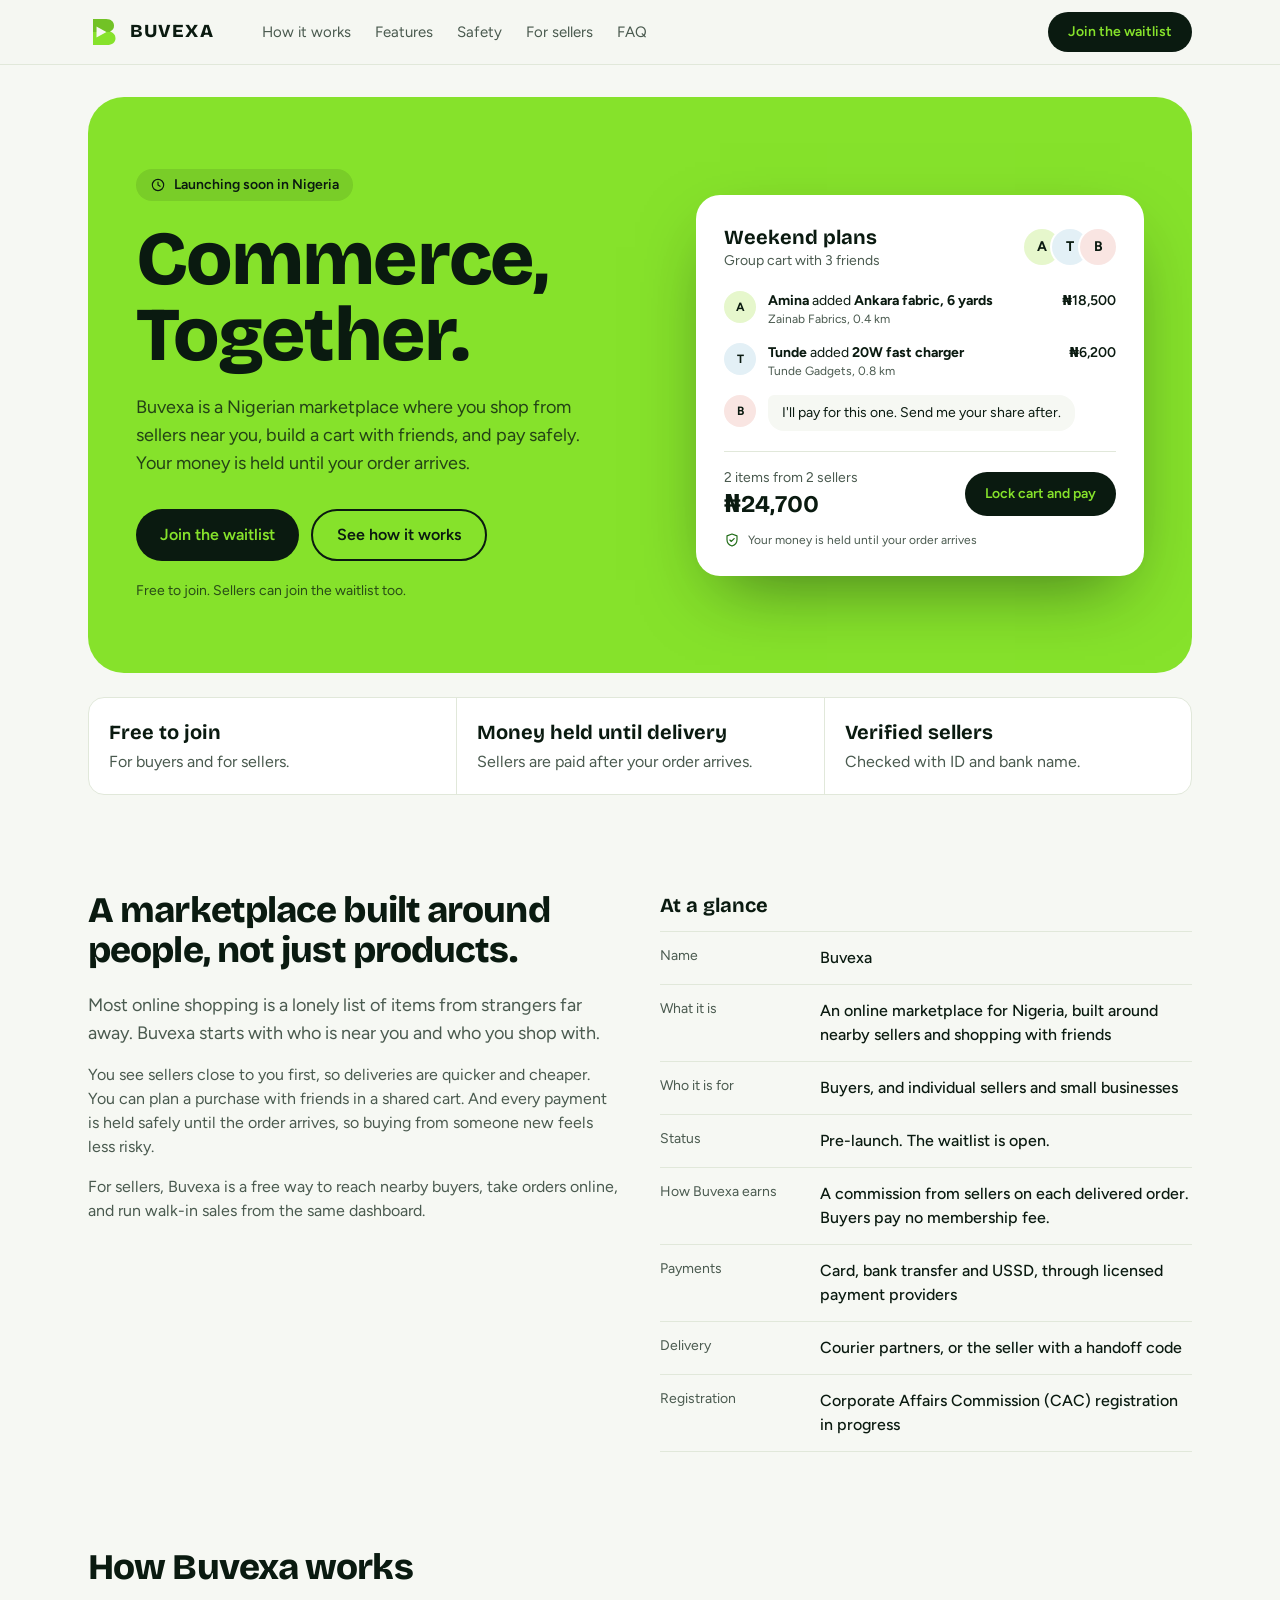
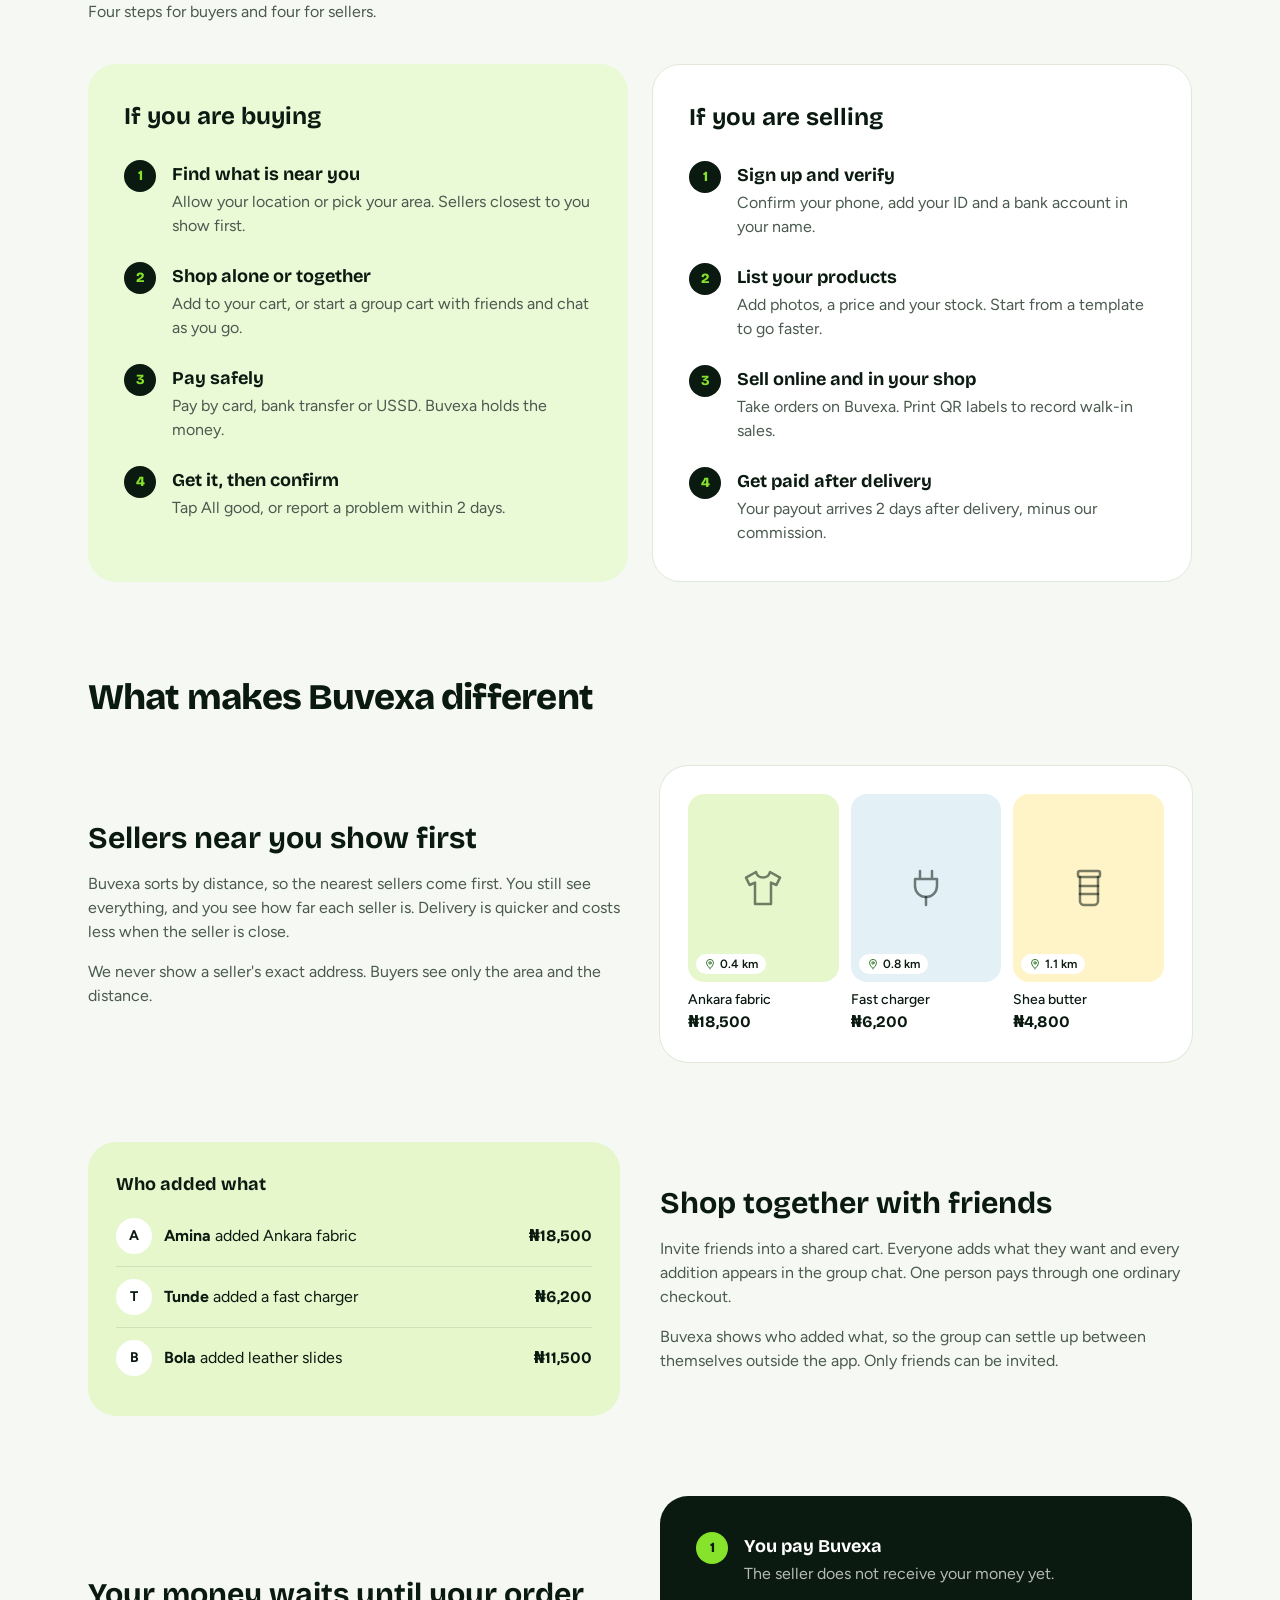
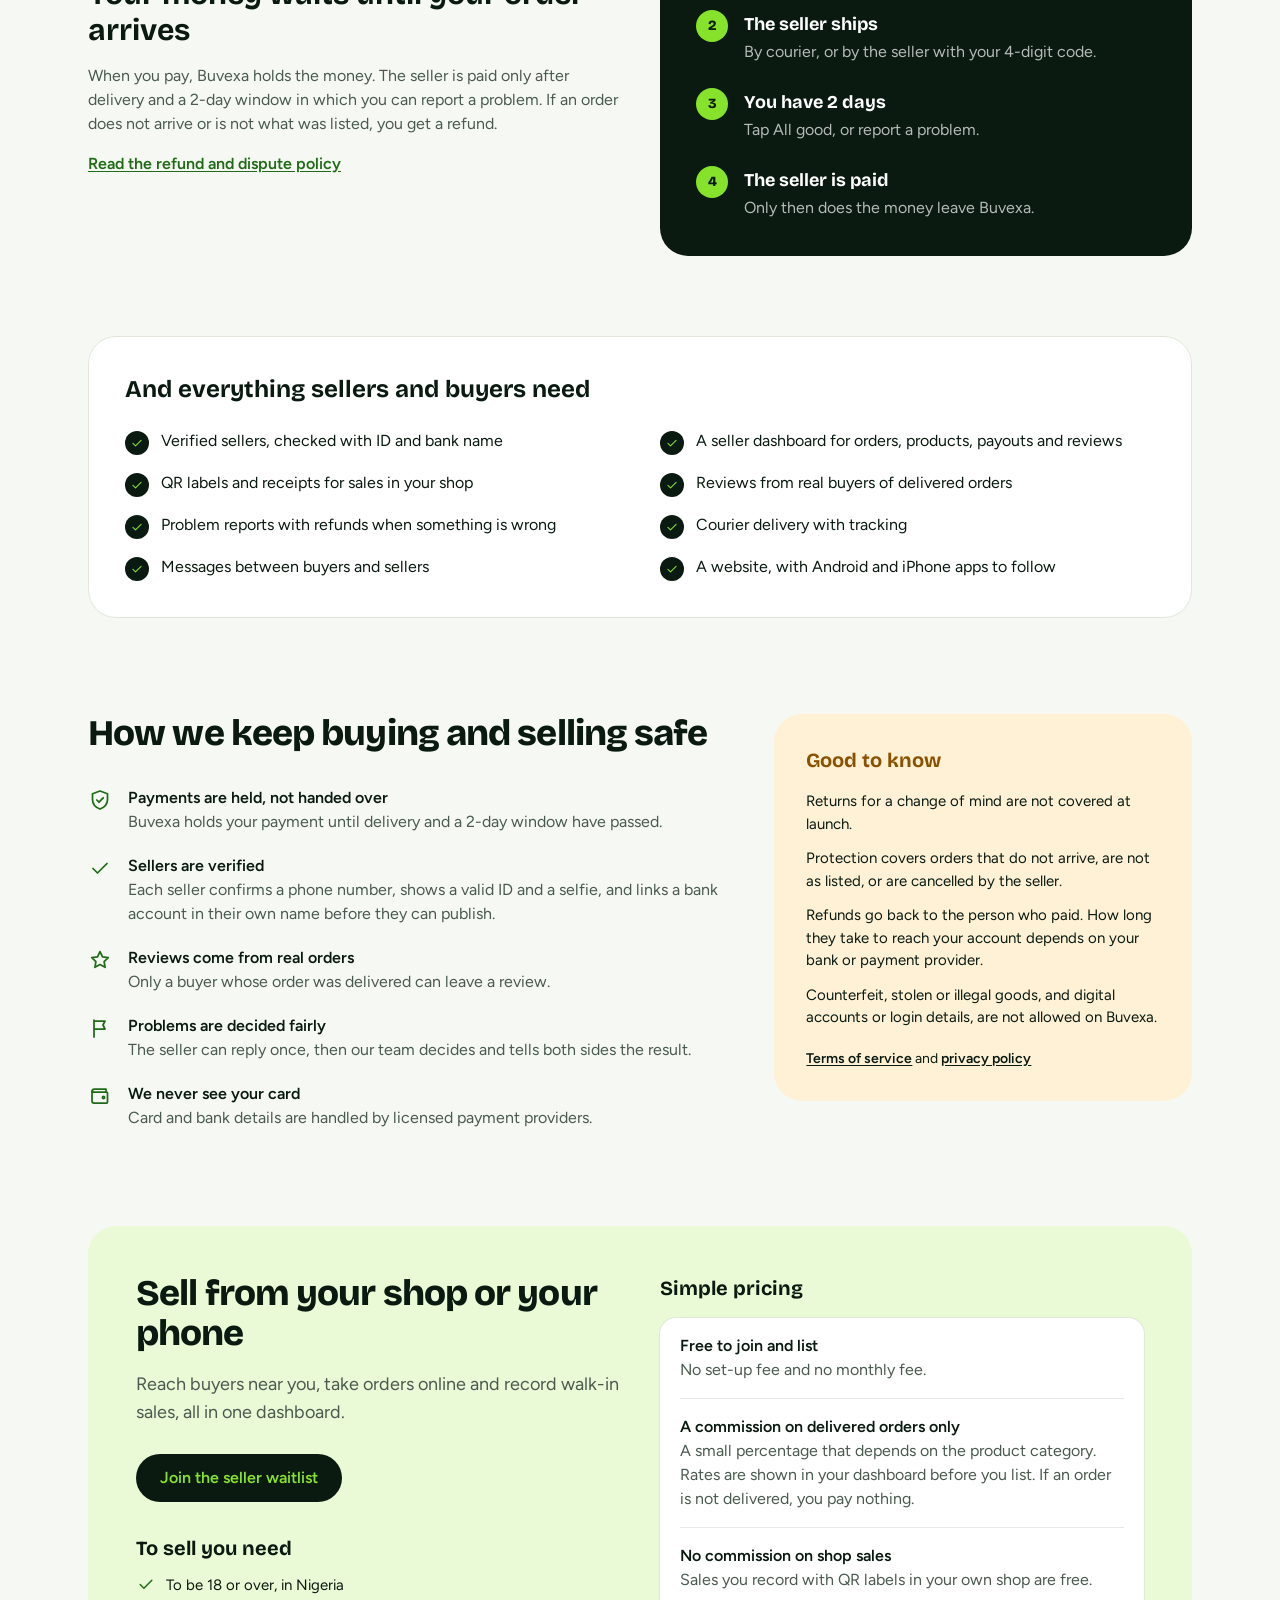
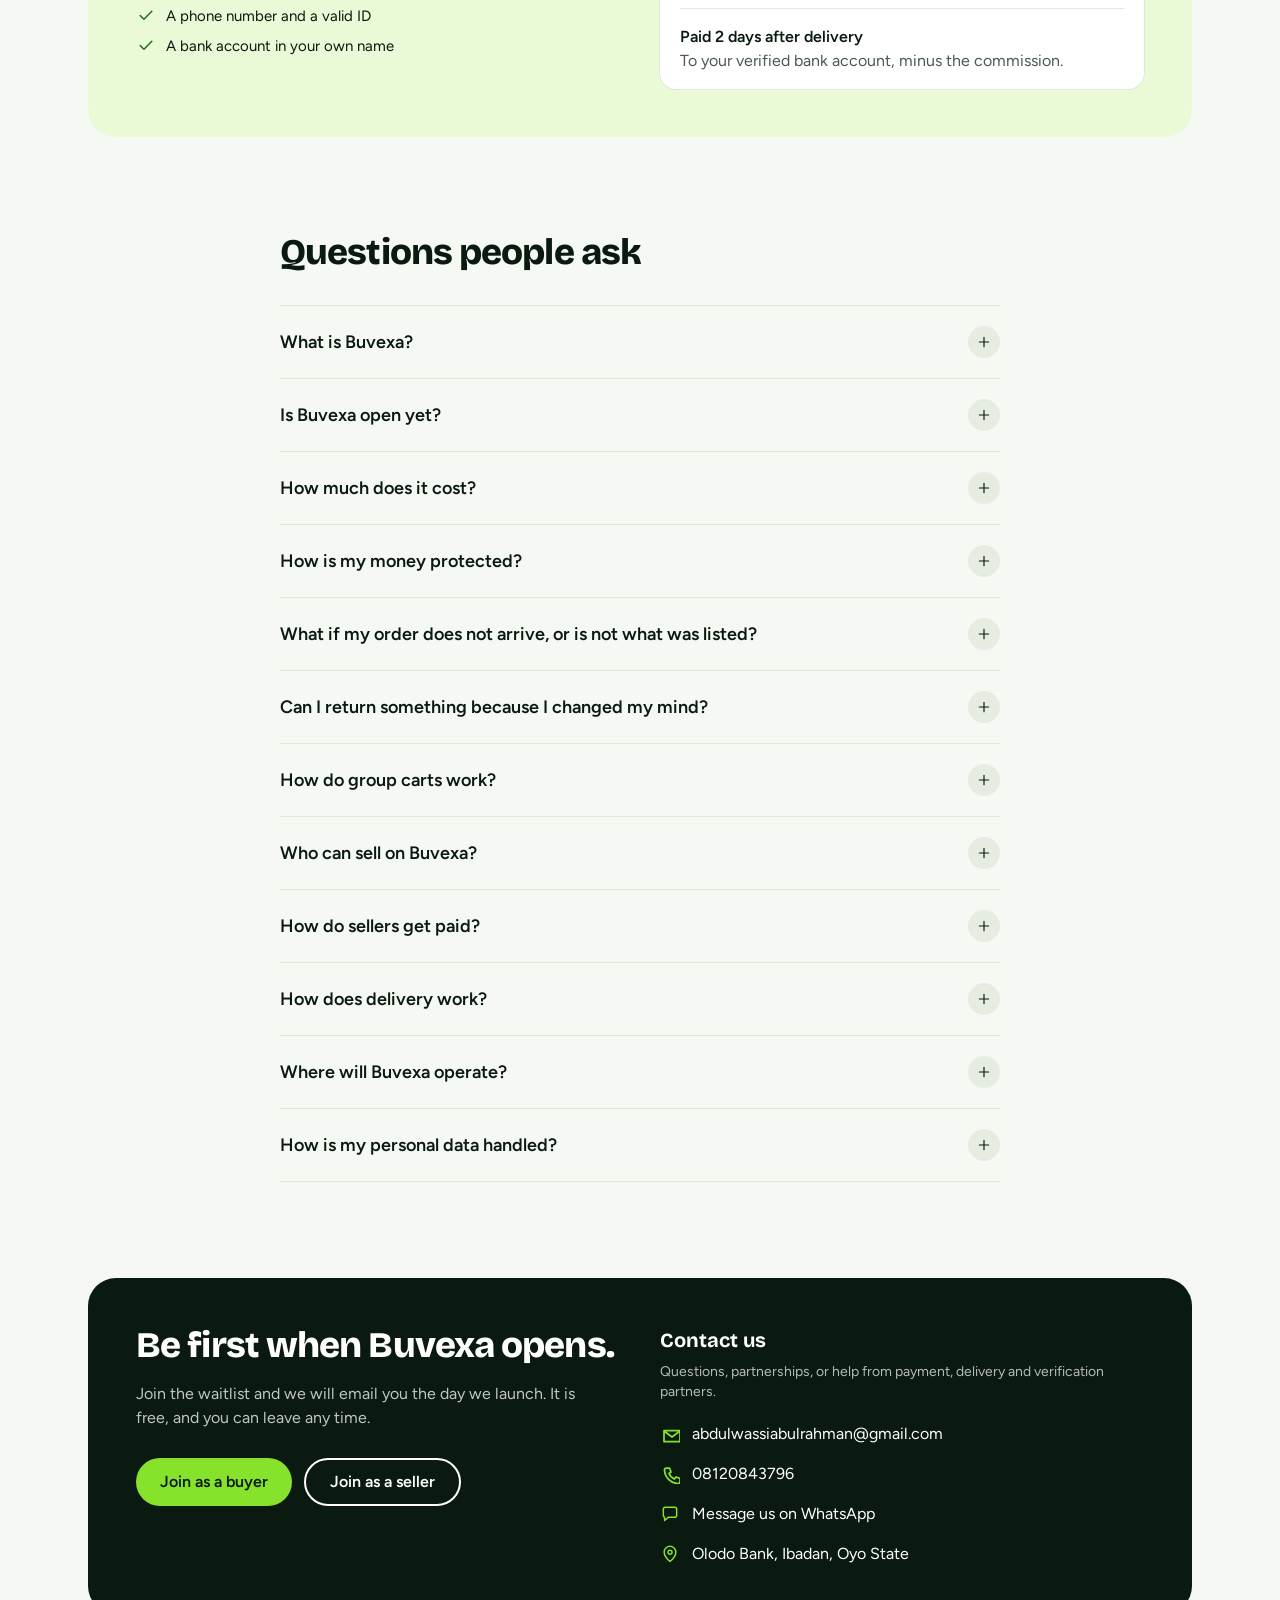
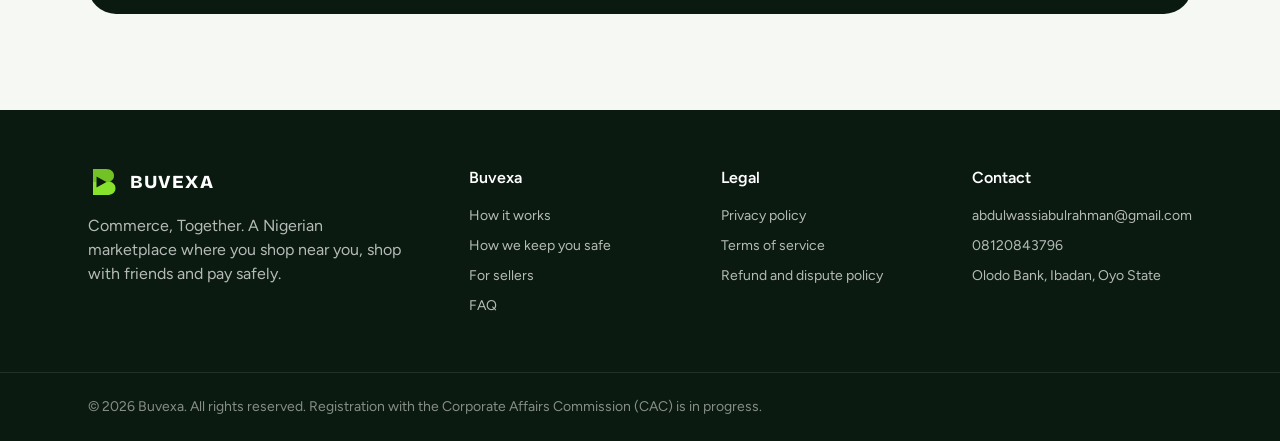
==== index.html @ 9bf39e3a "Initial commit: Buvexa waitlist website" ====
<!doctype html>
<html lang="en">
<head>
<meta charset="utf-8">
<meta name="viewport" content="width=device-width, initial-scale=1">
<title>Buvexa | Commerce, Together.</title>
<meta name="description" content="Buvexa is a Nigerian marketplace. Shop from sellers near you, build a cart with friends, and pay safely. Your money is held until your order arrives. Join the waitlist.">
<meta name="theme-color" content="#86E22B">
<link rel="icon" href="assets/favicon.svg" type="image/svg+xml">
<link rel="canonical" href="https://REPLACE_DOMAIN/">
<meta property="og:type" content="website">
<meta property="og:site_name" content="Buvexa">
<meta property="og:title" content="Buvexa | Commerce, Together.">
<meta property="og:description" content="Buvexa is a Nigerian marketplace. Shop from sellers near you, build a cart with friends, and pay safely. Your money is held until your order arrives. Join the waitlist.">
<meta property="og:url" content="https://REPLACE_DOMAIN/">
<meta property="og:image" content="https://REPLACE_DOMAIN/assets/og-image.png">
<meta name="twitter:card" content="summary_large_image">
<link rel="preload" href="assets/fonts/bricolage-grotesque-latin-800-normal.woff2" as="font" type="font/woff2" crossorigin>
<link rel="preload" href="assets/fonts/figtree-latin-400-normal.woff2" as="font" type="font/woff2" crossorigin>
<link rel="stylesheet" href="assets/style.css">
</head>
<body class="bg-paper text-ink"><svg xmlns="http://www.w3.org/2000/svg" style="position:absolute;width:0;height:0;overflow:hidden" aria-hidden="true"><symbol id="logo-mark" viewBox="0 0 64 64"><defs><clipPath id="bm"><path clip-rule="evenodd" d="M10 6H36C46 6 52 11.5 52 19.5C52 25 49 29 44 31C50.500 33 55 37.500 55 44.500C55 53 48.500 58 38 58H10Z M17 21L37 32L17 43Z"/></clipPath></defs><path fill="#86E22B" fill-rule="evenodd" d="M10 6H36C46 6 52 11.5 52 19.5C52 25 49 29 44 31C50.500 33 55 37.500 55 44.500C55 53 48.500 58 38 58H10Z M17 21L37 32L17 43Z"/><rect clip-path="url(#bm)" x="0" y="0" width="64" height="32" fill="#0A1A10" opacity=".16"/></symbol><symbol id="i-search" viewBox="0 0 24 24"><circle cx="11" cy="11" r="7"/><path d="M20 20l-3.5-3.5"/></symbol><symbol id="i-cart" viewBox="0 0 24 24"><path d="M3 4h2.2l2.1 10.2a2 2 0 0 0 2 1.6h7.5a2 2 0 0 0 1.9-1.4L20.5 8H6.2"/><circle cx="10" cy="19.5" r="1.3"/><circle cx="17" cy="19.5" r="1.3"/></symbol><symbol id="i-pin" viewBox="0 0 24 24"><path d="M12 21s7-6 7-11.2a7 7 0 1 0-14 0C5 15 12 21 12 21z"/><circle cx="12" cy="9.8" r="2.4"/></symbol><symbol id="i-chev-down" viewBox="0 0 24 24"><path d="M6 9l6 6 6-6"/></symbol><symbol id="i-chev-right" viewBox="0 0 24 24"><path d="M9 6l6 6-6 6"/></symbol><symbol id="i-bell" viewBox="0 0 24 24"><path d="M6 9a6 6 0 1 1 12 0c0 6 2.2 7.2 2.2 7.2H3.8S6 15 6 9z"/><path d="M10 20a2 2 0 0 0 4 0"/></symbol><symbol id="i-menu" viewBox="0 0 24 24"><path d="M4 7h16M4 12h16M4 17h16"/></symbol><symbol id="i-x" viewBox="0 0 24 24"><path d="M6 6l12 12M18 6L6 18"/></symbol><symbol id="i-heart" viewBox="0 0 24 24"><path d="M12 20s-7.5-4.6-7.5-10A4.3 4.3 0 0 1 12 7.4 4.3 4.3 0 0 1 19.5 10c0 5.4-7.5 10-7.5 10z"/></symbol><symbol id="i-plus" viewBox="0 0 24 24"><path d="M12 5v14M5 12h14"/></symbol><symbol id="i-check" viewBox="0 0 24 24"><path d="M5 12.5l4.5 4.5L19 7.5"/></symbol><symbol id="i-shield" viewBox="0 0 24 24"><path d="M12 3l7.5 2.8v5.7c0 4.6-3.2 7.9-7.5 9.5-4.3-1.6-7.5-4.9-7.5-9.5V5.8z"/><path d="M8.8 12l2.2 2.2 4.2-4.4"/></symbol><symbol id="i-users" viewBox="0 0 24 24"><circle cx="9" cy="8.5" r="3.2"/><path d="M3 19c.6-3.2 3-5 6-5s5.4 1.8 6 5"/><circle cx="17" cy="9.5" r="2.4"/><path d="M17.2 14.2c2 .2 3.4 1.6 3.8 4"/></symbol><symbol id="i-user" viewBox="0 0 24 24"><circle cx="12" cy="8.5" r="3.5"/><path d="M5 20c.8-3.6 3.6-5.5 7-5.5s6.2 1.9 7 5.5"/></symbol><symbol id="i-home" viewBox="0 0 24 24"><path d="M4 11l8-7 8 7v8.5a1 1 0 0 1-1 1h-4.5V15h-5v5.5H5a1 1 0 0 1-1-1z"/></symbol><symbol id="i-grid" viewBox="0 0 24 24"><rect x="4" y="4" width="6.5" height="6.5" rx="1.5"/><rect x="13.5" y="4" width="6.5" height="6.5" rx="1.5"/><rect x="4" y="13.5" width="6.5" height="6.5" rx="1.5"/><rect x="13.5" y="13.5" width="6.5" height="6.5" rx="1.5"/></symbol><symbol id="i-receipt" viewBox="0 0 24 24"><path d="M6 3.5h12v17l-2.5-1.6-2.2 1.6-2.3-1.6-2.2 1.6L6 20.5z"/><path d="M9 8.5h6M9 12h6M9 15.5h3.5"/></symbol><symbol id="i-box" viewBox="0 0 24 24"><path d="M20.5 7.8L12 3.2 3.5 7.8v8.4l8.5 4.6 8.5-4.6z"/><path d="M3.8 8l8.2 4.5L20.2 8M12 12.5V20.6"/></symbol><symbol id="i-qr" viewBox="0 0 24 24"><rect x="4" y="4" width="6" height="6" rx="1"/><rect x="14" y="4" width="6" height="6" rx="1"/><rect x="4" y="14" width="6" height="6" rx="1"/><path d="M14 14h2.5v2.5H14zM19 14h1M17.5 18H20v2M14 20h.01M17.5 20h.01"/></symbol><symbol id="i-wallet" viewBox="0 0 24 24"><path d="M4 7.5A2.5 2.5 0 0 1 6.5 5H18v3"/><path d="M4 7.5V17a2 2 0 0 0 2 2h12.5a1 1 0 0 0 1-1V9a1 1 0 0 0-1-1H6.5A2.5 2.5 0 0 1 4 7.5z"/><circle cx="15.5" cy="13.5" r="1.1"/></symbol><symbol id="i-star" viewBox="0 0 24 24"><path d="M12 3.6l2.5 5.2 5.7.8-4.1 4 1 5.7L12 16.6 6.9 19.3l1-5.7-4.1-4 5.7-.8z"/></symbol><symbol id="i-flag" viewBox="0 0 24 24"><path d="M6 21V4M6 5h11l-2 4 2 4H6"/></symbol><symbol id="i-chat" viewBox="0 0 24 24"><path d="M4 6.5A2.5 2.5 0 0 1 6.5 4h11A2.5 2.5 0 0 1 20 6.5v7a2.5 2.5 0 0 1-2.5 2.5H10l-4.5 3.8V16A2.5 2.5 0 0 1 4 13.5z"/></symbol><symbol id="i-sliders" viewBox="0 0 24 24"><path d="M4 7h9M17 7h3M4 17h3M11 17h9"/><circle cx="15" cy="7" r="2"/><circle cx="9" cy="17" r="2"/></symbol><symbol id="i-help" viewBox="0 0 24 24"><circle cx="12" cy="12" r="8.5"/><path d="M9.8 9.6a2.3 2.3 0 1 1 3.2 2.1c-.7.4-1 .9-1 1.6M12 16.6h.01"/></symbol><symbol id="i-logout" viewBox="0 0 24 24"><path d="M10 4H6.5A1.5 1.5 0 0 0 5 5.5v13A1.5 1.5 0 0 0 6.5 20H10M15 8l4 4-4 4M19 12H9.5"/></symbol><symbol id="i-external" viewBox="0 0 24 24"><path d="M14 5h5v5M19 5l-8 8M18 14v4.5a1 1 0 0 1-1 1H5.5a1 1 0 0 1-1-1V7a1 1 0 0 1 1-1H10"/></symbol><symbol id="i-truck" viewBox="0 0 24 24"><path d="M3 6.5h11v9H3zM14 9.5h4l3 3v3h-7"/><circle cx="7" cy="17.5" r="1.7"/><circle cx="17" cy="17.5" r="1.7"/></symbol><symbol id="i-filter" viewBox="0 0 24 24"><path d="M4 6h16M7 12h10M10 18h4"/></symbol><symbol id="i-more" viewBox="0 0 24 24"><circle cx="5.5" cy="12" r="1.3" fill="currentColor"/><circle cx="12" cy="12" r="1.3" fill="currentColor"/><circle cx="18.5" cy="12" r="1.3" fill="currentColor"/></symbol><symbol id="i-clock" viewBox="0 0 24 24"><circle cx="12" cy="12" r="8.5"/><path d="M12 7.5V12l3 2"/></symbol><symbol id="i-edit" viewBox="0 0 24 24"><path d="M4 20h4L19 9a2.1 2.1 0 0 0-3-3L5 17z"/><path d="M14.5 7.5l3 3"/></symbol><symbol id="i-dl" viewBox="0 0 24 24"><path d="M12 4v11M7.5 11L12 15.5 16.5 11M5 19.5h14"/></symbol><symbol id="p-shirt" viewBox="0 0 24 24"><path d="M8.5 4L3.5 6.8l1.8 3.7L8 9.3V20h8V9.3l2.7 1.2 1.8-3.7L15.5 4a3.6 3.6 0 0 1-7 0z"/></symbol><symbol id="p-shoe" viewBox="0 0 24 24"><path d="M3 17V11.8c0-.5.3-.9.8-1L8 9.5 9.2 7l3 3.2 4.3 1.6c2.5.8 4.5 1.5 4.5 4V17z"/><path d="M3 17.2h18v1.6H3zM10 9.2l1.2 1.2M12 10.6l1.1 1.1"/></symbol><symbol id="p-plug" viewBox="0 0 24 24"><path d="M9 3.5v4M15 3.5v4M6.5 7.5h11v3.5a5.5 5.5 0 0 1-11 0z"/><path d="M12 16.5v4"/></symbol><symbol id="p-speaker" viewBox="0 0 24 24"><rect x="6" y="3.5" width="12" height="17" rx="2.5"/><circle cx="12" cy="14.5" r="3.2"/><circle cx="12" cy="7.5" r="1"/></symbol><symbol id="p-jar" viewBox="0 0 24 24"><rect x="6.5" y="3.5" width="11" height="3" rx="1"/><path d="M7.5 6.5v12a2 2 0 0 0 2 2h5a2 2 0 0 0 2-2v-12"/><path d="M7.5 11h9M7.5 15h9"/></symbol><symbol id="p-phones" viewBox="0 0 24 24"><path d="M4.5 14v-2a7.5 7.5 0 0 1 15 0v2"/><rect x="3.5" y="13.5" width="4" height="6.5" rx="1.6"/><rect x="16.5" y="13.5" width="4" height="6.5" rx="1.6"/></symbol><symbol id="p-bag" viewBox="0 0 24 24"><path d="M5.5 8h13l-1 12h-11z"/><path d="M9 8V6.5a3 3 0 0 1 6 0V8"/></symbol><symbol id="p-fan" viewBox="0 0 24 24"><circle cx="12" cy="10.5" r="7.5"/><circle cx="12" cy="10.5" r="1.4"/><path d="M12 9.1C11 6.6 11.5 4.8 12 3.4M13.3 11.2c2.5.4 4 1.5 5.2 2.9M10.8 11.4c-2.1 1.3-2.4 3.2-2.2 5"/><path d="M12 18v3M8.5 21h7"/></symbol><symbol id="p-bowl" viewBox="0 0 24 24"><path d="M4 11h16v3a6 6 0 0 1-6 6h-4a6 6 0 0 1-6-6z"/><path d="M9 8c0-1.3 1-1.6 1-3M14 8c0-1.3 1-1.6 1-3"/></symbol><symbol id="p-sparkle" viewBox="0 0 24 24"><path d="M11 3.5l1.8 5.2 5.2 1.8-5.2 1.8L11 17.5l-1.8-5.2L4 10.5l5.2-1.8z"/><path d="M18.5 16.5l.7 1.8 1.8.7-1.8.7-.7 1.8-.7-1.8-1.8-.7 1.8-.7z"/></symbol><symbol id="p-phone" viewBox="0 0 24 24"><rect x="7" y="3" width="10" height="18" rx="2.5"/><path d="M11 18h2"/></symbol><symbol id="p-couch" viewBox="0 0 24 24"><path d="M5 12V9a2 2 0 0 1 2-2h10a2 2 0 0 1 2 2v3"/><path d="M3.5 12.5a1.8 1.8 0 0 1 3.5.5v2h10v-2a1.8 1.8 0 0 1 3.5-.5V17a1 1 0 0 1-1 1h-15a1 1 0 0 1-1-1z"/><path d="M6.5 18v2M17.5 18v2"/></symbol></svg><header class="sticky top-0 z-40 border-b border-mist bg-paper/95 backdrop-blur">
  <div class="mx-auto flex h-16 max-w-6xl items-center gap-6 px-4 sm:px-6">
    <a href="index.html" aria-label="Buvexa home"><span class="flex items-center gap-2.5"><svg class="h-8 w-8" aria-hidden="true"><use href="#logo-mark"/></svg><span class="font-display text-[1.15rem] font-extrabold tracking-[0.06em] text-ink">BUVEXA</span></span></a>
    <nav class="ml-6 hidden items-center gap-6 text-[15px] text-ink-2 lg:flex" aria-label="Main"><a href="#how" class="hover:text-ink">How it works</a><a href="#features" class="hover:text-ink">Features</a><a href="#safety" class="hover:text-ink">Safety</a><a href="#sellers" class="hover:text-ink">For sellers</a><a href="#faq" class="hover:text-ink">FAQ</a></nav>
    <div class="ml-auto flex items-center gap-2">
      <a href="mailto:abdulwassiabulrahman@gmail.com?subject=Buvexa%20waitlist&body=Hello%20Buvexa%2C%20please%20add%20me%20to%20the%20waitlist.%0AName%3A%20%0APhone%3A%20" class="hidden rounded-full bg-ink px-5 py-2.5 text-sm font-semibold text-lime hover:bg-black sm:inline-flex">Join the waitlist</a>
      <button id="menuBtn" type="button" class="grid h-11 w-11 place-items-center rounded-full hover:bg-white lg:hidden" aria-label="Open menu" aria-expanded="false" aria-controls="mobileNav"><svg class="h-6 w-6" fill="none" stroke="currentColor" stroke-width="1.75" stroke-linecap="round" stroke-linejoin="round" aria-hidden="true"><use href="#i-menu"/></svg></button>
    </div>
  </div>
  <nav id="mobileNav" class="hidden border-t border-mist bg-paper px-4 py-3 text-[15px] lg:hidden" aria-label="Mobile"><a href="#how" class="block rounded-xl px-3 py-3 hover:bg-white">How it works</a><a href="#features" class="block rounded-xl px-3 py-3 hover:bg-white">Features</a><a href="#safety" class="block rounded-xl px-3 py-3 hover:bg-white">Safety</a><a href="#sellers" class="block rounded-xl px-3 py-3 hover:bg-white">For sellers</a><a href="#faq" class="block rounded-xl px-3 py-3 hover:bg-white">FAQ</a>
    <a href="mailto:abdulwassiabulrahman@gmail.com?subject=Buvexa%20waitlist&body=Hello%20Buvexa%2C%20please%20add%20me%20to%20the%20waitlist.%0AName%3A%20%0APhone%3A%20" class="mt-2 flex h-12 items-center justify-center rounded-full bg-ink font-semibold text-lime">Join the waitlist</a></nav>
</header><main>
<section class="mx-auto max-w-6xl px-4 pt-5 sm:px-6 sm:pt-8">
  <div class="overflow-hidden rounded-[28px] bg-lime sm:rounded-[36px]"><div class="grid items-center gap-10 px-6 py-10 sm:px-12 sm:py-14 lg:grid-cols-12 lg:py-[4.5rem]">
    <div class="lg:col-span-6">
      <p class="inline-flex items-center gap-2 rounded-full bg-ink/10 px-3.5 py-1.5 text-sm font-semibold"><svg class="h-4 w-4" fill="none" stroke="currentColor" stroke-width="1.75" stroke-linecap="round" stroke-linejoin="round" aria-hidden="true"><use href="#i-clock"/></svg> Launching soon in Nigeria</p>
      <h1 class="mt-5 font-display text-[2.9rem] font-extrabold leading-[0.98] tracking-tight sm:text-6xl lg:text-[4.75rem]">Commerce,<br>Together.</h1>
      <p class="mt-5 max-w-md text-lg text-ink/80">Buvexa is a Nigerian marketplace where you shop from sellers near you, build a cart with friends, and pay safely. Your money is held until your order arrives.</p>
      <div class="mt-8 flex flex-wrap gap-3"><a href="mailto:abdulwassiabulrahman@gmail.com?subject=Buvexa%20waitlist&body=Hello%20Buvexa%2C%20please%20add%20me%20to%20the%20waitlist.%0AName%3A%20%0APhone%3A%20" class="inline-flex items-center rounded-full bg-ink px-6 py-3.5 font-semibold text-lime hover:bg-black">Join the waitlist</a><a href="#how" class="inline-flex items-center rounded-full border-2 border-ink px-6 py-3 font-semibold hover:bg-ink hover:text-lime">See how it works</a></div>
      <p class="mt-5 text-sm text-ink/75">Free to join. Sellers can join the waitlist too.</p></div>
    <div class="flex lg:col-span-6 lg:justify-end"><div class="w-full max-w-[28rem] rounded-3xl bg-white p-6 shadow-[0_28px_70px_-24px_rgba(10,26,16,0.55)] sm:p-7" role="img" aria-label="Example of a Buvexa group cart with three friends adding items and one person paying">
      <div class="flex items-center justify-between gap-4"><div><p class="font-display text-xl font-bold">Weekend plans</p><p class="text-sm text-ink-2">Group cart with 3 friends</p></div>
        <div class="flex -space-x-2"><span class="grid h-9 w-9 place-items-center rounded-full bg-tint-lime text-sm font-bold ring-2 ring-white">A</span><span class="grid h-9 w-9 place-items-center rounded-full bg-tint-sky text-sm font-bold ring-2 ring-white">T</span><span class="grid h-9 w-9 place-items-center rounded-full bg-tint-blush text-sm font-bold ring-2 ring-white">B</span></div></div>
      <ul class="mt-5 space-y-4" aria-hidden="true">
        <li class="flex items-start gap-3"><span class="grid h-8 w-8 shrink-0 place-items-center rounded-full bg-tint-lime text-xs font-bold">A</span><div class="flex-1"><p class="text-sm"><b>Amina</b> added <b>Ankara fabric, 6 yards</b></p><p class="text-xs text-ink-2">Zainab Fabrics, 0.4 km</p></div><span class="text-sm font-semibold">₦18,500</span></li>
        <li class="flex items-start gap-3"><span class="grid h-8 w-8 shrink-0 place-items-center rounded-full bg-tint-sky text-xs font-bold">T</span><div class="flex-1"><p class="text-sm"><b>Tunde</b> added <b>20W fast charger</b></p><p class="text-xs text-ink-2">Tunde Gadgets, 0.8 km</p></div><span class="text-sm font-semibold">₦6,200</span></li>
        <li class="flex items-start gap-3"><span class="grid h-8 w-8 shrink-0 place-items-center rounded-full bg-tint-blush text-xs font-bold">B</span><p class="rounded-2xl rounded-tl-md bg-paper px-3.5 py-2 text-sm">I'll pay for this one. Send me your share after.</p></li></ul>
      <div class="mt-5 flex items-center justify-between gap-3 border-t border-mist pt-4"><div><p class="text-sm text-ink-2">2 items from 2 sellers</p><p class="font-display text-2xl font-bold">₦24,700</p></div><span class="rounded-full bg-ink px-5 py-3 text-sm font-semibold text-lime">Lock cart and pay</span></div>
      <p class="mt-3 flex items-center gap-2 text-xs text-ink-2"><svg class="h-4 w-4 text-lime-deep" fill="none" stroke="currentColor" stroke-width="1.75" stroke-linecap="round" stroke-linejoin="round" aria-hidden="true"><use href="#i-shield"/></svg> Your money is held until your order arrives</p></div></div>
  </div></div>
  <dl class="mt-6 grid divide-y divide-mist overflow-hidden rounded-2xl border border-mist bg-white sm:grid-cols-3 sm:divide-x sm:divide-y-0">
    <div class="p-5"><dt class="font-display text-xl font-bold">Free to join</dt><dd class="mt-1 text-ink-2">For buyers and for sellers.</dd></div>
    <div class="p-5"><dt class="font-display text-xl font-bold">Money held until delivery</dt><dd class="mt-1 text-ink-2">Sellers are paid after your order arrives.</dd></div>
    <div class="p-5"><dt class="font-display text-xl font-bold">Verified sellers</dt><dd class="mt-1 text-ink-2">Checked with ID and bank name.</dd></div></dl>
</section>

<section id="about" class="mx-auto mt-24 max-w-6xl scroll-mt-24 px-4 sm:px-6"><div class="grid gap-10 lg:grid-cols-2">
  <div><h2 class="font-display text-3xl font-extrabold leading-tight tracking-tight sm:text-4xl">A marketplace built around people, not just products.</h2>
    <p class="mt-5 text-lg text-ink-2">Most online shopping is a lonely list of items from strangers far away. Buvexa starts with who is near you and who you shop with.</p>
    <p class="mt-4 text-ink-2">You see sellers close to you first, so deliveries are quicker and cheaper. You can plan a purchase with friends in a shared cart. And every payment is held safely until the order arrives, so buying from someone new feels less risky.</p>
    <p class="mt-4 text-ink-2">For sellers, Buvexa is a free way to reach nearby buyers, take orders online, and run walk-in sales from the same dashboard.</p></div>
  <div><h3 class="font-display text-xl font-bold">At a glance</h3><dl class="mt-3 divide-y divide-mist border-y border-mist"><div class="grid gap-1 py-3.5 sm:grid-cols-[9rem_1fr] sm:gap-4"><dt class="text-sm text-ink-2">Name</dt><dd class="font-medium">Buvexa</dd></div><div class="grid gap-1 py-3.5 sm:grid-cols-[9rem_1fr] sm:gap-4"><dt class="text-sm text-ink-2">What it is</dt><dd class="font-medium">An online marketplace for Nigeria, built around nearby sellers and shopping with friends</dd></div><div class="grid gap-1 py-3.5 sm:grid-cols-[9rem_1fr] sm:gap-4"><dt class="text-sm text-ink-2">Who it is for</dt><dd class="font-medium">Buyers, and individual sellers and small businesses</dd></div><div class="grid gap-1 py-3.5 sm:grid-cols-[9rem_1fr] sm:gap-4"><dt class="text-sm text-ink-2">Status</dt><dd class="font-medium">Pre-launch. The waitlist is open.</dd></div><div class="grid gap-1 py-3.5 sm:grid-cols-[9rem_1fr] sm:gap-4"><dt class="text-sm text-ink-2">How Buvexa earns</dt><dd class="font-medium">A commission from sellers on each delivered order. Buyers pay no membership fee.</dd></div><div class="grid gap-1 py-3.5 sm:grid-cols-[9rem_1fr] sm:gap-4"><dt class="text-sm text-ink-2">Payments</dt><dd class="font-medium">Card, bank transfer and USSD, through licensed payment providers</dd></div><div class="grid gap-1 py-3.5 sm:grid-cols-[9rem_1fr] sm:gap-4"><dt class="text-sm text-ink-2">Delivery</dt><dd class="font-medium">Courier partners, or the seller with a handoff code</dd></div><div class="grid gap-1 py-3.5 sm:grid-cols-[9rem_1fr] sm:gap-4"><dt class="text-sm text-ink-2">Registration</dt><dd class="font-medium">Corporate Affairs Commission (CAC) registration in progress</dd></div></dl></div></div></section>

<section id="how" class="mx-auto mt-24 max-w-6xl scroll-mt-24 px-4 sm:px-6">
  <h2 class="font-display text-3xl font-extrabold tracking-tight sm:text-4xl">How Buvexa works</h2><p class="mt-3 max-w-xl text-ink-2">Four steps for buyers and four for sellers.</p>
  <div class="mt-10 grid gap-6 lg:grid-cols-2">
    <div class="rounded-[28px] bg-lime-soft p-6 sm:p-9"><h3 class="font-display text-2xl font-bold">If you are buying</h3><ol class="mt-7 space-y-6"><li class="flex gap-4"><span class="grid h-8 w-8 shrink-0 place-items-center rounded-full bg-ink text-lime font-display text-sm font-extrabold">1</span><div><h4 class="font-display text-lg font-bold">Find what is near you</h4><p class="mt-0.5 text-ink-2">Allow your location or pick your area. Sellers closest to you show first.</p></div></li><li class="flex gap-4"><span class="grid h-8 w-8 shrink-0 place-items-center rounded-full bg-ink text-lime font-display text-sm font-extrabold">2</span><div><h4 class="font-display text-lg font-bold">Shop alone or together</h4><p class="mt-0.5 text-ink-2">Add to your cart, or start a group cart with friends and chat as you go.</p></div></li><li class="flex gap-4"><span class="grid h-8 w-8 shrink-0 place-items-center rounded-full bg-ink text-lime font-display text-sm font-extrabold">3</span><div><h4 class="font-display text-lg font-bold">Pay safely</h4><p class="mt-0.5 text-ink-2">Pay by card, bank transfer or USSD. Buvexa holds the money.</p></div></li><li class="flex gap-4"><span class="grid h-8 w-8 shrink-0 place-items-center rounded-full bg-ink text-lime font-display text-sm font-extrabold">4</span><div><h4 class="font-display text-lg font-bold">Get it, then confirm</h4><p class="mt-0.5 text-ink-2">Tap All good, or report a problem within 2 days.</p></div></li></ol></div>
    <div class="rounded-[28px] border border-mist bg-white p-6 sm:p-9"><h3 class="font-display text-2xl font-bold">If you are selling</h3><ol class="mt-7 space-y-6"><li class="flex gap-4"><span class="grid h-8 w-8 shrink-0 place-items-center rounded-full bg-ink text-lime font-display text-sm font-extrabold">1</span><div><h4 class="font-display text-lg font-bold">Sign up and verify</h4><p class="mt-0.5 text-ink-2">Confirm your phone, add your ID and a bank account in your name.</p></div></li><li class="flex gap-4"><span class="grid h-8 w-8 shrink-0 place-items-center rounded-full bg-ink text-lime font-display text-sm font-extrabold">2</span><div><h4 class="font-display text-lg font-bold">List your products</h4><p class="mt-0.5 text-ink-2">Add photos, a price and your stock. Start from a template to go faster.</p></div></li><li class="flex gap-4"><span class="grid h-8 w-8 shrink-0 place-items-center rounded-full bg-ink text-lime font-display text-sm font-extrabold">3</span><div><h4 class="font-display text-lg font-bold">Sell online and in your shop</h4><p class="mt-0.5 text-ink-2">Take orders on Buvexa. Print QR labels to record walk-in sales.</p></div></li><li class="flex gap-4"><span class="grid h-8 w-8 shrink-0 place-items-center rounded-full bg-ink text-lime font-display text-sm font-extrabold">4</span><div><h4 class="font-display text-lg font-bold">Get paid after delivery</h4><p class="mt-0.5 text-ink-2">Your payout arrives 2 days after delivery, minus our commission.</p></div></li></ol></div></div></section>

<section id="features" class="mx-auto mt-24 max-w-6xl scroll-mt-24 px-4 sm:px-6">
  <h2 class="font-display text-3xl font-extrabold tracking-tight sm:text-4xl">What makes Buvexa different</h2>
  <div class="mt-12 space-y-20">
    <div class="grid items-center gap-10 lg:grid-cols-2"><div><h3 class="font-display text-2xl font-bold sm:text-3xl">Sellers near you show first</h3>
      <p class="mt-4 text-ink-2">Buvexa sorts by distance, so the nearest sellers come first. You still see everything, and you see how far each seller is. Delivery is quicker and costs less when the seller is close.</p>
      <p class="mt-4 text-ink-2">We never show a seller's exact address. Buyers see only the area and the distance.</p></div>
      <div class="rounded-[28px] bg-white p-5 ring-1 ring-mist sm:p-7" role="img" aria-label="Example products with their distance from the buyer"><div class="grid grid-cols-3 gap-3"><div><div class="relative flex aspect-[4/5] items-center justify-center rounded-2xl bg-tint-lime"><svg class="h-12 w-12 text-ink/55" fill="none" stroke="currentColor" stroke-width="1.25" stroke-linecap="round" stroke-linejoin="round" aria-hidden="true"><use href="#p-shirt"/></svg><span class="absolute bottom-2 left-2 inline-flex items-center gap-1 rounded-full bg-white px-2 py-0.5 text-xs font-semibold"><svg class="h-3 w-3 text-lime-deep" fill="none" stroke="currentColor" stroke-width="1.75" stroke-linecap="round" stroke-linejoin="round" aria-hidden="true"><use href="#i-pin"/></svg> 0.4 km</span></div><p class="mt-2 text-sm font-medium">Ankara fabric</p><p class="font-display font-bold">₦18,500</p></div><div><div class="relative flex aspect-[4/5] items-center justify-center rounded-2xl bg-tint-sky"><svg class="h-12 w-12 text-ink/55" fill="none" stroke="currentColor" stroke-width="1.25" stroke-linecap="round" stroke-linejoin="round" aria-hidden="true"><use href="#p-plug"/></svg><span class="absolute bottom-2 left-2 inline-flex items-center gap-1 rounded-full bg-white px-2 py-0.5 text-xs font-semibold"><svg class="h-3 w-3 text-lime-deep" fill="none" stroke="currentColor" stroke-width="1.75" stroke-linecap="round" stroke-linejoin="round" aria-hidden="true"><use href="#i-pin"/></svg> 0.8 km</span></div><p class="mt-2 text-sm font-medium">Fast charger</p><p class="font-display font-bold">₦6,200</p></div><div><div class="relative flex aspect-[4/5] items-center justify-center rounded-2xl bg-tint-butter"><svg class="h-12 w-12 text-ink/55" fill="none" stroke="currentColor" stroke-width="1.25" stroke-linecap="round" stroke-linejoin="round" aria-hidden="true"><use href="#p-jar"/></svg><span class="absolute bottom-2 left-2 inline-flex items-center gap-1 rounded-full bg-white px-2 py-0.5 text-xs font-semibold"><svg class="h-3 w-3 text-lime-deep" fill="none" stroke="currentColor" stroke-width="1.75" stroke-linecap="round" stroke-linejoin="round" aria-hidden="true"><use href="#i-pin"/></svg> 1.1 km</span></div><p class="mt-2 text-sm font-medium">Shea butter</p><p class="font-display font-bold">₦4,800</p></div></div></div></div>
    <div class="grid items-center gap-10 lg:grid-cols-2"><div class="lg:order-2"><h3 class="font-display text-2xl font-bold sm:text-3xl">Shop together with friends</h3>
      <p class="mt-4 text-ink-2">Invite friends into a shared cart. Everyone adds what they want and every addition appears in the group chat. One person pays through one ordinary checkout.</p>
      <p class="mt-4 text-ink-2">Buvexa shows who added what, so the group can settle up between themselves outside the app. Only friends can be invited.</p></div>
      <div class="rounded-[28px] bg-tint-lime p-5 sm:p-7 lg:order-1" role="img" aria-label="Example list showing who added which item to a group cart"><p class="font-display text-lg font-bold">Who added what</p><ul class="mt-2 divide-y divide-ink/10"><li class="flex items-center gap-3 py-3"><span class="grid h-9 w-9 place-items-center rounded-full bg-white text-sm font-bold">A</span><p class="flex-1"><b>Amina</b> added Ankara fabric</p><span class="font-display font-bold">₦18,500</span></li><li class="flex items-center gap-3 py-3"><span class="grid h-9 w-9 place-items-center rounded-full bg-white text-sm font-bold">T</span><p class="flex-1"><b>Tunde</b> added a fast charger</p><span class="font-display font-bold">₦6,200</span></li><li class="flex items-center gap-3 py-3"><span class="grid h-9 w-9 place-items-center rounded-full bg-white text-sm font-bold">B</span><p class="flex-1"><b>Bola</b> added leather slides</p><span class="font-display font-bold">₦11,500</span></li></ul></div></div>
    <div class="grid items-center gap-10 lg:grid-cols-2"><div><h3 class="font-display text-2xl font-bold sm:text-3xl">Your money waits until your order arrives</h3>
      <p class="mt-4 text-ink-2">When you pay, Buvexa holds the money. The seller is paid only after delivery and a 2-day window in which you can report a problem. If an order does not arrive or is not what was listed, you get a refund.</p>
      <p class="mt-4"><a href="refunds.html" class="font-semibold text-lime-deep underline underline-offset-2">Read the refund and dispute policy</a></p></div>
      <div class="rounded-[28px] bg-ink p-6 text-white sm:p-9"><ol class="space-y-6"><li class="flex gap-4"><span class="grid h-8 w-8 shrink-0 place-items-center rounded-full bg-lime text-ink font-display text-sm font-extrabold">1</span><div><h4 class="font-display text-lg font-bold">You pay Buvexa</h4><p class="mt-0.5 text-white/70">The seller does not receive your money yet.</p></div></li><li class="flex gap-4"><span class="grid h-8 w-8 shrink-0 place-items-center rounded-full bg-lime text-ink font-display text-sm font-extrabold">2</span><div><h4 class="font-display text-lg font-bold">The seller ships</h4><p class="mt-0.5 text-white/70">By courier, or by the seller with your 4-digit code.</p></div></li><li class="flex gap-4"><span class="grid h-8 w-8 shrink-0 place-items-center rounded-full bg-lime text-ink font-display text-sm font-extrabold">3</span><div><h4 class="font-display text-lg font-bold">You have 2 days</h4><p class="mt-0.5 text-white/70">Tap All good, or report a problem.</p></div></li><li class="flex gap-4"><span class="grid h-8 w-8 shrink-0 place-items-center rounded-full bg-lime text-ink font-display text-sm font-extrabold">4</span><div><h4 class="font-display text-lg font-bold">The seller is paid</h4><p class="mt-0.5 text-white/70">Only then does the money leave Buvexa.</p></div></li></ol></div></div></div>
  <div class="mt-20 rounded-[28px] border border-mist bg-white p-6 sm:p-9"><h3 class="font-display text-2xl font-bold">And everything sellers and buyers need</h3><ul class="mt-6 grid gap-x-10 gap-y-4 sm:grid-cols-2"><li class="flex items-start gap-3"><span class="mt-0.5 grid h-6 w-6 shrink-0 place-items-center rounded-full bg-ink text-lime"><svg class="h-3.5 w-3.5" fill="none" stroke="currentColor" stroke-width="1.75" stroke-linecap="round" stroke-linejoin="round" aria-hidden="true"><use href="#i-check"/></svg></span><span>Verified sellers, checked with ID and bank name</span></li><li class="flex items-start gap-3"><span class="mt-0.5 grid h-6 w-6 shrink-0 place-items-center rounded-full bg-ink text-lime"><svg class="h-3.5 w-3.5" fill="none" stroke="currentColor" stroke-width="1.75" stroke-linecap="round" stroke-linejoin="round" aria-hidden="true"><use href="#i-check"/></svg></span><span>A seller dashboard for orders, products, payouts and reviews</span></li><li class="flex items-start gap-3"><span class="mt-0.5 grid h-6 w-6 shrink-0 place-items-center rounded-full bg-ink text-lime"><svg class="h-3.5 w-3.5" fill="none" stroke="currentColor" stroke-width="1.75" stroke-linecap="round" stroke-linejoin="round" aria-hidden="true"><use href="#i-check"/></svg></span><span>QR labels and receipts for sales in your shop</span></li><li class="flex items-start gap-3"><span class="mt-0.5 grid h-6 w-6 shrink-0 place-items-center rounded-full bg-ink text-lime"><svg class="h-3.5 w-3.5" fill="none" stroke="currentColor" stroke-width="1.75" stroke-linecap="round" stroke-linejoin="round" aria-hidden="true"><use href="#i-check"/></svg></span><span>Reviews from real buyers of delivered orders</span></li><li class="flex items-start gap-3"><span class="mt-0.5 grid h-6 w-6 shrink-0 place-items-center rounded-full bg-ink text-lime"><svg class="h-3.5 w-3.5" fill="none" stroke="currentColor" stroke-width="1.75" stroke-linecap="round" stroke-linejoin="round" aria-hidden="true"><use href="#i-check"/></svg></span><span>Problem reports with refunds when something is wrong</span></li><li class="flex items-start gap-3"><span class="mt-0.5 grid h-6 w-6 shrink-0 place-items-center rounded-full bg-ink text-lime"><svg class="h-3.5 w-3.5" fill="none" stroke="currentColor" stroke-width="1.75" stroke-linecap="round" stroke-linejoin="round" aria-hidden="true"><use href="#i-check"/></svg></span><span>Courier delivery with tracking</span></li><li class="flex items-start gap-3"><span class="mt-0.5 grid h-6 w-6 shrink-0 place-items-center rounded-full bg-ink text-lime"><svg class="h-3.5 w-3.5" fill="none" stroke="currentColor" stroke-width="1.75" stroke-linecap="round" stroke-linejoin="round" aria-hidden="true"><use href="#i-check"/></svg></span><span>Messages between buyers and sellers</span></li><li class="flex items-start gap-3"><span class="mt-0.5 grid h-6 w-6 shrink-0 place-items-center rounded-full bg-ink text-lime"><svg class="h-3.5 w-3.5" fill="none" stroke="currentColor" stroke-width="1.75" stroke-linecap="round" stroke-linejoin="round" aria-hidden="true"><use href="#i-check"/></svg></span><span>A website, with Android and iPhone apps to follow</span></li></ul></div></section>

<section id="safety" class="mx-auto mt-24 max-w-6xl scroll-mt-24 px-4 sm:px-6"><div class="grid gap-10 lg:grid-cols-5">
  <div class="lg:col-span-3"><h2 class="font-display text-3xl font-extrabold tracking-tight sm:text-4xl">How we keep buying and selling safe</h2>
    <ul class="mt-8 space-y-5">
      <li class="flex gap-4"><span class="mt-0.5 text-lime-deep"><svg class="h-6 w-6" fill="none" stroke="currentColor" stroke-width="1.75" stroke-linecap="round" stroke-linejoin="round" aria-hidden="true"><use href="#i-shield"/></svg></span><div><h3 class="font-semibold">Payments are held, not handed over</h3><p class="text-ink-2">Buvexa holds your payment until delivery and a 2-day window have passed.</p></div></li>
      <li class="flex gap-4"><span class="mt-0.5 text-lime-deep"><svg class="h-6 w-6" fill="none" stroke="currentColor" stroke-width="1.75" stroke-linecap="round" stroke-linejoin="round" aria-hidden="true"><use href="#i-check"/></svg></span><div><h3 class="font-semibold">Sellers are verified</h3><p class="text-ink-2">Each seller confirms a phone number, shows a valid ID and a selfie, and links a bank account in their own name before they can publish.</p></div></li>
      <li class="flex gap-4"><span class="mt-0.5 text-lime-deep"><svg class="h-6 w-6" fill="none" stroke="currentColor" stroke-width="1.75" stroke-linecap="round" stroke-linejoin="round" aria-hidden="true"><use href="#i-star"/></svg></span><div><h3 class="font-semibold">Reviews come from real orders</h3><p class="text-ink-2">Only a buyer whose order was delivered can leave a review.</p></div></li>
      <li class="flex gap-4"><span class="mt-0.5 text-lime-deep"><svg class="h-6 w-6" fill="none" stroke="currentColor" stroke-width="1.75" stroke-linecap="round" stroke-linejoin="round" aria-hidden="true"><use href="#i-flag"/></svg></span><div><h3 class="font-semibold">Problems are decided fairly</h3><p class="text-ink-2">The seller can reply once, then our team decides and tells both sides the result.</p></div></li>
      <li class="flex gap-4"><span class="mt-0.5 text-lime-deep"><svg class="h-6 w-6" fill="none" stroke="currentColor" stroke-width="1.75" stroke-linecap="round" stroke-linejoin="round" aria-hidden="true"><use href="#i-wallet"/></svg></span><div><h3 class="font-semibold">We never see your card</h3><p class="text-ink-2">Card and bank details are handled by licensed payment providers.</p></div></li></ul></div>
  <div class="lg:col-span-2"><div class="rounded-[28px] bg-amber-soft p-6 sm:p-8"><h3 class="font-display text-xl font-bold text-amber">Good to know</h3>
    <ul class="mt-4 space-y-3 text-[15px]"><li>Returns for a change of mind are not covered at launch.</li><li>Protection covers orders that do not arrive, are not as listed, or are cancelled by the seller.</li><li>Refunds go back to the person who paid. How long they take to reach your account depends on your bank or payment provider.</li><li>Counterfeit, stolen or illegal goods, and digital accounts or login details, are not allowed on Buvexa.</li></ul>
    <p class="mt-5 text-sm"><a href="terms.html" class="font-semibold underline underline-offset-2">Terms of service</a> and <a href="privacy.html" class="font-semibold underline underline-offset-2">privacy policy</a></p></div></div></div></section>

<section id="sellers" class="mx-auto mt-24 max-w-6xl scroll-mt-24 px-4 sm:px-6"><div class="rounded-[28px] bg-lime-soft p-6 sm:p-12"><div class="grid gap-10 lg:grid-cols-2">
  <div><h2 class="font-display text-3xl font-extrabold tracking-tight sm:text-4xl">Sell from your shop or your phone</h2>
    <p class="mt-4 text-lg text-ink-2">Reach buyers near you, take orders online and record walk-in sales, all in one dashboard.</p>
    <a href="mailto:abdulwassiabulrahman@gmail.com?subject=Buvexa%20seller%20waitlist&body=Hello%20Buvexa%2C%20I%20want%20to%20sell%20on%20Buvexa.%0AShop%20name%3A%20%0AWhat%20I%20sell%3A%20%0APhone%3A%20" class="mt-7 inline-flex h-12 items-center rounded-full bg-ink px-6 font-semibold text-lime hover:bg-black">Join the seller waitlist</a><h3 class="mt-8 font-display text-xl font-bold">To sell you need</h3>
    <ul class="mt-3 space-y-2 text-[15px]"><li class="flex gap-2.5"><span class="text-lime-deep"><svg class="h-5 w-5" fill="none" stroke="currentColor" stroke-width="1.75" stroke-linecap="round" stroke-linejoin="round" aria-hidden="true"><use href="#i-check"/></svg></span>To be 18 or over, in Nigeria</li><li class="flex gap-2.5"><span class="text-lime-deep"><svg class="h-5 w-5" fill="none" stroke="currentColor" stroke-width="1.75" stroke-linecap="round" stroke-linejoin="round" aria-hidden="true"><use href="#i-check"/></svg></span>A phone number and a valid ID</li><li class="flex gap-2.5"><span class="text-lime-deep"><svg class="h-5 w-5" fill="none" stroke="currentColor" stroke-width="1.75" stroke-linecap="round" stroke-linejoin="round" aria-hidden="true"><use href="#i-check"/></svg></span>A bank account in your own name</li></ul></div>
  <div><h3 class="font-display text-xl font-bold">Simple pricing</h3>
    <dl class="mt-4 divide-y divide-ink/10 rounded-2xl bg-white px-5 ring-1 ring-mist">
      <div class="py-4"><dt class="font-semibold">Free to join and list</dt><dd class="text-ink-2">No set-up fee and no monthly fee.</dd></div>
      <div class="py-4"><dt class="font-semibold">A commission on delivered orders only</dt><dd class="text-ink-2">A small percentage that depends on the product category. Rates are shown in your dashboard before you list. If an order is not delivered, you pay nothing.</dd></div>
      <div class="py-4"><dt class="font-semibold">No commission on shop sales</dt><dd class="text-ink-2">Sales you record with QR labels in your own shop are free.</dd></div>
      <div class="py-4"><dt class="font-semibold">Paid 2 days after delivery</dt><dd class="text-ink-2">To your verified bank account, minus the commission.</dd></div></dl>
    </div></div></div></section>

<section id="faq" class="mx-auto mt-24 max-w-3xl scroll-mt-24 px-4 sm:px-6"><h2 class="font-display text-3xl font-extrabold tracking-tight sm:text-4xl">Questions people ask</h2><div class="mt-8 border-t border-mist"><details class="group border-b border-mist py-5"><summary class="flex cursor-pointer list-none items-center justify-between gap-4 text-lg font-semibold [&::-webkit-details-marker]:hidden">What is Buvexa?<span class="grid h-8 w-8 shrink-0 place-items-center rounded-full bg-mist/70 transition-transform group-open:rotate-45"><svg class="h-4 w-4" fill="none" stroke="currentColor" stroke-width="1.75" stroke-linecap="round" stroke-linejoin="round" aria-hidden="true"><use href="#i-plus"/></svg></span></summary><div class="mt-3 max-w-2xl text-ink-2">Buvexa is an online marketplace for Nigeria. You shop from sellers near you, you can build a shared cart with friends, and your payment is held until your order arrives.</div></details><details class="group border-b border-mist py-5"><summary class="flex cursor-pointer list-none items-center justify-between gap-4 text-lg font-semibold [&::-webkit-details-marker]:hidden">Is Buvexa open yet?<span class="grid h-8 w-8 shrink-0 place-items-center rounded-full bg-mist/70 transition-transform group-open:rotate-45"><svg class="h-4 w-4" fill="none" stroke="currentColor" stroke-width="1.75" stroke-linecap="round" stroke-linejoin="round" aria-hidden="true"><use href="#i-plus"/></svg></span></summary><div class="mt-3 max-w-2xl text-ink-2">Not yet. We are preparing to launch. Join the waitlist and we will email you the day it opens.</div></details><details class="group border-b border-mist py-5"><summary class="flex cursor-pointer list-none items-center justify-between gap-4 text-lg font-semibold [&::-webkit-details-marker]:hidden">How much does it cost?<span class="grid h-8 w-8 shrink-0 place-items-center rounded-full bg-mist/70 transition-transform group-open:rotate-45"><svg class="h-4 w-4" fill="none" stroke="currentColor" stroke-width="1.75" stroke-linecap="round" stroke-linejoin="round" aria-hidden="true"><use href="#i-plus"/></svg></span></summary><div class="mt-3 max-w-2xl text-ink-2">It is free to join, for buyers and sellers. Buyers pay for their items and the delivery fee shown at checkout. Sellers pay a small commission only on orders that are delivered.</div></details><details class="group border-b border-mist py-5"><summary class="flex cursor-pointer list-none items-center justify-between gap-4 text-lg font-semibold [&::-webkit-details-marker]:hidden">How is my money protected?<span class="grid h-8 w-8 shrink-0 place-items-center rounded-full bg-mist/70 transition-transform group-open:rotate-45"><svg class="h-4 w-4" fill="none" stroke="currentColor" stroke-width="1.75" stroke-linecap="round" stroke-linejoin="round" aria-hidden="true"><use href="#i-plus"/></svg></span></summary><div class="mt-3 max-w-2xl text-ink-2">When you pay, Buvexa holds your payment. The seller is not paid until your order has been delivered and you have had 2 days to report a problem. We never see your card details. Payments go through licensed payment providers.</div></details><details class="group border-b border-mist py-5"><summary class="flex cursor-pointer list-none items-center justify-between gap-4 text-lg font-semibold [&::-webkit-details-marker]:hidden">What if my order does not arrive, or is not what was listed?<span class="grid h-8 w-8 shrink-0 place-items-center rounded-full bg-mist/70 transition-transform group-open:rotate-45"><svg class="h-4 w-4" fill="none" stroke="currentColor" stroke-width="1.75" stroke-linecap="round" stroke-linejoin="round" aria-hidden="true"><use href="#i-plus"/></svg></span></summary><div class="mt-3 max-w-2xl text-ink-2">Report a problem in the app within 2 days of delivery. The seller can reply, then our team decides. If you are right, you get a refund. Read the <a class="font-semibold underline underline-offset-2" href="refunds.html">refund and dispute policy</a>.</div></details><details class="group border-b border-mist py-5"><summary class="flex cursor-pointer list-none items-center justify-between gap-4 text-lg font-semibold [&::-webkit-details-marker]:hidden">Can I return something because I changed my mind?<span class="grid h-8 w-8 shrink-0 place-items-center rounded-full bg-mist/70 transition-transform group-open:rotate-45"><svg class="h-4 w-4" fill="none" stroke="currentColor" stroke-width="1.75" stroke-linecap="round" stroke-linejoin="round" aria-hidden="true"><use href="#i-plus"/></svg></span></summary><div class="mt-3 max-w-2xl text-ink-2">Not at launch. Our protection covers orders that do not arrive, are not as listed, or are cancelled by the seller.</div></details><details class="group border-b border-mist py-5"><summary class="flex cursor-pointer list-none items-center justify-between gap-4 text-lg font-semibold [&::-webkit-details-marker]:hidden">How do group carts work?<span class="grid h-8 w-8 shrink-0 place-items-center rounded-full bg-mist/70 transition-transform group-open:rotate-45"><svg class="h-4 w-4" fill="none" stroke="currentColor" stroke-width="1.75" stroke-linecap="round" stroke-linejoin="round" aria-hidden="true"><use href="#i-plus"/></svg></span></summary><div class="mt-3 max-w-2xl text-ink-2">Start a group cart and invite friends from your friend list. Everyone can add items, and each addition shows in the group chat. One person pays through one ordinary checkout, and the group settles up between themselves outside Buvexa.</div></details><details class="group border-b border-mist py-5"><summary class="flex cursor-pointer list-none items-center justify-between gap-4 text-lg font-semibold [&::-webkit-details-marker]:hidden">Who can sell on Buvexa?<span class="grid h-8 w-8 shrink-0 place-items-center rounded-full bg-mist/70 transition-transform group-open:rotate-45"><svg class="h-4 w-4" fill="none" stroke="currentColor" stroke-width="1.75" stroke-linecap="round" stroke-linejoin="round" aria-hidden="true"><use href="#i-plus"/></svg></span></summary><div class="mt-3 max-w-2xl text-ink-2">Anyone aged 18 or over in Nigeria with a valid ID and a bank account in their own name. We verify each seller before they can publish products.</div></details><details class="group border-b border-mist py-5"><summary class="flex cursor-pointer list-none items-center justify-between gap-4 text-lg font-semibold [&::-webkit-details-marker]:hidden">How do sellers get paid?<span class="grid h-8 w-8 shrink-0 place-items-center rounded-full bg-mist/70 transition-transform group-open:rotate-45"><svg class="h-4 w-4" fill="none" stroke="currentColor" stroke-width="1.75" stroke-linecap="round" stroke-linejoin="round" aria-hidden="true"><use href="#i-plus"/></svg></span></summary><div class="mt-3 max-w-2xl text-ink-2">Two days after delivery, to the seller's verified bank account, minus our commission. If a buyer reports a problem, the payout waits until it is resolved.</div></details><details class="group border-b border-mist py-5"><summary class="flex cursor-pointer list-none items-center justify-between gap-4 text-lg font-semibold [&::-webkit-details-marker]:hidden">How does delivery work?<span class="grid h-8 w-8 shrink-0 place-items-center rounded-full bg-mist/70 transition-transform group-open:rotate-45"><svg class="h-4 w-4" fill="none" stroke="currentColor" stroke-width="1.75" stroke-linecap="round" stroke-linejoin="round" aria-hidden="true"><use href="#i-plus"/></svg></span></summary><div class="mt-3 max-w-2xl text-ink-2">Sellers ship with courier partners, starting with Sendbox, or deliver themselves. A self-delivered order is confirmed with a 4-digit code that only the buyer has.</div></details><details class="group border-b border-mist py-5"><summary class="flex cursor-pointer list-none items-center justify-between gap-4 text-lg font-semibold [&::-webkit-details-marker]:hidden">Where will Buvexa operate?<span class="grid h-8 w-8 shrink-0 place-items-center rounded-full bg-mist/70 transition-transform group-open:rotate-45"><svg class="h-4 w-4" fill="none" stroke="currentColor" stroke-width="1.75" stroke-linecap="round" stroke-linejoin="round" aria-hidden="true"><use href="#i-plus"/></svg></span></summary><div class="mt-3 max-w-2xl text-ink-2">Across Nigeria, starting close to home so deliveries are fast. We will announce the first cities at launch.</div></details><details class="group border-b border-mist py-5"><summary class="flex cursor-pointer list-none items-center justify-between gap-4 text-lg font-semibold [&::-webkit-details-marker]:hidden">How is my personal data handled?<span class="grid h-8 w-8 shrink-0 place-items-center rounded-full bg-mist/70 transition-transform group-open:rotate-45"><svg class="h-4 w-4" fill="none" stroke="currentColor" stroke-width="1.75" stroke-linecap="round" stroke-linejoin="round" aria-hidden="true"><use href="#i-plus"/></svg></span></summary><div class="mt-3 max-w-2xl text-ink-2">We collect only what we need to run the service and we never sell it. Read our <a class="font-semibold underline underline-offset-2" href="privacy.html">privacy policy</a>.</div></details></div></section>

<section id="waitlist" class="mx-auto mt-24 max-w-6xl scroll-mt-24 px-4 sm:px-6"><div class="grid gap-10 rounded-[28px] bg-ink p-6 text-white sm:p-12 lg:grid-cols-2">
  <div><h2 class="font-display text-3xl font-extrabold tracking-tight sm:text-4xl">Be first when Buvexa opens.</h2><p class="mt-4 max-w-md text-white/75">Join the waitlist and we will email you the day we launch. It is free, and you can leave any time.</p>
    <div class="mt-7 flex flex-wrap gap-3"><a href="mailto:abdulwassiabulrahman@gmail.com?subject=Buvexa%20waitlist&body=Hello%20Buvexa%2C%20please%20add%20me%20to%20the%20waitlist.%0AName%3A%20%0APhone%3A%20" class="inline-flex h-12 items-center rounded-full bg-lime px-6 font-semibold text-ink hover:bg-lime-press">Join as a buyer</a><a href="mailto:abdulwassiabulrahman@gmail.com?subject=Buvexa%20seller%20waitlist&body=Hello%20Buvexa%2C%20I%20want%20to%20sell%20on%20Buvexa.%0AShop%20name%3A%20%0AWhat%20I%20sell%3A%20%0APhone%3A%20" class="inline-flex h-12 items-center rounded-full border-2 border-white px-6 font-semibold hover:bg-white hover:text-ink">Join as a seller</a></div></div>
  <div><h3 class="font-display text-xl font-bold">Contact us</h3><p class="mt-2 text-sm text-white/70">Questions, partnerships, or help from payment, delivery and verification partners.</p>
    <ul class="mt-5 space-y-4">
      <li class="flex items-start gap-3"><span class="mt-0.5 text-lime"><svg class="h-5 w-5" fill="none" stroke="currentColor" stroke-width="1.75" stroke-linecap="round" stroke-linejoin="round" aria-hidden="true"><path d="M4 6.5h16v11H4zM4 7l8 6 8-6"/></svg></span><a href="mailto:abdulwassiabulrahman@gmail.com" class="hover:underline">abdulwassiabulrahman@gmail.com</a></li>
      <li class="flex items-start gap-3"><span class="mt-0.5 text-lime"><svg class="h-5 w-5" fill="none" stroke="currentColor" stroke-width="1.75" stroke-linecap="round" stroke-linejoin="round" aria-hidden="true"><path d="M6.5 4h3l1.5 4-2 1.5a10 10 0 0 0 5.5 5.5L16 13l4 1.5v3a2 2 0 0 1-2 2A14 14 0 0 1 4.5 6a2 2 0 0 1 2-2z"/></svg></span><a href="tel:08120843796" class="hover:underline">08120843796</a></li>
      <li class="flex items-start gap-3"><span class="mt-0.5 text-lime"><svg class="h-5 w-5" fill="none" stroke="currentColor" stroke-width="1.75" stroke-linecap="round" stroke-linejoin="round" aria-hidden="true"><use href="#i-chat"/></svg></span><a href="https://wa.me/2348120843796" class="hover:underline">Message us on WhatsApp</a></li>
      <li class="flex items-start gap-3"><span class="mt-0.5 text-lime"><svg class="h-5 w-5" fill="none" stroke="currentColor" stroke-width="1.75" stroke-linecap="round" stroke-linejoin="round" aria-hidden="true"><use href="#i-pin"/></svg></span><span>Olodo Bank, Ibadan, Oyo State</span></li></ul></div></div></section>
</main><footer class="mt-24 bg-ink text-white">
  <div class="mx-auto grid max-w-6xl gap-10 px-4 py-14 sm:px-6 md:grid-cols-12">
    <div class="md:col-span-4"><span class="flex items-center gap-2.5"><svg class="h-8 w-8" aria-hidden="true"><use href="#logo-mark"/></svg><span class="font-display text-[1.15rem] font-extrabold tracking-[0.06em] text-white">BUVEXA</span></span><p class="mt-4 max-w-xs text-white/70">Commerce, Together. A Nigerian marketplace where you shop near you, shop with friends and pay safely.</p></div>
    <div class="grid grid-cols-2 gap-8 sm:grid-cols-3 md:col-span-8">
      <div><h2 class="font-semibold">Buvexa</h2><ul class="mt-4 space-y-2.5 text-sm text-white/70"><li><a class="hover:text-white" href="#how">How it works</a></li><li><a class="hover:text-white" href="#safety">How we keep you safe</a></li><li><a class="hover:text-white" href="#sellers">For sellers</a></li><li><a class="hover:text-white" href="#faq">FAQ</a></li></ul></div>
      <div><h2 class="font-semibold">Legal</h2><ul class="mt-4 space-y-2.5 text-sm text-white/70"><li><a class="hover:text-white" href="privacy.html">Privacy policy</a></li><li><a class="hover:text-white" href="terms.html">Terms of service</a></li><li><a class="hover:text-white" href="refunds.html">Refund and dispute policy</a></li></ul></div>
      <div class="col-span-2 sm:col-span-1"><h2 class="font-semibold">Contact</h2><ul class="mt-4 space-y-2.5 text-sm text-white/70"><li><a class="hover:text-white" href="mailto:abdulwassiabulrahman@gmail.com">abdulwassiabulrahman@gmail.com</a></li><li>08120843796</li><li>Olodo Bank, Ibadan, Oyo State</li></ul></div>
    </div>
  </div>
  <div class="border-t border-white/10"><p class="mx-auto max-w-6xl px-4 py-6 text-sm text-white/50 sm:px-6">© 2026 Buvexa. All rights reserved. Registration with the Corporate Affairs Commission (CAC) is in progress.</p></div>
</footer><script>
(function(){var b=document.getElementById('menuBtn'),n=document.getElementById('mobileNav');if(!b||!n)return;
b.addEventListener('click',function(){var open=n.classList.toggle('hidden')===false;b.setAttribute('aria-expanded',String(open))});
n.querySelectorAll('a').forEach(function(a){a.addEventListener('click',function(){n.classList.add('hidden');b.setAttribute('aria-expanded','false')})});})();
</script></body></html>
---- assets/style.css ----
@font-face{font-family:Figtree;font-weight:400;font-style:normal;font-display:swap;src:url(fonts/figtree-latin-400-normal.woff2) format("woff2")}@font-face{font-family:Figtree;font-weight:500;font-style:normal;font-display:swap;src:url(fonts/figtree-latin-500-normal.woff2) format("woff2")}@font-face{font-family:Figtree;font-weight:600;font-style:normal;font-display:swap;src:url(fonts/figtree-latin-600-normal.woff2) format("woff2")}@font-face{font-family:Figtree;font-weight:700;font-style:normal;font-display:swap;src:url(fonts/figtree-latin-700-normal.woff2) format("woff2")}@font-face{font-family:Bricolage Grotesque;font-weight:600;font-style:normal;font-display:swap;src:url(fonts/bricolage-grotesque-latin-600-normal.woff2) format("woff2")}@font-face{font-family:Bricolage Grotesque;font-weight:700;font-style:normal;font-display:swap;src:url(fonts/bricolage-grotesque-latin-700-normal.woff2) format("woff2")}@font-face{font-family:Bricolage Grotesque;font-weight:800;font-style:normal;font-display:swap;src:url(fonts/bricolage-grotesque-latin-800-normal.woff2) format("woff2")}*,:after,:before{--tw-border-spacing-x:0;--tw-border-spacing-y:0;--tw-translate-x:0;--tw-translate-y:0;--tw-rotate:0;--tw-skew-x:0;--tw-skew-y:0;--tw-scale-x:1;--tw-scale-y:1;--tw-pan-x: ;--tw-pan-y: ;--tw-pinch-zoom: ;--tw-scroll-snap-strictness:proximity;--tw-gradient-from-position: ;--tw-gradient-via-position: ;--tw-gradient-to-position: ;--tw-ordinal: ;--tw-slashed-zero: ;--tw-numeric-figure: ;--tw-numeric-spacing: ;--tw-numeric-fraction: ;--tw-ring-inset: ;--tw-ring-offset-width:0px;--tw-ring-offset-color:#fff;--tw-ring-color:rgba(59,130,246,.5);--tw-ring-offset-shadow:0 0 #0000;--tw-ring-shadow:0 0 #0000;--tw-shadow:0 0 #0000;--tw-shadow-colored:0 0 #0000;--tw-blur: ;--tw-brightness: ;--tw-contrast: ;--tw-grayscale: ;--tw-hue-rotate: ;--tw-invert: ;--tw-saturate: ;--tw-sepia: ;--tw-drop-shadow: ;--tw-backdrop-blur: ;--tw-backdrop-brightness: ;--tw-backdrop-contrast: ;--tw-backdrop-grayscale: ;--tw-backdrop-hue-rotate: ;--tw-backdrop-invert: ;--tw-backdrop-opacity: ;--tw-backdrop-saturate: ;--tw-backdrop-sepia: ;--tw-contain-size: ;--tw-contain-layout: ;--tw-contain-paint: ;--tw-contain-style: }::backdrop{--tw-border-spacing-x:0;--tw-border-spacing-y:0;--tw-translate-x:0;--tw-translate-y:0;--tw-rotate:0;--tw-skew-x:0;--tw-skew-y:0;--tw-scale-x:1;--tw-scale-y:1;--tw-pan-x: ;--tw-pan-y: ;--tw-pinch-zoom: ;--tw-scroll-snap-strictness:proximity;--tw-gradient-from-position: ;--tw-gradient-via-position: ;--tw-gradient-to-position: ;--tw-ordinal: ;--tw-slashed-zero: ;--tw-numeric-figure: ;--tw-numeric-spacing: ;--tw-numeric-fraction: ;--tw-ring-inset: ;--tw-ring-offset-width:0px;--tw-ring-offset-color:#fff;--tw-ring-color:rgba(59,130,246,.5);--tw-ring-offset-shadow:0 0 #0000;--tw-ring-shadow:0 0 #0000;--tw-shadow:0 0 #0000;--tw-shadow-colored:0 0 #0000;--tw-blur: ;--tw-brightness: ;--tw-contrast: ;--tw-grayscale: ;--tw-hue-rotate: ;--tw-invert: ;--tw-saturate: ;--tw-sepia: ;--tw-drop-shadow: ;--tw-backdrop-blur: ;--tw-backdrop-brightness: ;--tw-backdrop-contrast: ;--tw-backdrop-grayscale: ;--tw-backdrop-hue-rotate: ;--tw-backdrop-invert: ;--tw-backdrop-opacity: ;--tw-backdrop-saturate: ;--tw-backdrop-sepia: ;--tw-contain-size: ;--tw-contain-layout: ;--tw-contain-paint: ;--tw-contain-style: }
/*! tailwindcss v3.4.17 | MIT License | https://tailwindcss.com*/*,:after,:before{box-sizing:border-box;border:0 solid #e5e7eb}:after,:before{--tw-content:""}:host,html{line-height:1.5;-webkit-text-size-adjust:100%;-moz-tab-size:4;-o-tab-size:4;tab-size:4;font-family:Figtree,ui-sans-serif,system-ui,sans-serif;font-feature-settings:normal;font-variation-settings:normal;-webkit-tap-highlight-color:transparent}body{margin:0;line-height:inherit}hr{height:0;color:inherit;border-top-width:1px}abbr:where([title]){-webkit-text-decoration:underline dotted;text-decoration:underline dotted}h1,h2,h3,h4,h5,h6{font-size:inherit;font-weight:inherit}a{color:inherit;text-decoration:inherit}b,strong{font-weight:bolder}code,kbd,pre,samp{font-family:ui-monospace,SFMono-Regular,Menlo,Monaco,Consolas,Liberation Mono,Courier New,monospace;font-feature-settings:normal;font-variation-settings:normal;font-size:1em}small{font-size:80%}sub,sup{font-size:75%;line-height:0;position:relative;vertical-align:baseline}sub{bottom:-.25em}sup{top:-.5em}table{text-indent:0;border-color:inherit;border-collapse:collapse}button,input,optgroup,select,textarea{font-family:inherit;font-feature-settings:inherit;font-variation-settings:inherit;font-size:100%;font-weight:inherit;line-height:inherit;letter-spacing:inherit;color:inherit;margin:0;padding:0}button,select{text-transform:none}button,input:where([type=button]),input:where([type=reset]),input:where([type=submit]){-webkit-appearance:button;background-color:transparent;background-image:none}:-moz-focusring{outline:auto}:-moz-ui-invalid{box-shadow:none}progress{vertical-align:baseline}::-webkit-inner-spin-button,::-webkit-outer-spin-button{height:auto}[type=search]{-webkit-appearance:textfield;outline-offset:-2px}::-webkit-search-decoration{-webkit-appearance:none}::-webkit-file-upload-button{-webkit-appearance:button;font:inherit}summary{display:list-item}blockquote,dd,dl,figure,h1,h2,h3,h4,h5,h6,hr,p,pre{margin:0}fieldset{margin:0}fieldset,legend{padding:0}menu,ol,ul{list-style:none;margin:0;padding:0}dialog{padding:0}textarea{resize:vertical}input::-moz-placeholder,textarea::-moz-placeholder{opacity:1;color:#9ca3af}input::placeholder,textarea::placeholder{opacity:1;color:#9ca3af}[role=button],button{cursor:pointer}:disabled{cursor:default}audio,canvas,embed,iframe,img,object,svg,video{display:block;vertical-align:middle}img,video{max-width:100%;height:auto}[hidden]:where(:not([hidden=until-found])){display:none}.absolute{position:absolute}.relative{position:relative}.sticky{position:sticky}.bottom-2{bottom:.5rem}.left-2{left:.5rem}.top-0{top:0}.z-40{z-index:40}.col-span-2{grid-column:span 2/span 2}.mx-auto{margin-left:auto;margin-right:auto}.ml-6{margin-left:1.5rem}.ml-auto{margin-left:auto}.mt-0\.5{margin-top:.125rem}.mt-1{margin-top:.25rem}.mt-10{margin-top:2.5rem}.mt-12{margin-top:3rem}.mt-2{margin-top:.5rem}.mt-20{margin-top:5rem}.mt-24{margin-top:6rem}.mt-3{margin-top:.75rem}.mt-4{margin-top:1rem}.mt-5{margin-top:1.25rem}.mt-6{margin-top:1.5rem}.mt-7{margin-top:1.75rem}.mt-8{margin-top:2rem}.block{display:block}.flex{display:flex}.inline-flex{display:inline-flex}.grid{display:grid}.hidden{display:none}.aspect-\[4\/5\]{aspect-ratio:4/5}.h-11{height:2.75rem}.h-12{height:3rem}.h-16{height:4rem}.h-3{height:.75rem}.h-3\.5{height:.875rem}.h-4{height:1rem}.h-5{height:1.25rem}.h-6{height:1.5rem}.h-8{height:2rem}.h-9{height:2.25rem}.w-11{width:2.75rem}.w-12{width:3rem}.w-3{width:.75rem}.w-3\.5{width:.875rem}.w-4{width:1rem}.w-5{width:1.25rem}.w-6{width:1.5rem}.w-8{width:2rem}.w-9{width:2.25rem}.w-full{width:100%}.max-w-2xl{max-width:42rem}.max-w-3xl{max-width:48rem}.max-w-6xl{max-width:72rem}.max-w-\[28rem\],.max-w-md{max-width:28rem}.max-w-xl{max-width:36rem}.max-w-xs{max-width:20rem}.flex-1{flex:1 1 0%}.shrink-0{flex-shrink:0}.cursor-pointer{cursor:pointer}.scroll-mt-24{scroll-margin-top:6rem}.list-decimal{list-style-type:decimal}.list-disc{list-style-type:disc}.list-none{list-style-type:none}.grid-cols-2{grid-template-columns:repeat(2,minmax(0,1fr))}.grid-cols-3{grid-template-columns:repeat(3,minmax(0,1fr))}.flex-wrap{flex-wrap:wrap}.place-items-center{place-items:center}.items-start{align-items:flex-start}.items-center{align-items:center}.justify-center{justify-content:center}.justify-between{justify-content:space-between}.gap-1{gap:.25rem}.gap-10{gap:2.5rem}.gap-2{gap:.5rem}.gap-2\.5{gap:.625rem}.gap-3{gap:.75rem}.gap-4{gap:1rem}.gap-6{gap:1.5rem}.gap-8{gap:2rem}.gap-x-10{-moz-column-gap:2.5rem;column-gap:2.5rem}.gap-y-4{row-gap:1rem}.-space-x-2>:not([hidden])~:not([hidden]){--tw-space-x-reverse:0;margin-right:calc(-.5rem*var(--tw-space-x-reverse));margin-left:calc(-.5rem*(1 - var(--tw-space-x-reverse)))}.space-y-1\.5>:not([hidden])~:not([hidden]){--tw-space-y-reverse:0;margin-top:calc(.375rem*(1 - var(--tw-space-y-reverse)));margin-bottom:calc(.375rem*var(--tw-space-y-reverse))}.space-y-2>:not([hidden])~:not([hidden]){--tw-space-y-reverse:0;margin-top:calc(.5rem*(1 - var(--tw-space-y-reverse)));margin-bottom:calc(.5rem*var(--tw-space-y-reverse))}.space-y-2\.5>:not([hidden])~:not([hidden]){--tw-space-y-reverse:0;margin-top:calc(.625rem*(1 - var(--tw-space-y-reverse)));margin-bottom:calc(.625rem*var(--tw-space-y-reverse))}.space-y-20>:not([hidden])~:not([hidden]){--tw-space-y-reverse:0;margin-top:calc(5rem*(1 - var(--tw-space-y-reverse)));margin-bottom:calc(5rem*var(--tw-space-y-reverse))}.space-y-3>:not([hidden])~:not([hidden]){--tw-space-y-reverse:0;margin-top:calc(.75rem*(1 - var(--tw-space-y-reverse)));margin-bottom:calc(.75rem*var(--tw-space-y-reverse))}.space-y-4>:not([hidden])~:not([hidden]){--tw-space-y-reverse:0;margin-top:calc(1rem*(1 - var(--tw-space-y-reverse)));margin-bottom:calc(1rem*var(--tw-space-y-reverse))}.space-y-5>:not([hidden])~:not([hidden]){--tw-space-y-reverse:0;margin-top:calc(1.25rem*(1 - var(--tw-space-y-reverse)));margin-bottom:calc(1.25rem*var(--tw-space-y-reverse))}.space-y-6>:not([hidden])~:not([hidden]){--tw-space-y-reverse:0;margin-top:calc(1.5rem*(1 - var(--tw-space-y-reverse)));margin-bottom:calc(1.5rem*var(--tw-space-y-reverse))}.divide-y>:not([hidden])~:not([hidden]){--tw-divide-y-reverse:0;border-top-width:calc(1px*(1 - var(--tw-divide-y-reverse)));border-bottom-width:calc(1px*var(--tw-divide-y-reverse))}.divide-ink\/10>:not([hidden])~:not([hidden]){border-color:rgba(10,26,16,.1)}.divide-mist>:not([hidden])~:not([hidden]){--tw-divide-opacity:1;border-color:rgb(225 232 218/var(--tw-divide-opacity,1))}.overflow-hidden{overflow:hidden}.rounded-2xl{border-radius:1rem}.rounded-3xl{border-radius:1.5rem}.rounded-\[28px\]{border-radius:28px}.rounded-full{border-radius:9999px}.rounded-xl{border-radius:.75rem}.rounded-tl-md{border-top-left-radius:.375rem}.border{border-width:1px}.border-2{border-width:2px}.border-y{border-top-width:1px}.border-b,.border-y{border-bottom-width:1px}.border-t{border-top-width:1px}.border-ink{--tw-border-opacity:1;border-color:rgb(10 26 16/var(--tw-border-opacity,1))}.border-mist{--tw-border-opacity:1;border-color:rgb(225 232 218/var(--tw-border-opacity,1))}.border-white{--tw-border-opacity:1;border-color:rgb(255 255 255/var(--tw-border-opacity,1))}.border-white\/10{border-color:hsla(0,0%,100%,.1)}.bg-amber-soft{--tw-bg-opacity:1;background-color:rgb(255 241 214/var(--tw-bg-opacity,1))}.bg-ink{--tw-bg-opacity:1;background-color:rgb(10 26 16/var(--tw-bg-opacity,1))}.bg-ink\/10{background-color:rgba(10,26,16,.1)}.bg-lime{--tw-bg-opacity:1;background-color:rgb(134 226 43/var(--tw-bg-opacity,1))}.bg-lime-soft{--tw-bg-opacity:1;background-color:rgb(234 249 214/var(--tw-bg-opacity,1))}.bg-mist\/70{background-color:hsla(90,23%,88%,.7)}.bg-paper{--tw-bg-opacity:1;background-color:rgb(246 248 243/var(--tw-bg-opacity,1))}.bg-paper\/95{background-color:hsla(84,26%,96%,.95)}.bg-tint-blush{--tw-bg-opacity:1;background-color:rgb(249 229 226/var(--tw-bg-opacity,1))}.bg-tint-butter{--tw-bg-opacity:1;background-color:rgb(255 243 200/var(--tw-bg-opacity,1))}.bg-tint-lime{--tw-bg-opacity:1;background-color:rgb(230 247 204/var(--tw-bg-opacity,1))}.bg-tint-sky{--tw-bg-opacity:1;background-color:rgb(227 240 246/var(--tw-bg-opacity,1))}.bg-white{--tw-bg-opacity:1;background-color:rgb(255 255 255/var(--tw-bg-opacity,1))}.p-5{padding:1.25rem}.p-6{padding:1.5rem}.px-2{padding-left:.5rem;padding-right:.5rem}.px-3{padding-left:.75rem;padding-right:.75rem}.px-3\.5{padding-left:.875rem;padding-right:.875rem}.px-4{padding-left:1rem;padding-right:1rem}.px-5{padding-left:1.25rem;padding-right:1.25rem}.px-6{padding-left:1.5rem;padding-right:1.5rem}.py-0\.5{padding-top:.125rem;padding-bottom:.125rem}.py-1\.5{padding-top:.375rem;padding-bottom:.375rem}.py-10{padding-top:2.5rem;padding-bottom:2.5rem}.py-14{padding-top:3.5rem;padding-bottom:3.5rem}.py-2{padding-top:.5rem;padding-bottom:.5rem}.py-2\.5{padding-top:.625rem;padding-bottom:.625rem}.py-3{padding-top:.75rem;padding-bottom:.75rem}.py-3\.5{padding-top:.875rem;padding-bottom:.875rem}.py-4{padding-top:1rem;padding-bottom:1rem}.py-5{padding-top:1.25rem;padding-bottom:1.25rem}.py-6{padding-top:1.5rem;padding-bottom:1.5rem}.pl-5{padding-left:1.25rem}.pt-10{padding-top:2.5rem}.pt-4{padding-top:1rem}.pt-5{padding-top:1.25rem}.font-display{font-family:Bricolage Grotesque,ui-sans-serif,system-ui,sans-serif}.text-2xl{font-size:1.5rem;line-height:2rem}.text-3xl{font-size:1.875rem;line-height:2.25rem}.text-4xl{font-size:2.25rem;line-height:2.5rem}.text-\[1\.15rem\]{font-size:1.15rem}.text-\[15px\]{font-size:15px}.text-\[2\.9rem\]{font-size:2.9rem}.text-lg{font-size:1.125rem;line-height:1.75rem}.text-sm{font-size:.875rem;line-height:1.25rem}.text-xl{font-size:1.25rem;line-height:1.75rem}.text-xs{font-size:.75rem;line-height:1rem}.font-bold{font-weight:700}.font-extrabold{font-weight:800}.font-medium{font-weight:500}.font-semibold{font-weight:600}.leading-\[0\.98\]{line-height:.98}.leading-tight{line-height:1.25}.tracking-\[0\.06em\]{letter-spacing:.06em}.tracking-tight{letter-spacing:-.025em}.text-amber{--tw-text-opacity:1;color:rgb(138 82 0/var(--tw-text-opacity,1))}.text-ink{--tw-text-opacity:1;color:rgb(10 26 16/var(--tw-text-opacity,1))}.text-ink-2{--tw-text-opacity:1;color:rgb(74 90 79/var(--tw-text-opacity,1))}.text-ink\/55{color:rgba(10,26,16,.55)}.text-ink\/75{color:rgba(10,26,16,.75)}.text-ink\/80{color:rgba(10,26,16,.8)}.text-lime{--tw-text-opacity:1;color:rgb(134 226 43/var(--tw-text-opacity,1))}.text-lime-deep{--tw-text-opacity:1;color:rgb(31 107 22/var(--tw-text-opacity,1))}.text-white{--tw-text-opacity:1;color:rgb(255 255 255/var(--tw-text-opacity,1))}.text-white\/50{color:hsla(0,0%,100%,.5)}.text-white\/70{color:hsla(0,0%,100%,.7)}.text-white\/75{color:hsla(0,0%,100%,.75)}.underline{text-decoration-line:underline}.underline-offset-2{text-underline-offset:2px}.shadow-\[0_28px_70px_-24px_rgba\(10\2c 26\2c 16\2c 0\.55\)\]{--tw-shadow:0 28px 70px -24px rgba(10,26,16,.55);--tw-shadow-colored:0 28px 70px -24px var(--tw-shadow-color);box-shadow:var(--tw-ring-offset-shadow,0 0 #0000),var(--tw-ring-shadow,0 0 #0000),var(--tw-shadow)}.ring-1{--tw-ring-offset-shadow:var(--tw-ring-inset) 0 0 0 var(--tw-ring-offset-width) var(--tw-ring-offset-color);--tw-ring-shadow:var(--tw-ring-inset) 0 0 0 calc(1px + var(--tw-ring-offset-width)) var(--tw-ring-color)}.ring-1,.ring-2{box-shadow:var(--tw-ring-offset-shadow),var(--tw-ring-shadow),var(--tw-shadow,0 0 #0000)}.ring-2{--tw-ring-offset-shadow:var(--tw-ring-inset) 0 0 0 var(--tw-ring-offset-width) var(--tw-ring-offset-color);--tw-ring-shadow:var(--tw-ring-inset) 0 0 0 calc(2px + var(--tw-ring-offset-width)) var(--tw-ring-color)}.ring-mist{--tw-ring-opacity:1;--tw-ring-color:rgb(225 232 218/var(--tw-ring-opacity,1))}.ring-white{--tw-ring-opacity:1;--tw-ring-color:rgb(255 255 255/var(--tw-ring-opacity,1))}.backdrop-blur{--tw-backdrop-blur:blur(8px);-webkit-backdrop-filter:var(--tw-backdrop-blur) var(--tw-backdrop-brightness) var(--tw-backdrop-contrast) var(--tw-backdrop-grayscale) var(--tw-backdrop-hue-rotate) var(--tw-backdrop-invert) var(--tw-backdrop-opacity) var(--tw-backdrop-saturate) var(--tw-backdrop-sepia);backdrop-filter:var(--tw-backdrop-blur) var(--tw-backdrop-brightness) var(--tw-backdrop-contrast) var(--tw-backdrop-grayscale) var(--tw-backdrop-hue-rotate) var(--tw-backdrop-invert) var(--tw-backdrop-opacity) var(--tw-backdrop-saturate) var(--tw-backdrop-sepia)}.transition-transform{transition-property:transform;transition-timing-function:cubic-bezier(.4,0,.2,1);transition-duration:.15s}html{scroll-behavior:smooth;-webkit-text-size-adjust:100%}body{font-family:Figtree,ui-sans-serif,system-ui,sans-serif;-webkit-font-smoothing:antialiased}@media (prefers-reduced-motion:reduce){html{scroll-behavior:auto}}.marker\:text-ink-3 ::marker{color:#7a887e}.marker\:text-ink-3::marker{color:#7a887e}.hover\:bg-black:hover{--tw-bg-opacity:1;background-color:rgb(0 0 0/var(--tw-bg-opacity,1))}.hover\:bg-ink:hover{--tw-bg-opacity:1;background-color:rgb(10 26 16/var(--tw-bg-opacity,1))}.hover\:bg-lime-press:hover{--tw-bg-opacity:1;background-color:rgb(116 204 31/var(--tw-bg-opacity,1))}.hover\:bg-white:hover{--tw-bg-opacity:1;background-color:rgb(255 255 255/var(--tw-bg-opacity,1))}.hover\:text-ink:hover{--tw-text-opacity:1;color:rgb(10 26 16/var(--tw-text-opacity,1))}.hover\:text-lime:hover{--tw-text-opacity:1;color:rgb(134 226 43/var(--tw-text-opacity,1))}.hover\:text-white:hover{--tw-text-opacity:1;color:rgb(255 255 255/var(--tw-text-opacity,1))}.hover\:underline:hover{text-decoration-line:underline}.group[open] .group-open\:rotate-45{--tw-rotate:45deg;transform:translate(var(--tw-translate-x),var(--tw-translate-y)) rotate(var(--tw-rotate)) skewX(var(--tw-skew-x)) skewY(var(--tw-skew-y)) scaleX(var(--tw-scale-x)) scaleY(var(--tw-scale-y))}@media (min-width:640px){.sm\:col-span-1{grid-column:span 1/span 1}.sm\:inline-flex{display:inline-flex}.sm\:grid-cols-2{grid-template-columns:repeat(2,minmax(0,1fr))}.sm\:grid-cols-3{grid-template-columns:repeat(3,minmax(0,1fr))}.sm\:grid-cols-\[9rem_1fr\]{grid-template-columns:9rem 1fr}.sm\:gap-4{gap:1rem}.sm\:divide-x>:not([hidden])~:not([hidden]){--tw-divide-x-reverse:0;border-right-width:calc(1px*var(--tw-divide-x-reverse));border-left-width:calc(1px*(1 - var(--tw-divide-x-reverse)))}.sm\:divide-y-0>:not([hidden])~:not([hidden]){--tw-divide-y-reverse:0;border-top-width:calc(0px*(1 - var(--tw-divide-y-reverse)));border-bottom-width:calc(0px*var(--tw-divide-y-reverse))}.sm\:rounded-\[36px\]{border-radius:36px}.sm\:p-12{padding:3rem}.sm\:p-7{padding:1.75rem}.sm\:p-8{padding:2rem}.sm\:p-9{padding:2.25rem}.sm\:px-12{padding-left:3rem;padding-right:3rem}.sm\:px-6{padding-left:1.5rem;padding-right:1.5rem}.sm\:py-14{padding-bottom:3.5rem}.sm\:pt-14,.sm\:py-14{padding-top:3.5rem}.sm\:pt-8{padding-top:2rem}.sm\:text-3xl{font-size:1.875rem;line-height:2.25rem}.sm\:text-4xl{font-size:2.25rem;line-height:2.5rem}.sm\:text-5xl{font-size:3rem;line-height:1}.sm\:text-6xl{font-size:3.75rem;line-height:1}}@media (min-width:768px){.md\:col-span-4{grid-column:span 4/span 4}.md\:col-span-8{grid-column:span 8/span 8}.md\:grid-cols-12{grid-template-columns:repeat(12,minmax(0,1fr))}}@media (min-width:1024px){.lg\:order-1{order:1}.lg\:order-2{order:2}.lg\:col-span-2{grid-column:span 2/span 2}.lg\:col-span-3{grid-column:span 3/span 3}.lg\:col-span-6{grid-column:span 6/span 6}.lg\:flex{display:flex}.lg\:hidden{display:none}.lg\:grid-cols-12{grid-template-columns:repeat(12,minmax(0,1fr))}.lg\:grid-cols-2{grid-template-columns:repeat(2,minmax(0,1fr))}.lg\:grid-cols-5{grid-template-columns:repeat(5,minmax(0,1fr))}.lg\:justify-end{justify-content:flex-end}.lg\:py-\[4\.5rem\]{padding-top:4.5rem;padding-bottom:4.5rem}.lg\:text-\[4\.75rem\]{font-size:4.75rem}}.\[\&\:\:-webkit-details-marker\]\:hidden::-webkit-details-marker{display:none}
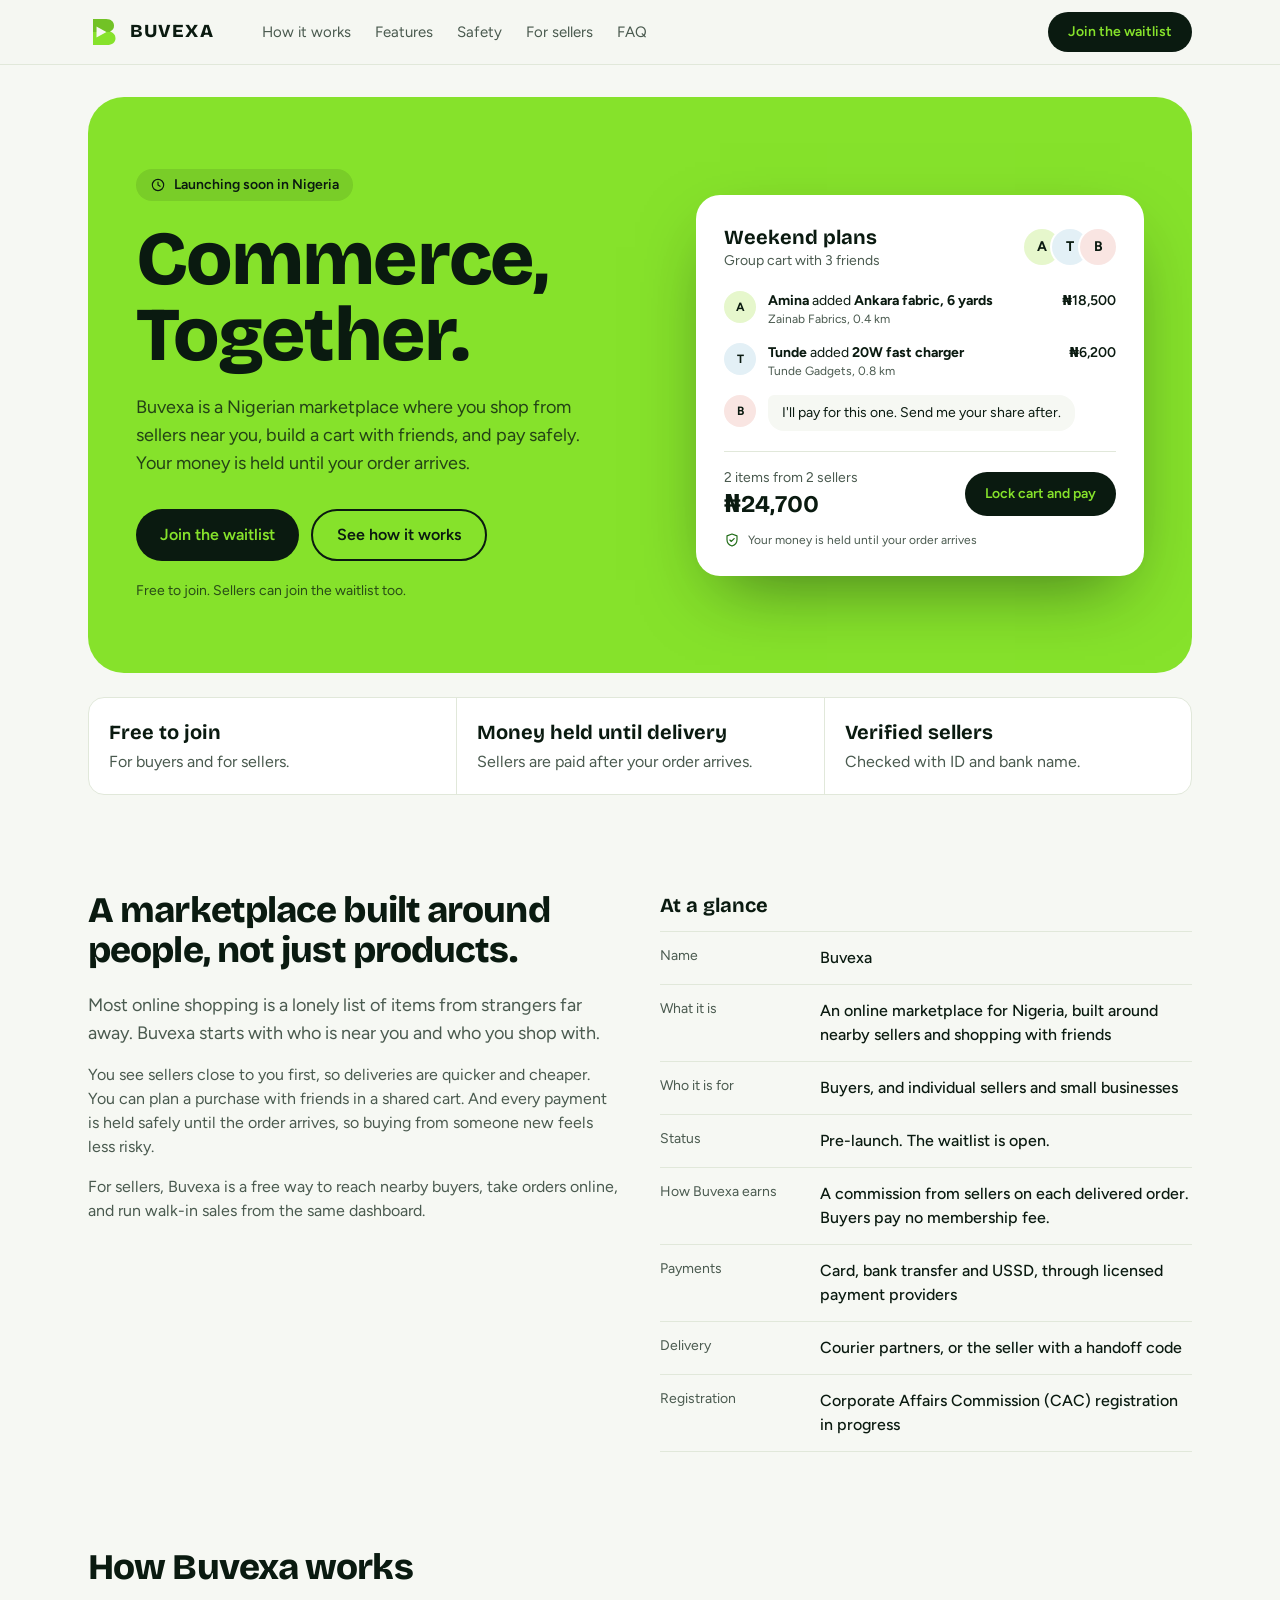
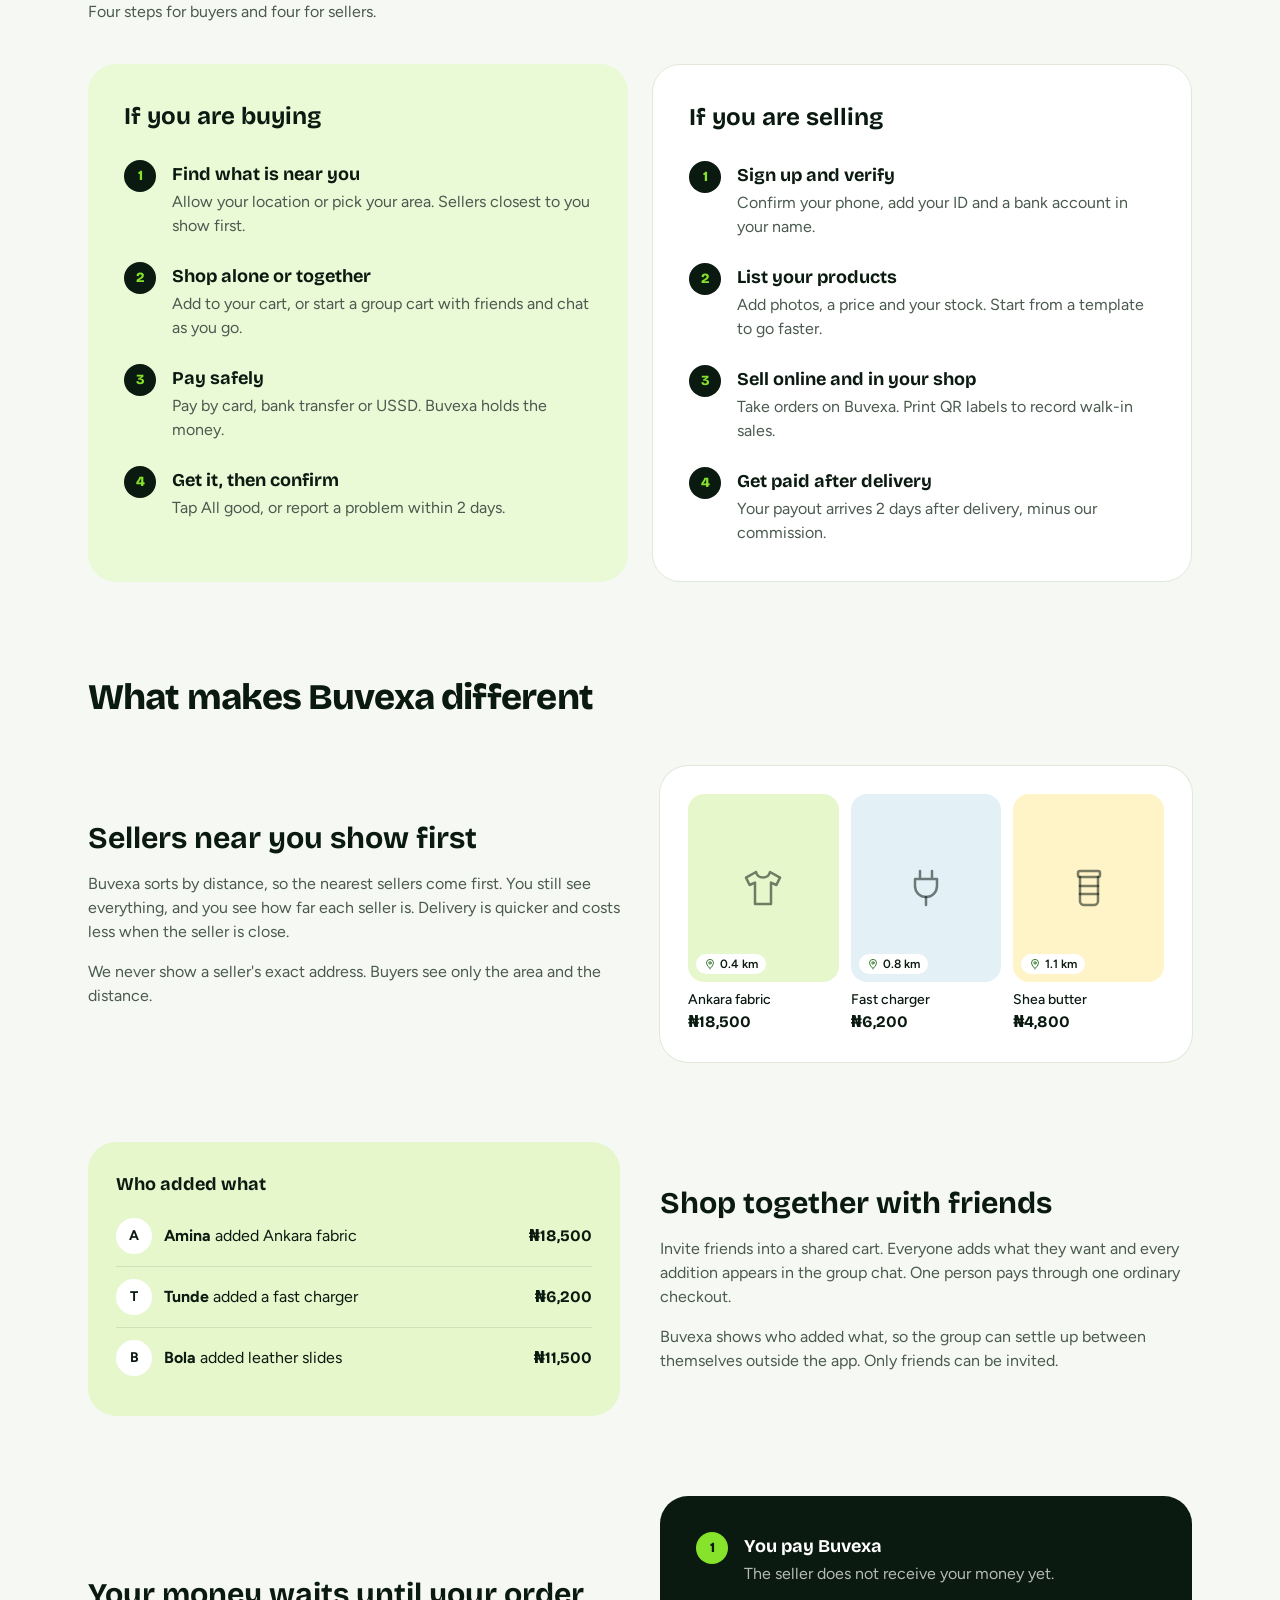
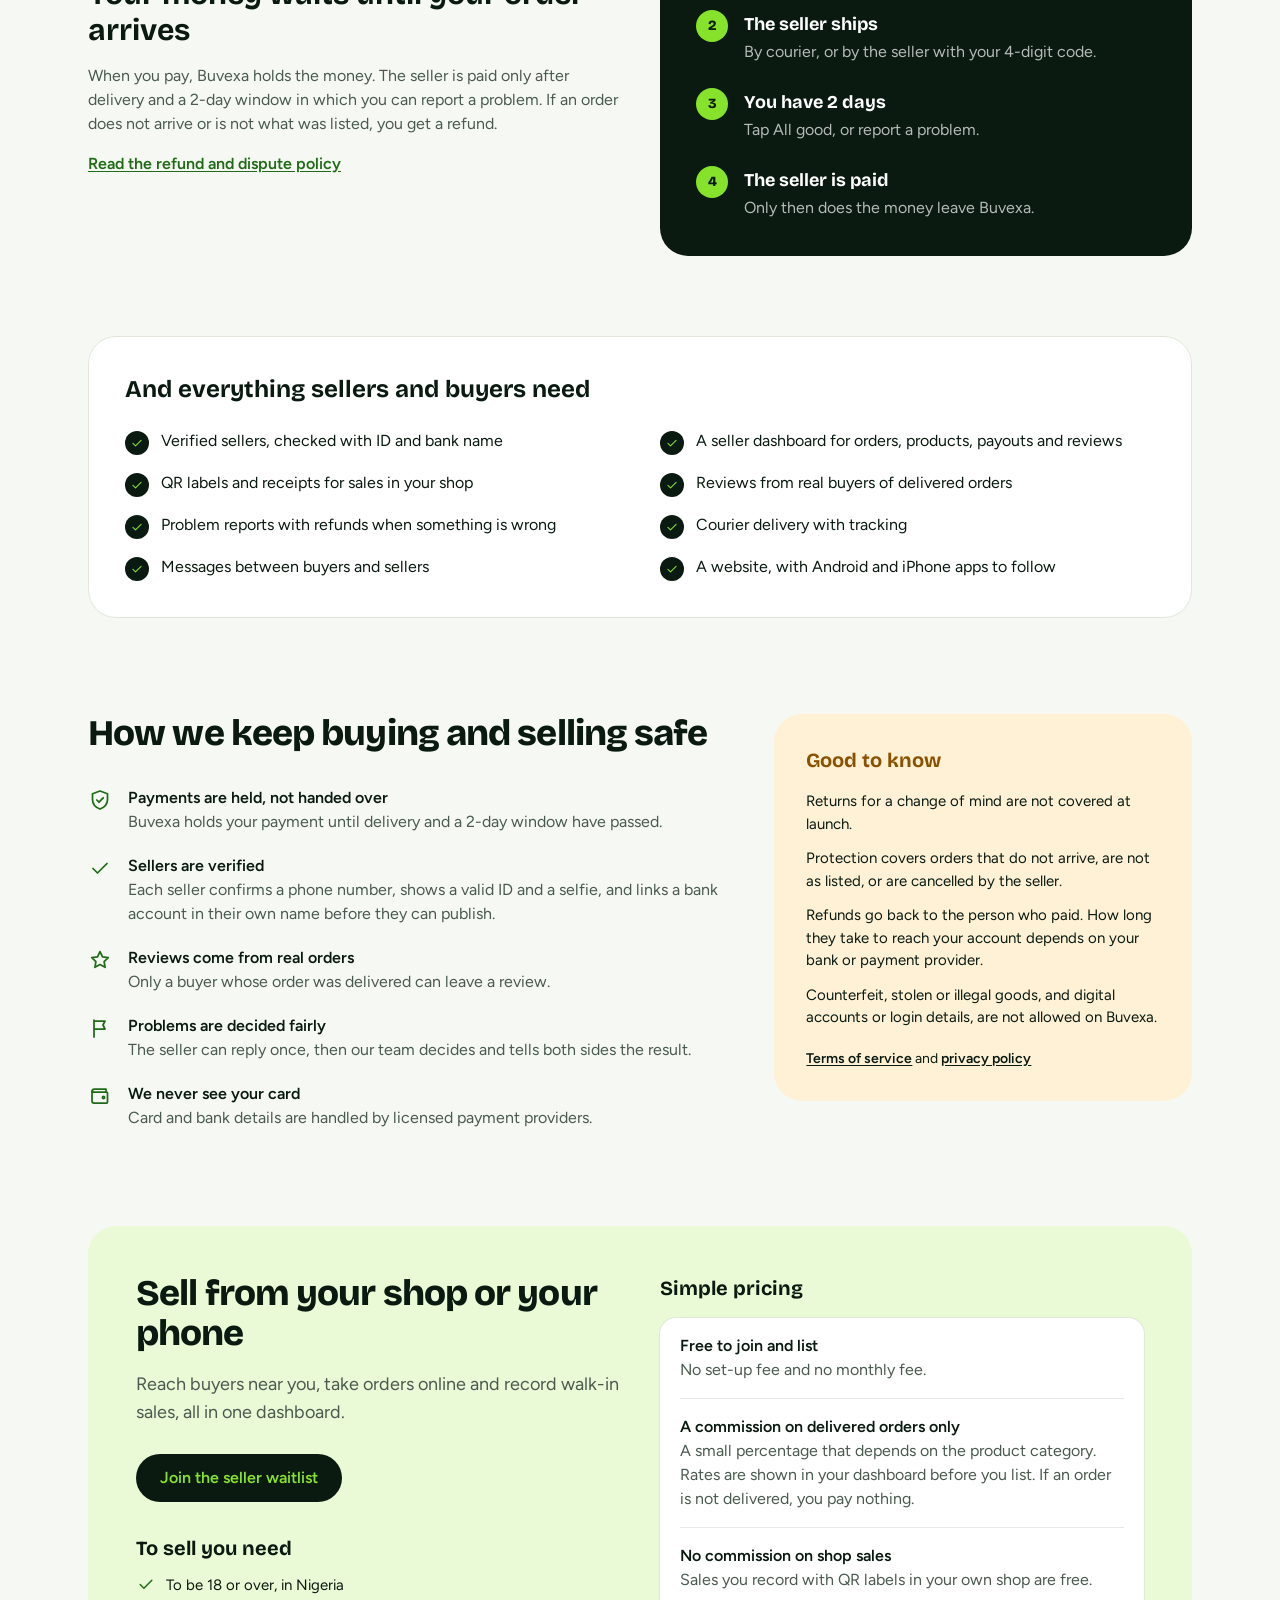
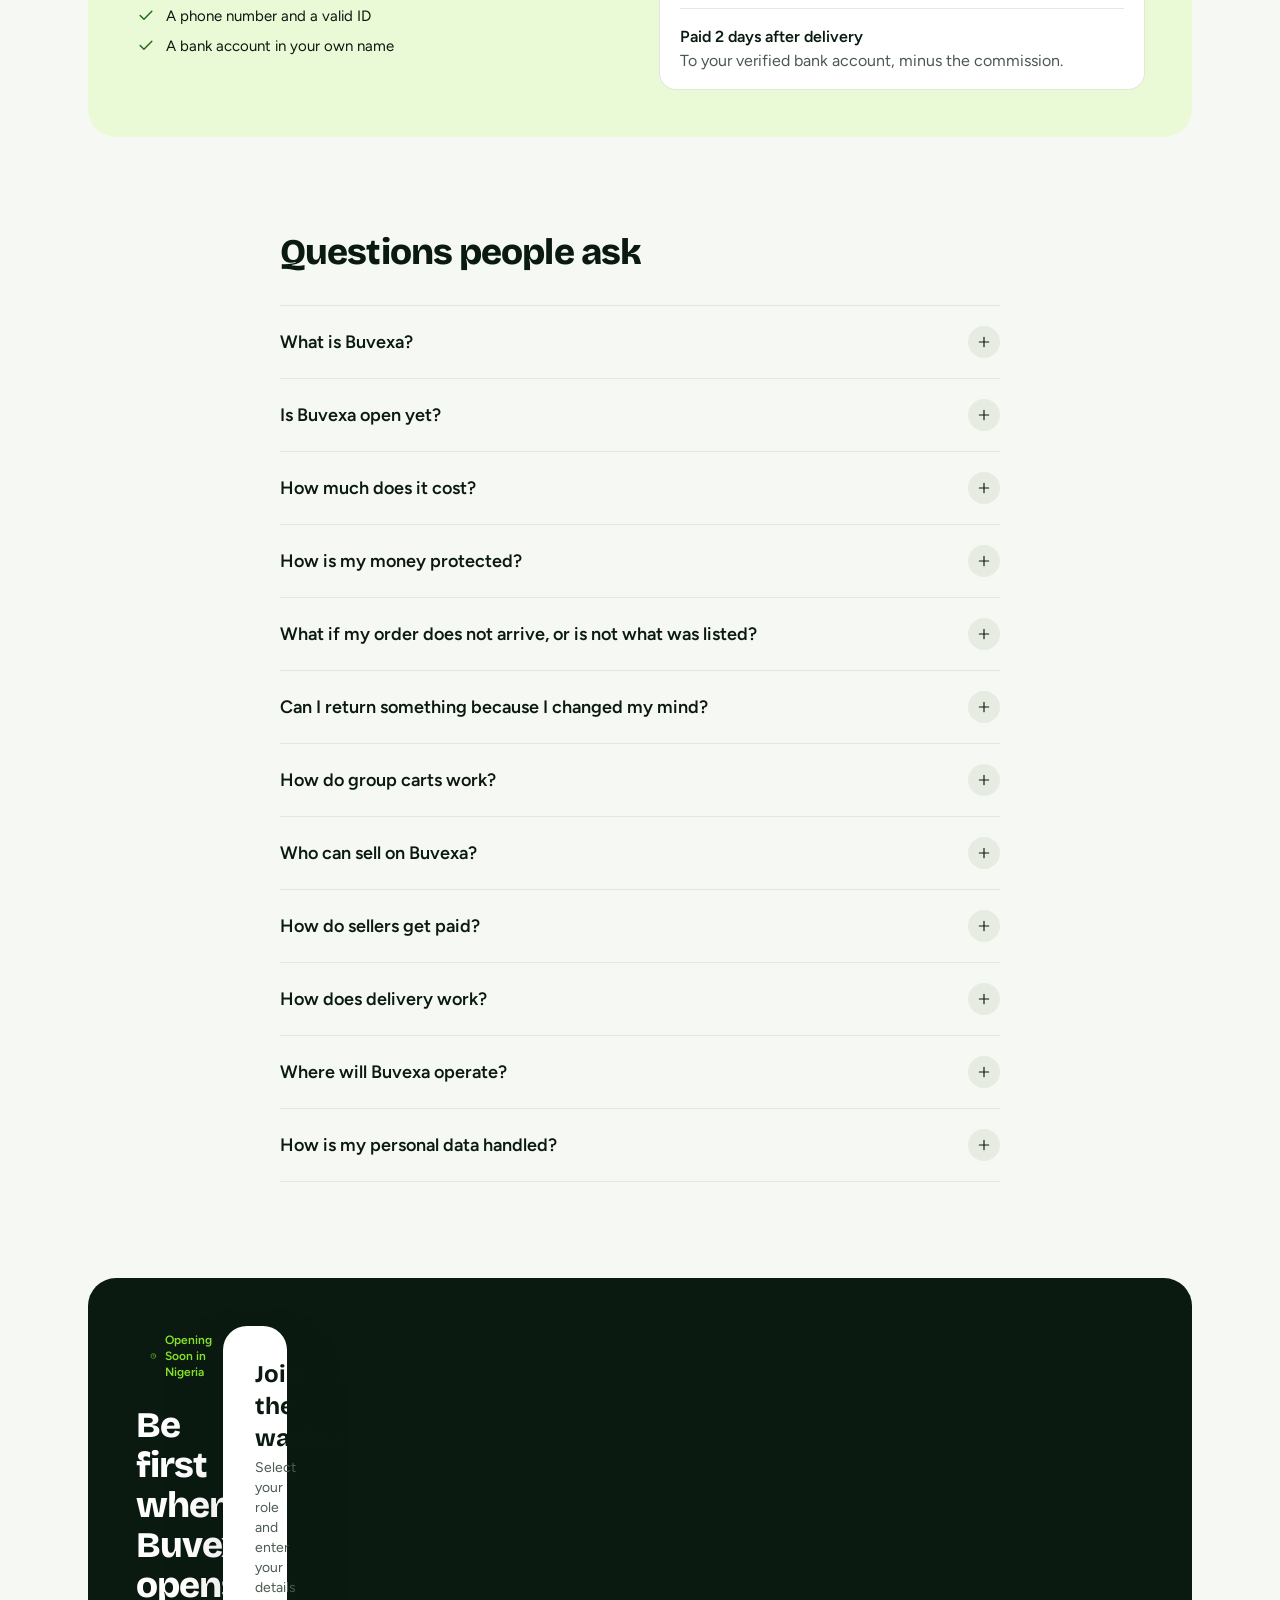
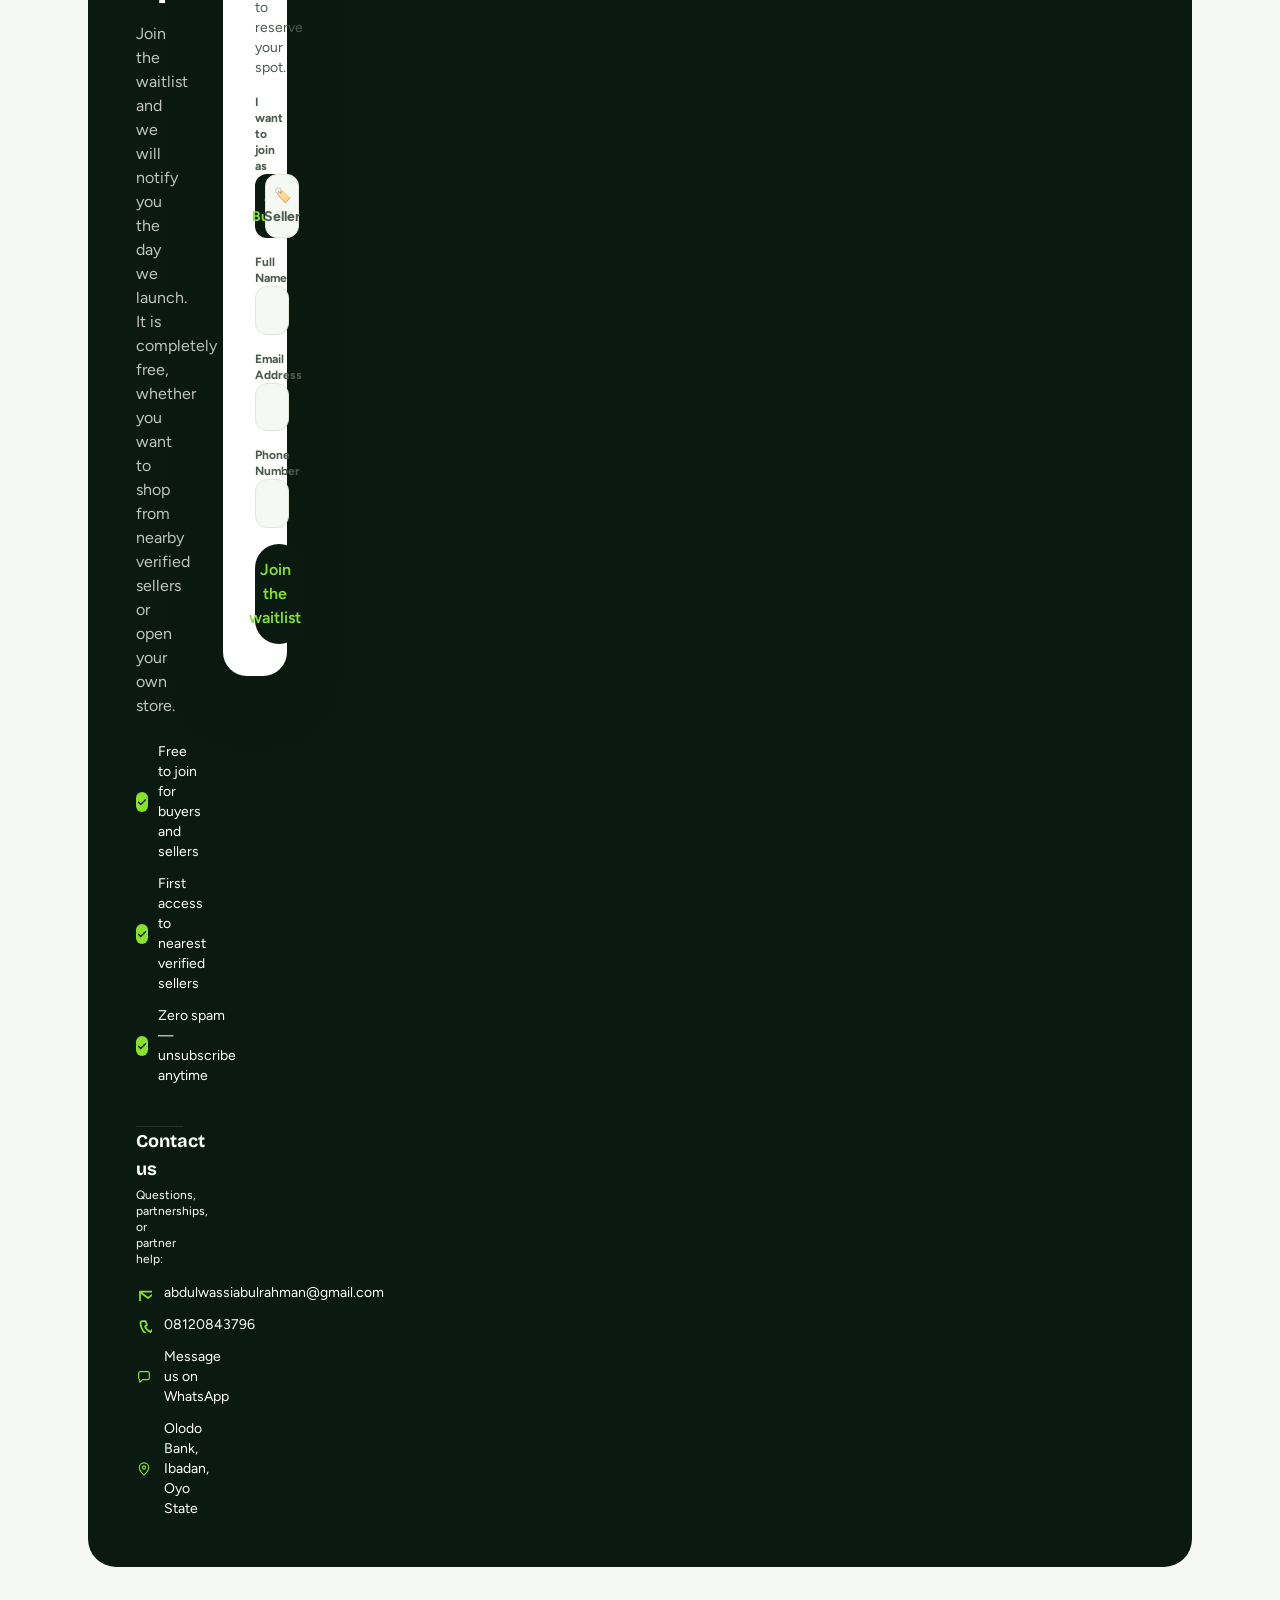
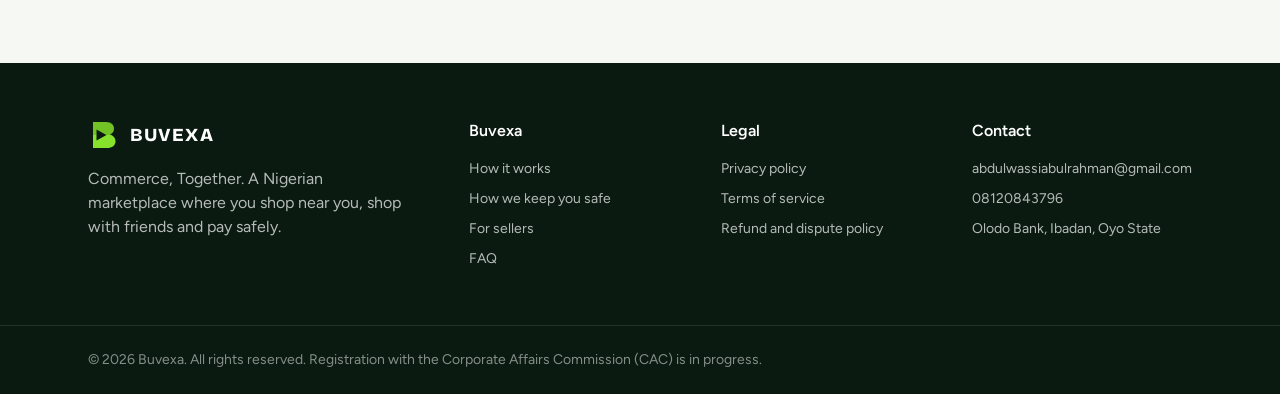
==== commit 2d0deb98: "Integrate Web3Forms API for interactive waitlist on Vercel" ====
--- a/index.html
+++ b/index.html
@@ -24,12 +24,12 @@
     <a href="index.html" aria-label="Buvexa home"><span class="flex items-center gap-2.5"><svg class="h-8 w-8" aria-hidden="true"><use href="#logo-mark"/></svg><span class="font-display text-[1.15rem] font-extrabold tracking-[0.06em] text-ink">BUVEXA</span></span></a>
     <nav class="ml-6 hidden items-center gap-6 text-[15px] text-ink-2 lg:flex" aria-label="Main"><a href="#how" class="hover:text-ink">How it works</a><a href="#features" class="hover:text-ink">Features</a><a href="#safety" class="hover:text-ink">Safety</a><a href="#sellers" class="hover:text-ink">For sellers</a><a href="#faq" class="hover:text-ink">FAQ</a></nav>
     <div class="ml-auto flex items-center gap-2">
-      <a href="mailto:abdulwassiabulrahman@gmail.com?subject=Buvexa%20waitlist&body=Hello%20Buvexa%2C%20please%20add%20me%20to%20the%20waitlist.%0AName%3A%20%0APhone%3A%20" class="hidden rounded-full bg-ink px-5 py-2.5 text-sm font-semibold text-lime hover:bg-black sm:inline-flex">Join the waitlist</a>
+      <a href="#waitlist" class="hidden rounded-full bg-ink px-5 py-2.5 text-sm font-semibold text-lime hover:bg-black sm:inline-flex">Join the waitlist</a>
       <button id="menuBtn" type="button" class="grid h-11 w-11 place-items-center rounded-full hover:bg-white lg:hidden" aria-label="Open menu" aria-expanded="false" aria-controls="mobileNav"><svg class="h-6 w-6" fill="none" stroke="currentColor" stroke-width="1.75" stroke-linecap="round" stroke-linejoin="round" aria-hidden="true"><use href="#i-menu"/></svg></button>
     </div>
   </div>
   <nav id="mobileNav" class="hidden border-t border-mist bg-paper px-4 py-3 text-[15px] lg:hidden" aria-label="Mobile"><a href="#how" class="block rounded-xl px-3 py-3 hover:bg-white">How it works</a><a href="#features" class="block rounded-xl px-3 py-3 hover:bg-white">Features</a><a href="#safety" class="block rounded-xl px-3 py-3 hover:bg-white">Safety</a><a href="#sellers" class="block rounded-xl px-3 py-3 hover:bg-white">For sellers</a><a href="#faq" class="block rounded-xl px-3 py-3 hover:bg-white">FAQ</a>
-    <a href="mailto:abdulwassiabulrahman@gmail.com?subject=Buvexa%20waitlist&body=Hello%20Buvexa%2C%20please%20add%20me%20to%20the%20waitlist.%0AName%3A%20%0APhone%3A%20" class="mt-2 flex h-12 items-center justify-center rounded-full bg-ink font-semibold text-lime">Join the waitlist</a></nav>
+    <a href="#waitlist" class="mt-2 flex h-12 items-center justify-center rounded-full bg-ink font-semibold text-lime">Join the waitlist</a></nav>
 </header><main>
 <section class="mx-auto max-w-6xl px-4 pt-5 sm:px-6 sm:pt-8">
   <div class="overflow-hidden rounded-[28px] bg-lime sm:rounded-[36px]"><div class="grid items-center gap-10 px-6 py-10 sm:px-12 sm:py-14 lg:grid-cols-12 lg:py-[4.5rem]">
@@ -37,7 +37,7 @@
       <p class="inline-flex items-center gap-2 rounded-full bg-ink/10 px-3.5 py-1.5 text-sm font-semibold"><svg class="h-4 w-4" fill="none" stroke="currentColor" stroke-width="1.75" stroke-linecap="round" stroke-linejoin="round" aria-hidden="true"><use href="#i-clock"/></svg> Launching soon in Nigeria</p>
       <h1 class="mt-5 font-display text-[2.9rem] font-extrabold leading-[0.98] tracking-tight sm:text-6xl lg:text-[4.75rem]">Commerce,<br>Together.</h1>
       <p class="mt-5 max-w-md text-lg text-ink/80">Buvexa is a Nigerian marketplace where you shop from sellers near you, build a cart with friends, and pay safely. Your money is held until your order arrives.</p>
-      <div class="mt-8 flex flex-wrap gap-3"><a href="mailto:abdulwassiabulrahman@gmail.com?subject=Buvexa%20waitlist&body=Hello%20Buvexa%2C%20please%20add%20me%20to%20the%20waitlist.%0AName%3A%20%0APhone%3A%20" class="inline-flex items-center rounded-full bg-ink px-6 py-3.5 font-semibold text-lime hover:bg-black">Join the waitlist</a><a href="#how" class="inline-flex items-center rounded-full border-2 border-ink px-6 py-3 font-semibold hover:bg-ink hover:text-lime">See how it works</a></div>
+      <div class="mt-8 flex flex-wrap gap-3"><a href="#waitlist" class="inline-flex items-center rounded-full bg-ink px-6 py-3.5 font-semibold text-lime hover:bg-black">Join the waitlist</a><a href="#how" class="inline-flex items-center rounded-full border-2 border-ink px-6 py-3 font-semibold hover:bg-ink hover:text-lime">See how it works</a></div>
       <p class="mt-5 text-sm text-ink/75">Free to join. Sellers can join the waitlist too.</p></div>
     <div class="flex lg:col-span-6 lg:justify-end"><div class="w-full max-w-[28rem] rounded-3xl bg-white p-6 shadow-[0_28px_70px_-24px_rgba(10,26,16,0.55)] sm:p-7" role="img" aria-label="Example of a Buvexa group cart with three friends adding items and one person paying">
       <div class="flex items-center justify-between gap-4"><div><p class="font-display text-xl font-bold">Weekend plans</p><p class="text-sm text-ink-2">Group cart with 3 friends</p></div>
@@ -100,7 +100,7 @@
 <section id="sellers" class="mx-auto mt-24 max-w-6xl scroll-mt-24 px-4 sm:px-6"><div class="rounded-[28px] bg-lime-soft p-6 sm:p-12"><div class="grid gap-10 lg:grid-cols-2">
   <div><h2 class="font-display text-3xl font-extrabold tracking-tight sm:text-4xl">Sell from your shop or your phone</h2>
     <p class="mt-4 text-lg text-ink-2">Reach buyers near you, take orders online and record walk-in sales, all in one dashboard.</p>
-    <a href="mailto:abdulwassiabulrahman@gmail.com?subject=Buvexa%20seller%20waitlist&body=Hello%20Buvexa%2C%20I%20want%20to%20sell%20on%20Buvexa.%0AShop%20name%3A%20%0AWhat%20I%20sell%3A%20%0APhone%3A%20" class="mt-7 inline-flex h-12 items-center rounded-full bg-ink px-6 font-semibold text-lime hover:bg-black">Join the seller waitlist</a><h3 class="mt-8 font-display text-xl font-bold">To sell you need</h3>
+    <a href="#waitlist" data-role="Seller" class="mt-7 inline-flex h-12 items-center rounded-full bg-ink px-6 font-semibold text-lime hover:bg-black">Join the seller waitlist</a><h3 class="mt-8 font-display text-xl font-bold">To sell you need</h3>
     <ul class="mt-3 space-y-2 text-[15px]"><li class="flex gap-2.5"><span class="text-lime-deep"><svg class="h-5 w-5" fill="none" stroke="currentColor" stroke-width="1.75" stroke-linecap="round" stroke-linejoin="round" aria-hidden="true"><use href="#i-check"/></svg></span>To be 18 or over, in Nigeria</li><li class="flex gap-2.5"><span class="text-lime-deep"><svg class="h-5 w-5" fill="none" stroke="currentColor" stroke-width="1.75" stroke-linecap="round" stroke-linejoin="round" aria-hidden="true"><use href="#i-check"/></svg></span>A phone number and a valid ID</li><li class="flex gap-2.5"><span class="text-lime-deep"><svg class="h-5 w-5" fill="none" stroke="currentColor" stroke-width="1.75" stroke-linecap="round" stroke-linejoin="round" aria-hidden="true"><use href="#i-check"/></svg></span>A bank account in your own name</li></ul></div>
   <div><h3 class="font-display text-xl font-bold">Simple pricing</h3>
     <dl class="mt-4 divide-y divide-ink/10 rounded-2xl bg-white px-5 ring-1 ring-mist">
@@ -112,15 +112,129 @@
 
 <section id="faq" class="mx-auto mt-24 max-w-3xl scroll-mt-24 px-4 sm:px-6"><h2 class="font-display text-3xl font-extrabold tracking-tight sm:text-4xl">Questions people ask</h2><div class="mt-8 border-t border-mist"><details class="group border-b border-mist py-5"><summary class="flex cursor-pointer list-none items-center justify-between gap-4 text-lg font-semibold [&::-webkit-details-marker]:hidden">What is Buvexa?<span class="grid h-8 w-8 shrink-0 place-items-center rounded-full bg-mist/70 transition-transform group-open:rotate-45"><svg class="h-4 w-4" fill="none" stroke="currentColor" stroke-width="1.75" stroke-linecap="round" stroke-linejoin="round" aria-hidden="true"><use href="#i-plus"/></svg></span></summary><div class="mt-3 max-w-2xl text-ink-2">Buvexa is an online marketplace for Nigeria. You shop from sellers near you, you can build a shared cart with friends, and your payment is held until your order arrives.</div></details><details class="group border-b border-mist py-5"><summary class="flex cursor-pointer list-none items-center justify-between gap-4 text-lg font-semibold [&::-webkit-details-marker]:hidden">Is Buvexa open yet?<span class="grid h-8 w-8 shrink-0 place-items-center rounded-full bg-mist/70 transition-transform group-open:rotate-45"><svg class="h-4 w-4" fill="none" stroke="currentColor" stroke-width="1.75" stroke-linecap="round" stroke-linejoin="round" aria-hidden="true"><use href="#i-plus"/></svg></span></summary><div class="mt-3 max-w-2xl text-ink-2">Not yet. We are preparing to launch. Join the waitlist and we will email you the day it opens.</div></details><details class="group border-b border-mist py-5"><summary class="flex cursor-pointer list-none items-center justify-between gap-4 text-lg font-semibold [&::-webkit-details-marker]:hidden">How much does it cost?<span class="grid h-8 w-8 shrink-0 place-items-center rounded-full bg-mist/70 transition-transform group-open:rotate-45"><svg class="h-4 w-4" fill="none" stroke="currentColor" stroke-width="1.75" stroke-linecap="round" stroke-linejoin="round" aria-hidden="true"><use href="#i-plus"/></svg></span></summary><div class="mt-3 max-w-2xl text-ink-2">It is free to join, for buyers and sellers. Buyers pay for their items and the delivery fee shown at checkout. Sellers pay a small commission only on orders that are delivered.</div></details><details class="group border-b border-mist py-5"><summary class="flex cursor-pointer list-none items-center justify-between gap-4 text-lg font-semibold [&::-webkit-details-marker]:hidden">How is my money protected?<span class="grid h-8 w-8 shrink-0 place-items-center rounded-full bg-mist/70 transition-transform group-open:rotate-45"><svg class="h-4 w-4" fill="none" stroke="currentColor" stroke-width="1.75" stroke-linecap="round" stroke-linejoin="round" aria-hidden="true"><use href="#i-plus"/></svg></span></summary><div class="mt-3 max-w-2xl text-ink-2">When you pay, Buvexa holds your payment. The seller is not paid until your order has been delivered and you have had 2 days to report a problem. We never see your card details. Payments go through licensed payment providers.</div></details><details class="group border-b border-mist py-5"><summary class="flex cursor-pointer list-none items-center justify-between gap-4 text-lg font-semibold [&::-webkit-details-marker]:hidden">What if my order does not arrive, or is not what was listed?<span class="grid h-8 w-8 shrink-0 place-items-center rounded-full bg-mist/70 transition-transform group-open:rotate-45"><svg class="h-4 w-4" fill="none" stroke="currentColor" stroke-width="1.75" stroke-linecap="round" stroke-linejoin="round" aria-hidden="true"><use href="#i-plus"/></svg></span></summary><div class="mt-3 max-w-2xl text-ink-2">Report a problem in the app within 2 days of delivery. The seller can reply, then our team decides. If you are right, you get a refund. Read the <a class="font-semibold underline underline-offset-2" href="refunds.html">refund and dispute policy</a>.</div></details><details class="group border-b border-mist py-5"><summary class="flex cursor-pointer list-none items-center justify-between gap-4 text-lg font-semibold [&::-webkit-details-marker]:hidden">Can I return something because I changed my mind?<span class="grid h-8 w-8 shrink-0 place-items-center rounded-full bg-mist/70 transition-transform group-open:rotate-45"><svg class="h-4 w-4" fill="none" stroke="currentColor" stroke-width="1.75" stroke-linecap="round" stroke-linejoin="round" aria-hidden="true"><use href="#i-plus"/></svg></span></summary><div class="mt-3 max-w-2xl text-ink-2">Not at launch. Our protection covers orders that do not arrive, are not as listed, or are cancelled by the seller.</div></details><details class="group border-b border-mist py-5"><summary class="flex cursor-pointer list-none items-center justify-between gap-4 text-lg font-semibold [&::-webkit-details-marker]:hidden">How do group carts work?<span class="grid h-8 w-8 shrink-0 place-items-center rounded-full bg-mist/70 transition-transform group-open:rotate-45"><svg class="h-4 w-4" fill="none" stroke="currentColor" stroke-width="1.75" stroke-linecap="round" stroke-linejoin="round" aria-hidden="true"><use href="#i-plus"/></svg></span></summary><div class="mt-3 max-w-2xl text-ink-2">Start a group cart and invite friends from your friend list. Everyone can add items, and each addition shows in the group chat. One person pays through one ordinary checkout, and the group settles up between themselves outside Buvexa.</div></details><details class="group border-b border-mist py-5"><summary class="flex cursor-pointer list-none items-center justify-between gap-4 text-lg font-semibold [&::-webkit-details-marker]:hidden">Who can sell on Buvexa?<span class="grid h-8 w-8 shrink-0 place-items-center rounded-full bg-mist/70 transition-transform group-open:rotate-45"><svg class="h-4 w-4" fill="none" stroke="currentColor" stroke-width="1.75" stroke-linecap="round" stroke-linejoin="round" aria-hidden="true"><use href="#i-plus"/></svg></span></summary><div class="mt-3 max-w-2xl text-ink-2">Anyone aged 18 or over in Nigeria with a valid ID and a bank account in their own name. We verify each seller before they can publish products.</div></details><details class="group border-b border-mist py-5"><summary class="flex cursor-pointer list-none items-center justify-between gap-4 text-lg font-semibold [&::-webkit-details-marker]:hidden">How do sellers get paid?<span class="grid h-8 w-8 shrink-0 place-items-center rounded-full bg-mist/70 transition-transform group-open:rotate-45"><svg class="h-4 w-4" fill="none" stroke="currentColor" stroke-width="1.75" stroke-linecap="round" stroke-linejoin="round" aria-hidden="true"><use href="#i-plus"/></svg></span></summary><div class="mt-3 max-w-2xl text-ink-2">Two days after delivery, to the seller's verified bank account, minus our commission. If a buyer reports a problem, the payout waits until it is resolved.</div></details><details class="group border-b border-mist py-5"><summary class="flex cursor-pointer list-none items-center justify-between gap-4 text-lg font-semibold [&::-webkit-details-marker]:hidden">How does delivery work?<span class="grid h-8 w-8 shrink-0 place-items-center rounded-full bg-mist/70 transition-transform group-open:rotate-45"><svg class="h-4 w-4" fill="none" stroke="currentColor" stroke-width="1.75" stroke-linecap="round" stroke-linejoin="round" aria-hidden="true"><use href="#i-plus"/></svg></span></summary><div class="mt-3 max-w-2xl text-ink-2">Sellers ship with courier partners, starting with Sendbox, or deliver themselves. A self-delivered order is confirmed with a 4-digit code that only the buyer has.</div></details><details class="group border-b border-mist py-5"><summary class="flex cursor-pointer list-none items-center justify-between gap-4 text-lg font-semibold [&::-webkit-details-marker]:hidden">Where will Buvexa operate?<span class="grid h-8 w-8 shrink-0 place-items-center rounded-full bg-mist/70 transition-transform group-open:rotate-45"><svg class="h-4 w-4" fill="none" stroke="currentColor" stroke-width="1.75" stroke-linecap="round" stroke-linejoin="round" aria-hidden="true"><use href="#i-plus"/></svg></span></summary><div class="mt-3 max-w-2xl text-ink-2">Across Nigeria, starting close to home so deliveries are fast. We will announce the first cities at launch.</div></details><details class="group border-b border-mist py-5"><summary class="flex cursor-pointer list-none items-center justify-between gap-4 text-lg font-semibold [&::-webkit-details-marker]:hidden">How is my personal data handled?<span class="grid h-8 w-8 shrink-0 place-items-center rounded-full bg-mist/70 transition-transform group-open:rotate-45"><svg class="h-4 w-4" fill="none" stroke="currentColor" stroke-width="1.75" stroke-linecap="round" stroke-linejoin="round" aria-hidden="true"><use href="#i-plus"/></svg></span></summary><div class="mt-3 max-w-2xl text-ink-2">We collect only what we need to run the service and we never sell it. Read our <a class="font-semibold underline underline-offset-2" href="privacy.html">privacy policy</a>.</div></details></div></section>
 
-<section id="waitlist" class="mx-auto mt-24 max-w-6xl scroll-mt-24 px-4 sm:px-6"><div class="grid gap-10 rounded-[28px] bg-ink p-6 text-white sm:p-12 lg:grid-cols-2">
-  <div><h2 class="font-display text-3xl font-extrabold tracking-tight sm:text-4xl">Be first when Buvexa opens.</h2><p class="mt-4 max-w-md text-white/75">Join the waitlist and we will email you the day we launch. It is free, and you can leave any time.</p>
-    <div class="mt-7 flex flex-wrap gap-3"><a href="mailto:abdulwassiabulrahman@gmail.com?subject=Buvexa%20waitlist&body=Hello%20Buvexa%2C%20please%20add%20me%20to%20the%20waitlist.%0AName%3A%20%0APhone%3A%20" class="inline-flex h-12 items-center rounded-full bg-lime px-6 font-semibold text-ink hover:bg-lime-press">Join as a buyer</a><a href="mailto:abdulwassiabulrahman@gmail.com?subject=Buvexa%20seller%20waitlist&body=Hello%20Buvexa%2C%20I%20want%20to%20sell%20on%20Buvexa.%0AShop%20name%3A%20%0AWhat%20I%20sell%3A%20%0APhone%3A%20" class="inline-flex h-12 items-center rounded-full border-2 border-white px-6 font-semibold hover:bg-white hover:text-ink">Join as a seller</a></div></div>
-  <div><h3 class="font-display text-xl font-bold">Contact us</h3><p class="mt-2 text-sm text-white/70">Questions, partnerships, or help from payment, delivery and verification partners.</p>
-    <ul class="mt-5 space-y-4">
-      <li class="flex items-start gap-3"><span class="mt-0.5 text-lime"><svg class="h-5 w-5" fill="none" stroke="currentColor" stroke-width="1.75" stroke-linecap="round" stroke-linejoin="round" aria-hidden="true"><path d="M4 6.5h16v11H4zM4 7l8 6 8-6"/></svg></span><a href="mailto:abdulwassiabulrahman@gmail.com" class="hover:underline">abdulwassiabulrahman@gmail.com</a></li>
-      <li class="flex items-start gap-3"><span class="mt-0.5 text-lime"><svg class="h-5 w-5" fill="none" stroke="currentColor" stroke-width="1.75" stroke-linecap="round" stroke-linejoin="round" aria-hidden="true"><path d="M6.5 4h3l1.5 4-2 1.5a10 10 0 0 0 5.5 5.5L16 13l4 1.5v3a2 2 0 0 1-2 2A14 14 0 0 1 4.5 6a2 2 0 0 1 2-2z"/></svg></span><a href="tel:08120843796" class="hover:underline">08120843796</a></li>
-      <li class="flex items-start gap-3"><span class="mt-0.5 text-lime"><svg class="h-5 w-5" fill="none" stroke="currentColor" stroke-width="1.75" stroke-linecap="round" stroke-linejoin="round" aria-hidden="true"><use href="#i-chat"/></svg></span><a href="https://wa.me/2348120843796" class="hover:underline">Message us on WhatsApp</a></li>
-      <li class="flex items-start gap-3"><span class="mt-0.5 text-lime"><svg class="h-5 w-5" fill="none" stroke="currentColor" stroke-width="1.75" stroke-linecap="round" stroke-linejoin="round" aria-hidden="true"><use href="#i-pin"/></svg></span><span>Olodo Bank, Ibadan, Oyo State</span></li></ul></div></div></section>
+<section id="waitlist" class="mx-auto mt-24 max-w-6xl scroll-mt-24 px-4 sm:px-6">
+  <div class="grid items-start gap-10 rounded-[28px] bg-ink p-6 text-white sm:p-12 lg:grid-cols-12">
+    <!-- Left Column: Info & Contact Details -->
+    <div class="lg:col-span-5">
+      <span class="inline-flex items-center gap-2 rounded-full bg-white/10 px-3.5 py-1.5 text-xs font-semibold text-lime">
+        <svg class="h-4 w-4" fill="none" stroke="currentColor" stroke-width="1.75" stroke-linecap="round" stroke-linejoin="round" aria-hidden="true"><use href="#i-clock"/></svg>
+        Opening Soon in Nigeria
+      </span>
+      <h2 class="mt-5 font-display text-3xl font-extrabold tracking-tight sm:text-4xl">Be first when Buvexa opens.</h2>
+      <p class="mt-4 text-white/75 leading-relaxed">Join the waitlist and we will notify you the day we launch. It is completely free, whether you want to shop from nearby verified sellers or open your own store.</p>
+      
+      <ul class="mt-6 space-y-3 text-sm text-white/85">
+        <li class="flex items-center gap-2.5">
+          <span class="grid h-5 w-5 place-items-center rounded-full bg-lime text-ink"><svg class="h-3 w-3" fill="none" stroke="currentColor" stroke-width="2.5" stroke-linecap="round" stroke-linejoin="round" aria-hidden="true"><use href="#i-check"/></svg></span>
+          <span>Free to join for buyers and sellers</span>
+        </li>
+        <li class="flex items-center gap-2.5">
+          <span class="grid h-5 w-5 place-items-center rounded-full bg-lime text-ink"><svg class="h-3 w-3" fill="none" stroke="currentColor" stroke-width="2.5" stroke-linecap="round" stroke-linejoin="round" aria-hidden="true"><use href="#i-check"/></svg></span>
+          <span>First access to nearest verified sellers</span>
+        </li>
+        <li class="flex items-center gap-2.5">
+          <span class="grid h-5 w-5 place-items-center rounded-full bg-lime text-ink"><svg class="h-3 w-3" fill="none" stroke="currentColor" stroke-width="2.5" stroke-linecap="round" stroke-linejoin="round" aria-hidden="true"><use href="#i-check"/></svg></span>
+          <span>Zero spam — unsubscribe anytime</span>
+        </li>
+      </ul>
+
+      <div class="mt-10 border-t border-white/10 pt-8">
+        <h3 class="font-display text-lg font-bold">Contact us</h3>
+        <p class="mt-1 text-xs text-white/60">Questions, partnerships, or partner help:</p>
+        <ul class="mt-4 space-y-3 text-sm text-white/80">
+          <li class="flex items-center gap-3">
+            <span class="text-lime"><svg class="h-4 w-4" fill="none" stroke="currentColor" stroke-width="1.75" stroke-linecap="round" stroke-linejoin="round" aria-hidden="true"><path d="M4 6.5h16v11H4zM4 7l8 6 8-6"/></svg></span>
+            <a href="mailto:abdulwassiabulrahman@gmail.com" class="hover:underline">abdulwassiabulrahman@gmail.com</a>
+          </li>
+          <li class="flex items-center gap-3">
+            <span class="text-lime"><svg class="h-4 w-4" fill="none" stroke="currentColor" stroke-width="1.75" stroke-linecap="round" stroke-linejoin="round" aria-hidden="true"><path d="M6.5 4h3l1.5 4-2 1.5a10 10 0 0 0 5.5 5.5L16 13l4 1.5v3a2 2 0 0 1-2 2A14 14 0 0 1 4.5 6a2 2 0 0 1 2-2z"/></svg></span>
+            <a href="tel:08120843796" class="hover:underline">08120843796</a>
+          </li>
+          <li class="flex items-center gap-3">
+            <span class="text-lime"><svg class="h-4 w-4" fill="none" stroke="currentColor" stroke-width="1.75" stroke-linecap="round" stroke-linejoin="round" aria-hidden="true"><use href="#i-chat"/></svg></span>
+            <a href="https://wa.me/2348120843796" class="hover:underline">Message us on WhatsApp</a>
+          </li>
+          <li class="flex items-center gap-3">
+            <span class="text-lime"><svg class="h-4 w-4" fill="none" stroke="currentColor" stroke-width="1.75" stroke-linecap="round" stroke-linejoin="round" aria-hidden="true"><use href="#i-pin"/></svg></span>
+            <span>Olodo Bank, Ibadan, Oyo State</span>
+          </li>
+        </ul>
+      </div>
+    </div>
+
+    <!-- Right Column: Interactive Waitlist Form Card -->
+    <div class="lg:col-span-7">
+      <div class="rounded-3xl bg-white p-6 text-ink shadow-[0_28px_70px_-24px_rgba(10,26,16,0.55)] sm:p-8">
+        <div class="mb-5">
+          <h3 class="font-display text-2xl font-bold">Join the waitlist</h3>
+          <p class="mt-1 text-sm text-ink-2">Select your role and enter your details to reserve your spot.</p>
+        </div>
+
+        <form id="waitlistForm" action="https://api.web3forms.com/submit" method="POST" class="space-y-4">
+          <!-- Web3Forms API Configuration -->
+          <input type="hidden" name="access_key" value="4dbb9cc5-0a87-42d6-a355-4c439ce4c647">
+          <input type="hidden" name="subject" value="New Buvexa Waitlist Submission">
+          <input type="hidden" name="from_name" value="Buvexa Waitlist">
+          <input type="hidden" name="role" id="roleInput" value="Buyer">
+          <!-- Honeypot for spam prevention -->
+          <input type="checkbox" name="botcheck" class="hidden" style="display: none;">
+
+          <!-- Role Selector Tabs -->
+          <div>
+            <label class="block text-xs font-bold uppercase tracking-wider text-ink-2 mb-2">I want to join as</label>
+            <div class="grid grid-cols-2 gap-2.5">
+              <button type="button" id="tabBuyer" class="form-tab active" aria-pressed="true">
+                <span>🛍️ Buyer</span>
+              </button>
+              <button type="button" id="tabSeller" class="form-tab" aria-pressed="false">
+                <span>🏷️ Seller</span>
+              </button>
+            </div>
+          </div>
+
+          <!-- Full Name -->
+          <div>
+            <label for="wlName" class="block text-xs font-bold uppercase tracking-wider text-ink-2 mb-1.5">Full Name</label>
+            <input type="text" id="wlName" name="name" required placeholder="e.g. Amina Bello" class="form-input">
+          </div>
+
+          <!-- Email Address -->
+          <div>
+            <label for="wlEmail" class="block text-xs font-bold uppercase tracking-wider text-ink-2 mb-1.5">Email Address</label>
+            <input type="email" id="wlEmail" name="email" required placeholder="e.g. amina@example.com" class="form-input">
+          </div>
+
+          <!-- Phone Number -->
+          <div>
+            <label for="wlPhone" class="block text-xs font-bold uppercase tracking-wider text-ink-2 mb-1.5">Phone Number</label>
+            <input type="tel" id="wlPhone" name="phone" required placeholder="e.g. 0801 234 5678" class="form-input">
+          </div>
+
+          <!-- Conditional Seller Fields -->
+          <div id="sellerFields" class="hidden space-y-4 pt-1 border-t border-mist/80">
+            <div>
+              <label for="wlShopName" class="block text-xs font-bold uppercase tracking-wider text-ink-2 mb-1.5">Shop / Business Name <span class="font-normal text-ink-2/70">(Optional)</span></label>
+              <input type="text" id="wlShopName" name="shop_name" placeholder="e.g. Zainab Fabrics & Accessories" class="form-input">
+            </div>
+            <div>
+              <label for="wlWhatYouSell" class="block text-xs font-bold uppercase tracking-wider text-ink-2 mb-1.5">What do you sell? <span class="font-normal text-ink-2/70">(Optional)</span></label>
+              <input type="text" id="wlWhatYouSell" name="what_you_sell" placeholder="e.g. Ankara fabrics, shoes, gadgets, cosmetics" class="form-input">
+            </div>
+          </div>
+
+          <!-- Submit Button -->
+          <button type="submit" id="waitlistSubmitBtn" class="mt-2 flex w-full items-center justify-center gap-2 rounded-full bg-ink px-6 py-3.5 font-semibold text-lime hover:bg-black transition cursor-pointer">
+            <span id="submitBtnText">Join the waitlist</span>
+            <svg class="h-4 w-4" fill="none" stroke="currentColor" stroke-width="2" stroke-linecap="round" stroke-linejoin="round" aria-hidden="true"><use href="#i-chev-right"/></svg>
+          </button>
+
+          <!-- Feedback status notification -->
+          <div id="waitlistResult" class="hidden rounded-xl p-3.5 text-center text-sm font-semibold transition" aria-live="polite"></div>
+        </form>
+      </div>
+    </div>
+  </div>
+</section>
 </main><footer class="mt-24 bg-ink text-white">
   <div class="mx-auto grid max-w-6xl gap-10 px-4 py-14 sm:px-6 md:grid-cols-12">
     <div class="md:col-span-4"><span class="flex items-center gap-2.5"><svg class="h-8 w-8" aria-hidden="true"><use href="#logo-mark"/></svg><span class="font-display text-[1.15rem] font-extrabold tracking-[0.06em] text-white">BUVEXA</span></span><p class="mt-4 max-w-xs text-white/70">Commerce, Together. A Nigerian marketplace where you shop near you, shop with friends and pay safely.</p></div>
@@ -132,7 +246,115 @@
   </div>
   <div class="border-t border-white/10"><p class="mx-auto max-w-6xl px-4 py-6 text-sm text-white/50 sm:px-6">© 2026 Buvexa. All rights reserved. Registration with the Corporate Affairs Commission (CAC) is in progress.</p></div>
 </footer><script>
-(function(){var b=document.getElementById('menuBtn'),n=document.getElementById('mobileNav');if(!b||!n)return;
-b.addEventListener('click',function(){var open=n.classList.toggle('hidden')===false;b.setAttribute('aria-expanded',String(open))});
-n.querySelectorAll('a').forEach(function(a){a.addEventListener('click',function(){n.classList.add('hidden');b.setAttribute('aria-expanded','false')})});})();
+(function(){
+  // Mobile Nav toggle
+  var b = document.getElementById('menuBtn'), n = document.getElementById('mobileNav');
+  if (b && n) {
+    b.addEventListener('click', function() {
+      var open = n.classList.toggle('hidden') === false;
+      b.setAttribute('aria-expanded', String(open));
+    });
+    n.querySelectorAll('a').forEach(function(a) {
+      a.addEventListener('click', function() {
+        n.classList.add('hidden');
+        b.setAttribute('aria-expanded', 'false');
+      });
+    });
+  }
+
+  // Role toggle: Buyer vs Seller
+  var tabBuyer = document.getElementById('tabBuyer');
+  var tabSeller = document.getElementById('tabSeller');
+  var roleInput = document.getElementById('roleInput');
+  var sellerFields = document.getElementById('sellerFields');
+
+  function setRole(role) {
+    if (!tabBuyer || !tabSeller || !roleInput || !sellerFields) return;
+    if (role === 'Seller') {
+      tabSeller.classList.add('active');
+      tabSeller.setAttribute('aria-pressed', 'true');
+      tabBuyer.classList.remove('active');
+      tabBuyer.setAttribute('aria-pressed', 'false');
+      roleInput.value = 'Seller';
+      sellerFields.classList.remove('hidden');
+    } else {
+      tabBuyer.classList.add('active');
+      tabBuyer.setAttribute('aria-pressed', 'true');
+      tabSeller.classList.remove('active');
+      tabSeller.setAttribute('aria-pressed', 'false');
+      roleInput.value = 'Buyer';
+      sellerFields.classList.add('hidden');
+    }
+  }
+
+  if (tabBuyer && tabSeller) {
+    tabBuyer.addEventListener('click', function() { setRole('Buyer'); });
+    tabSeller.addEventListener('click', function() { setRole('Seller'); });
+  }
+
+  // Seller CTA button auto-selects seller role
+  document.querySelectorAll('[data-role="Seller"]').forEach(function(el) {
+    el.addEventListener('click', function() {
+      setRole('Seller');
+      setTimeout(function() {
+        var input = document.getElementById('wlName');
+        if (input) input.focus();
+      }, 300);
+    });
+  });
+
+  // Web3Forms AJAX Submission
+  var form = document.getElementById('waitlistForm');
+  var result = document.getElementById('waitlistResult');
+  var submitBtn = document.getElementById('waitlistSubmitBtn');
+  var submitBtnText = document.getElementById('submitBtnText');
+
+  if (form) {
+    form.addEventListener('submit', function(e) {
+      e.preventDefault();
+
+      var formData = new FormData(form);
+      var object = Object.fromEntries(formData);
+      var json = JSON.stringify(object);
+
+      submitBtn.disabled = true;
+      submitBtnText.textContent = 'Joining waitlist...';
+      result.classList.remove('hidden', 'bg-lime-soft', 'text-lime-deep', 'bg-amber-soft', 'text-amber');
+      result.classList.add('bg-paper', 'text-ink-2');
+      result.textContent = 'Please wait, submitting your details...';
+
+      fetch('https://api.web3forms.com/submit', {
+        method: 'POST',
+        headers: {
+          'Content-Type': 'application/json',
+          'Accept': 'application/json'
+        },
+        body: json
+      })
+      .then(async function(response) {
+        var res = await response.json();
+        if (response.status === 200 && res.success !== false) {
+          result.classList.remove('bg-paper', 'text-ink-2', 'bg-amber-soft', 'text-amber');
+          result.classList.add('bg-lime-soft', 'text-lime-deep');
+          result.innerHTML = '🎉 You are on the waitlist! We will notify you the moment Buvexa launches.';
+          form.reset();
+          setRole('Buyer');
+        } else {
+          result.classList.remove('bg-paper', 'text-ink-2', 'bg-lime-soft', 'text-lime-deep');
+          result.classList.add('bg-amber-soft', 'text-amber');
+          result.textContent = res.message || 'Something went wrong. Please check your details and try again.';
+        }
+      })
+      .catch(function(err) {
+        result.classList.remove('bg-paper', 'text-ink-2', 'bg-lime-soft', 'text-lime-deep');
+        result.classList.add('bg-amber-soft', 'text-amber');
+        result.textContent = 'Network error. Please check your internet connection and try again.';
+      })
+      .finally(function() {
+        submitBtn.disabled = false;
+        submitBtnText.textContent = 'Join the waitlist';
+      });
+    });
+  }
+})();
 </script></body></html>
--- a/assets/style.css
+++ b/assets/style.css
@@ -1,2 +1,51 @@
 @font-face{font-family:Figtree;font-weight:400;font-style:normal;font-display:swap;src:url(fonts/figtree-latin-400-normal.woff2) format("woff2")}@font-face{font-family:Figtree;font-weight:500;font-style:normal;font-display:swap;src:url(fonts/figtree-latin-500-normal.woff2) format("woff2")}@font-face{font-family:Figtree;font-weight:600;font-style:normal;font-display:swap;src:url(fonts/figtree-latin-600-normal.woff2) format("woff2")}@font-face{font-family:Figtree;font-weight:700;font-style:normal;font-display:swap;src:url(fonts/figtree-latin-700-normal.woff2) format("woff2")}@font-face{font-family:Bricolage Grotesque;font-weight:600;font-style:normal;font-display:swap;src:url(fonts/bricolage-grotesque-latin-600-normal.woff2) format("woff2")}@font-face{font-family:Bricolage Grotesque;font-weight:700;font-style:normal;font-display:swap;src:url(fonts/bricolage-grotesque-latin-700-normal.woff2) format("woff2")}@font-face{font-family:Bricolage Grotesque;font-weight:800;font-style:normal;font-display:swap;src:url(fonts/bricolage-grotesque-latin-800-normal.woff2) format("woff2")}*,:after,:before{--tw-border-spacing-x:0;--tw-border-spacing-y:0;--tw-translate-x:0;--tw-translate-y:0;--tw-rotate:0;--tw-skew-x:0;--tw-skew-y:0;--tw-scale-x:1;--tw-scale-y:1;--tw-pan-x: ;--tw-pan-y: ;--tw-pinch-zoom: ;--tw-scroll-snap-strictness:proximity;--tw-gradient-from-position: ;--tw-gradient-via-position: ;--tw-gradient-to-position: ;--tw-ordinal: ;--tw-slashed-zero: ;--tw-numeric-figure: ;--tw-numeric-spacing: ;--tw-numeric-fraction: ;--tw-ring-inset: ;--tw-ring-offset-width:0px;--tw-ring-offset-color:#fff;--tw-ring-color:rgba(59,130,246,.5);--tw-ring-offset-shadow:0 0 #0000;--tw-ring-shadow:0 0 #0000;--tw-shadow:0 0 #0000;--tw-shadow-colored:0 0 #0000;--tw-blur: ;--tw-brightness: ;--tw-contrast: ;--tw-grayscale: ;--tw-hue-rotate: ;--tw-invert: ;--tw-saturate: ;--tw-sepia: ;--tw-drop-shadow: ;--tw-backdrop-blur: ;--tw-backdrop-brightness: ;--tw-backdrop-contrast: ;--tw-backdrop-grayscale: ;--tw-backdrop-hue-rotate: ;--tw-backdrop-invert: ;--tw-backdrop-opacity: ;--tw-backdrop-saturate: ;--tw-backdrop-sepia: ;--tw-contain-size: ;--tw-contain-layout: ;--tw-contain-paint: ;--tw-contain-style: }::backdrop{--tw-border-spacing-x:0;--tw-border-spacing-y:0;--tw-translate-x:0;--tw-translate-y:0;--tw-rotate:0;--tw-skew-x:0;--tw-skew-y:0;--tw-scale-x:1;--tw-scale-y:1;--tw-pan-x: ;--tw-pan-y: ;--tw-pinch-zoom: ;--tw-scroll-snap-strictness:proximity;--tw-gradient-from-position: ;--tw-gradient-via-position: ;--tw-gradient-to-position: ;--tw-ordinal: ;--tw-slashed-zero: ;--tw-numeric-figure: ;--tw-numeric-spacing: ;--tw-numeric-fraction: ;--tw-ring-inset: ;--tw-ring-offset-width:0px;--tw-ring-offset-color:#fff;--tw-ring-color:rgba(59,130,246,.5);--tw-ring-offset-shadow:0 0 #0000;--tw-ring-shadow:0 0 #0000;--tw-shadow:0 0 #0000;--tw-shadow-colored:0 0 #0000;--tw-blur: ;--tw-brightness: ;--tw-contrast: ;--tw-grayscale: ;--tw-hue-rotate: ;--tw-invert: ;--tw-saturate: ;--tw-sepia: ;--tw-drop-shadow: ;--tw-backdrop-blur: ;--tw-backdrop-brightness: ;--tw-backdrop-contrast: ;--tw-backdrop-grayscale: ;--tw-backdrop-hue-rotate: ;--tw-backdrop-invert: ;--tw-backdrop-opacity: ;--tw-backdrop-saturate: ;--tw-backdrop-sepia: ;--tw-contain-size: ;--tw-contain-layout: ;--tw-contain-paint: ;--tw-contain-style: }
-/*! tailwindcss v3.4.17 | MIT License | https://tailwindcss.com*/*,:after,:before{box-sizing:border-box;border:0 solid #e5e7eb}:after,:before{--tw-content:""}:host,html{line-height:1.5;-webkit-text-size-adjust:100%;-moz-tab-size:4;-o-tab-size:4;tab-size:4;font-family:Figtree,ui-sans-serif,system-ui,sans-serif;font-feature-settings:normal;font-variation-settings:normal;-webkit-tap-highlight-color:transparent}body{margin:0;line-height:inherit}hr{height:0;color:inherit;border-top-width:1px}abbr:where([title]){-webkit-text-decoration:underline dotted;text-decoration:underline dotted}h1,h2,h3,h4,h5,h6{font-size:inherit;font-weight:inherit}a{color:inherit;text-decoration:inherit}b,strong{font-weight:bolder}code,kbd,pre,samp{font-family:ui-monospace,SFMono-Regular,Menlo,Monaco,Consolas,Liberation Mono,Courier New,monospace;font-feature-settings:normal;font-variation-settings:normal;font-size:1em}small{font-size:80%}sub,sup{font-size:75%;line-height:0;position:relative;vertical-align:baseline}sub{bottom:-.25em}sup{top:-.5em}table{text-indent:0;border-color:inherit;border-collapse:collapse}button,input,optgroup,select,textarea{font-family:inherit;font-feature-settings:inherit;font-variation-settings:inherit;font-size:100%;font-weight:inherit;line-height:inherit;letter-spacing:inherit;color:inherit;margin:0;padding:0}button,select{text-transform:none}button,input:where([type=button]),input:where([type=reset]),input:where([type=submit]){-webkit-appearance:button;background-color:transparent;background-image:none}:-moz-focusring{outline:auto}:-moz-ui-invalid{box-shadow:none}progress{vertical-align:baseline}::-webkit-inner-spin-button,::-webkit-outer-spin-button{height:auto}[type=search]{-webkit-appearance:textfield;outline-offset:-2px}::-webkit-search-decoration{-webkit-appearance:none}::-webkit-file-upload-button{-webkit-appearance:button;font:inherit}summary{display:list-item}blockquote,dd,dl,figure,h1,h2,h3,h4,h5,h6,hr,p,pre{margin:0}fieldset{margin:0}fieldset,legend{padding:0}menu,ol,ul{list-style:none;margin:0;padding:0}dialog{padding:0}textarea{resize:vertical}input::-moz-placeholder,textarea::-moz-placeholder{opacity:1;color:#9ca3af}input::placeholder,textarea::placeholder{opacity:1;color:#9ca3af}[role=button],button{cursor:pointer}:disabled{cursor:default}audio,canvas,embed,iframe,img,object,svg,video{display:block;vertical-align:middle}img,video{max-width:100%;height:auto}[hidden]:where(:not([hidden=until-found])){display:none}.absolute{position:absolute}.relative{position:relative}.sticky{position:sticky}.bottom-2{bottom:.5rem}.left-2{left:.5rem}.top-0{top:0}.z-40{z-index:40}.col-span-2{grid-column:span 2/span 2}.mx-auto{margin-left:auto;margin-right:auto}.ml-6{margin-left:1.5rem}.ml-auto{margin-left:auto}.mt-0\.5{margin-top:.125rem}.mt-1{margin-top:.25rem}.mt-10{margin-top:2.5rem}.mt-12{margin-top:3rem}.mt-2{margin-top:.5rem}.mt-20{margin-top:5rem}.mt-24{margin-top:6rem}.mt-3{margin-top:.75rem}.mt-4{margin-top:1rem}.mt-5{margin-top:1.25rem}.mt-6{margin-top:1.5rem}.mt-7{margin-top:1.75rem}.mt-8{margin-top:2rem}.block{display:block}.flex{display:flex}.inline-flex{display:inline-flex}.grid{display:grid}.hidden{display:none}.aspect-\[4\/5\]{aspect-ratio:4/5}.h-11{height:2.75rem}.h-12{height:3rem}.h-16{height:4rem}.h-3{height:.75rem}.h-3\.5{height:.875rem}.h-4{height:1rem}.h-5{height:1.25rem}.h-6{height:1.5rem}.h-8{height:2rem}.h-9{height:2.25rem}.w-11{width:2.75rem}.w-12{width:3rem}.w-3{width:.75rem}.w-3\.5{width:.875rem}.w-4{width:1rem}.w-5{width:1.25rem}.w-6{width:1.5rem}.w-8{width:2rem}.w-9{width:2.25rem}.w-full{width:100%}.max-w-2xl{max-width:42rem}.max-w-3xl{max-width:48rem}.max-w-6xl{max-width:72rem}.max-w-\[28rem\],.max-w-md{max-width:28rem}.max-w-xl{max-width:36rem}.max-w-xs{max-width:20rem}.flex-1{flex:1 1 0%}.shrink-0{flex-shrink:0}.cursor-pointer{cursor:pointer}.scroll-mt-24{scroll-margin-top:6rem}.list-decimal{list-style-type:decimal}.list-disc{list-style-type:disc}.list-none{list-style-type:none}.grid-cols-2{grid-template-columns:repeat(2,minmax(0,1fr))}.grid-cols-3{grid-template-columns:repeat(3,minmax(0,1fr))}.flex-wrap{flex-wrap:wrap}.place-items-center{place-items:center}.items-start{align-items:flex-start}.items-center{align-items:center}.justify-center{justify-content:center}.justify-between{justify-content:space-between}.gap-1{gap:.25rem}.gap-10{gap:2.5rem}.gap-2{gap:.5rem}.gap-2\.5{gap:.625rem}.gap-3{gap:.75rem}.gap-4{gap:1rem}.gap-6{gap:1.5rem}.gap-8{gap:2rem}.gap-x-10{-moz-column-gap:2.5rem;column-gap:2.5rem}.gap-y-4{row-gap:1rem}.-space-x-2>:not([hidden])~:not([hidden]){--tw-space-x-reverse:0;margin-right:calc(-.5rem*var(--tw-space-x-reverse));margin-left:calc(-.5rem*(1 - var(--tw-space-x-reverse)))}.space-y-1\.5>:not([hidden])~:not([hidden]){--tw-space-y-reverse:0;margin-top:calc(.375rem*(1 - var(--tw-space-y-reverse)));margin-bottom:calc(.375rem*var(--tw-space-y-reverse))}.space-y-2>:not([hidden])~:not([hidden]){--tw-space-y-reverse:0;margin-top:calc(.5rem*(1 - var(--tw-space-y-reverse)));margin-bottom:calc(.5rem*var(--tw-space-y-reverse))}.space-y-2\.5>:not([hidden])~:not([hidden]){--tw-space-y-reverse:0;margin-top:calc(.625rem*(1 - var(--tw-space-y-reverse)));margin-bottom:calc(.625rem*var(--tw-space-y-reverse))}.space-y-20>:not([hidden])~:not([hidden]){--tw-space-y-reverse:0;margin-top:calc(5rem*(1 - var(--tw-space-y-reverse)));margin-bottom:calc(5rem*var(--tw-space-y-reverse))}.space-y-3>:not([hidden])~:not([hidden]){--tw-space-y-reverse:0;margin-top:calc(.75rem*(1 - var(--tw-space-y-reverse)));margin-bottom:calc(.75rem*var(--tw-space-y-reverse))}.space-y-4>:not([hidden])~:not([hidden]){--tw-space-y-reverse:0;margin-top:calc(1rem*(1 - var(--tw-space-y-reverse)));margin-bottom:calc(1rem*var(--tw-space-y-reverse))}.space-y-5>:not([hidden])~:not([hidden]){--tw-space-y-reverse:0;margin-top:calc(1.25rem*(1 - var(--tw-space-y-reverse)));margin-bottom:calc(1.25rem*var(--tw-space-y-reverse))}.space-y-6>:not([hidden])~:not([hidden]){--tw-space-y-reverse:0;margin-top:calc(1.5rem*(1 - var(--tw-space-y-reverse)));margin-bottom:calc(1.5rem*var(--tw-space-y-reverse))}.divide-y>:not([hidden])~:not([hidden]){--tw-divide-y-reverse:0;border-top-width:calc(1px*(1 - var(--tw-divide-y-reverse)));border-bottom-width:calc(1px*var(--tw-divide-y-reverse))}.divide-ink\/10>:not([hidden])~:not([hidden]){border-color:rgba(10,26,16,.1)}.divide-mist>:not([hidden])~:not([hidden]){--tw-divide-opacity:1;border-color:rgb(225 232 218/var(--tw-divide-opacity,1))}.overflow-hidden{overflow:hidden}.rounded-2xl{border-radius:1rem}.rounded-3xl{border-radius:1.5rem}.rounded-\[28px\]{border-radius:28px}.rounded-full{border-radius:9999px}.rounded-xl{border-radius:.75rem}.rounded-tl-md{border-top-left-radius:.375rem}.border{border-width:1px}.border-2{border-width:2px}.border-y{border-top-width:1px}.border-b,.border-y{border-bottom-width:1px}.border-t{border-top-width:1px}.border-ink{--tw-border-opacity:1;border-color:rgb(10 26 16/var(--tw-border-opacity,1))}.border-mist{--tw-border-opacity:1;border-color:rgb(225 232 218/var(--tw-border-opacity,1))}.border-white{--tw-border-opacity:1;border-color:rgb(255 255 255/var(--tw-border-opacity,1))}.border-white\/10{border-color:hsla(0,0%,100%,.1)}.bg-amber-soft{--tw-bg-opacity:1;background-color:rgb(255 241 214/var(--tw-bg-opacity,1))}.bg-ink{--tw-bg-opacity:1;background-color:rgb(10 26 16/var(--tw-bg-opacity,1))}.bg-ink\/10{background-color:rgba(10,26,16,.1)}.bg-lime{--tw-bg-opacity:1;background-color:rgb(134 226 43/var(--tw-bg-opacity,1))}.bg-lime-soft{--tw-bg-opacity:1;background-color:rgb(234 249 214/var(--tw-bg-opacity,1))}.bg-mist\/70{background-color:hsla(90,23%,88%,.7)}.bg-paper{--tw-bg-opacity:1;background-color:rgb(246 248 243/var(--tw-bg-opacity,1))}.bg-paper\/95{background-color:hsla(84,26%,96%,.95)}.bg-tint-blush{--tw-bg-opacity:1;background-color:rgb(249 229 226/var(--tw-bg-opacity,1))}.bg-tint-butter{--tw-bg-opacity:1;background-color:rgb(255 243 200/var(--tw-bg-opacity,1))}.bg-tint-lime{--tw-bg-opacity:1;background-color:rgb(230 247 204/var(--tw-bg-opacity,1))}.bg-tint-sky{--tw-bg-opacity:1;background-color:rgb(227 240 246/var(--tw-bg-opacity,1))}.bg-white{--tw-bg-opacity:1;background-color:rgb(255 255 255/var(--tw-bg-opacity,1))}.p-5{padding:1.25rem}.p-6{padding:1.5rem}.px-2{padding-left:.5rem;padding-right:.5rem}.px-3{padding-left:.75rem;padding-right:.75rem}.px-3\.5{padding-left:.875rem;padding-right:.875rem}.px-4{padding-left:1rem;padding-right:1rem}.px-5{padding-left:1.25rem;padding-right:1.25rem}.px-6{padding-left:1.5rem;padding-right:1.5rem}.py-0\.5{padding-top:.125rem;padding-bottom:.125rem}.py-1\.5{padding-top:.375rem;padding-bottom:.375rem}.py-10{padding-top:2.5rem;padding-bottom:2.5rem}.py-14{padding-top:3.5rem;padding-bottom:3.5rem}.py-2{padding-top:.5rem;padding-bottom:.5rem}.py-2\.5{padding-top:.625rem;padding-bottom:.625rem}.py-3{padding-top:.75rem;padding-bottom:.75rem}.py-3\.5{padding-top:.875rem;padding-bottom:.875rem}.py-4{padding-top:1rem;padding-bottom:1rem}.py-5{padding-top:1.25rem;padding-bottom:1.25rem}.py-6{padding-top:1.5rem;padding-bottom:1.5rem}.pl-5{padding-left:1.25rem}.pt-10{padding-top:2.5rem}.pt-4{padding-top:1rem}.pt-5{padding-top:1.25rem}.font-display{font-family:Bricolage Grotesque,ui-sans-serif,system-ui,sans-serif}.text-2xl{font-size:1.5rem;line-height:2rem}.text-3xl{font-size:1.875rem;line-height:2.25rem}.text-4xl{font-size:2.25rem;line-height:2.5rem}.text-\[1\.15rem\]{font-size:1.15rem}.text-\[15px\]{font-size:15px}.text-\[2\.9rem\]{font-size:2.9rem}.text-lg{font-size:1.125rem;line-height:1.75rem}.text-sm{font-size:.875rem;line-height:1.25rem}.text-xl{font-size:1.25rem;line-height:1.75rem}.text-xs{font-size:.75rem;line-height:1rem}.font-bold{font-weight:700}.font-extrabold{font-weight:800}.font-medium{font-weight:500}.font-semibold{font-weight:600}.leading-\[0\.98\]{line-height:.98}.leading-tight{line-height:1.25}.tracking-\[0\.06em\]{letter-spacing:.06em}.tracking-tight{letter-spacing:-.025em}.text-amber{--tw-text-opacity:1;color:rgb(138 82 0/var(--tw-text-opacity,1))}.text-ink{--tw-text-opacity:1;color:rgb(10 26 16/var(--tw-text-opacity,1))}.text-ink-2{--tw-text-opacity:1;color:rgb(74 90 79/var(--tw-text-opacity,1))}.text-ink\/55{color:rgba(10,26,16,.55)}.text-ink\/75{color:rgba(10,26,16,.75)}.text-ink\/80{color:rgba(10,26,16,.8)}.text-lime{--tw-text-opacity:1;color:rgb(134 226 43/var(--tw-text-opacity,1))}.text-lime-deep{--tw-text-opacity:1;color:rgb(31 107 22/var(--tw-text-opacity,1))}.text-white{--tw-text-opacity:1;color:rgb(255 255 255/var(--tw-text-opacity,1))}.text-white\/50{color:hsla(0,0%,100%,.5)}.text-white\/70{color:hsla(0,0%,100%,.7)}.text-white\/75{color:hsla(0,0%,100%,.75)}.underline{text-decoration-line:underline}.underline-offset-2{text-underline-offset:2px}.shadow-\[0_28px_70px_-24px_rgba\(10\2c 26\2c 16\2c 0\.55\)\]{--tw-shadow:0 28px 70px -24px rgba(10,26,16,.55);--tw-shadow-colored:0 28px 70px -24px var(--tw-shadow-color);box-shadow:var(--tw-ring-offset-shadow,0 0 #0000),var(--tw-ring-shadow,0 0 #0000),var(--tw-shadow)}.ring-1{--tw-ring-offset-shadow:var(--tw-ring-inset) 0 0 0 var(--tw-ring-offset-width) var(--tw-ring-offset-color);--tw-ring-shadow:var(--tw-ring-inset) 0 0 0 calc(1px + var(--tw-ring-offset-width)) var(--tw-ring-color)}.ring-1,.ring-2{box-shadow:var(--tw-ring-offset-shadow),var(--tw-ring-shadow),var(--tw-shadow,0 0 #0000)}.ring-2{--tw-ring-offset-shadow:var(--tw-ring-inset) 0 0 0 var(--tw-ring-offset-width) var(--tw-ring-offset-color);--tw-ring-shadow:var(--tw-ring-inset) 0 0 0 calc(2px + var(--tw-ring-offset-width)) var(--tw-ring-color)}.ring-mist{--tw-ring-opacity:1;--tw-ring-color:rgb(225 232 218/var(--tw-ring-opacity,1))}.ring-white{--tw-ring-opacity:1;--tw-ring-color:rgb(255 255 255/var(--tw-ring-opacity,1))}.backdrop-blur{--tw-backdrop-blur:blur(8px);-webkit-backdrop-filter:var(--tw-backdrop-blur) var(--tw-backdrop-brightness) var(--tw-backdrop-contrast) var(--tw-backdrop-grayscale) var(--tw-backdrop-hue-rotate) var(--tw-backdrop-invert) var(--tw-backdrop-opacity) var(--tw-backdrop-saturate) var(--tw-backdrop-sepia);backdrop-filter:var(--tw-backdrop-blur) var(--tw-backdrop-brightness) var(--tw-backdrop-contrast) var(--tw-backdrop-grayscale) var(--tw-backdrop-hue-rotate) var(--tw-backdrop-invert) var(--tw-backdrop-opacity) var(--tw-backdrop-saturate) var(--tw-backdrop-sepia)}.transition-transform{transition-property:transform;transition-timing-function:cubic-bezier(.4,0,.2,1);transition-duration:.15s}html{scroll-behavior:smooth;-webkit-text-size-adjust:100%}body{font-family:Figtree,ui-sans-serif,system-ui,sans-serif;-webkit-font-smoothing:antialiased}@media (prefers-reduced-motion:reduce){html{scroll-behavior:auto}}.marker\:text-ink-3 ::marker{color:#7a887e}.marker\:text-ink-3::marker{color:#7a887e}.hover\:bg-black:hover{--tw-bg-opacity:1;background-color:rgb(0 0 0/var(--tw-bg-opacity,1))}.hover\:bg-ink:hover{--tw-bg-opacity:1;background-color:rgb(10 26 16/var(--tw-bg-opacity,1))}.hover\:bg-lime-press:hover{--tw-bg-opacity:1;background-color:rgb(116 204 31/var(--tw-bg-opacity,1))}.hover\:bg-white:hover{--tw-bg-opacity:1;background-color:rgb(255 255 255/var(--tw-bg-opacity,1))}.hover\:text-ink:hover{--tw-text-opacity:1;color:rgb(10 26 16/var(--tw-text-opacity,1))}.hover\:text-lime:hover{--tw-text-opacity:1;color:rgb(134 226 43/var(--tw-text-opacity,1))}.hover\:text-white:hover{--tw-text-opacity:1;color:rgb(255 255 255/var(--tw-text-opacity,1))}.hover\:underline:hover{text-decoration-line:underline}.group[open] .group-open\:rotate-45{--tw-rotate:45deg;transform:translate(var(--tw-translate-x),var(--tw-translate-y)) rotate(var(--tw-rotate)) skewX(var(--tw-skew-x)) skewY(var(--tw-skew-y)) scaleX(var(--tw-scale-x)) scaleY(var(--tw-scale-y))}@media (min-width:640px){.sm\:col-span-1{grid-column:span 1/span 1}.sm\:inline-flex{display:inline-flex}.sm\:grid-cols-2{grid-template-columns:repeat(2,minmax(0,1fr))}.sm\:grid-cols-3{grid-template-columns:repeat(3,minmax(0,1fr))}.sm\:grid-cols-\[9rem_1fr\]{grid-template-columns:9rem 1fr}.sm\:gap-4{gap:1rem}.sm\:divide-x>:not([hidden])~:not([hidden]){--tw-divide-x-reverse:0;border-right-width:calc(1px*var(--tw-divide-x-reverse));border-left-width:calc(1px*(1 - var(--tw-divide-x-reverse)))}.sm\:divide-y-0>:not([hidden])~:not([hidden]){--tw-divide-y-reverse:0;border-top-width:calc(0px*(1 - var(--tw-divide-y-reverse)));border-bottom-width:calc(0px*var(--tw-divide-y-reverse))}.sm\:rounded-\[36px\]{border-radius:36px}.sm\:p-12{padding:3rem}.sm\:p-7{padding:1.75rem}.sm\:p-8{padding:2rem}.sm\:p-9{padding:2.25rem}.sm\:px-12{padding-left:3rem;padding-right:3rem}.sm\:px-6{padding-left:1.5rem;padding-right:1.5rem}.sm\:py-14{padding-bottom:3.5rem}.sm\:pt-14,.sm\:py-14{padding-top:3.5rem}.sm\:pt-8{padding-top:2rem}.sm\:text-3xl{font-size:1.875rem;line-height:2.25rem}.sm\:text-4xl{font-size:2.25rem;line-height:2.5rem}.sm\:text-5xl{font-size:3rem;line-height:1}.sm\:text-6xl{font-size:3.75rem;line-height:1}}@media (min-width:768px){.md\:col-span-4{grid-column:span 4/span 4}.md\:col-span-8{grid-column:span 8/span 8}.md\:grid-cols-12{grid-template-columns:repeat(12,minmax(0,1fr))}}@media (min-width:1024px){.lg\:order-1{order:1}.lg\:order-2{order:2}.lg\:col-span-2{grid-column:span 2/span 2}.lg\:col-span-3{grid-column:span 3/span 3}.lg\:col-span-6{grid-column:span 6/span 6}.lg\:flex{display:flex}.lg\:hidden{display:none}.lg\:grid-cols-12{grid-template-columns:repeat(12,minmax(0,1fr))}.lg\:grid-cols-2{grid-template-columns:repeat(2,minmax(0,1fr))}.lg\:grid-cols-5{grid-template-columns:repeat(5,minmax(0,1fr))}.lg\:justify-end{justify-content:flex-end}.lg\:py-\[4\.5rem\]{padding-top:4.5rem;padding-bottom:4.5rem}.lg\:text-\[4\.75rem\]{font-size:4.75rem}}.\[\&\:\:-webkit-details-marker\]\:hidden::-webkit-details-marker{display:none}+/*! tailwindcss v3.4.17 | MIT License | https://tailwindcss.com*/*,:after,:before{box-sizing:border-box;border:0 solid #e5e7eb}:after,:before{--tw-content:""}:host,html{line-height:1.5;-webkit-text-size-adjust:100%;-moz-tab-size:4;-o-tab-size:4;tab-size:4;font-family:Figtree,ui-sans-serif,system-ui,sans-serif;font-feature-settings:normal;font-variation-settings:normal;-webkit-tap-highlight-color:transparent}body{margin:0;line-height:inherit}hr{height:0;color:inherit;border-top-width:1px}abbr:where([title]){-webkit-text-decoration:underline dotted;text-decoration:underline dotted}h1,h2,h3,h4,h5,h6{font-size:inherit;font-weight:inherit}a{color:inherit;text-decoration:inherit}b,strong{font-weight:bolder}code,kbd,pre,samp{font-family:ui-monospace,SFMono-Regular,Menlo,Monaco,Consolas,Liberation Mono,Courier New,monospace;font-feature-settings:normal;font-variation-settings:normal;font-size:1em}small{font-size:80%}sub,sup{font-size:75%;line-height:0;position:relative;vertical-align:baseline}sub{bottom:-.25em}sup{top:-.5em}table{text-indent:0;border-color:inherit;border-collapse:collapse}button,input,optgroup,select,textarea{font-family:inherit;font-feature-settings:inherit;font-variation-settings:inherit;font-size:100%;font-weight:inherit;line-height:inherit;letter-spacing:inherit;color:inherit;margin:0;padding:0}button,select{text-transform:none}button,input:where([type=button]),input:where([type=reset]),input:where([type=submit]){-webkit-appearance:button;background-color:transparent;background-image:none}:-moz-focusring{outline:auto}:-moz-ui-invalid{box-shadow:none}progress{vertical-align:baseline}::-webkit-inner-spin-button,::-webkit-outer-spin-button{height:auto}[type=search]{-webkit-appearance:textfield;outline-offset:-2px}::-webkit-search-decoration{-webkit-appearance:none}::-webkit-file-upload-button{-webkit-appearance:button;font:inherit}summary{display:list-item}blockquote,dd,dl,figure,h1,h2,h3,h4,h5,h6,hr,p,pre{margin:0}fieldset{margin:0}fieldset,legend{padding:0}menu,ol,ul{list-style:none;margin:0;padding:0}dialog{padding:0}textarea{resize:vertical}input::-moz-placeholder,textarea::-moz-placeholder{opacity:1;color:#9ca3af}input::placeholder,textarea::placeholder{opacity:1;color:#9ca3af}[role=button],button{cursor:pointer}:disabled{cursor:default}audio,canvas,embed,iframe,img,object,svg,video{display:block;vertical-align:middle}img,video{max-width:100%;height:auto}[hidden]:where(:not([hidden=until-found])){display:none}.absolute{position:absolute}.relative{position:relative}.sticky{position:sticky}.bottom-2{bottom:.5rem}.left-2{left:.5rem}.top-0{top:0}.z-40{z-index:40}.col-span-2{grid-column:span 2/span 2}.mx-auto{margin-left:auto;margin-right:auto}.ml-6{margin-left:1.5rem}.ml-auto{margin-left:auto}.mt-0\.5{margin-top:.125rem}.mt-1{margin-top:.25rem}.mt-10{margin-top:2.5rem}.mt-12{margin-top:3rem}.mt-2{margin-top:.5rem}.mt-20{margin-top:5rem}.mt-24{margin-top:6rem}.mt-3{margin-top:.75rem}.mt-4{margin-top:1rem}.mt-5{margin-top:1.25rem}.mt-6{margin-top:1.5rem}.mt-7{margin-top:1.75rem}.mt-8{margin-top:2rem}.block{display:block}.flex{display:flex}.inline-flex{display:inline-flex}.grid{display:grid}.hidden{display:none}.aspect-\[4\/5\]{aspect-ratio:4/5}.h-11{height:2.75rem}.h-12{height:3rem}.h-16{height:4rem}.h-3{height:.75rem}.h-3\.5{height:.875rem}.h-4{height:1rem}.h-5{height:1.25rem}.h-6{height:1.5rem}.h-8{height:2rem}.h-9{height:2.25rem}.w-11{width:2.75rem}.w-12{width:3rem}.w-3{width:.75rem}.w-3\.5{width:.875rem}.w-4{width:1rem}.w-5{width:1.25rem}.w-6{width:1.5rem}.w-8{width:2rem}.w-9{width:2.25rem}.w-full{width:100%}.max-w-2xl{max-width:42rem}.max-w-3xl{max-width:48rem}.max-w-6xl{max-width:72rem}.max-w-\[28rem\],.max-w-md{max-width:28rem}.max-w-xl{max-width:36rem}.max-w-xs{max-width:20rem}.flex-1{flex:1 1 0%}.shrink-0{flex-shrink:0}.cursor-pointer{cursor:pointer}.scroll-mt-24{scroll-margin-top:6rem}.list-decimal{list-style-type:decimal}.list-disc{list-style-type:disc}.list-none{list-style-type:none}.grid-cols-2{grid-template-columns:repeat(2,minmax(0,1fr))}.grid-cols-3{grid-template-columns:repeat(3,minmax(0,1fr))}.flex-wrap{flex-wrap:wrap}.place-items-center{place-items:center}.items-start{align-items:flex-start}.items-center{align-items:center}.justify-center{justify-content:center}.justify-between{justify-content:space-between}.gap-1{gap:.25rem}.gap-10{gap:2.5rem}.gap-2{gap:.5rem}.gap-2\.5{gap:.625rem}.gap-3{gap:.75rem}.gap-4{gap:1rem}.gap-6{gap:1.5rem}.gap-8{gap:2rem}.gap-x-10{-moz-column-gap:2.5rem;column-gap:2.5rem}.gap-y-4{row-gap:1rem}.-space-x-2>:not([hidden])~:not([hidden]){--tw-space-x-reverse:0;margin-right:calc(-.5rem*var(--tw-space-x-reverse));margin-left:calc(-.5rem*(1 - var(--tw-space-x-reverse)))}.space-y-1\.5>:not([hidden])~:not([hidden]){--tw-space-y-reverse:0;margin-top:calc(.375rem*(1 - var(--tw-space-y-reverse)));margin-bottom:calc(.375rem*var(--tw-space-y-reverse))}.space-y-2>:not([hidden])~:not([hidden]){--tw-space-y-reverse:0;margin-top:calc(.5rem*(1 - var(--tw-space-y-reverse)));margin-bottom:calc(.5rem*var(--tw-space-y-reverse))}.space-y-2\.5>:not([hidden])~:not([hidden]){--tw-space-y-reverse:0;margin-top:calc(.625rem*(1 - var(--tw-space-y-reverse)));margin-bottom:calc(.625rem*var(--tw-space-y-reverse))}.space-y-20>:not([hidden])~:not([hidden]){--tw-space-y-reverse:0;margin-top:calc(5rem*(1 - var(--tw-space-y-reverse)));margin-bottom:calc(5rem*var(--tw-space-y-reverse))}.space-y-3>:not([hidden])~:not([hidden]){--tw-space-y-reverse:0;margin-top:calc(.75rem*(1 - var(--tw-space-y-reverse)));margin-bottom:calc(.75rem*var(--tw-space-y-reverse))}.space-y-4>:not([hidden])~:not([hidden]){--tw-space-y-reverse:0;margin-top:calc(1rem*(1 - var(--tw-space-y-reverse)));margin-bottom:calc(1rem*var(--tw-space-y-reverse))}.space-y-5>:not([hidden])~:not([hidden]){--tw-space-y-reverse:0;margin-top:calc(1.25rem*(1 - var(--tw-space-y-reverse)));margin-bottom:calc(1.25rem*var(--tw-space-y-reverse))}.space-y-6>:not([hidden])~:not([hidden]){--tw-space-y-reverse:0;margin-top:calc(1.5rem*(1 - var(--tw-space-y-reverse)));margin-bottom:calc(1.5rem*var(--tw-space-y-reverse))}.divide-y>:not([hidden])~:not([hidden]){--tw-divide-y-reverse:0;border-top-width:calc(1px*(1 - var(--tw-divide-y-reverse)));border-bottom-width:calc(1px*var(--tw-divide-y-reverse))}.divide-ink\/10>:not([hidden])~:not([hidden]){border-color:rgba(10,26,16,.1)}.divide-mist>:not([hidden])~:not([hidden]){--tw-divide-opacity:1;border-color:rgb(225 232 218/var(--tw-divide-opacity,1))}.overflow-hidden{overflow:hidden}.rounded-2xl{border-radius:1rem}.rounded-3xl{border-radius:1.5rem}.rounded-\[28px\]{border-radius:28px}.rounded-full{border-radius:9999px}.rounded-xl{border-radius:.75rem}.rounded-tl-md{border-top-left-radius:.375rem}.border{border-width:1px}.border-2{border-width:2px}.border-y{border-top-width:1px}.border-b,.border-y{border-bottom-width:1px}.border-t{border-top-width:1px}.border-ink{--tw-border-opacity:1;border-color:rgb(10 26 16/var(--tw-border-opacity,1))}.border-mist{--tw-border-opacity:1;border-color:rgb(225 232 218/var(--tw-border-opacity,1))}.border-white{--tw-border-opacity:1;border-color:rgb(255 255 255/var(--tw-border-opacity,1))}.border-white\/10{border-color:hsla(0,0%,100%,.1)}.bg-amber-soft{--tw-bg-opacity:1;background-color:rgb(255 241 214/var(--tw-bg-opacity,1))}.bg-ink{--tw-bg-opacity:1;background-color:rgb(10 26 16/var(--tw-bg-opacity,1))}.bg-ink\/10{background-color:rgba(10,26,16,.1)}.bg-lime{--tw-bg-opacity:1;background-color:rgb(134 226 43/var(--tw-bg-opacity,1))}.bg-lime-soft{--tw-bg-opacity:1;background-color:rgb(234 249 214/var(--tw-bg-opacity,1))}.bg-mist\/70{background-color:hsla(90,23%,88%,.7)}.bg-paper{--tw-bg-opacity:1;background-color:rgb(246 248 243/var(--tw-bg-opacity,1))}.bg-paper\/95{background-color:hsla(84,26%,96%,.95)}.bg-tint-blush{--tw-bg-opacity:1;background-color:rgb(249 229 226/var(--tw-bg-opacity,1))}.bg-tint-butter{--tw-bg-opacity:1;background-color:rgb(255 243 200/var(--tw-bg-opacity,1))}.bg-tint-lime{--tw-bg-opacity:1;background-color:rgb(230 247 204/var(--tw-bg-opacity,1))}.bg-tint-sky{--tw-bg-opacity:1;background-color:rgb(227 240 246/var(--tw-bg-opacity,1))}.bg-white{--tw-bg-opacity:1;background-color:rgb(255 255 255/var(--tw-bg-opacity,1))}.p-5{padding:1.25rem}.p-6{padding:1.5rem}.px-2{padding-left:.5rem;padding-right:.5rem}.px-3{padding-left:.75rem;padding-right:.75rem}.px-3\.5{padding-left:.875rem;padding-right:.875rem}.px-4{padding-left:1rem;padding-right:1rem}.px-5{padding-left:1.25rem;padding-right:1.25rem}.px-6{padding-left:1.5rem;padding-right:1.5rem}.py-0\.5{padding-top:.125rem;padding-bottom:.125rem}.py-1\.5{padding-top:.375rem;padding-bottom:.375rem}.py-10{padding-top:2.5rem;padding-bottom:2.5rem}.py-14{padding-top:3.5rem;padding-bottom:3.5rem}.py-2{padding-top:.5rem;padding-bottom:.5rem}.py-2\.5{padding-top:.625rem;padding-bottom:.625rem}.py-3{padding-top:.75rem;padding-bottom:.75rem}.py-3\.5{padding-top:.875rem;padding-bottom:.875rem}.py-4{padding-top:1rem;padding-bottom:1rem}.py-5{padding-top:1.25rem;padding-bottom:1.25rem}.py-6{padding-top:1.5rem;padding-bottom:1.5rem}.pl-5{padding-left:1.25rem}.pt-10{padding-top:2.5rem}.pt-4{padding-top:1rem}.pt-5{padding-top:1.25rem}.font-display{font-family:Bricolage Grotesque,ui-sans-serif,system-ui,sans-serif}.text-2xl{font-size:1.5rem;line-height:2rem}.text-3xl{font-size:1.875rem;line-height:2.25rem}.text-4xl{font-size:2.25rem;line-height:2.5rem}.text-\[1\.15rem\]{font-size:1.15rem}.text-\[15px\]{font-size:15px}.text-\[2\.9rem\]{font-size:2.9rem}.text-lg{font-size:1.125rem;line-height:1.75rem}.text-sm{font-size:.875rem;line-height:1.25rem}.text-xl{font-size:1.25rem;line-height:1.75rem}.text-xs{font-size:.75rem;line-height:1rem}.font-bold{font-weight:700}.font-extrabold{font-weight:800}.font-medium{font-weight:500}.font-semibold{font-weight:600}.leading-\[0\.98\]{line-height:.98}.leading-tight{line-height:1.25}.tracking-\[0\.06em\]{letter-spacing:.06em}.tracking-tight{letter-spacing:-.025em}.text-amber{--tw-text-opacity:1;color:rgb(138 82 0/var(--tw-text-opacity,1))}.text-ink{--tw-text-opacity:1;color:rgb(10 26 16/var(--tw-text-opacity,1))}.text-ink-2{--tw-text-opacity:1;color:rgb(74 90 79/var(--tw-text-opacity,1))}.text-ink\/55{color:rgba(10,26,16,.55)}.text-ink\/75{color:rgba(10,26,16,.75)}.text-ink\/80{color:rgba(10,26,16,.8)}.text-lime{--tw-text-opacity:1;color:rgb(134 226 43/var(--tw-text-opacity,1))}.text-lime-deep{--tw-text-opacity:1;color:rgb(31 107 22/var(--tw-text-opacity,1))}.text-white{--tw-text-opacity:1;color:rgb(255 255 255/var(--tw-text-opacity,1))}.text-white\/50{color:hsla(0,0%,100%,.5)}.text-white\/70{color:hsla(0,0%,100%,.7)}.text-white\/75{color:hsla(0,0%,100%,.75)}.underline{text-decoration-line:underline}.underline-offset-2{text-underline-offset:2px}.shadow-\[0_28px_70px_-24px_rgba\(10\2c 26\2c 16\2c 0\.55\)\]{--tw-shadow:0 28px 70px -24px rgba(10,26,16,.55);--tw-shadow-colored:0 28px 70px -24px var(--tw-shadow-color);box-shadow:var(--tw-ring-offset-shadow,0 0 #0000),var(--tw-ring-shadow,0 0 #0000),var(--tw-shadow)}.ring-1{--tw-ring-offset-shadow:var(--tw-ring-inset) 0 0 0 var(--tw-ring-offset-width) var(--tw-ring-offset-color);--tw-ring-shadow:var(--tw-ring-inset) 0 0 0 calc(1px + var(--tw-ring-offset-width)) var(--tw-ring-color)}.ring-1,.ring-2{box-shadow:var(--tw-ring-offset-shadow),var(--tw-ring-shadow),var(--tw-shadow,0 0 #0000)}.ring-2{--tw-ring-offset-shadow:var(--tw-ring-inset) 0 0 0 var(--tw-ring-offset-width) var(--tw-ring-offset-color);--tw-ring-shadow:var(--tw-ring-inset) 0 0 0 calc(2px + var(--tw-ring-offset-width)) var(--tw-ring-color)}.ring-mist{--tw-ring-opacity:1;--tw-ring-color:rgb(225 232 218/var(--tw-ring-opacity,1))}.ring-white{--tw-ring-opacity:1;--tw-ring-color:rgb(255 255 255/var(--tw-ring-opacity,1))}.backdrop-blur{--tw-backdrop-blur:blur(8px);-webkit-backdrop-filter:var(--tw-backdrop-blur) var(--tw-backdrop-brightness) var(--tw-backdrop-contrast) var(--tw-backdrop-grayscale) var(--tw-backdrop-hue-rotate) var(--tw-backdrop-invert) var(--tw-backdrop-opacity) var(--tw-backdrop-saturate) var(--tw-backdrop-sepia);backdrop-filter:var(--tw-backdrop-blur) var(--tw-backdrop-brightness) var(--tw-backdrop-contrast) var(--tw-backdrop-grayscale) var(--tw-backdrop-hue-rotate) var(--tw-backdrop-invert) var(--tw-backdrop-opacity) var(--tw-backdrop-saturate) var(--tw-backdrop-sepia)}.transition-transform{transition-property:transform;transition-timing-function:cubic-bezier(.4,0,.2,1);transition-duration:.15s}html{scroll-behavior:smooth;-webkit-text-size-adjust:100%}body{font-family:Figtree,ui-sans-serif,system-ui,sans-serif;-webkit-font-smoothing:antialiased}@media (prefers-reduced-motion:reduce){html{scroll-behavior:auto}}.marker\:text-ink-3 ::marker{color:#7a887e}.marker\:text-ink-3::marker{color:#7a887e}.hover\:bg-black:hover{--tw-bg-opacity:1;background-color:rgb(0 0 0/var(--tw-bg-opacity,1))}.hover\:bg-ink:hover{--tw-bg-opacity:1;background-color:rgb(10 26 16/var(--tw-bg-opacity,1))}.hover\:bg-lime-press:hover{--tw-bg-opacity:1;background-color:rgb(116 204 31/var(--tw-bg-opacity,1))}.hover\:bg-white:hover{--tw-bg-opacity:1;background-color:rgb(255 255 255/var(--tw-bg-opacity,1))}.hover\:text-ink:hover{--tw-text-opacity:1;color:rgb(10 26 16/var(--tw-text-opacity,1))}.hover\:text-lime:hover{--tw-text-opacity:1;color:rgb(134 226 43/var(--tw-text-opacity,1))}.hover\:text-white:hover{--tw-text-opacity:1;color:rgb(255 255 255/var(--tw-text-opacity,1))}.hover\:underline:hover{text-decoration-line:underline}.group[open] .group-open\:rotate-45{--tw-rotate:45deg;transform:translate(var(--tw-translate-x),var(--tw-translate-y)) rotate(var(--tw-rotate)) skewX(var(--tw-skew-x)) skewY(var(--tw-skew-y)) scaleX(var(--tw-scale-x)) scaleY(var(--tw-scale-y))}@media (min-width:640px){.sm\:col-span-1{grid-column:span 1/span 1}.sm\:inline-flex{display:inline-flex}.sm\:grid-cols-2{grid-template-columns:repeat(2,minmax(0,1fr))}.sm\:grid-cols-3{grid-template-columns:repeat(3,minmax(0,1fr))}.sm\:grid-cols-\[9rem_1fr\]{grid-template-columns:9rem 1fr}.sm\:gap-4{gap:1rem}.sm\:divide-x>:not([hidden])~:not([hidden]){--tw-divide-x-reverse:0;border-right-width:calc(1px*var(--tw-divide-x-reverse));border-left-width:calc(1px*(1 - var(--tw-divide-x-reverse)))}.sm\:divide-y-0>:not([hidden])~:not([hidden]){--tw-divide-y-reverse:0;border-top-width:calc(0px*(1 - var(--tw-divide-y-reverse)));border-bottom-width:calc(0px*var(--tw-divide-y-reverse))}.sm\:rounded-\[36px\]{border-radius:36px}.sm\:p-12{padding:3rem}.sm\:p-7{padding:1.75rem}.sm\:p-8{padding:2rem}.sm\:p-9{padding:2.25rem}.sm\:px-12{padding-left:3rem;padding-right:3rem}.sm\:px-6{padding-left:1.5rem;padding-right:1.5rem}.sm\:py-14{padding-bottom:3.5rem}.sm\:pt-14,.sm\:py-14{padding-top:3.5rem}.sm\:pt-8{padding-top:2rem}.sm\:text-3xl{font-size:1.875rem;line-height:2.25rem}.sm\:text-4xl{font-size:2.25rem;line-height:2.5rem}.sm\:text-5xl{font-size:3rem;line-height:1}.sm\:text-6xl{font-size:3.75rem;line-height:1}}@media (min-width:768px){.md\:col-span-4{grid-column:span 4/span 4}.md\:col-span-8{grid-column:span 8/span 8}.md\:grid-cols-12{grid-template-columns:repeat(12,minmax(0,1fr))}}@media (min-width:1024px){.lg\:order-1{order:1}.lg\:order-2{order:2}.lg\:col-span-2{grid-column:span 2/span 2}.lg\:col-span-3{grid-column:span 3/span 3}.lg\:col-span-6{grid-column:span 6/span 6}.lg\:flex{display:flex}.lg\:hidden{display:none}.lg\:grid-cols-12{grid-template-columns:repeat(12,minmax(0,1fr))}.lg\:grid-cols-2{grid-template-columns:repeat(2,minmax(0,1fr))}.lg\:grid-cols-5{grid-template-columns:repeat(5,minmax(0,1fr))}.lg\:justify-end{justify-content:flex-end}.lg\:py-\[4\.5rem\]{padding-top:4.5rem;padding-bottom:4.5rem}.lg\:text-\[4\.75rem\]{font-size:4.75rem}}.\[\&\:\:-webkit-details-marker\]\:hidden::-webkit-details-marker{display:none}
+
+/* Buvexa Waitlist Form */
+.form-input {
+  width: 100%;
+  border-radius: 0.75rem;
+  border: 1px solid #E1E8DA;
+  background-color: #F6F8F3;
+  padding: 0.75rem 1rem;
+  font-size: 0.9375rem;
+  color: #0A1A10;
+  font-family: inherit;
+  transition: border-color 0.15s ease, background-color 0.15s ease, box-shadow 0.15s ease;
+}
+.form-input:focus {
+  outline: none;
+  border-color: #0A1A10;
+  background-color: #ffffff;
+  box-shadow: 0 0 0 2px rgba(134, 226, 43, 0.35);
+}
+.form-input::placeholder {
+  color: rgba(74, 90, 79, 0.6);
+}
+.form-tab {
+  cursor: pointer;
+  border-radius: 0.75rem;
+  padding: 0.625rem 1rem;
+  font-size: 0.875rem;
+  font-weight: 700;
+  text-align: center;
+  transition: all 0.15s ease;
+  user-select: none;
+  display: flex;
+  align-items: center;
+  justify-content: center;
+  gap: 0.5rem;
+}
+.form-tab.active {
+  background-color: #0A1A10;
+  color: #86E22B;
+}
+.form-tab:not(.active) {
+  background-color: #F6F8F3;
+  color: #4A5A4F;
+  border: 1px solid #E1E8DA;
+}
+.form-tab:not(.active):hover {
+  background-color: #ffffff;
+  color: #0A1A10;
+}
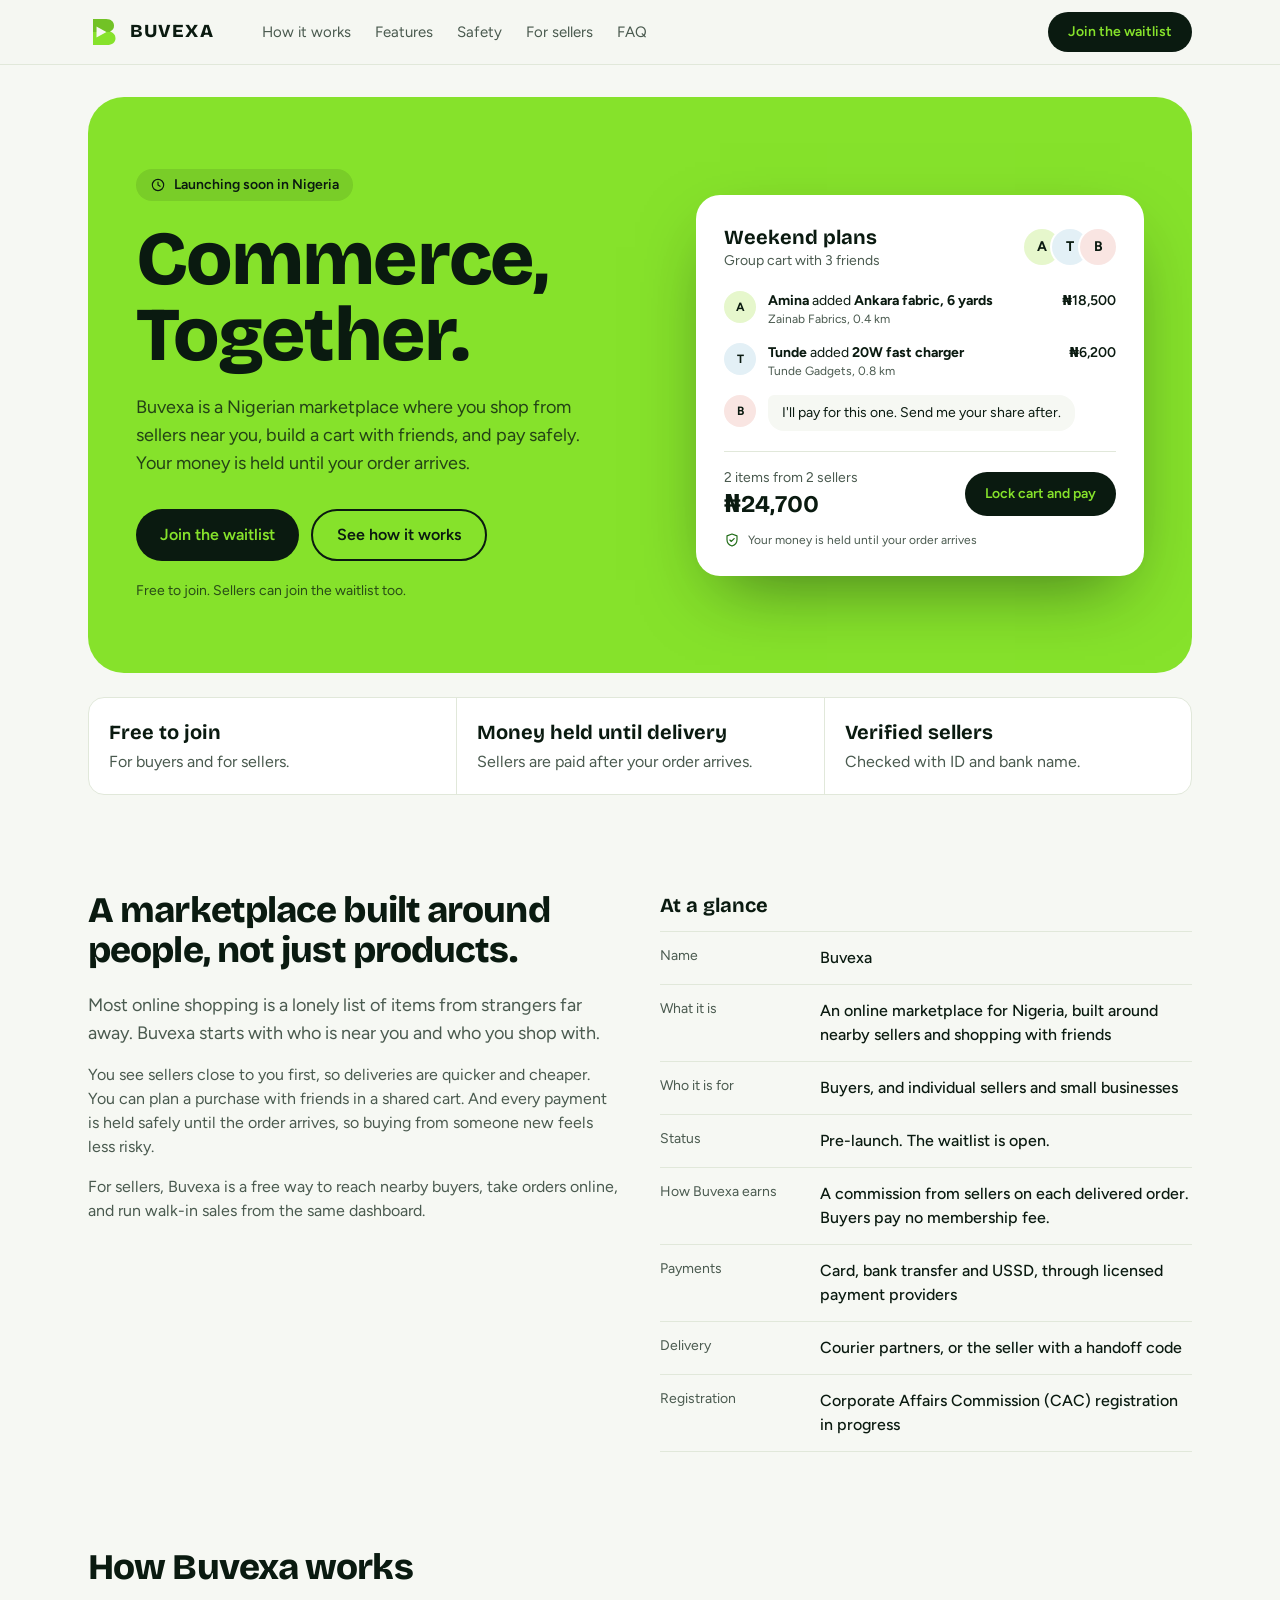
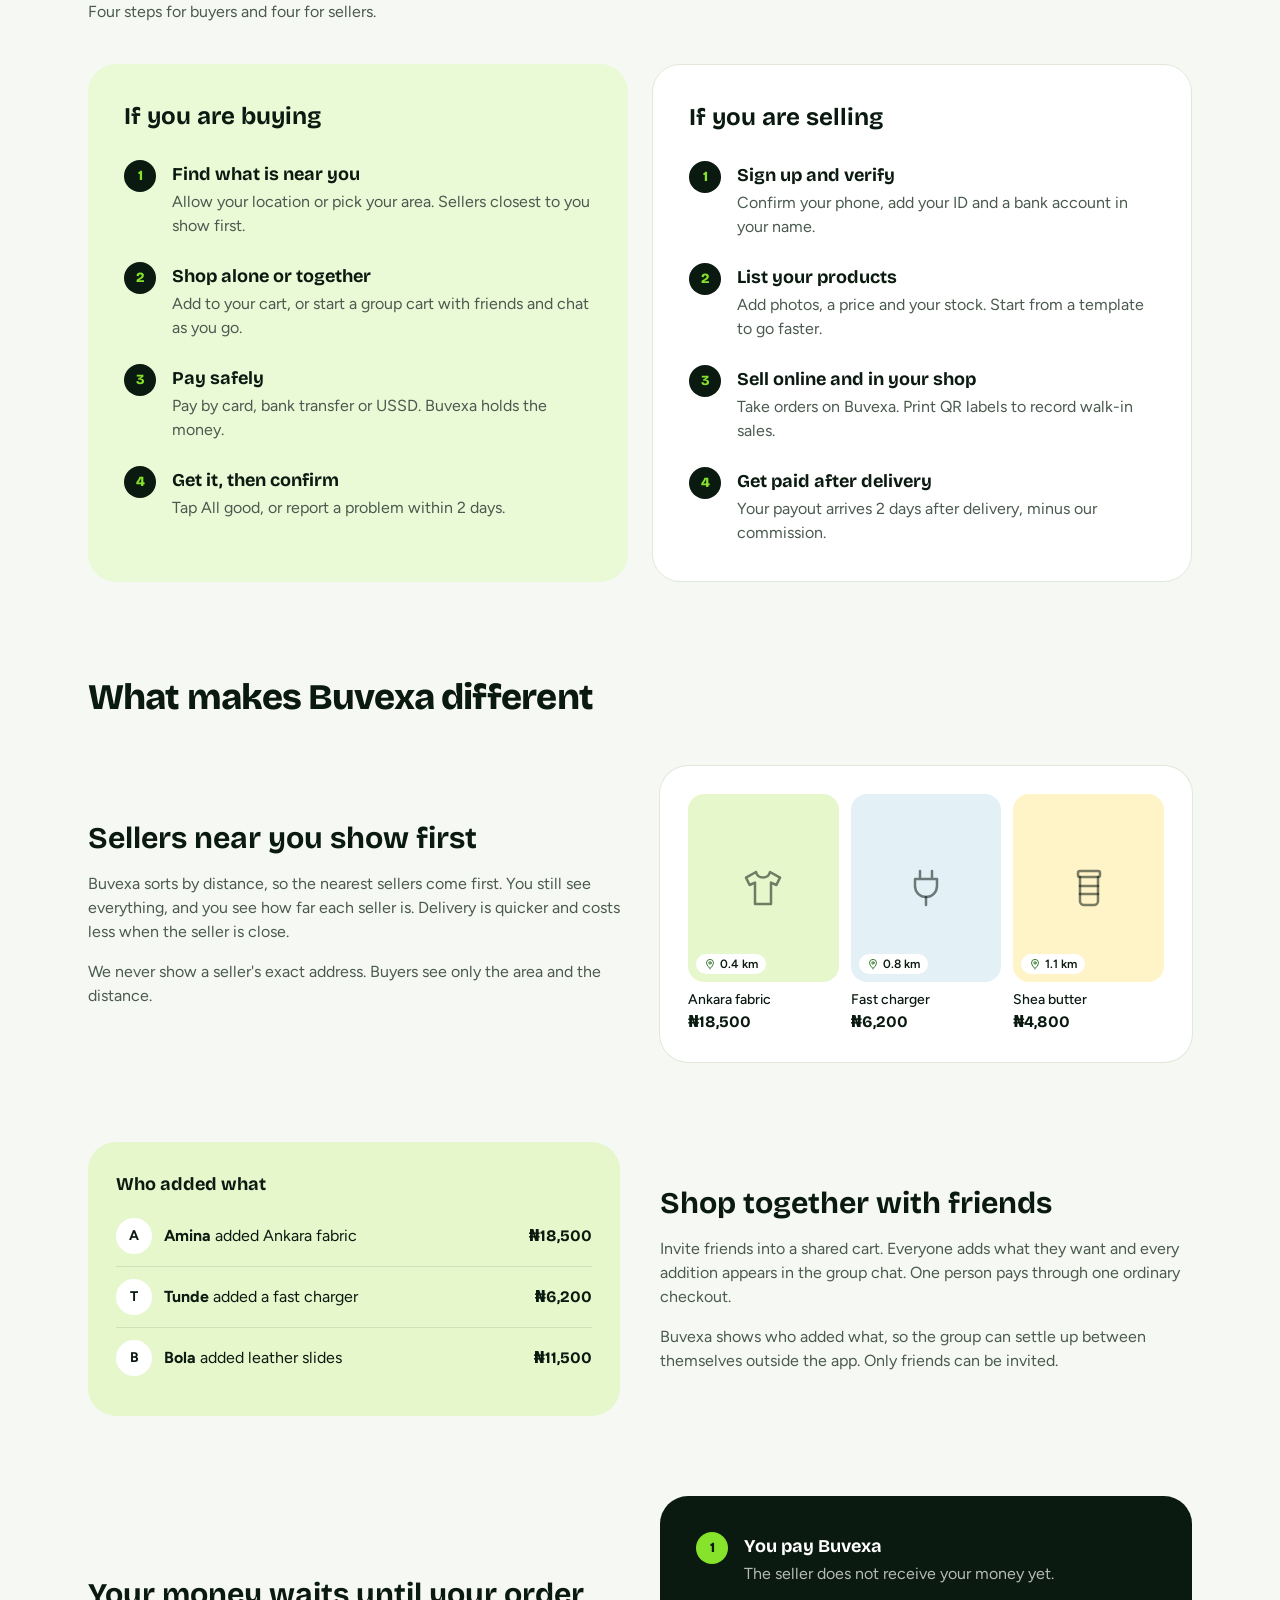
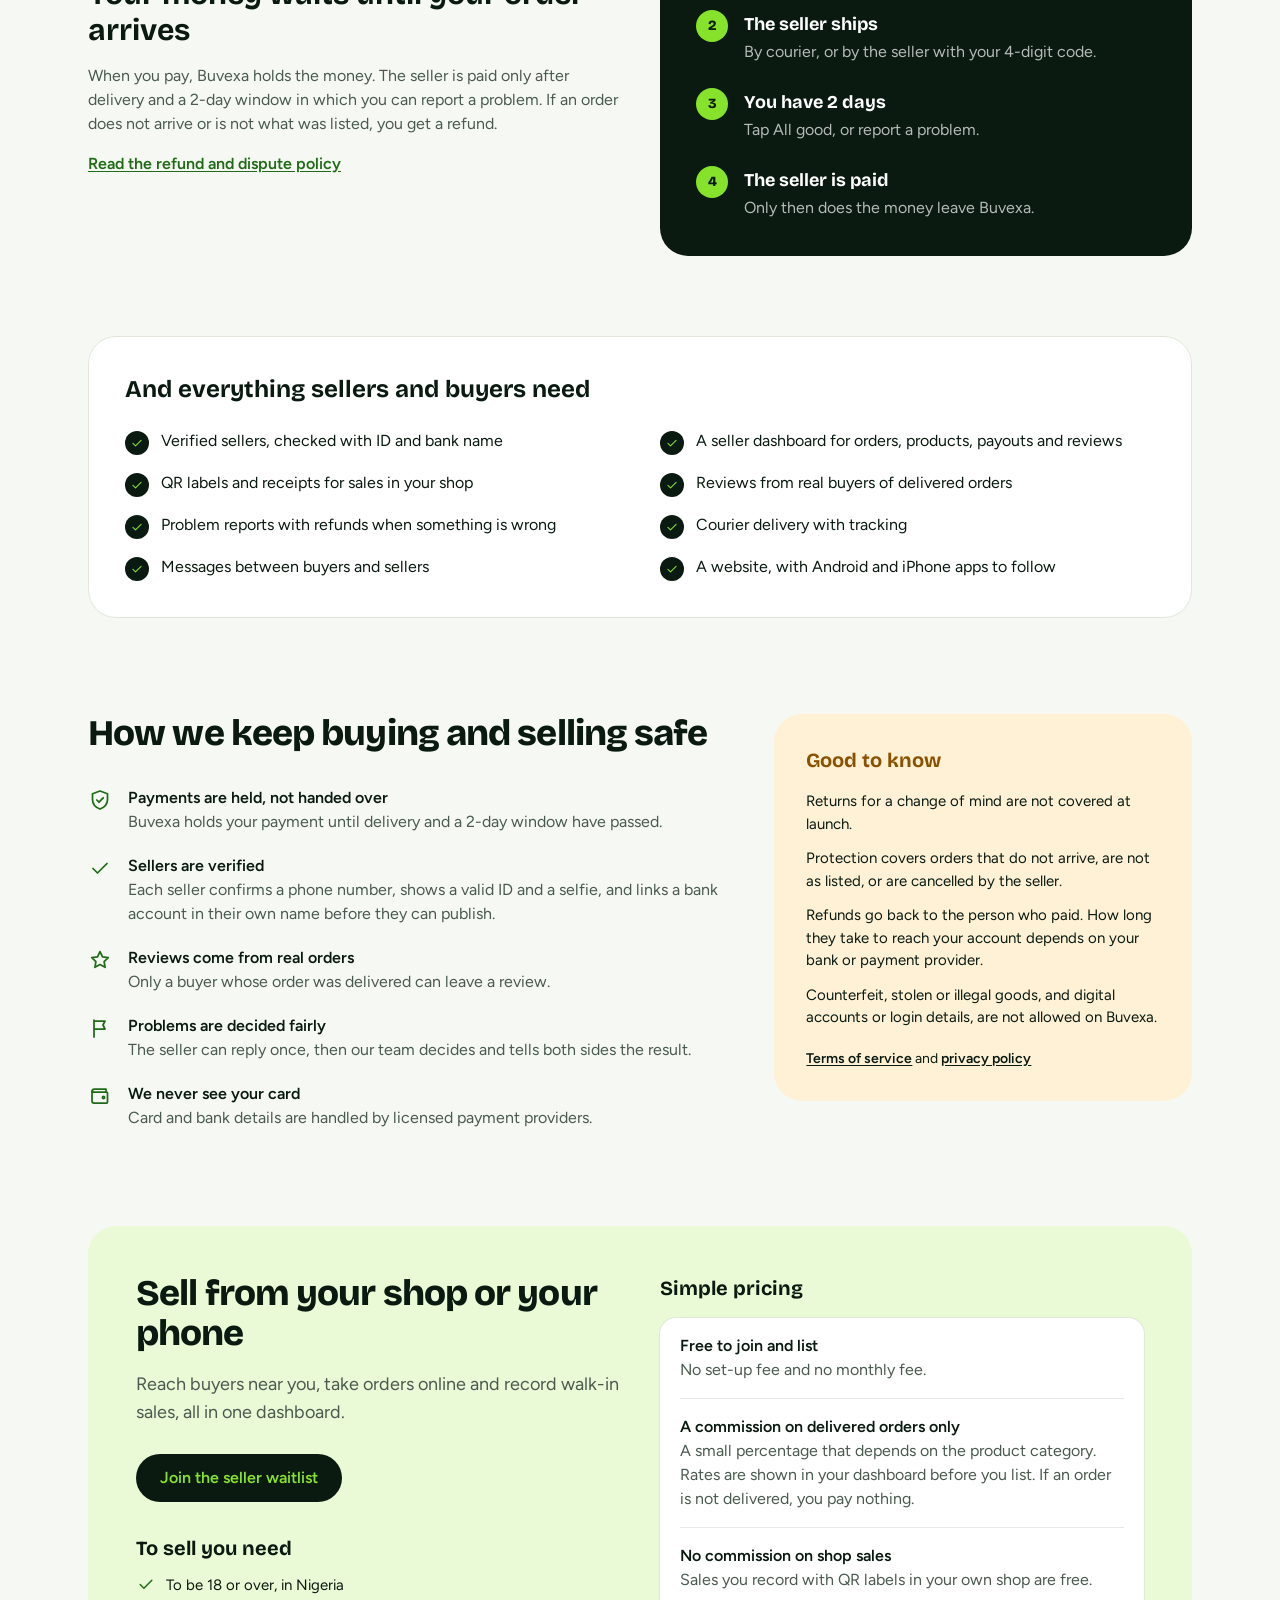
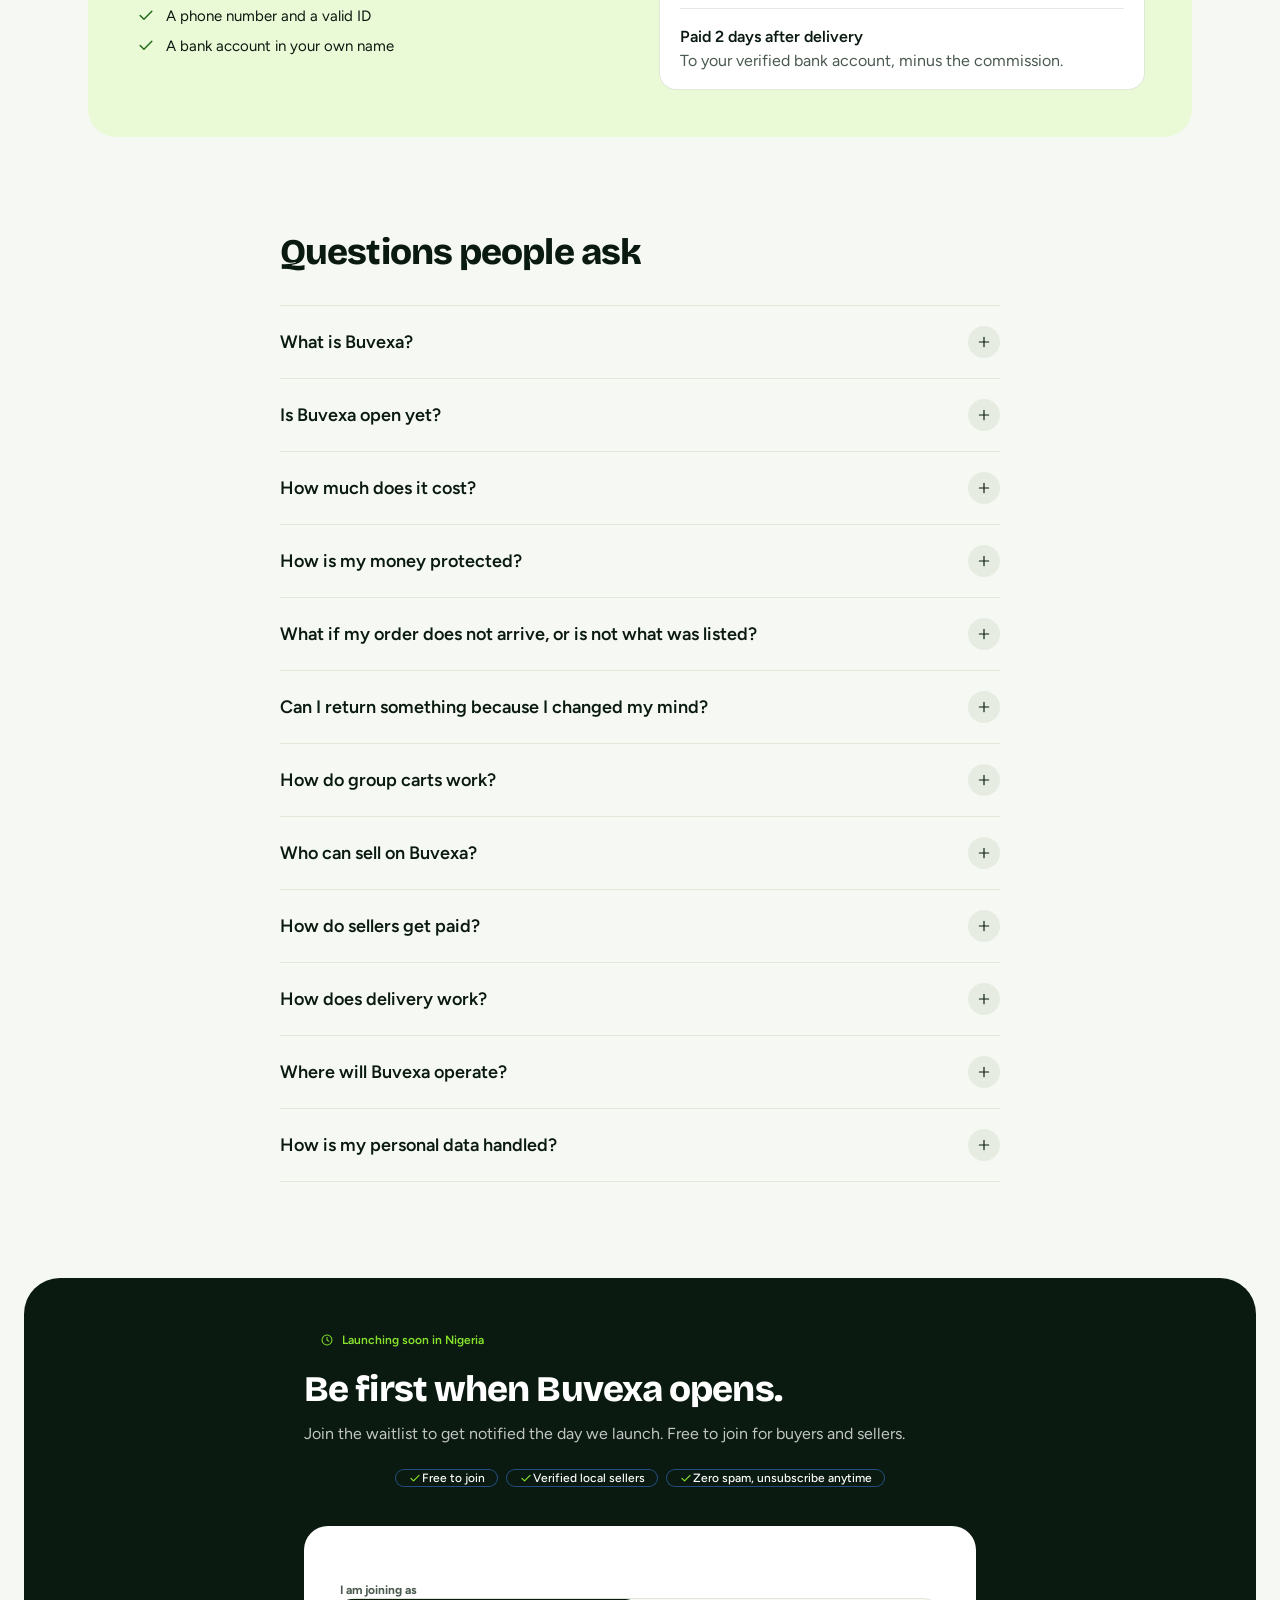
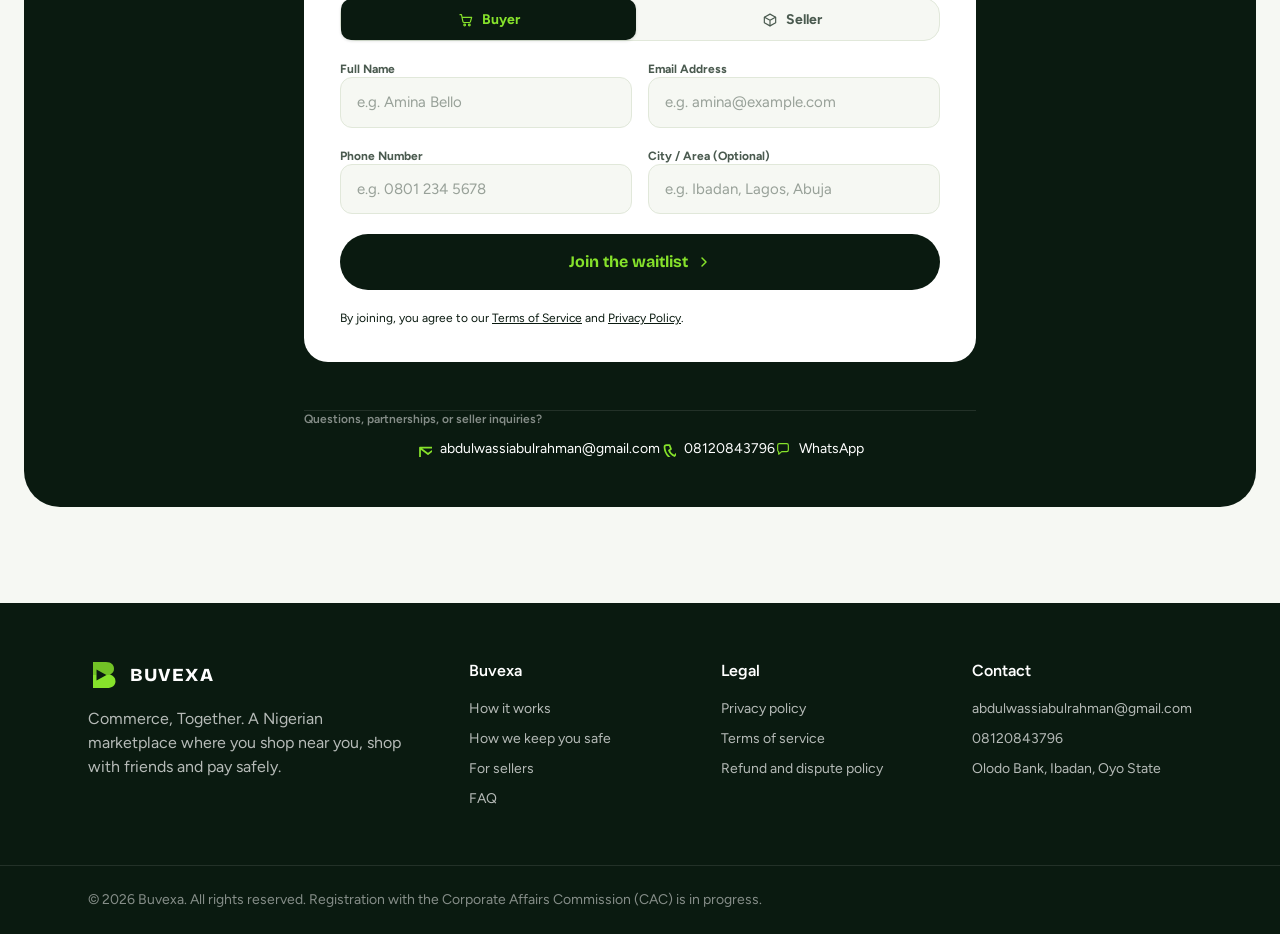
==== commit 69a1c0ec: "Refactor waitlist form: expand desktop layout, remove emojis, polish design" ====
--- a/index.html
+++ b/index.html
@@ -112,125 +112,126 @@
 
 <section id="faq" class="mx-auto mt-24 max-w-3xl scroll-mt-24 px-4 sm:px-6"><h2 class="font-display text-3xl font-extrabold tracking-tight sm:text-4xl">Questions people ask</h2><div class="mt-8 border-t border-mist"><details class="group border-b border-mist py-5"><summary class="flex cursor-pointer list-none items-center justify-between gap-4 text-lg font-semibold [&::-webkit-details-marker]:hidden">What is Buvexa?<span class="grid h-8 w-8 shrink-0 place-items-center rounded-full bg-mist/70 transition-transform group-open:rotate-45"><svg class="h-4 w-4" fill="none" stroke="currentColor" stroke-width="1.75" stroke-linecap="round" stroke-linejoin="round" aria-hidden="true"><use href="#i-plus"/></svg></span></summary><div class="mt-3 max-w-2xl text-ink-2">Buvexa is an online marketplace for Nigeria. You shop from sellers near you, you can build a shared cart with friends, and your payment is held until your order arrives.</div></details><details class="group border-b border-mist py-5"><summary class="flex cursor-pointer list-none items-center justify-between gap-4 text-lg font-semibold [&::-webkit-details-marker]:hidden">Is Buvexa open yet?<span class="grid h-8 w-8 shrink-0 place-items-center rounded-full bg-mist/70 transition-transform group-open:rotate-45"><svg class="h-4 w-4" fill="none" stroke="currentColor" stroke-width="1.75" stroke-linecap="round" stroke-linejoin="round" aria-hidden="true"><use href="#i-plus"/></svg></span></summary><div class="mt-3 max-w-2xl text-ink-2">Not yet. We are preparing to launch. Join the waitlist and we will email you the day it opens.</div></details><details class="group border-b border-mist py-5"><summary class="flex cursor-pointer list-none items-center justify-between gap-4 text-lg font-semibold [&::-webkit-details-marker]:hidden">How much does it cost?<span class="grid h-8 w-8 shrink-0 place-items-center rounded-full bg-mist/70 transition-transform group-open:rotate-45"><svg class="h-4 w-4" fill="none" stroke="currentColor" stroke-width="1.75" stroke-linecap="round" stroke-linejoin="round" aria-hidden="true"><use href="#i-plus"/></svg></span></summary><div class="mt-3 max-w-2xl text-ink-2">It is free to join, for buyers and sellers. Buyers pay for their items and the delivery fee shown at checkout. Sellers pay a small commission only on orders that are delivered.</div></details><details class="group border-b border-mist py-5"><summary class="flex cursor-pointer list-none items-center justify-between gap-4 text-lg font-semibold [&::-webkit-details-marker]:hidden">How is my money protected?<span class="grid h-8 w-8 shrink-0 place-items-center rounded-full bg-mist/70 transition-transform group-open:rotate-45"><svg class="h-4 w-4" fill="none" stroke="currentColor" stroke-width="1.75" stroke-linecap="round" stroke-linejoin="round" aria-hidden="true"><use href="#i-plus"/></svg></span></summary><div class="mt-3 max-w-2xl text-ink-2">When you pay, Buvexa holds your payment. The seller is not paid until your order has been delivered and you have had 2 days to report a problem. We never see your card details. Payments go through licensed payment providers.</div></details><details class="group border-b border-mist py-5"><summary class="flex cursor-pointer list-none items-center justify-between gap-4 text-lg font-semibold [&::-webkit-details-marker]:hidden">What if my order does not arrive, or is not what was listed?<span class="grid h-8 w-8 shrink-0 place-items-center rounded-full bg-mist/70 transition-transform group-open:rotate-45"><svg class="h-4 w-4" fill="none" stroke="currentColor" stroke-width="1.75" stroke-linecap="round" stroke-linejoin="round" aria-hidden="true"><use href="#i-plus"/></svg></span></summary><div class="mt-3 max-w-2xl text-ink-2">Report a problem in the app within 2 days of delivery. The seller can reply, then our team decides. If you are right, you get a refund. Read the <a class="font-semibold underline underline-offset-2" href="refunds.html">refund and dispute policy</a>.</div></details><details class="group border-b border-mist py-5"><summary class="flex cursor-pointer list-none items-center justify-between gap-4 text-lg font-semibold [&::-webkit-details-marker]:hidden">Can I return something because I changed my mind?<span class="grid h-8 w-8 shrink-0 place-items-center rounded-full bg-mist/70 transition-transform group-open:rotate-45"><svg class="h-4 w-4" fill="none" stroke="currentColor" stroke-width="1.75" stroke-linecap="round" stroke-linejoin="round" aria-hidden="true"><use href="#i-plus"/></svg></span></summary><div class="mt-3 max-w-2xl text-ink-2">Not at launch. Our protection covers orders that do not arrive, are not as listed, or are cancelled by the seller.</div></details><details class="group border-b border-mist py-5"><summary class="flex cursor-pointer list-none items-center justify-between gap-4 text-lg font-semibold [&::-webkit-details-marker]:hidden">How do group carts work?<span class="grid h-8 w-8 shrink-0 place-items-center rounded-full bg-mist/70 transition-transform group-open:rotate-45"><svg class="h-4 w-4" fill="none" stroke="currentColor" stroke-width="1.75" stroke-linecap="round" stroke-linejoin="round" aria-hidden="true"><use href="#i-plus"/></svg></span></summary><div class="mt-3 max-w-2xl text-ink-2">Start a group cart and invite friends from your friend list. Everyone can add items, and each addition shows in the group chat. One person pays through one ordinary checkout, and the group settles up between themselves outside Buvexa.</div></details><details class="group border-b border-mist py-5"><summary class="flex cursor-pointer list-none items-center justify-between gap-4 text-lg font-semibold [&::-webkit-details-marker]:hidden">Who can sell on Buvexa?<span class="grid h-8 w-8 shrink-0 place-items-center rounded-full bg-mist/70 transition-transform group-open:rotate-45"><svg class="h-4 w-4" fill="none" stroke="currentColor" stroke-width="1.75" stroke-linecap="round" stroke-linejoin="round" aria-hidden="true"><use href="#i-plus"/></svg></span></summary><div class="mt-3 max-w-2xl text-ink-2">Anyone aged 18 or over in Nigeria with a valid ID and a bank account in their own name. We verify each seller before they can publish products.</div></details><details class="group border-b border-mist py-5"><summary class="flex cursor-pointer list-none items-center justify-between gap-4 text-lg font-semibold [&::-webkit-details-marker]:hidden">How do sellers get paid?<span class="grid h-8 w-8 shrink-0 place-items-center rounded-full bg-mist/70 transition-transform group-open:rotate-45"><svg class="h-4 w-4" fill="none" stroke="currentColor" stroke-width="1.75" stroke-linecap="round" stroke-linejoin="round" aria-hidden="true"><use href="#i-plus"/></svg></span></summary><div class="mt-3 max-w-2xl text-ink-2">Two days after delivery, to the seller's verified bank account, minus our commission. If a buyer reports a problem, the payout waits until it is resolved.</div></details><details class="group border-b border-mist py-5"><summary class="flex cursor-pointer list-none items-center justify-between gap-4 text-lg font-semibold [&::-webkit-details-marker]:hidden">How does delivery work?<span class="grid h-8 w-8 shrink-0 place-items-center rounded-full bg-mist/70 transition-transform group-open:rotate-45"><svg class="h-4 w-4" fill="none" stroke="currentColor" stroke-width="1.75" stroke-linecap="round" stroke-linejoin="round" aria-hidden="true"><use href="#i-plus"/></svg></span></summary><div class="mt-3 max-w-2xl text-ink-2">Sellers ship with courier partners, starting with Sendbox, or deliver themselves. A self-delivered order is confirmed with a 4-digit code that only the buyer has.</div></details><details class="group border-b border-mist py-5"><summary class="flex cursor-pointer list-none items-center justify-between gap-4 text-lg font-semibold [&::-webkit-details-marker]:hidden">Where will Buvexa operate?<span class="grid h-8 w-8 shrink-0 place-items-center rounded-full bg-mist/70 transition-transform group-open:rotate-45"><svg class="h-4 w-4" fill="none" stroke="currentColor" stroke-width="1.75" stroke-linecap="round" stroke-linejoin="round" aria-hidden="true"><use href="#i-plus"/></svg></span></summary><div class="mt-3 max-w-2xl text-ink-2">Across Nigeria, starting close to home so deliveries are fast. We will announce the first cities at launch.</div></details><details class="group border-b border-mist py-5"><summary class="flex cursor-pointer list-none items-center justify-between gap-4 text-lg font-semibold [&::-webkit-details-marker]:hidden">How is my personal data handled?<span class="grid h-8 w-8 shrink-0 place-items-center rounded-full bg-mist/70 transition-transform group-open:rotate-45"><svg class="h-4 w-4" fill="none" stroke="currentColor" stroke-width="1.75" stroke-linecap="round" stroke-linejoin="round" aria-hidden="true"><use href="#i-plus"/></svg></span></summary><div class="mt-3 max-w-2xl text-ink-2">We collect only what we need to run the service and we never sell it. Read our <a class="font-semibold underline underline-offset-2" href="privacy.html">privacy policy</a>.</div></details></div></section>
 
-<section id="waitlist" class="mx-auto mt-24 max-w-6xl scroll-mt-24 px-4 sm:px-6">
-  <div class="grid items-start gap-10 rounded-[28px] bg-ink p-6 text-white sm:p-12 lg:grid-cols-12">
-    <!-- Left Column: Info & Contact Details -->
-    <div class="lg:col-span-5">
-      <span class="inline-flex items-center gap-2 rounded-full bg-white/10 px-3.5 py-1.5 text-xs font-semibold text-lime">
-        <svg class="h-4 w-4" fill="none" stroke="currentColor" stroke-width="1.75" stroke-linecap="round" stroke-linejoin="round" aria-hidden="true"><use href="#i-clock"/></svg>
-        Opening Soon in Nigeria
+<section id="waitlist" class="mx-auto mt-24 max-w-5xl scroll-mt-24 px-4 sm:px-6">
+  <div class="overflow-hidden rounded-[28px] bg-ink p-7 text-white sm:rounded-[36px] sm:p-12 lg:p-16">
+    <div class="mx-auto max-w-2xl text-center">
+      <span class="inline-flex items-center gap-2 rounded-full bg-white/10 px-4 py-1.5 text-xs font-semibold text-lime">
+        <svg class="h-3.5 w-3.5" fill="none" stroke="currentColor" stroke-width="1.75" stroke-linecap="round" stroke-linejoin="round" aria-hidden="true"><use href="#i-clock"/></svg>
+        Launching soon in Nigeria
       </span>
-      <h2 class="mt-5 font-display text-3xl font-extrabold tracking-tight sm:text-4xl">Be first when Buvexa opens.</h2>
-      <p class="mt-4 text-white/75 leading-relaxed">Join the waitlist and we will notify you the day we launch. It is completely free, whether you want to shop from nearby verified sellers or open your own store.</p>
+      <h2 class="mt-4 font-display text-3xl font-extrabold tracking-tight sm:text-4xl lg:text-5xl">Be first when Buvexa opens.</h2>
+      <p class="mt-3 text-base text-white/75 sm:text-lg">Join the waitlist to get notified the day we launch. Free to join for buyers and sellers.</p>
       
-      <ul class="mt-6 space-y-3 text-sm text-white/85">
-        <li class="flex items-center gap-2.5">
-          <span class="grid h-5 w-5 place-items-center rounded-full bg-lime text-ink"><svg class="h-3 w-3" fill="none" stroke="currentColor" stroke-width="2.5" stroke-linecap="round" stroke-linejoin="round" aria-hidden="true"><use href="#i-check"/></svg></span>
-          <span>Free to join for buyers and sellers</span>
-        </li>
-        <li class="flex items-center gap-2.5">
-          <span class="grid h-5 w-5 place-items-center rounded-full bg-lime text-ink"><svg class="h-3 w-3" fill="none" stroke="currentColor" stroke-width="2.5" stroke-linecap="round" stroke-linejoin="round" aria-hidden="true"><use href="#i-check"/></svg></span>
-          <span>First access to nearest verified sellers</span>
-        </li>
-        <li class="flex items-center gap-2.5">
-          <span class="grid h-5 w-5 place-items-center rounded-full bg-lime text-ink"><svg class="h-3 w-3" fill="none" stroke="currentColor" stroke-width="2.5" stroke-linecap="round" stroke-linejoin="round" aria-hidden="true"><use href="#i-check"/></svg></span>
-          <span>Zero spam — unsubscribe anytime</span>
-        </li>
-      </ul>
-
-      <div class="mt-10 border-t border-white/10 pt-8">
-        <h3 class="font-display text-lg font-bold">Contact us</h3>
-        <p class="mt-1 text-xs text-white/60">Questions, partnerships, or partner help:</p>
-        <ul class="mt-4 space-y-3 text-sm text-white/80">
-          <li class="flex items-center gap-3">
-            <span class="text-lime"><svg class="h-4 w-4" fill="none" stroke="currentColor" stroke-width="1.75" stroke-linecap="round" stroke-linejoin="round" aria-hidden="true"><path d="M4 6.5h16v11H4zM4 7l8 6 8-6"/></svg></span>
-            <a href="mailto:abdulwassiabulrahman@gmail.com" class="hover:underline">abdulwassiabulrahman@gmail.com</a>
-          </li>
-          <li class="flex items-center gap-3">
-            <span class="text-lime"><svg class="h-4 w-4" fill="none" stroke="currentColor" stroke-width="1.75" stroke-linecap="round" stroke-linejoin="round" aria-hidden="true"><path d="M6.5 4h3l1.5 4-2 1.5a10 10 0 0 0 5.5 5.5L16 13l4 1.5v3a2 2 0 0 1-2 2A14 14 0 0 1 4.5 6a2 2 0 0 1 2-2z"/></svg></span>
-            <a href="tel:08120843796" class="hover:underline">08120843796</a>
-          </li>
-          <li class="flex items-center gap-3">
-            <span class="text-lime"><svg class="h-4 w-4" fill="none" stroke="currentColor" stroke-width="1.75" stroke-linecap="round" stroke-linejoin="round" aria-hidden="true"><use href="#i-chat"/></svg></span>
-            <a href="https://wa.me/2348120843796" class="hover:underline">Message us on WhatsApp</a>
-          </li>
-          <li class="flex items-center gap-3">
-            <span class="text-lime"><svg class="h-4 w-4" fill="none" stroke="currentColor" stroke-width="1.75" stroke-linecap="round" stroke-linejoin="round" aria-hidden="true"><use href="#i-pin"/></svg></span>
-            <span>Olodo Bank, Ibadan, Oyo State</span>
-          </li>
-        </ul>
+      <!-- Trust badges -->
+      <div class="mt-6 flex flex-wrap items-center justify-center gap-2.5 text-xs font-medium text-white/80">
+        <span class="inline-flex items-center gap-1.5 rounded-full bg-white/5 px-3 py-1 ring-1 ring-white/10">
+          <svg class="h-3.5 w-3.5 text-lime" fill="none" stroke="currentColor" stroke-width="2" stroke-linecap="round" stroke-linejoin="round" aria-hidden="true"><use href="#i-check"/></svg>
+          Free to join
+        </span>
+        <span class="inline-flex items-center gap-1.5 rounded-full bg-white/5 px-3 py-1 ring-1 ring-white/10">
+          <svg class="h-3.5 w-3.5 text-lime" fill="none" stroke="currentColor" stroke-width="2" stroke-linecap="round" stroke-linejoin="round" aria-hidden="true"><use href="#i-check"/></svg>
+          Verified local sellers
+        </span>
+        <span class="inline-flex items-center gap-1.5 rounded-full bg-white/5 px-3 py-1 ring-1 ring-white/10">
+          <svg class="h-3.5 w-3.5 text-lime" fill="none" stroke="currentColor" stroke-width="2" stroke-linecap="round" stroke-linejoin="round" aria-hidden="true"><use href="#i-check"/></svg>
+          Zero spam, unsubscribe anytime
+        </span>
       </div>
     </div>
 
-    <!-- Right Column: Interactive Waitlist Form Card -->
-    <div class="lg:col-span-7">
-      <div class="rounded-3xl bg-white p-6 text-ink shadow-[0_28px_70px_-24px_rgba(10,26,16,0.55)] sm:p-8">
-        <div class="mb-5">
-          <h3 class="font-display text-2xl font-bold">Join the waitlist</h3>
-          <p class="mt-1 text-sm text-ink-2">Select your role and enter your details to reserve your spot.</p>
+    <!-- The Form Card: Wide, spacious, and styled to match site -->
+    <div class="mx-auto mt-10 max-w-2xl rounded-3xl bg-white p-6 text-ink shadow-[0_28px_70px_-24px_rgba(0,0,0,0.65)] sm:p-9">
+      <form id="waitlistForm" action="https://api.web3forms.com/submit" method="POST" class="space-y-5">
+        <input type="hidden" name="access_key" value="4dbb9cc5-0a87-42d6-a355-4c439ce4c647">
+        <input type="hidden" name="subject" value="New Buvexa Waitlist Submission">
+        <input type="hidden" name="from_name" value="Buvexa Waitlist">
+        <input type="hidden" name="role" id="roleInput" value="Buyer">
+        <input type="checkbox" name="botcheck" class="hidden" style="display: none;">
+
+        <!-- Role Selector Tabs -->
+        <div>
+          <label class="block text-xs font-bold uppercase tracking-wider text-ink-2 mb-2">I am joining as</label>
+          <div class="grid grid-cols-2 gap-2 p-1.5 rounded-2xl bg-paper border border-mist">
+            <button type="button" id="tabBuyer" class="form-tab active" aria-pressed="true">
+              <svg class="h-4 w-4" fill="none" stroke="currentColor" stroke-width="1.75" stroke-linecap="round" stroke-linejoin="round" aria-hidden="true"><use href="#i-cart"/></svg>
+              <span>Buyer</span>
+            </button>
+            <button type="button" id="tabSeller" class="form-tab" aria-pressed="false">
+              <svg class="h-4 w-4" fill="none" stroke="currentColor" stroke-width="1.75" stroke-linecap="round" stroke-linejoin="round" aria-hidden="true"><use href="#i-box"/></svg>
+              <span>Seller</span>
+            </button>
+          </div>
         </div>
 
-        <form id="waitlistForm" action="https://api.web3forms.com/submit" method="POST" class="space-y-4">
-          <!-- Web3Forms API Configuration -->
-          <input type="hidden" name="access_key" value="4dbb9cc5-0a87-42d6-a355-4c439ce4c647">
-          <input type="hidden" name="subject" value="New Buvexa Waitlist Submission">
-          <input type="hidden" name="from_name" value="Buvexa Waitlist">
-          <input type="hidden" name="role" id="roleInput" value="Buyer">
-          <!-- Honeypot for spam prevention -->
-          <input type="checkbox" name="botcheck" class="hidden" style="display: none;">
-
-          <!-- Role Selector Tabs -->
-          <div>
-            <label class="block text-xs font-bold uppercase tracking-wider text-ink-2 mb-2">I want to join as</label>
-            <div class="grid grid-cols-2 gap-2.5">
-              <button type="button" id="tabBuyer" class="form-tab active" aria-pressed="true">
-                <span>🛍️ Buyer</span>
-              </button>
-              <button type="button" id="tabSeller" class="form-tab" aria-pressed="false">
-                <span>🏷️ Seller</span>
-              </button>
-            </div>
-          </div>
-
-          <!-- Full Name -->
+        <!-- 2-Column Grid on Tablet/Desktop for Full Name & Email -->
+        <div class="grid gap-4 sm:grid-cols-2">
           <div>
             <label for="wlName" class="block text-xs font-bold uppercase tracking-wider text-ink-2 mb-1.5">Full Name</label>
             <input type="text" id="wlName" name="name" required placeholder="e.g. Amina Bello" class="form-input">
           </div>
-
-          <!-- Email Address -->
           <div>
             <label for="wlEmail" class="block text-xs font-bold uppercase tracking-wider text-ink-2 mb-1.5">Email Address</label>
             <input type="email" id="wlEmail" name="email" required placeholder="e.g. amina@example.com" class="form-input">
           </div>
-
-          <!-- Phone Number -->
+        </div>
+
+        <!-- 2-Column Grid for Phone & City/Area -->
+        <div class="grid gap-4 sm:grid-cols-2">
           <div>
             <label for="wlPhone" class="block text-xs font-bold uppercase tracking-wider text-ink-2 mb-1.5">Phone Number</label>
             <input type="tel" id="wlPhone" name="phone" required placeholder="e.g. 0801 234 5678" class="form-input">
           </div>
-
-          <!-- Conditional Seller Fields -->
-          <div id="sellerFields" class="hidden space-y-4 pt-1 border-t border-mist/80">
+          <div>
+            <label for="wlCity" class="block text-xs font-bold uppercase tracking-wider text-ink-2 mb-1.5">City / Area <span class="font-normal text-ink-2/70">(Optional)</span></label>
+            <input type="text" id="wlCity" name="city" placeholder="e.g. Ibadan, Lagos, Abuja" class="form-input">
+          </div>
+        </div>
+
+        <!-- Conditional Seller Fields -->
+        <div id="sellerFields" class="hidden space-y-4 pt-2 border-t border-mist">
+          <div class="grid gap-4 sm:grid-cols-2">
             <div>
               <label for="wlShopName" class="block text-xs font-bold uppercase tracking-wider text-ink-2 mb-1.5">Shop / Business Name <span class="font-normal text-ink-2/70">(Optional)</span></label>
-              <input type="text" id="wlShopName" name="shop_name" placeholder="e.g. Zainab Fabrics & Accessories" class="form-input">
+              <input type="text" id="wlShopName" name="shop_name" placeholder="e.g. Zainab Fabrics" class="form-input">
             </div>
             <div>
               <label for="wlWhatYouSell" class="block text-xs font-bold uppercase tracking-wider text-ink-2 mb-1.5">What do you sell? <span class="font-normal text-ink-2/70">(Optional)</span></label>
-              <input type="text" id="wlWhatYouSell" name="what_you_sell" placeholder="e.g. Ankara fabrics, shoes, gadgets, cosmetics" class="form-input">
+              <input type="text" id="wlWhatYouSell" name="what_you_sell" placeholder="e.g. Fashion, Gadgets, Food" class="form-input">
             </div>
           </div>
-
-          <!-- Submit Button -->
-          <button type="submit" id="waitlistSubmitBtn" class="mt-2 flex w-full items-center justify-center gap-2 rounded-full bg-ink px-6 py-3.5 font-semibold text-lime hover:bg-black transition cursor-pointer">
-            <span id="submitBtnText">Join the waitlist</span>
-            <svg class="h-4 w-4" fill="none" stroke="currentColor" stroke-width="2" stroke-linecap="round" stroke-linejoin="round" aria-hidden="true"><use href="#i-chev-right"/></svg>
-          </button>
-
-          <!-- Feedback status notification -->
-          <div id="waitlistResult" class="hidden rounded-xl p-3.5 text-center text-sm font-semibold transition" aria-live="polite"></div>
-        </form>
+        </div>
+
+        <!-- Submit Button -->
+        <button type="submit" id="waitlistSubmitBtn" class="flex w-full items-center justify-center gap-2 rounded-full bg-ink px-6 py-4 font-display text-base font-bold text-lime hover:bg-black transition cursor-pointer shadow-sm">
+          <span id="submitBtnText">Join the waitlist</span>
+          <svg class="h-4 w-4" fill="none" stroke="currentColor" stroke-width="2.25" stroke-linecap="round" stroke-linejoin="round" aria-hidden="true"><use href="#i-chev-right"/></svg>
+        </button>
+
+        <p class="text-center text-xs text-ink-2/75">
+          By joining, you agree to our <a href="terms.html" class="underline hover:text-ink">Terms of Service</a> and <a href="privacy.html" class="underline hover:text-ink">Privacy Policy</a>.
+        </p>
+
+        <!-- Feedback Alert -->
+        <div id="waitlistResult" class="hidden rounded-2xl p-4 text-center text-sm font-semibold transition" aria-live="polite"></div>
+      </form>
+    </div>
+
+    <!-- Contact details row underneath -->
+    <div class="mx-auto mt-12 max-w-2xl border-t border-white/10 pt-8 text-center">
+      <p class="text-xs font-semibold uppercase tracking-wider text-white/50">Questions, partnerships, or seller inquiries?</p>
+      <div class="mt-3 flex flex-wrap items-center justify-center gap-x-8 gap-y-2 text-sm text-white/80">
+        <a href="mailto:abdulwassiabulrahman@gmail.com" class="inline-flex items-center gap-2 hover:text-lime">
+          <svg class="h-4 w-4 text-lime" fill="none" stroke="currentColor" stroke-width="1.75" stroke-linecap="round" stroke-linejoin="round" aria-hidden="true"><path d="M4 6.5h16v11H4zM4 7l8 6 8-6"/></svg>
+          abdulwassiabulrahman@gmail.com
+        </a>
+        <a href="tel:08120843796" class="inline-flex items-center gap-2 hover:text-lime">
+          <svg class="h-4 w-4 text-lime" fill="none" stroke="currentColor" stroke-width="1.75" stroke-linecap="round" stroke-linejoin="round" aria-hidden="true"><path d="M6.5 4h3l1.5 4-2 1.5a10 10 0 0 0 5.5 5.5L16 13l4 1.5v3a2 2 0 0 1-2 2A14 14 0 0 1 4.5 6a2 2 0 0 1 2-2z"/></svg>
+          08120843796
+        </a>
+        <a href="https://wa.me/2348120843796" class="inline-flex items-center gap-2 hover:text-lime">
+          <svg class="h-4 w-4 text-lime" fill="none" stroke="currentColor" stroke-width="1.75" stroke-linecap="round" stroke-linejoin="round" aria-hidden="true"><use href="#i-chat"/></svg>
+          WhatsApp
+        </a>
       </div>
     </div>
   </div>
@@ -336,7 +337,7 @@
         if (response.status === 200 && res.success !== false) {
           result.classList.remove('bg-paper', 'text-ink-2', 'bg-amber-soft', 'text-amber');
           result.classList.add('bg-lime-soft', 'text-lime-deep');
-          result.innerHTML = '🎉 You are on the waitlist! We will notify you the moment Buvexa launches.';
+          result.innerHTML = '<span class="inline-flex items-center justify-center gap-2"><svg class="h-4 w-4 shrink-0 text-lime-deep" fill="none" stroke="currentColor" stroke-width="2.5" stroke-linecap="round" stroke-linejoin="round" aria-hidden="true"><use href="#i-check"/></svg><span>You are on the waitlist! We will notify you the moment Buvexa launches.</span></span>';
           form.reset();
           setRole('Buyer');
         } else {
--- a/assets/style.css
+++ b/assets/style.css
@@ -7,7 +7,7 @@
   border-radius: 0.75rem;
   border: 1px solid #E1E8DA;
   background-color: #F6F8F3;
-  padding: 0.75rem 1rem;
+  padding: 0.8125rem 1rem;
   font-size: 0.9375rem;
   color: #0A1A10;
   font-family: inherit;
@@ -17,14 +17,14 @@
   outline: none;
   border-color: #0A1A10;
   background-color: #ffffff;
-  box-shadow: 0 0 0 2px rgba(134, 226, 43, 0.35);
+  box-shadow: 0 0 0 3px rgba(134, 226, 43, 0.35);
 }
 .form-input::placeholder {
-  color: rgba(74, 90, 79, 0.6);
+  color: rgba(74, 90, 79, 0.55);
 }
 .form-tab {
   cursor: pointer;
-  border-radius: 0.75rem;
+  border-radius: 0.625rem;
   padding: 0.625rem 1rem;
   font-size: 0.875rem;
   font-weight: 700;
@@ -35,17 +35,19 @@
   align-items: center;
   justify-content: center;
   gap: 0.5rem;
+  border: none;
 }
 .form-tab.active {
   background-color: #0A1A10;
   color: #86E22B;
+  box-shadow: 0 1px 3px rgba(10, 26, 16, 0.15);
 }
 .form-tab:not(.active) {
-  background-color: #F6F8F3;
+  background-color: transparent;
   color: #4A5A4F;
-  border: 1px solid #E1E8DA;
 }
 .form-tab:not(.active):hover {
   background-color: #ffffff;
   color: #0A1A10;
 }
+
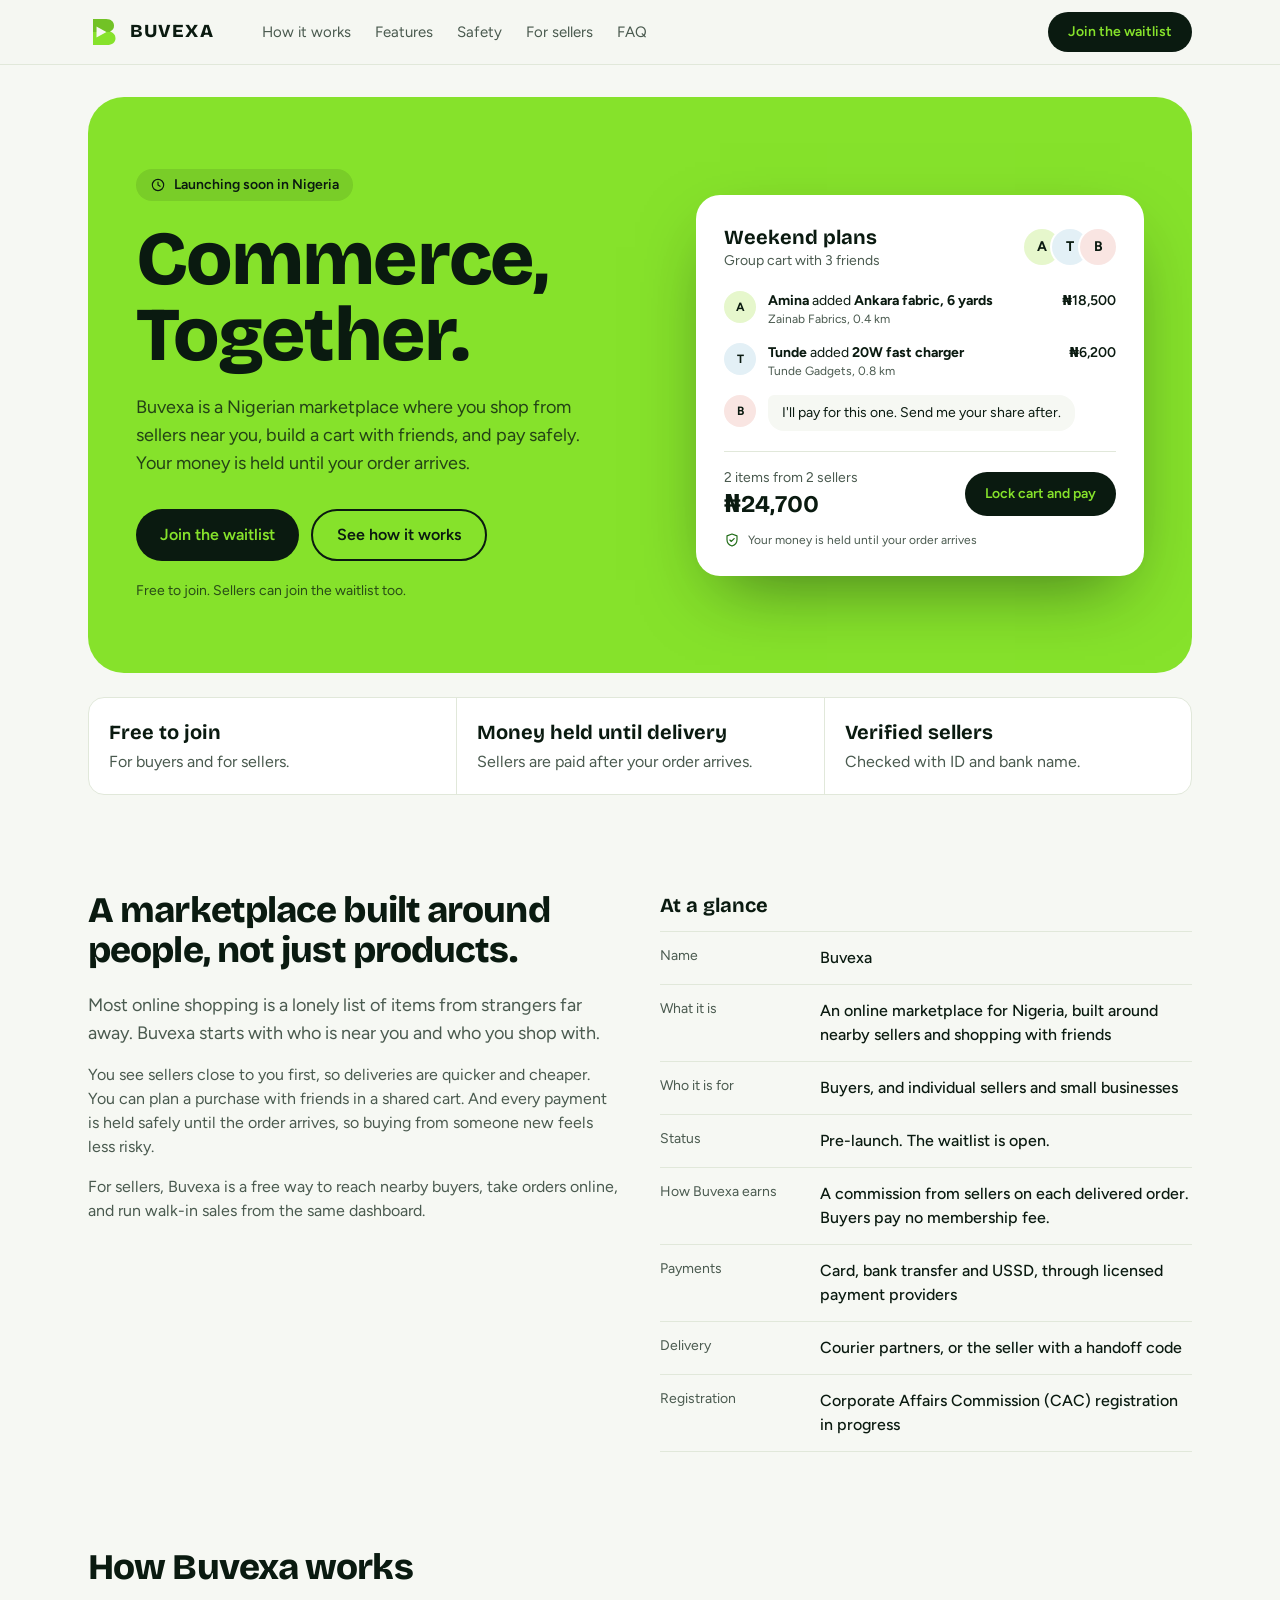
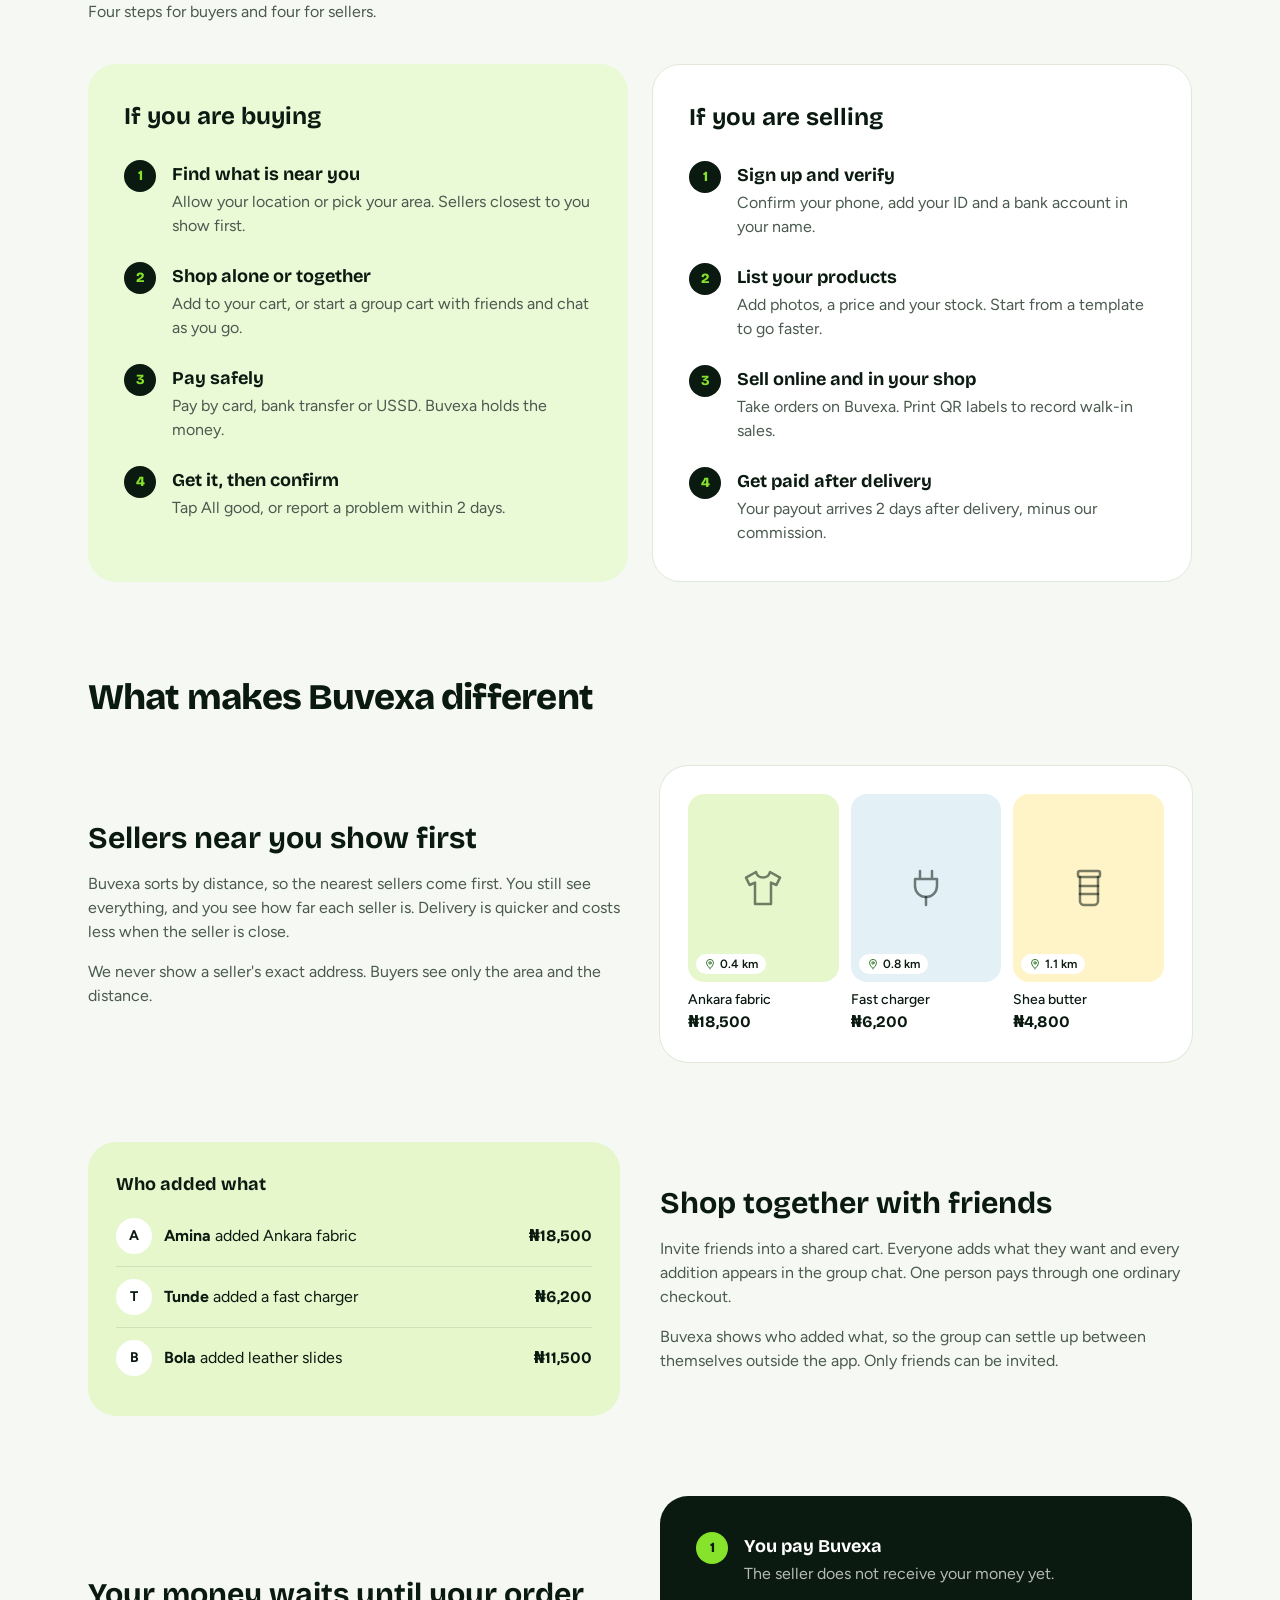
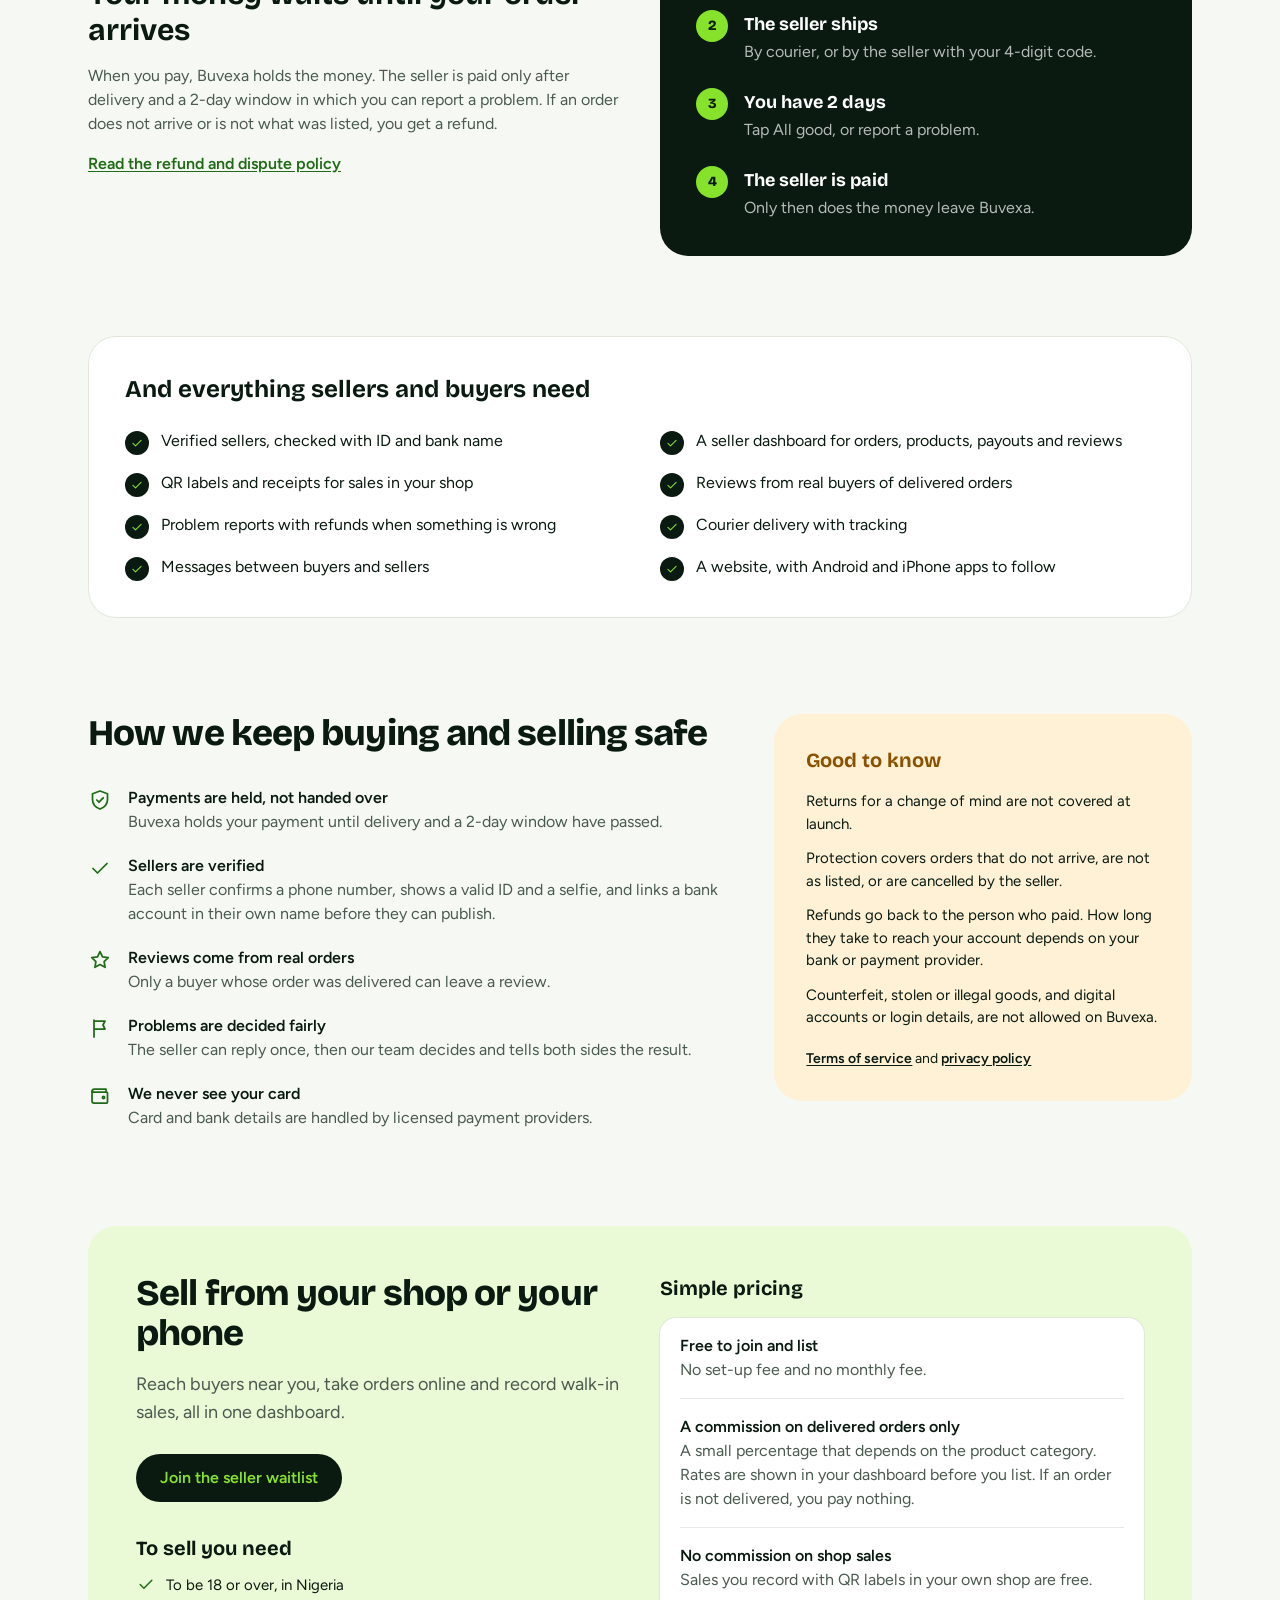
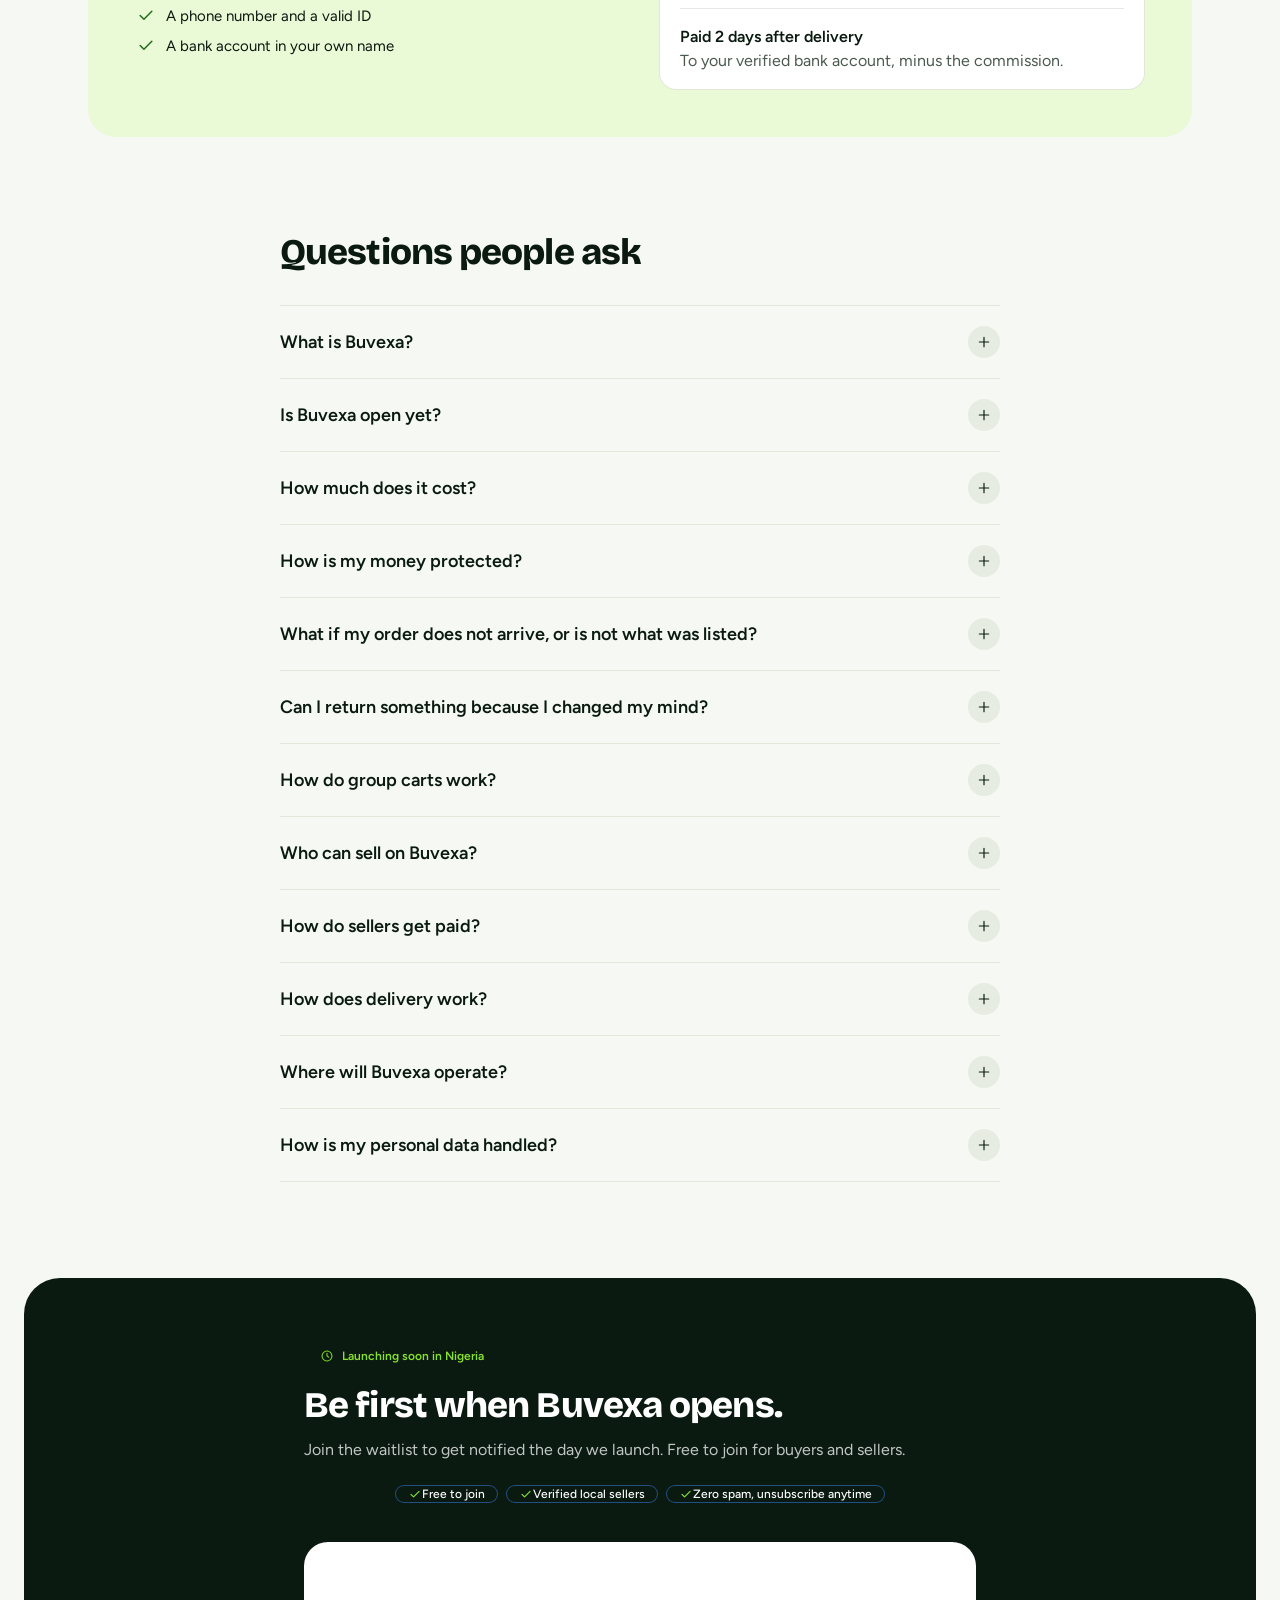
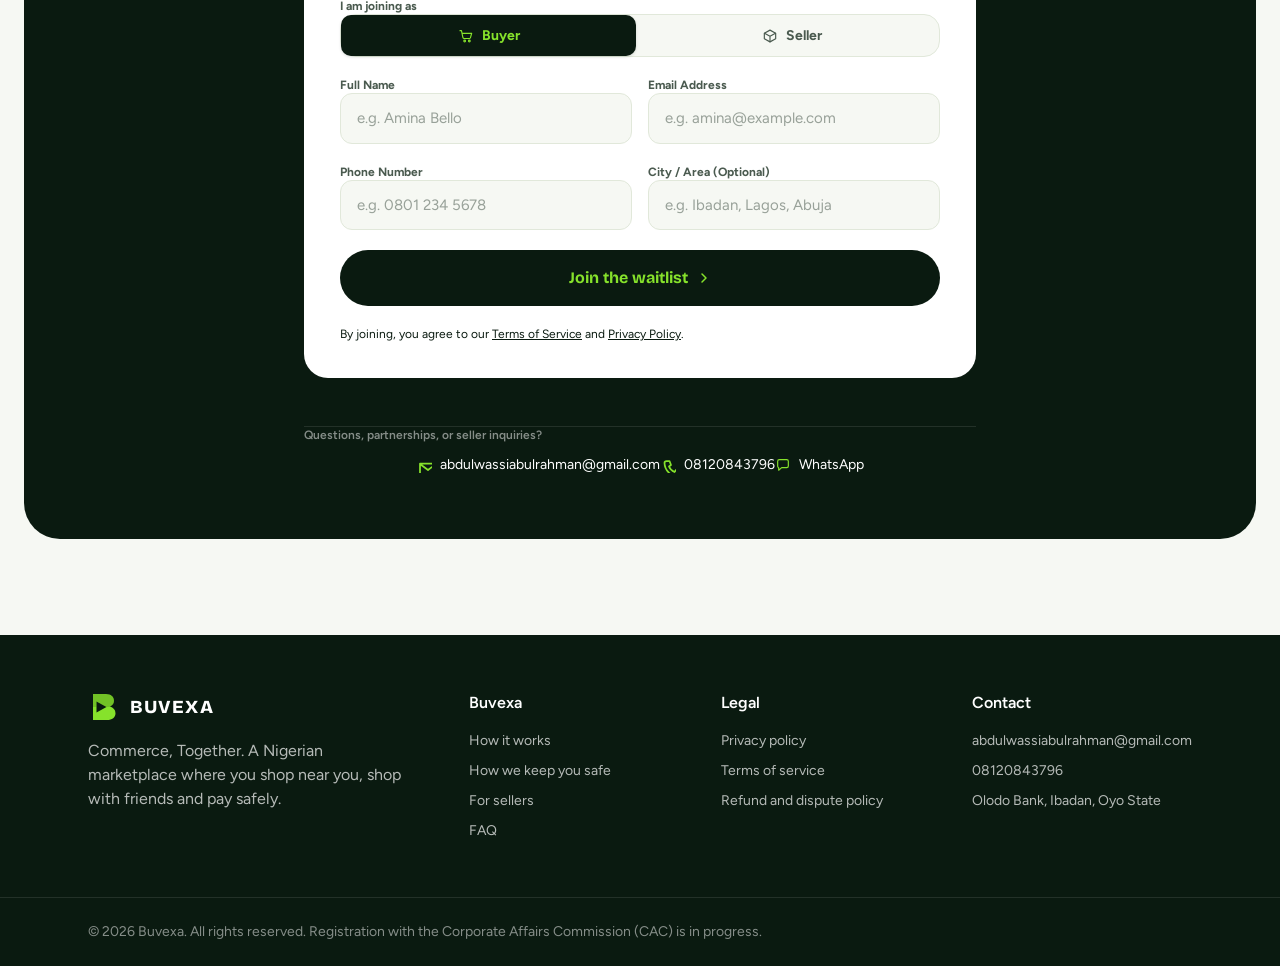
==== commit 84f2f5a6: "Add mobile spacing for waitlist card and strict JS role validation" ====
--- a/index.html
+++ b/index.html
@@ -113,7 +113,7 @@
 <section id="faq" class="mx-auto mt-24 max-w-3xl scroll-mt-24 px-4 sm:px-6"><h2 class="font-display text-3xl font-extrabold tracking-tight sm:text-4xl">Questions people ask</h2><div class="mt-8 border-t border-mist"><details class="group border-b border-mist py-5"><summary class="flex cursor-pointer list-none items-center justify-between gap-4 text-lg font-semibold [&::-webkit-details-marker]:hidden">What is Buvexa?<span class="grid h-8 w-8 shrink-0 place-items-center rounded-full bg-mist/70 transition-transform group-open:rotate-45"><svg class="h-4 w-4" fill="none" stroke="currentColor" stroke-width="1.75" stroke-linecap="round" stroke-linejoin="round" aria-hidden="true"><use href="#i-plus"/></svg></span></summary><div class="mt-3 max-w-2xl text-ink-2">Buvexa is an online marketplace for Nigeria. You shop from sellers near you, you can build a shared cart with friends, and your payment is held until your order arrives.</div></details><details class="group border-b border-mist py-5"><summary class="flex cursor-pointer list-none items-center justify-between gap-4 text-lg font-semibold [&::-webkit-details-marker]:hidden">Is Buvexa open yet?<span class="grid h-8 w-8 shrink-0 place-items-center rounded-full bg-mist/70 transition-transform group-open:rotate-45"><svg class="h-4 w-4" fill="none" stroke="currentColor" stroke-width="1.75" stroke-linecap="round" stroke-linejoin="round" aria-hidden="true"><use href="#i-plus"/></svg></span></summary><div class="mt-3 max-w-2xl text-ink-2">Not yet. We are preparing to launch. Join the waitlist and we will email you the day it opens.</div></details><details class="group border-b border-mist py-5"><summary class="flex cursor-pointer list-none items-center justify-between gap-4 text-lg font-semibold [&::-webkit-details-marker]:hidden">How much does it cost?<span class="grid h-8 w-8 shrink-0 place-items-center rounded-full bg-mist/70 transition-transform group-open:rotate-45"><svg class="h-4 w-4" fill="none" stroke="currentColor" stroke-width="1.75" stroke-linecap="round" stroke-linejoin="round" aria-hidden="true"><use href="#i-plus"/></svg></span></summary><div class="mt-3 max-w-2xl text-ink-2">It is free to join, for buyers and sellers. Buyers pay for their items and the delivery fee shown at checkout. Sellers pay a small commission only on orders that are delivered.</div></details><details class="group border-b border-mist py-5"><summary class="flex cursor-pointer list-none items-center justify-between gap-4 text-lg font-semibold [&::-webkit-details-marker]:hidden">How is my money protected?<span class="grid h-8 w-8 shrink-0 place-items-center rounded-full bg-mist/70 transition-transform group-open:rotate-45"><svg class="h-4 w-4" fill="none" stroke="currentColor" stroke-width="1.75" stroke-linecap="round" stroke-linejoin="round" aria-hidden="true"><use href="#i-plus"/></svg></span></summary><div class="mt-3 max-w-2xl text-ink-2">When you pay, Buvexa holds your payment. The seller is not paid until your order has been delivered and you have had 2 days to report a problem. We never see your card details. Payments go through licensed payment providers.</div></details><details class="group border-b border-mist py-5"><summary class="flex cursor-pointer list-none items-center justify-between gap-4 text-lg font-semibold [&::-webkit-details-marker]:hidden">What if my order does not arrive, or is not what was listed?<span class="grid h-8 w-8 shrink-0 place-items-center rounded-full bg-mist/70 transition-transform group-open:rotate-45"><svg class="h-4 w-4" fill="none" stroke="currentColor" stroke-width="1.75" stroke-linecap="round" stroke-linejoin="round" aria-hidden="true"><use href="#i-plus"/></svg></span></summary><div class="mt-3 max-w-2xl text-ink-2">Report a problem in the app within 2 days of delivery. The seller can reply, then our team decides. If you are right, you get a refund. Read the <a class="font-semibold underline underline-offset-2" href="refunds.html">refund and dispute policy</a>.</div></details><details class="group border-b border-mist py-5"><summary class="flex cursor-pointer list-none items-center justify-between gap-4 text-lg font-semibold [&::-webkit-details-marker]:hidden">Can I return something because I changed my mind?<span class="grid h-8 w-8 shrink-0 place-items-center rounded-full bg-mist/70 transition-transform group-open:rotate-45"><svg class="h-4 w-4" fill="none" stroke="currentColor" stroke-width="1.75" stroke-linecap="round" stroke-linejoin="round" aria-hidden="true"><use href="#i-plus"/></svg></span></summary><div class="mt-3 max-w-2xl text-ink-2">Not at launch. Our protection covers orders that do not arrive, are not as listed, or are cancelled by the seller.</div></details><details class="group border-b border-mist py-5"><summary class="flex cursor-pointer list-none items-center justify-between gap-4 text-lg font-semibold [&::-webkit-details-marker]:hidden">How do group carts work?<span class="grid h-8 w-8 shrink-0 place-items-center rounded-full bg-mist/70 transition-transform group-open:rotate-45"><svg class="h-4 w-4" fill="none" stroke="currentColor" stroke-width="1.75" stroke-linecap="round" stroke-linejoin="round" aria-hidden="true"><use href="#i-plus"/></svg></span></summary><div class="mt-3 max-w-2xl text-ink-2">Start a group cart and invite friends from your friend list. Everyone can add items, and each addition shows in the group chat. One person pays through one ordinary checkout, and the group settles up between themselves outside Buvexa.</div></details><details class="group border-b border-mist py-5"><summary class="flex cursor-pointer list-none items-center justify-between gap-4 text-lg font-semibold [&::-webkit-details-marker]:hidden">Who can sell on Buvexa?<span class="grid h-8 w-8 shrink-0 place-items-center rounded-full bg-mist/70 transition-transform group-open:rotate-45"><svg class="h-4 w-4" fill="none" stroke="currentColor" stroke-width="1.75" stroke-linecap="round" stroke-linejoin="round" aria-hidden="true"><use href="#i-plus"/></svg></span></summary><div class="mt-3 max-w-2xl text-ink-2">Anyone aged 18 or over in Nigeria with a valid ID and a bank account in their own name. We verify each seller before they can publish products.</div></details><details class="group border-b border-mist py-5"><summary class="flex cursor-pointer list-none items-center justify-between gap-4 text-lg font-semibold [&::-webkit-details-marker]:hidden">How do sellers get paid?<span class="grid h-8 w-8 shrink-0 place-items-center rounded-full bg-mist/70 transition-transform group-open:rotate-45"><svg class="h-4 w-4" fill="none" stroke="currentColor" stroke-width="1.75" stroke-linecap="round" stroke-linejoin="round" aria-hidden="true"><use href="#i-plus"/></svg></span></summary><div class="mt-3 max-w-2xl text-ink-2">Two days after delivery, to the seller's verified bank account, minus our commission. If a buyer reports a problem, the payout waits until it is resolved.</div></details><details class="group border-b border-mist py-5"><summary class="flex cursor-pointer list-none items-center justify-between gap-4 text-lg font-semibold [&::-webkit-details-marker]:hidden">How does delivery work?<span class="grid h-8 w-8 shrink-0 place-items-center rounded-full bg-mist/70 transition-transform group-open:rotate-45"><svg class="h-4 w-4" fill="none" stroke="currentColor" stroke-width="1.75" stroke-linecap="round" stroke-linejoin="round" aria-hidden="true"><use href="#i-plus"/></svg></span></summary><div class="mt-3 max-w-2xl text-ink-2">Sellers ship with courier partners, starting with Sendbox, or deliver themselves. A self-delivered order is confirmed with a 4-digit code that only the buyer has.</div></details><details class="group border-b border-mist py-5"><summary class="flex cursor-pointer list-none items-center justify-between gap-4 text-lg font-semibold [&::-webkit-details-marker]:hidden">Where will Buvexa operate?<span class="grid h-8 w-8 shrink-0 place-items-center rounded-full bg-mist/70 transition-transform group-open:rotate-45"><svg class="h-4 w-4" fill="none" stroke="currentColor" stroke-width="1.75" stroke-linecap="round" stroke-linejoin="round" aria-hidden="true"><use href="#i-plus"/></svg></span></summary><div class="mt-3 max-w-2xl text-ink-2">Across Nigeria, starting close to home so deliveries are fast. We will announce the first cities at launch.</div></details><details class="group border-b border-mist py-5"><summary class="flex cursor-pointer list-none items-center justify-between gap-4 text-lg font-semibold [&::-webkit-details-marker]:hidden">How is my personal data handled?<span class="grid h-8 w-8 shrink-0 place-items-center rounded-full bg-mist/70 transition-transform group-open:rotate-45"><svg class="h-4 w-4" fill="none" stroke="currentColor" stroke-width="1.75" stroke-linecap="round" stroke-linejoin="round" aria-hidden="true"><use href="#i-plus"/></svg></span></summary><div class="mt-3 max-w-2xl text-ink-2">We collect only what we need to run the service and we never sell it. Read our <a class="font-semibold underline underline-offset-2" href="privacy.html">privacy policy</a>.</div></details></div></section>
 
 <section id="waitlist" class="mx-auto mt-24 max-w-5xl scroll-mt-24 px-4 sm:px-6">
-  <div class="overflow-hidden rounded-[28px] bg-ink p-7 text-white sm:rounded-[36px] sm:p-12 lg:p-16">
+  <div class="waitlist-container overflow-hidden rounded-[28px] bg-ink text-white sm:rounded-[36px]">
     <div class="mx-auto max-w-2xl text-center">
       <span class="inline-flex items-center gap-2 rounded-full bg-white/10 px-4 py-1.5 text-xs font-semibold text-lime">
         <svg class="h-3.5 w-3.5" fill="none" stroke="currentColor" stroke-width="1.75" stroke-linecap="round" stroke-linejoin="round" aria-hidden="true"><use href="#i-clock"/></svg>
@@ -140,7 +140,7 @@
     </div>
 
     <!-- The Form Card: Wide, spacious, and styled to match site -->
-    <div class="mx-auto mt-10 max-w-2xl rounded-3xl bg-white p-6 text-ink shadow-[0_28px_70px_-24px_rgba(0,0,0,0.65)] sm:p-9">
+    <div class="waitlist-card mx-auto max-w-2xl rounded-3xl bg-white text-ink shadow-[0_28px_70px_-24px_rgba(0,0,0,0.65)]">
       <form id="waitlistForm" action="https://api.web3forms.com/submit" method="POST" class="space-y-5">
         <input type="hidden" name="access_key" value="4dbb9cc5-0a87-42d6-a355-4c439ce4c647">
         <input type="hidden" name="subject" value="New Buvexa Waitlist Submission">
@@ -268,6 +268,12 @@
   var tabSeller = document.getElementById('tabSeller');
   var roleInput = document.getElementById('roleInput');
   var sellerFields = document.getElementById('sellerFields');
+  var shopNameInput = document.getElementById('wlShopName');
+  var whatYouSellInput = document.getElementById('wlWhatYouSell');
+  var nameInput = document.getElementById('wlName');
+  var emailInput = document.getElementById('wlEmail');
+  var phoneInput = document.getElementById('wlPhone');
+  var cityInput = document.getElementById('wlCity');
 
   function setRole(role) {
     if (!tabBuyer || !tabSeller || !roleInput || !sellerFields) return;
@@ -278,6 +284,8 @@
       tabBuyer.setAttribute('aria-pressed', 'false');
       roleInput.value = 'Seller';
       sellerFields.classList.remove('hidden');
+      if (shopNameInput) shopNameInput.disabled = false;
+      if (whatYouSellInput) whatYouSellInput.disabled = false;
     } else {
       tabBuyer.classList.add('active');
       tabBuyer.setAttribute('aria-pressed', 'true');
@@ -285,38 +293,129 @@
       tabSeller.setAttribute('aria-pressed', 'false');
       roleInput.value = 'Buyer';
       sellerFields.classList.add('hidden');
+      // When switching to Buyer, clear and disable seller inputs so they can never leak into submission
+      if (shopNameInput) {
+        shopNameInput.value = '';
+        shopNameInput.disabled = true;
+        shopNameInput.classList.remove('input-error');
+      }
+      if (whatYouSellInput) {
+        whatYouSellInput.value = '';
+        whatYouSellInput.disabled = true;
+        whatYouSellInput.classList.remove('input-error');
+      }
     }
   }
+
+  // Initialize with Buyer state
+  setRole('Buyer');
 
   if (tabBuyer && tabSeller) {
     tabBuyer.addEventListener('click', function() { setRole('Buyer'); });
     tabSeller.addEventListener('click', function() { setRole('Seller'); });
   }
+
+  // Clear validation error styling on user typing
+  [nameInput, emailInput, phoneInput, cityInput, shopNameInput, whatYouSellInput].forEach(function(inp) {
+    if (inp) {
+      inp.addEventListener('input', function() {
+        inp.classList.remove('input-error');
+      });
+    }
+  });
 
   // Seller CTA button auto-selects seller role
   document.querySelectorAll('[data-role="Seller"]').forEach(function(el) {
     el.addEventListener('click', function() {
       setRole('Seller');
       setTimeout(function() {
-        var input = document.getElementById('wlName');
-        if (input) input.focus();
+        if (nameInput) nameInput.focus();
       }, 300);
     });
   });
 
-  // Web3Forms AJAX Submission
+  // Web3Forms AJAX Submission with JS validation & role filtering
   var form = document.getElementById('waitlistForm');
   var result = document.getElementById('waitlistResult');
   var submitBtn = document.getElementById('waitlistSubmitBtn');
   var submitBtnText = document.getElementById('submitBtnText');
 
+  function showFormError(inputEl, message) {
+    if (inputEl) {
+      inputEl.classList.add('input-error');
+      inputEl.focus();
+    }
+    result.classList.remove('hidden', 'bg-lime-soft', 'text-lime-deep', 'bg-paper', 'text-ink-2');
+    result.classList.add('bg-amber-soft', 'text-amber');
+    result.innerHTML = '<span class="inline-flex items-center justify-center gap-2"><svg class="h-4 w-4 shrink-0 text-amber" fill="none" stroke="currentColor" stroke-width="2.5" stroke-linecap="round" stroke-linejoin="round" aria-hidden="true"><use href="#i-help"/></svg><span>' + message + '</span></span>';
+  }
+
   if (form) {
     form.addEventListener('submit', function(e) {
       e.preventDefault();
 
-      var formData = new FormData(form);
-      var object = Object.fromEntries(formData);
-      var json = JSON.stringify(object);
+      // Bot spam check
+      var botcheck = form.querySelector('input[name="botcheck"]');
+      if (botcheck && botcheck.checked) {
+        return;
+      }
+
+      // Reset previous error outlines
+      [nameInput, emailInput, phoneInput, cityInput, shopNameInput, whatYouSellInput].forEach(function(inp) {
+        if (inp) inp.classList.remove('input-error');
+      });
+
+      // 1. Validate Name
+      var nameVal = (nameInput ? nameInput.value : '').trim();
+      if (!nameVal || nameVal.length < 2) {
+        showFormError(nameInput, 'Please enter your full name.');
+        return;
+      }
+
+      // 2. Validate Email
+      var emailVal = (emailInput ? emailInput.value : '').trim();
+      var emailRegex = /^[^\s@]+@[^\s@]+\.[^\s@]{2,}$/;
+      if (!emailVal || !emailRegex.test(emailVal)) {
+        showFormError(emailInput, 'Please enter a valid email address.');
+        return;
+      }
+
+      // 3. Validate Phone Number
+      var phoneVal = (phoneInput ? phoneInput.value : '').trim();
+      var digitsOnly = phoneVal.replace(/\D/g, '');
+      if (!phoneVal || digitsOnly.length < 8) {
+        showFormError(phoneInput, 'Please enter a valid phone number (at least 8 digits).');
+        return;
+      }
+
+      var currentRole = (roleInput && roleInput.value === 'Seller') ? 'Seller' : 'Buyer';
+      var cityVal = (cityInput ? cityInput.value : '').trim();
+
+      // Construct clean payload strictly based on role
+      var payload = {
+        access_key: '4dbb9cc5-0a87-42d6-a355-4c439ce4c647',
+        from_name: 'Buvexa Waitlist',
+        role: currentRole,
+        name: nameVal,
+        email: emailVal,
+        phone: phoneVal
+      };
+
+      if (cityVal) {
+        payload.city = cityVal;
+      }
+
+      // For Seller: include seller details if provided
+      // For Buyer: strictly NEVER include seller fields in payload
+      if (currentRole === 'Seller') {
+        var shopVal = (shopNameInput ? shopNameInput.value : '').trim();
+        var sellVal = (whatYouSellInput ? whatYouSellInput.value : '').trim();
+        if (shopVal) payload.shop_name = shopVal;
+        if (sellVal) payload.what_you_sell = sellVal;
+        payload.subject = 'New Buvexa Seller Waitlist: ' + nameVal + (shopVal ? ' (' + shopVal + ')' : '');
+      } else {
+        payload.subject = 'New Buvexa Buyer Waitlist: ' + nameVal;
+      }
 
       submitBtn.disabled = true;
       submitBtnText.textContent = 'Joining waitlist...';
@@ -330,7 +429,7 @@
           'Content-Type': 'application/json',
           'Accept': 'application/json'
         },
-        body: json
+        body: JSON.stringify(payload)
       })
       .then(async function(response) {
         var res = await response.json();
@@ -346,7 +445,7 @@
           result.textContent = res.message || 'Something went wrong. Please check your details and try again.';
         }
       })
-      .catch(function(err) {
+      .catch(function() {
         result.classList.remove('bg-paper', 'text-ink-2', 'bg-lime-soft', 'text-lime-deep');
         result.classList.add('bg-amber-soft', 'text-amber');
         result.textContent = 'Network error. Please check your internet connection and try again.';
--- a/assets/style.css
+++ b/assets/style.css
@@ -51,3 +51,41 @@
   color: #0A1A10;
 }
 
+
+/* Buvexa Waitlist Container & Card Spacing */
+.waitlist-container {
+  padding: 2.25rem 1rem;
+}
+@media (min-width: 640px) {
+  .waitlist-container {
+    padding: 3rem 2rem;
+  }
+}
+@media (min-width: 1024px) {
+  .waitlist-container {
+    padding: 4rem 3rem;
+  }
+}
+
+.waitlist-card {
+  margin: 1.75rem 0.5rem 0 0.5rem;
+  padding: 1.5rem 1.125rem;
+}
+@media (min-width: 480px) {
+  .waitlist-card {
+    margin: 2rem auto 0;
+    padding: 1.75rem 1.5rem;
+  }
+}
+@media (min-width: 640px) {
+  .waitlist-card {
+    margin: 2.5rem auto 0;
+    padding: 2.25rem;
+  }
+}
+
+.form-input.input-error {
+  border-color: #dc2626 !important;
+  background-color: #fef2f2 !important;
+  box-shadow: 0 0 0 3px rgba(220, 38, 38, 0.2) !important;
+}
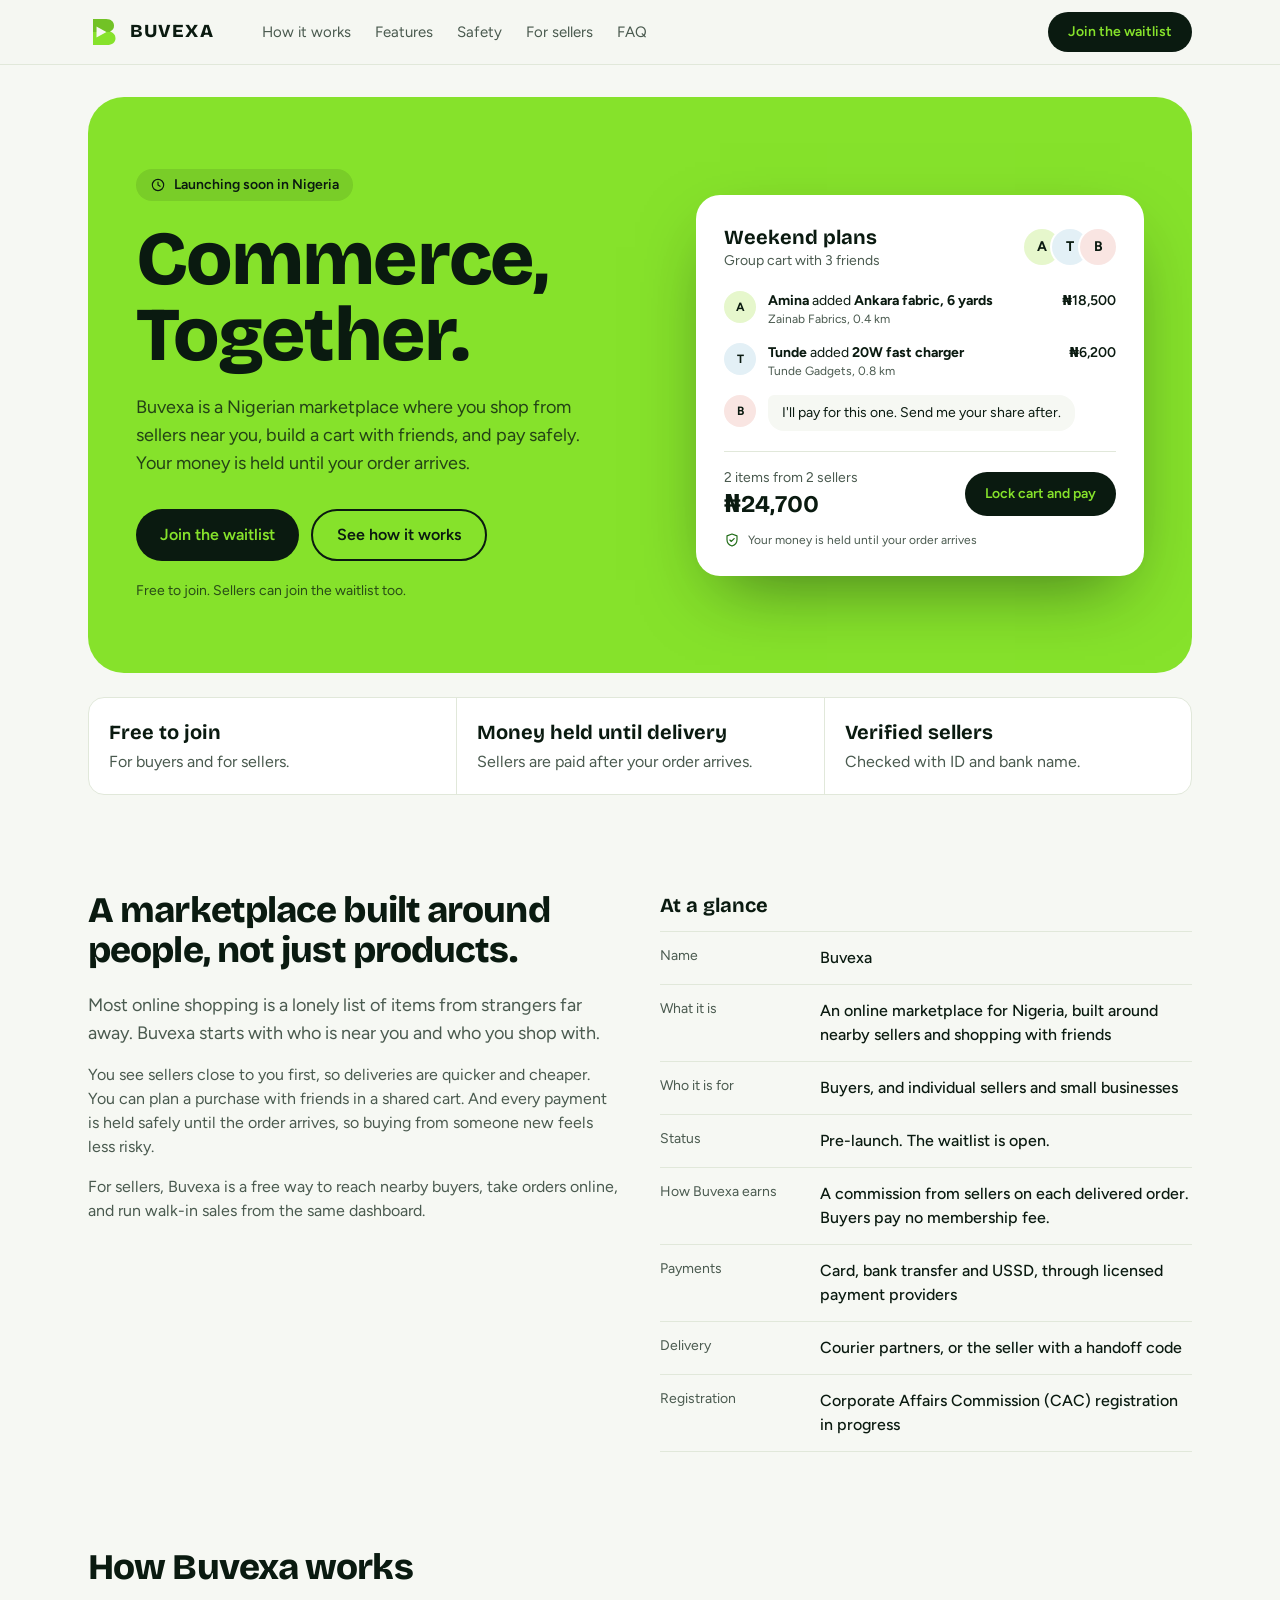
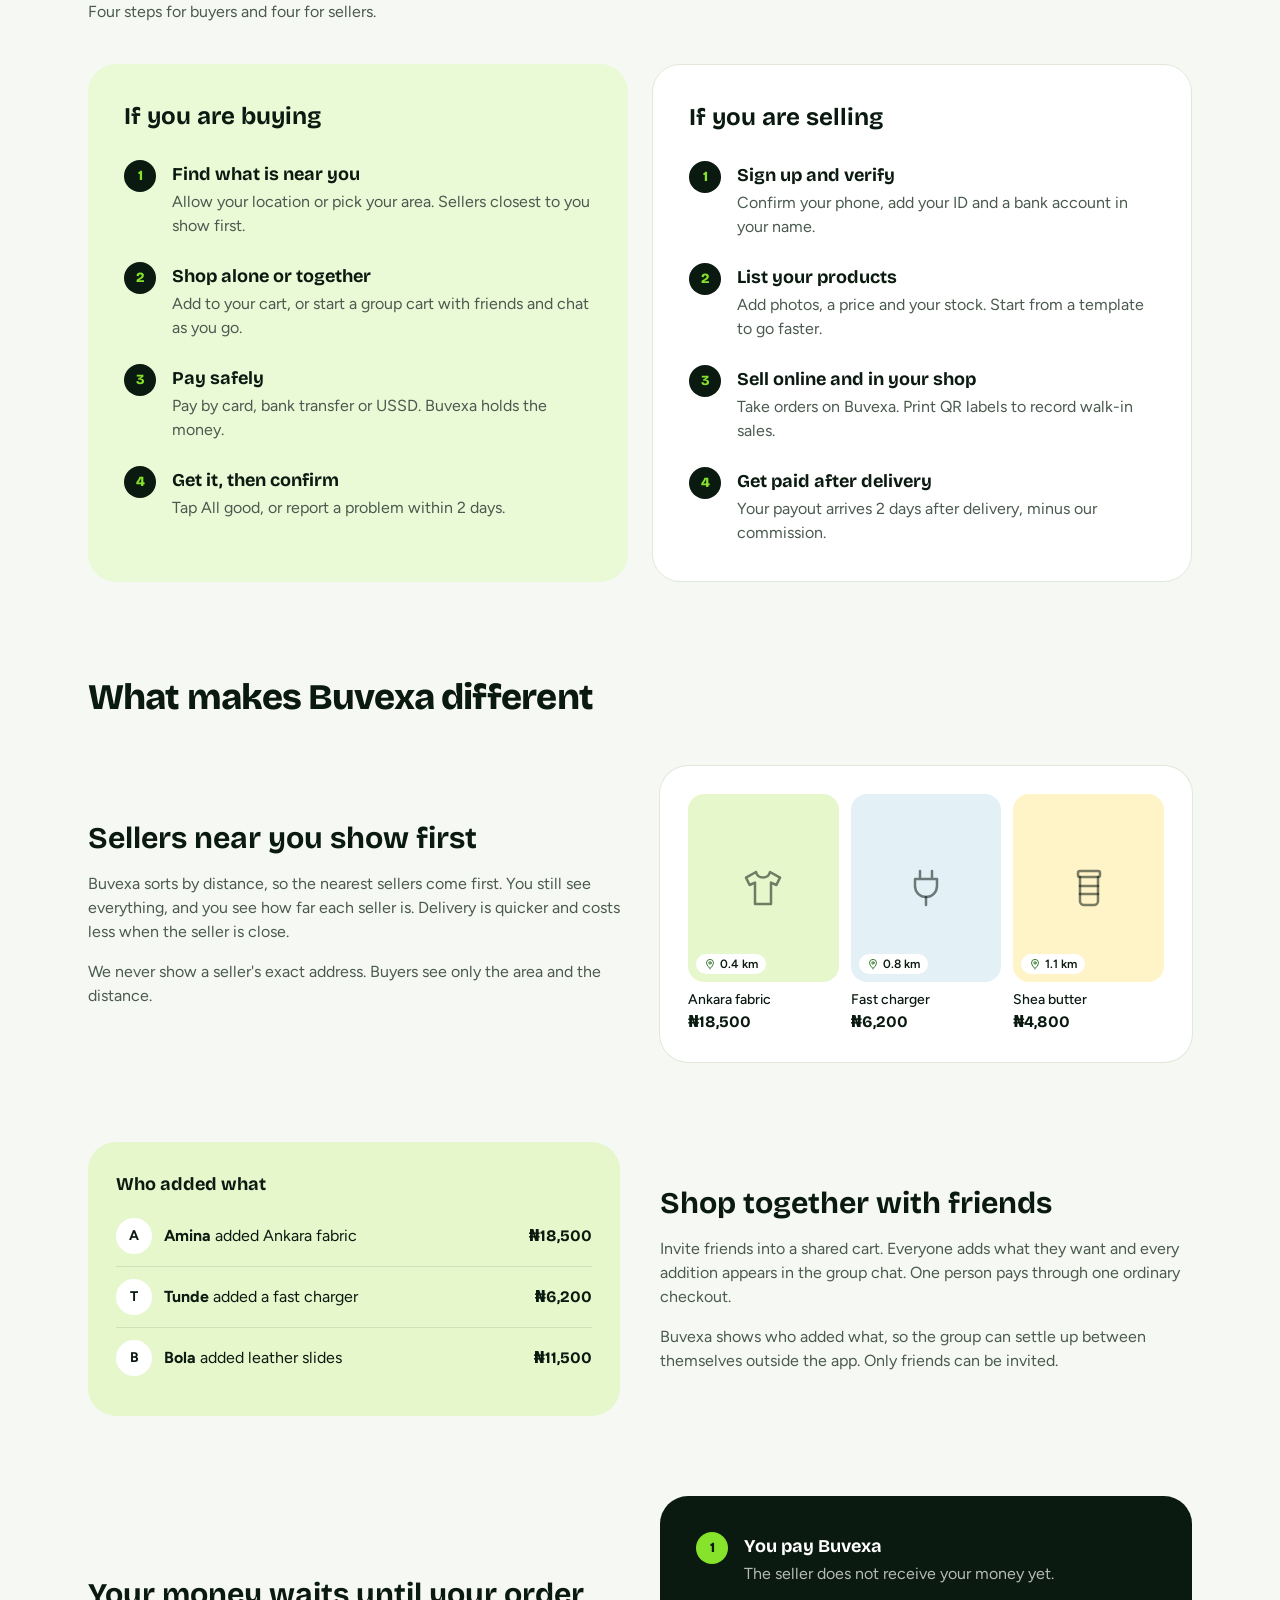
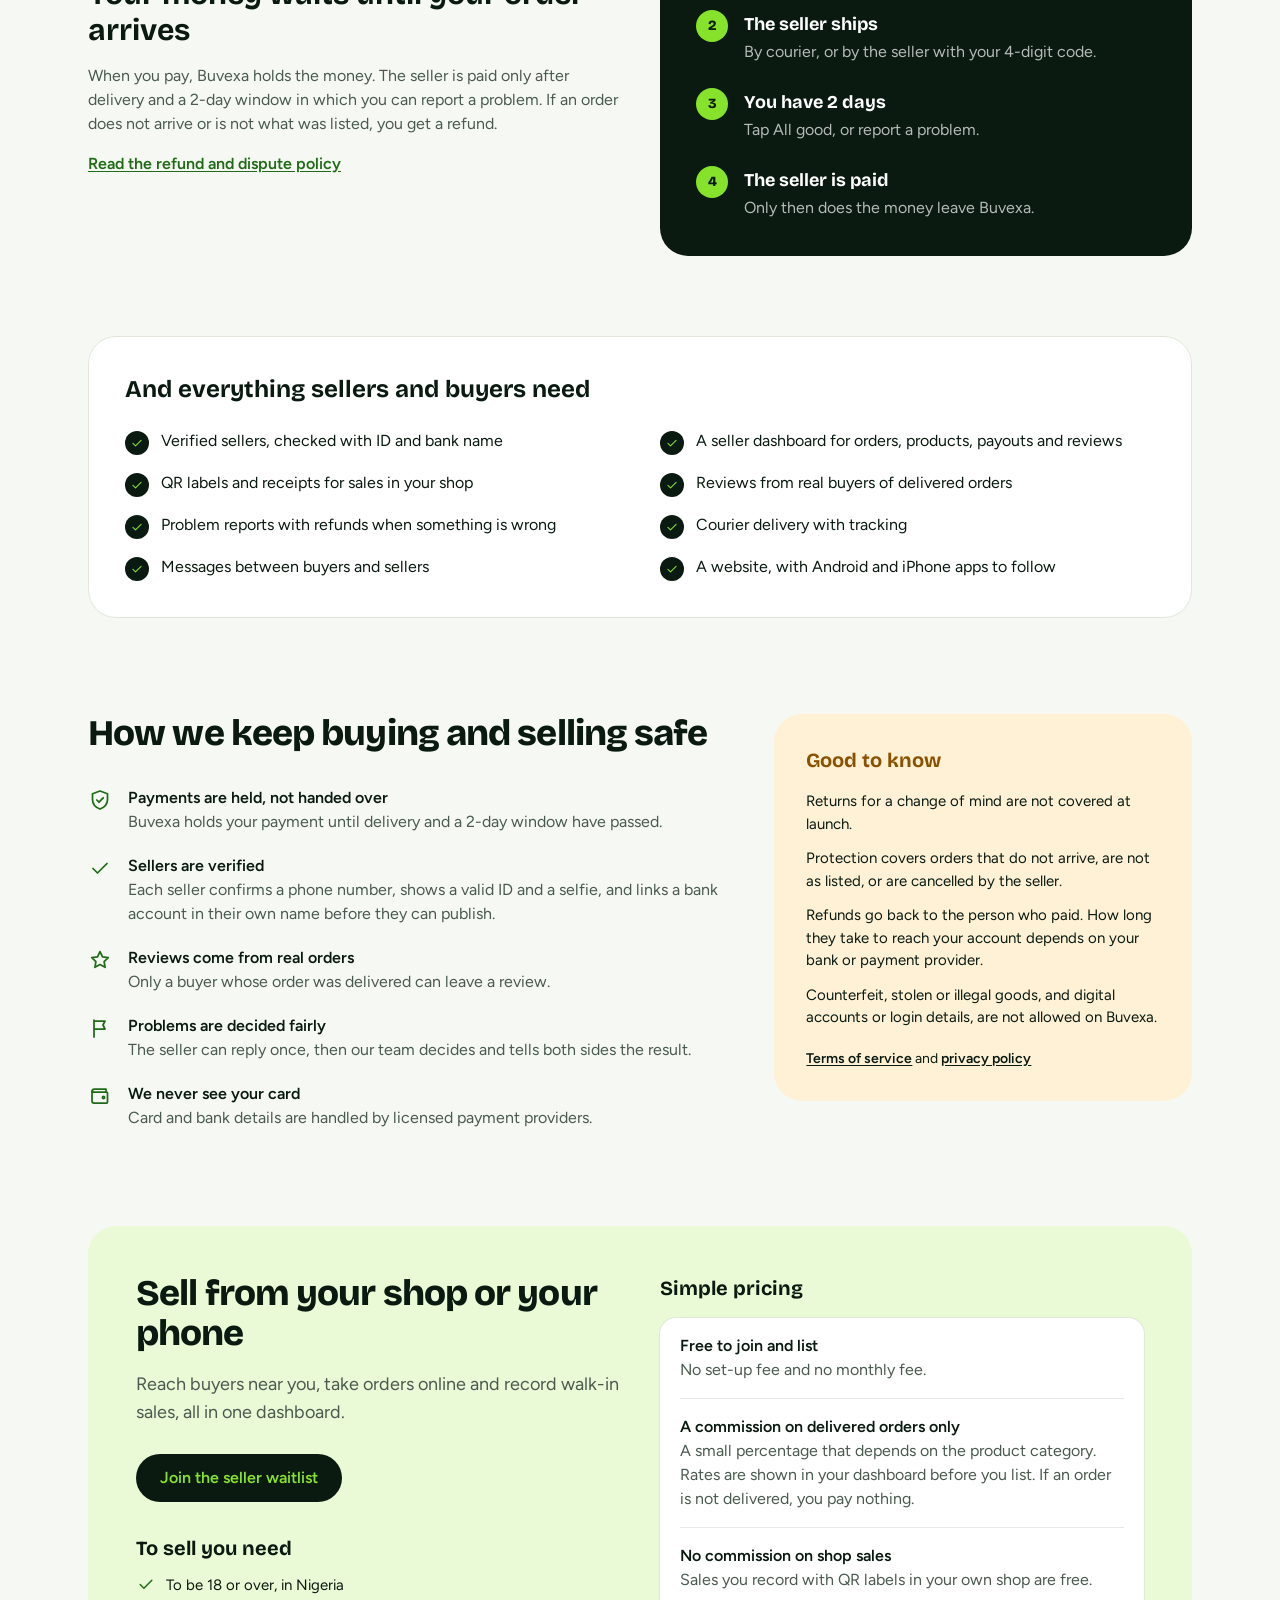
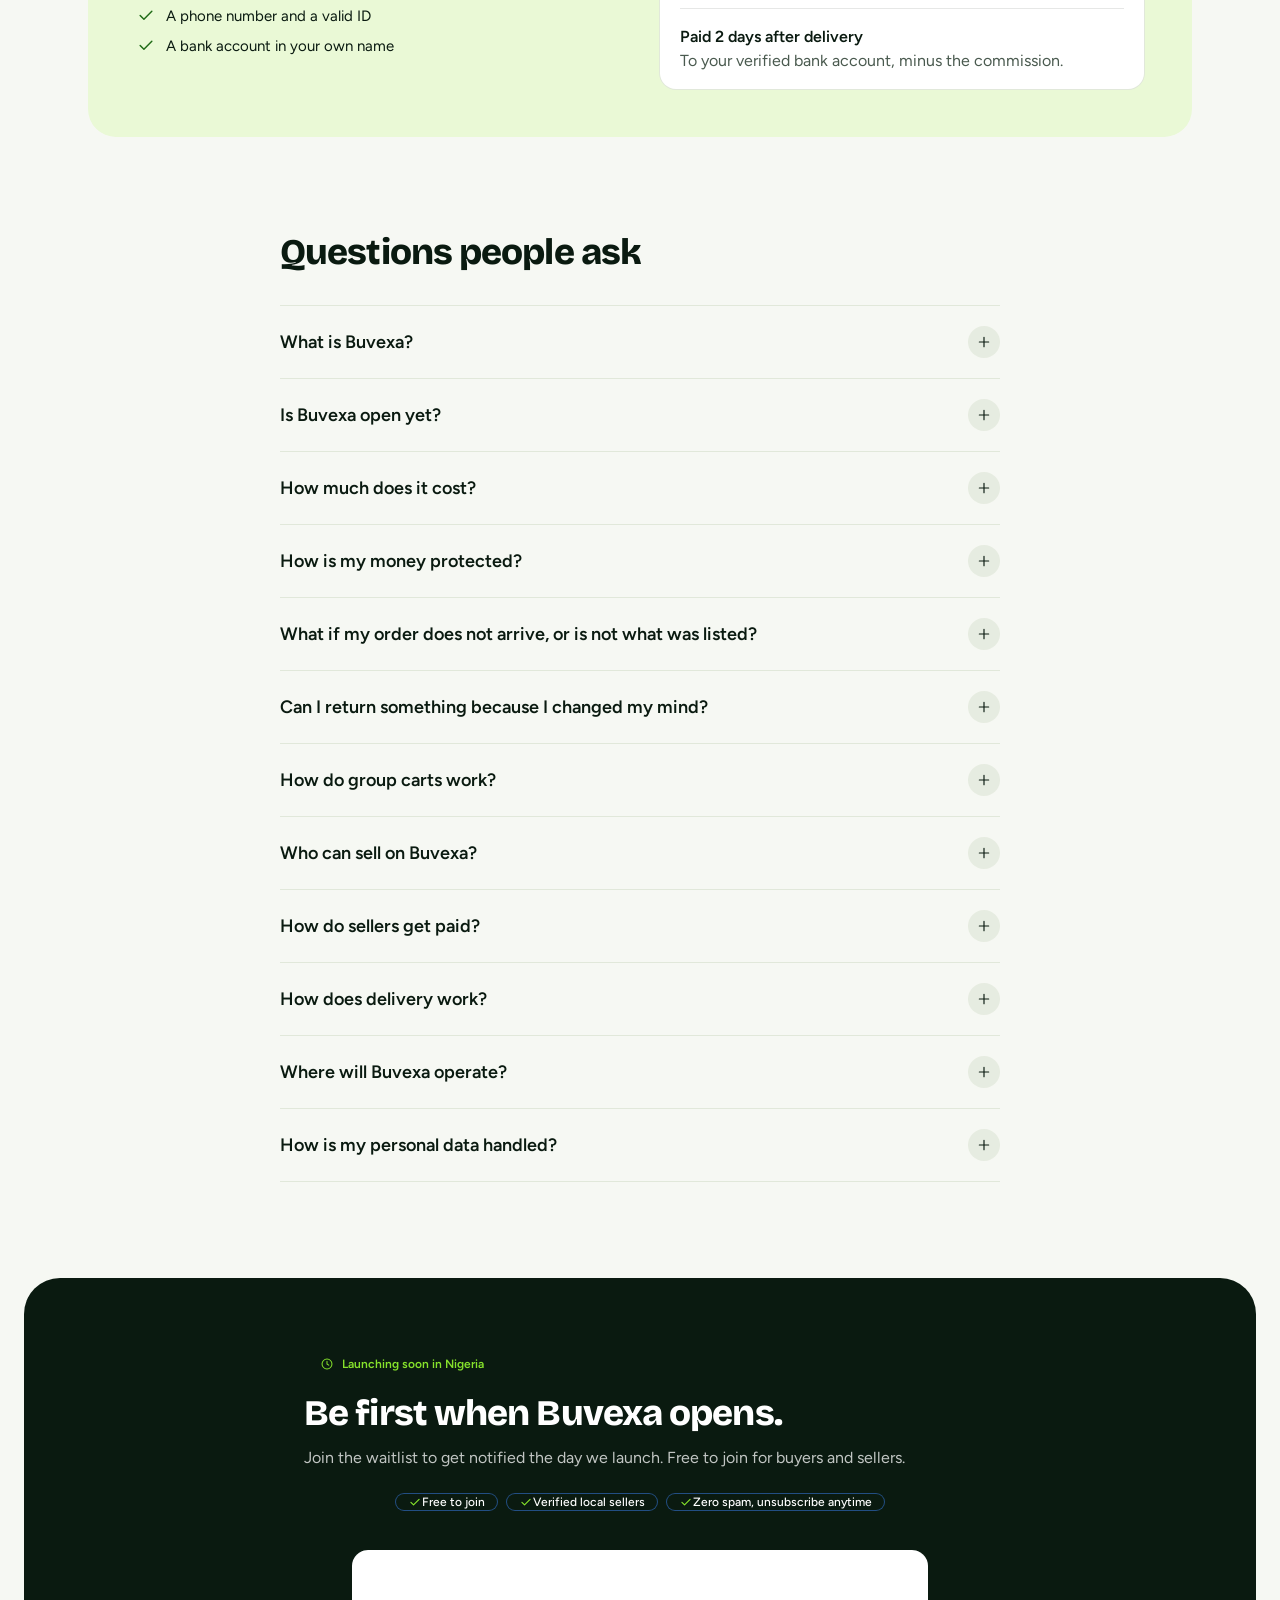
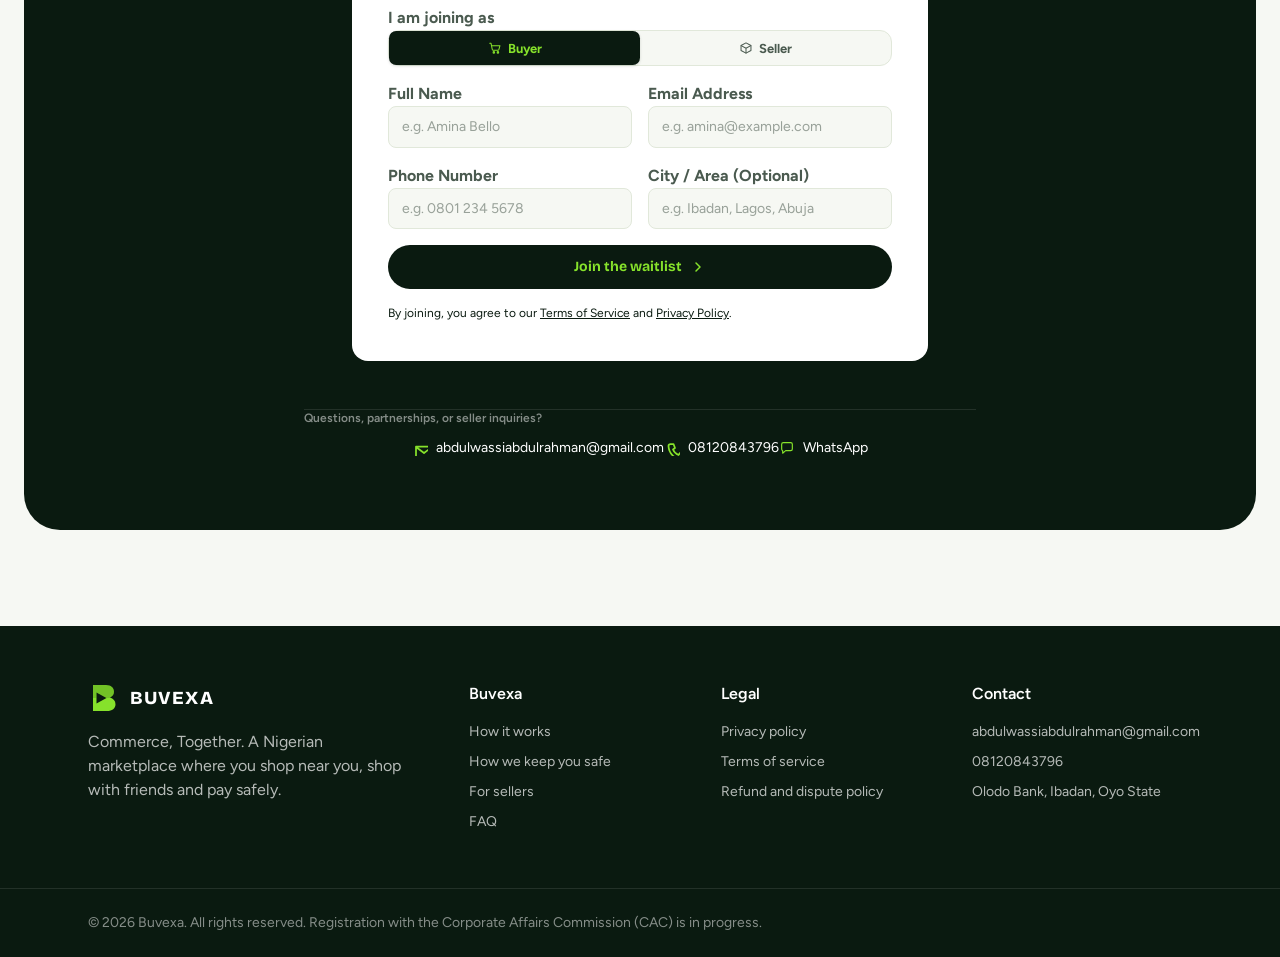
==== commit 954cee44: "Refine mobile waitlist card padding, compact input sizing, and fix support email spelling" ====
--- a/index.html
+++ b/index.html
@@ -140,8 +140,8 @@
     </div>
 
     <!-- The Form Card: Wide, spacious, and styled to match site -->
-    <div class="waitlist-card mx-auto max-w-2xl rounded-3xl bg-white text-ink shadow-[0_28px_70px_-24px_rgba(0,0,0,0.65)]">
-      <form id="waitlistForm" action="https://api.web3forms.com/submit" method="POST" class="space-y-5">
+    <div class="waitlist-card mx-auto max-w-xl rounded-2xl bg-white text-ink shadow-[0_20px_50px_-20px_rgba(0,0,0,0.5)] sm:max-w-2xl sm:rounded-3xl">
+      <form id="waitlistForm" action="https://api.web3forms.com/submit" method="POST" class="space-y-4">
         <input type="hidden" name="access_key" value="4dbb9cc5-0a87-42d6-a355-4c439ce4c647">
         <input type="hidden" name="subject" value="New Buvexa Waitlist Submission">
         <input type="hidden" name="from_name" value="Buvexa Waitlist">
@@ -150,59 +150,59 @@
 
         <!-- Role Selector Tabs -->
         <div>
-          <label class="block text-xs font-bold uppercase tracking-wider text-ink-2 mb-2">I am joining as</label>
-          <div class="grid grid-cols-2 gap-2 p-1.5 rounded-2xl bg-paper border border-mist">
+          <label class="block text-[11px] font-bold uppercase tracking-wider text-ink-2 mb-1.5 sm:text-xs">I am joining as</label>
+          <div class="grid grid-cols-2 gap-1.5 p-1 rounded-xl bg-paper border border-mist">
             <button type="button" id="tabBuyer" class="form-tab active" aria-pressed="true">
-              <svg class="h-4 w-4" fill="none" stroke="currentColor" stroke-width="1.75" stroke-linecap="round" stroke-linejoin="round" aria-hidden="true"><use href="#i-cart"/></svg>
+              <svg class="h-3.5 w-3.5" fill="none" stroke="currentColor" stroke-width="1.75" stroke-linecap="round" stroke-linejoin="round" aria-hidden="true"><use href="#i-cart"/></svg>
               <span>Buyer</span>
             </button>
             <button type="button" id="tabSeller" class="form-tab" aria-pressed="false">
-              <svg class="h-4 w-4" fill="none" stroke="currentColor" stroke-width="1.75" stroke-linecap="round" stroke-linejoin="round" aria-hidden="true"><use href="#i-box"/></svg>
+              <svg class="h-3.5 w-3.5" fill="none" stroke="currentColor" stroke-width="1.75" stroke-linecap="round" stroke-linejoin="round" aria-hidden="true"><use href="#i-box"/></svg>
               <span>Seller</span>
             </button>
           </div>
         </div>
 
         <!-- 2-Column Grid on Tablet/Desktop for Full Name & Email -->
-        <div class="grid gap-4 sm:grid-cols-2">
+        <div class="grid gap-3 sm:grid-cols-2 sm:gap-4">
           <div>
-            <label for="wlName" class="block text-xs font-bold uppercase tracking-wider text-ink-2 mb-1.5">Full Name</label>
+            <label for="wlName" class="block text-[11px] font-bold uppercase tracking-wider text-ink-2 mb-1 sm:text-xs">Full Name</label>
             <input type="text" id="wlName" name="name" required placeholder="e.g. Amina Bello" class="form-input">
           </div>
           <div>
-            <label for="wlEmail" class="block text-xs font-bold uppercase tracking-wider text-ink-2 mb-1.5">Email Address</label>
+            <label for="wlEmail" class="block text-[11px] font-bold uppercase tracking-wider text-ink-2 mb-1 sm:text-xs">Email Address</label>
             <input type="email" id="wlEmail" name="email" required placeholder="e.g. amina@example.com" class="form-input">
           </div>
         </div>
 
         <!-- 2-Column Grid for Phone & City/Area -->
-        <div class="grid gap-4 sm:grid-cols-2">
+        <div class="grid gap-3 sm:grid-cols-2 sm:gap-4">
           <div>
-            <label for="wlPhone" class="block text-xs font-bold uppercase tracking-wider text-ink-2 mb-1.5">Phone Number</label>
+            <label for="wlPhone" class="block text-[11px] font-bold uppercase tracking-wider text-ink-2 mb-1 sm:text-xs">Phone Number</label>
             <input type="tel" id="wlPhone" name="phone" required placeholder="e.g. 0801 234 5678" class="form-input">
           </div>
           <div>
-            <label for="wlCity" class="block text-xs font-bold uppercase tracking-wider text-ink-2 mb-1.5">City / Area <span class="font-normal text-ink-2/70">(Optional)</span></label>
+            <label for="wlCity" class="block text-[11px] font-bold uppercase tracking-wider text-ink-2 mb-1 sm:text-xs">City / Area <span class="font-normal text-ink-2/70">(Optional)</span></label>
             <input type="text" id="wlCity" name="city" placeholder="e.g. Ibadan, Lagos, Abuja" class="form-input">
           </div>
         </div>
 
         <!-- Conditional Seller Fields -->
-        <div id="sellerFields" class="hidden space-y-4 pt-2 border-t border-mist">
-          <div class="grid gap-4 sm:grid-cols-2">
+        <div id="sellerFields" class="hidden space-y-3 pt-2 border-t border-mist sm:space-y-4">
+          <div class="grid gap-3 sm:grid-cols-2 sm:gap-4">
             <div>
-              <label for="wlShopName" class="block text-xs font-bold uppercase tracking-wider text-ink-2 mb-1.5">Shop / Business Name <span class="font-normal text-ink-2/70">(Optional)</span></label>
+              <label for="wlShopName" class="block text-[11px] font-bold uppercase tracking-wider text-ink-2 mb-1 sm:text-xs">Shop / Business Name <span class="font-normal text-ink-2/70">(Optional)</span></label>
               <input type="text" id="wlShopName" name="shop_name" placeholder="e.g. Zainab Fabrics" class="form-input">
             </div>
             <div>
-              <label for="wlWhatYouSell" class="block text-xs font-bold uppercase tracking-wider text-ink-2 mb-1.5">What do you sell? <span class="font-normal text-ink-2/70">(Optional)</span></label>
+              <label for="wlWhatYouSell" class="block text-[11px] font-bold uppercase tracking-wider text-ink-2 mb-1 sm:text-xs">What do you sell? <span class="font-normal text-ink-2/70">(Optional)</span></label>
               <input type="text" id="wlWhatYouSell" name="what_you_sell" placeholder="e.g. Fashion, Gadgets, Food" class="form-input">
             </div>
           </div>
         </div>
 
         <!-- Submit Button -->
-        <button type="submit" id="waitlistSubmitBtn" class="flex w-full items-center justify-center gap-2 rounded-full bg-ink px-6 py-4 font-display text-base font-bold text-lime hover:bg-black transition cursor-pointer shadow-sm">
+        <button type="submit" id="waitlistSubmitBtn" class="flex w-full items-center justify-center gap-2 rounded-full bg-ink px-5 py-3 font-display text-sm font-bold text-lime hover:bg-black transition cursor-pointer shadow-sm sm:py-3.5 sm:text-base">
           <span id="submitBtnText">Join the waitlist</span>
           <svg class="h-4 w-4" fill="none" stroke="currentColor" stroke-width="2.25" stroke-linecap="round" stroke-linejoin="round" aria-hidden="true"><use href="#i-chev-right"/></svg>
         </button>
@@ -212,7 +212,7 @@
         </p>
 
         <!-- Feedback Alert -->
-        <div id="waitlistResult" class="hidden rounded-2xl p-4 text-center text-sm font-semibold transition" aria-live="polite"></div>
+        <div id="waitlistResult" class="hidden rounded-xl p-3 text-center text-xs font-semibold transition sm:rounded-2xl sm:p-4 sm:text-sm" aria-live="polite"></div>
       </form>
     </div>
 
@@ -220,9 +220,9 @@
     <div class="mx-auto mt-12 max-w-2xl border-t border-white/10 pt-8 text-center">
       <p class="text-xs font-semibold uppercase tracking-wider text-white/50">Questions, partnerships, or seller inquiries?</p>
       <div class="mt-3 flex flex-wrap items-center justify-center gap-x-8 gap-y-2 text-sm text-white/80">
-        <a href="mailto:abdulwassiabulrahman@gmail.com" class="inline-flex items-center gap-2 hover:text-lime">
+        <a href="mailto:abdulwassiabdulrahman@gmail.com" class="inline-flex items-center gap-2 hover:text-lime">
           <svg class="h-4 w-4 text-lime" fill="none" stroke="currentColor" stroke-width="1.75" stroke-linecap="round" stroke-linejoin="round" aria-hidden="true"><path d="M4 6.5h16v11H4zM4 7l8 6 8-6"/></svg>
-          abdulwassiabulrahman@gmail.com
+          abdulwassiabdulrahman@gmail.com
         </a>
         <a href="tel:08120843796" class="inline-flex items-center gap-2 hover:text-lime">
           <svg class="h-4 w-4 text-lime" fill="none" stroke="currentColor" stroke-width="1.75" stroke-linecap="round" stroke-linejoin="round" aria-hidden="true"><path d="M6.5 4h3l1.5 4-2 1.5a10 10 0 0 0 5.5 5.5L16 13l4 1.5v3a2 2 0 0 1-2 2A14 14 0 0 1 4.5 6a2 2 0 0 1 2-2z"/></svg>
@@ -242,7 +242,7 @@
     <div class="grid grid-cols-2 gap-8 sm:grid-cols-3 md:col-span-8">
       <div><h2 class="font-semibold">Buvexa</h2><ul class="mt-4 space-y-2.5 text-sm text-white/70"><li><a class="hover:text-white" href="#how">How it works</a></li><li><a class="hover:text-white" href="#safety">How we keep you safe</a></li><li><a class="hover:text-white" href="#sellers">For sellers</a></li><li><a class="hover:text-white" href="#faq">FAQ</a></li></ul></div>
       <div><h2 class="font-semibold">Legal</h2><ul class="mt-4 space-y-2.5 text-sm text-white/70"><li><a class="hover:text-white" href="privacy.html">Privacy policy</a></li><li><a class="hover:text-white" href="terms.html">Terms of service</a></li><li><a class="hover:text-white" href="refunds.html">Refund and dispute policy</a></li></ul></div>
-      <div class="col-span-2 sm:col-span-1"><h2 class="font-semibold">Contact</h2><ul class="mt-4 space-y-2.5 text-sm text-white/70"><li><a class="hover:text-white" href="mailto:abdulwassiabulrahman@gmail.com">abdulwassiabulrahman@gmail.com</a></li><li>08120843796</li><li>Olodo Bank, Ibadan, Oyo State</li></ul></div>
+      <div class="col-span-2 sm:col-span-1"><h2 class="font-semibold">Contact</h2><ul class="mt-4 space-y-2.5 text-sm text-white/70"><li><a class="hover:text-white" href="mailto:abdulwassiabdulrahman@gmail.com">abdulwassiabdulrahman@gmail.com</a></li><li>08120843796</li><li>Olodo Bank, Ibadan, Oyo State</li></ul></div>
     </div>
   </div>
   <div class="border-t border-white/10"><p class="mx-auto max-w-6xl px-4 py-6 text-sm text-white/50 sm:px-6">© 2026 Buvexa. All rights reserved. Registration with the Corporate Affairs Commission (CAC) is in progress.</p></div>
--- a/assets/style.css
+++ b/assets/style.css
@@ -4,11 +4,12 @@
 /* Buvexa Waitlist Form */
 .form-input {
   width: 100%;
-  border-radius: 0.75rem;
+  border-radius: 0.5rem;
   border: 1px solid #E1E8DA;
   background-color: #F6F8F3;
-  padding: 0.8125rem 1rem;
-  font-size: 0.9375rem;
+  padding: 0.5625rem 0.8125rem;
+  font-size: 0.875rem;
+  line-height: 1.35rem;
   color: #0A1A10;
   font-family: inherit;
   transition: border-color 0.15s ease, background-color 0.15s ease, box-shadow 0.15s ease;
@@ -24,9 +25,9 @@
 }
 .form-tab {
   cursor: pointer;
-  border-radius: 0.625rem;
-  padding: 0.625rem 1rem;
-  font-size: 0.875rem;
+  border-radius: 0.45rem;
+  padding: 0.45rem 0.75rem;
+  font-size: 0.8125rem;
   font-weight: 700;
   text-align: center;
   transition: all 0.15s ease;
@@ -34,7 +35,7 @@
   display: flex;
   align-items: center;
   justify-content: center;
-  gap: 0.5rem;
+  gap: 0.375rem;
   border: none;
 }
 .form-tab.active {
@@ -51,36 +52,36 @@
   color: #0A1A10;
 }
 
-
 /* Buvexa Waitlist Container & Card Spacing */
 .waitlist-container {
   padding: 2.25rem 1rem;
 }
 @media (min-width: 640px) {
   .waitlist-container {
-    padding: 3rem 2rem;
+    padding: 3.5rem 2.25rem;
   }
 }
 @media (min-width: 1024px) {
   .waitlist-container {
-    padding: 4rem 3rem;
+    padding: 4.5rem 3.5rem;
   }
 }
 
 .waitlist-card {
-  margin: 1.75rem 0.5rem 0 0.5rem;
-  padding: 1.5rem 1.125rem;
+  margin: 1.75rem auto 0;
+  padding: 1.75rem 1.25rem;
+  width: 100%;
 }
 @media (min-width: 480px) {
   .waitlist-card {
     margin: 2rem auto 0;
-    padding: 1.75rem 1.5rem;
+    padding: 2rem 1.75rem;
   }
 }
 @media (min-width: 640px) {
   .waitlist-card {
     margin: 2.5rem auto 0;
-    padding: 2.25rem;
+    padding: 2.5rem 2.25rem;
   }
 }
 
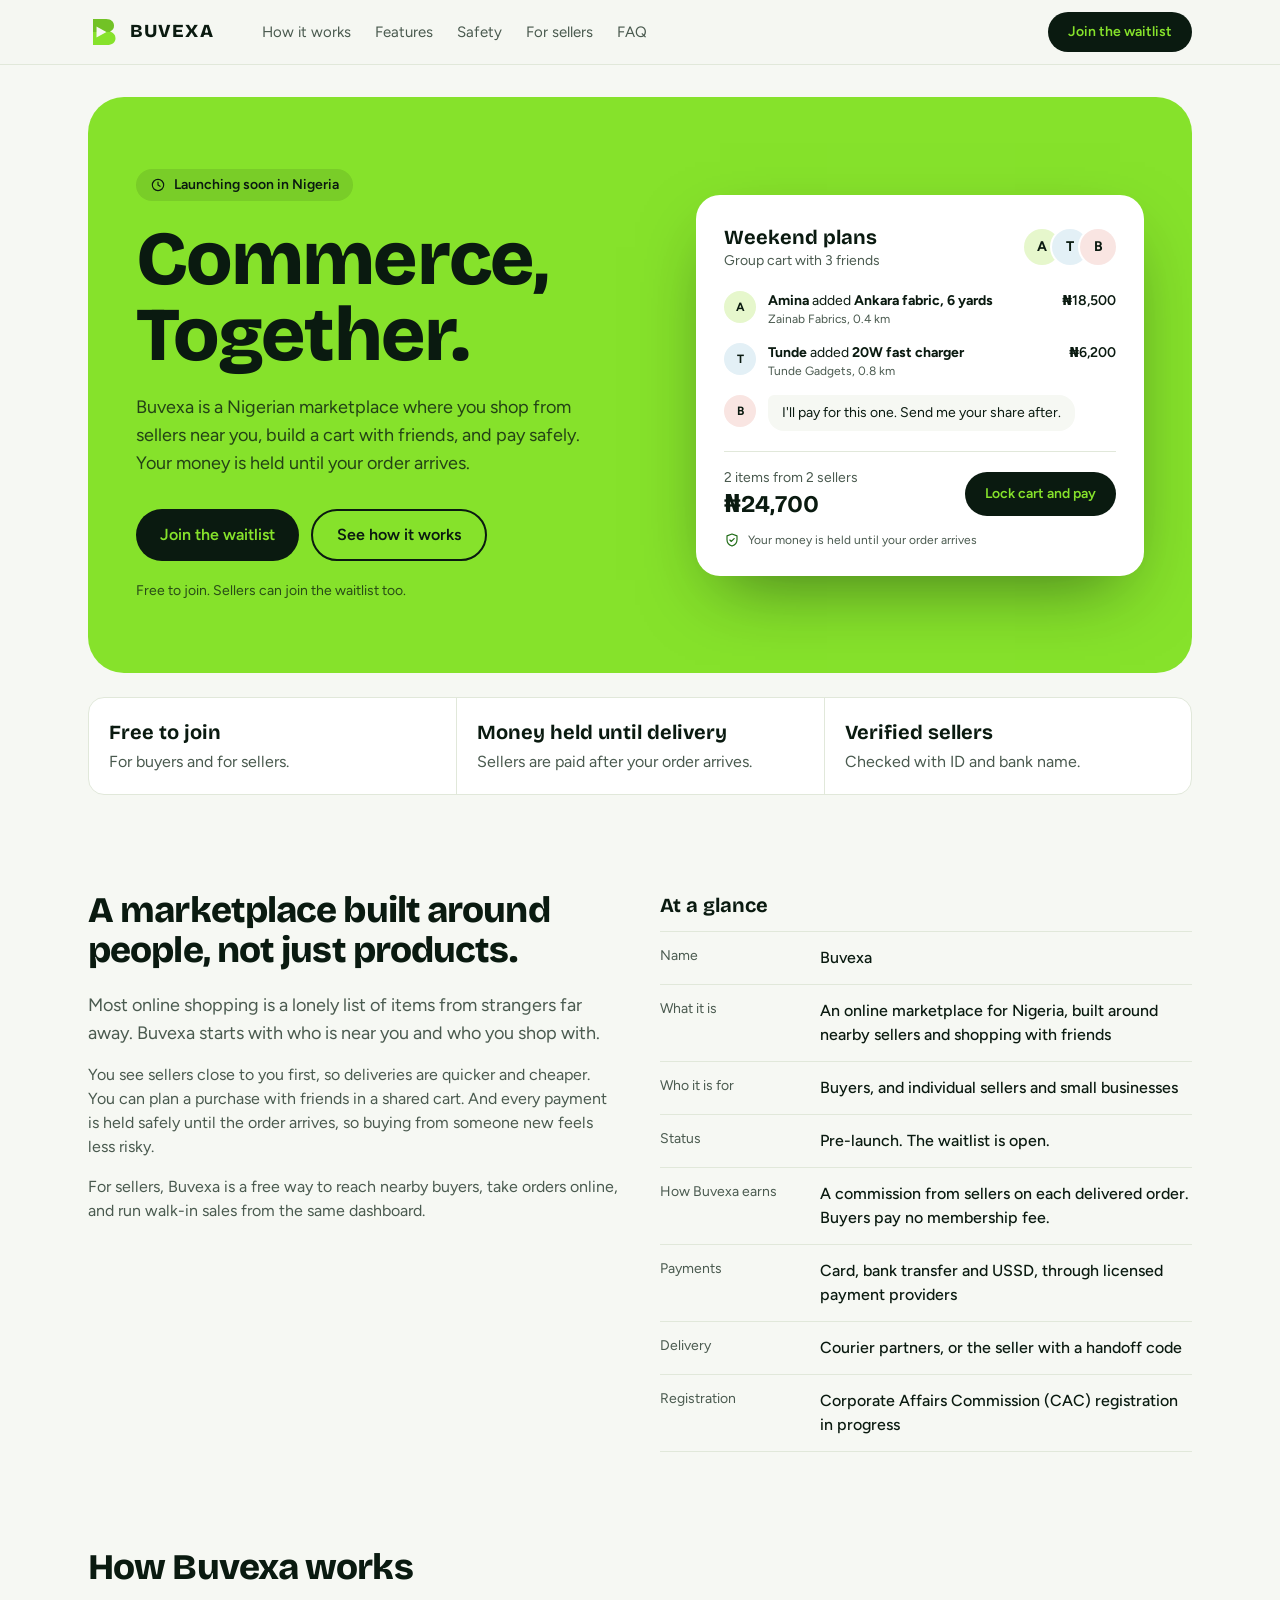
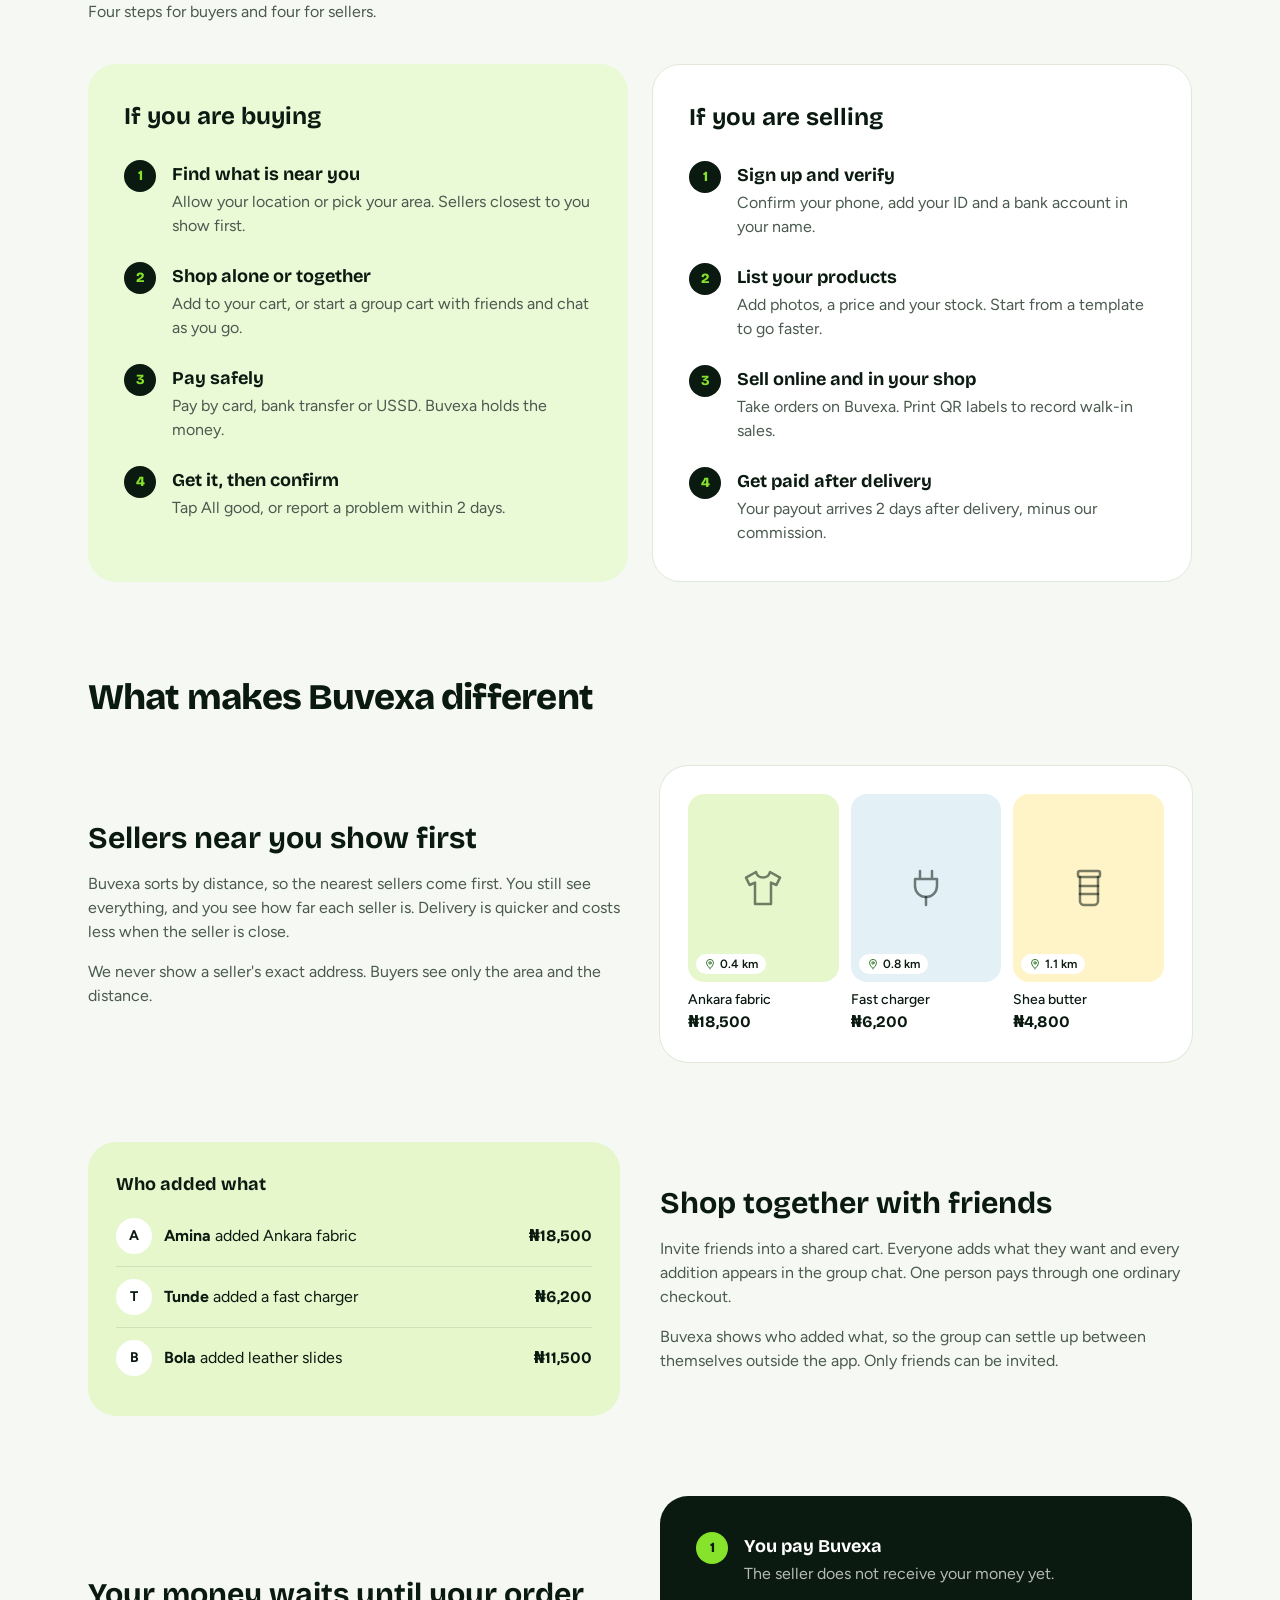
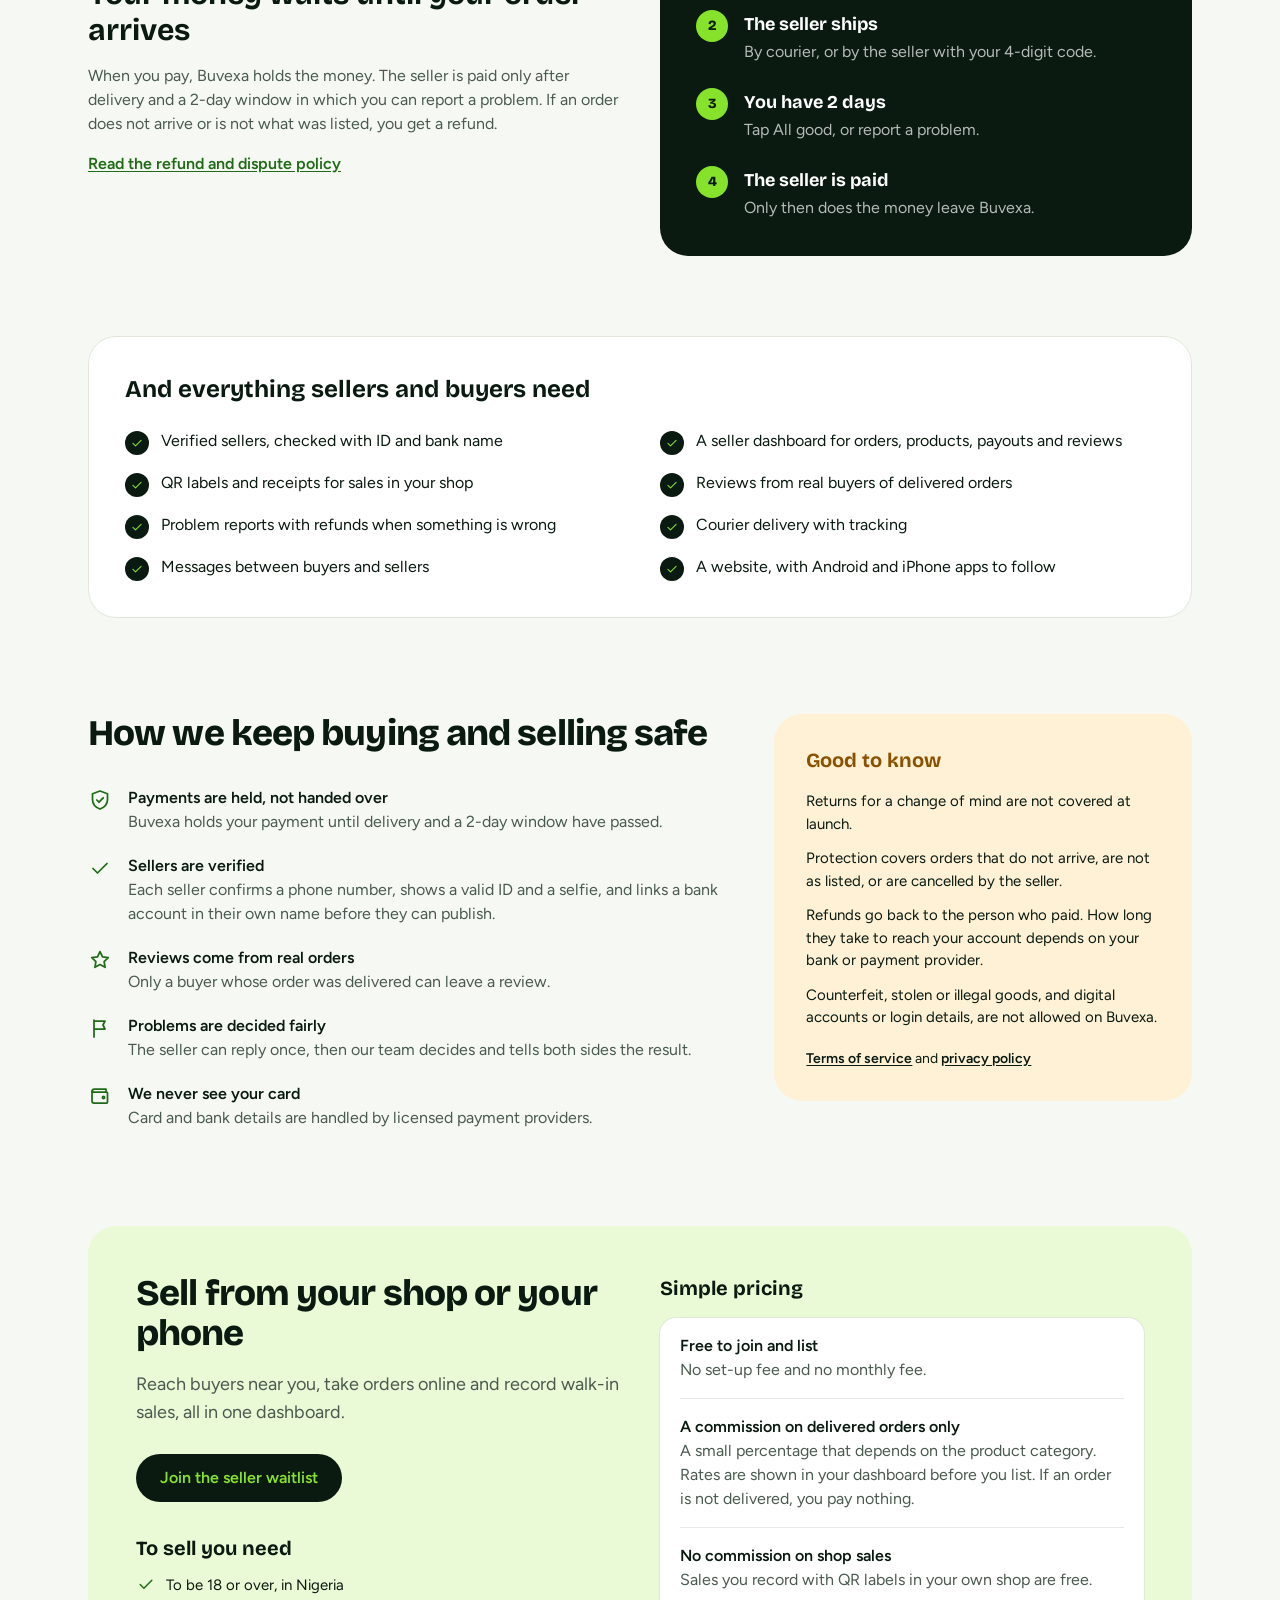
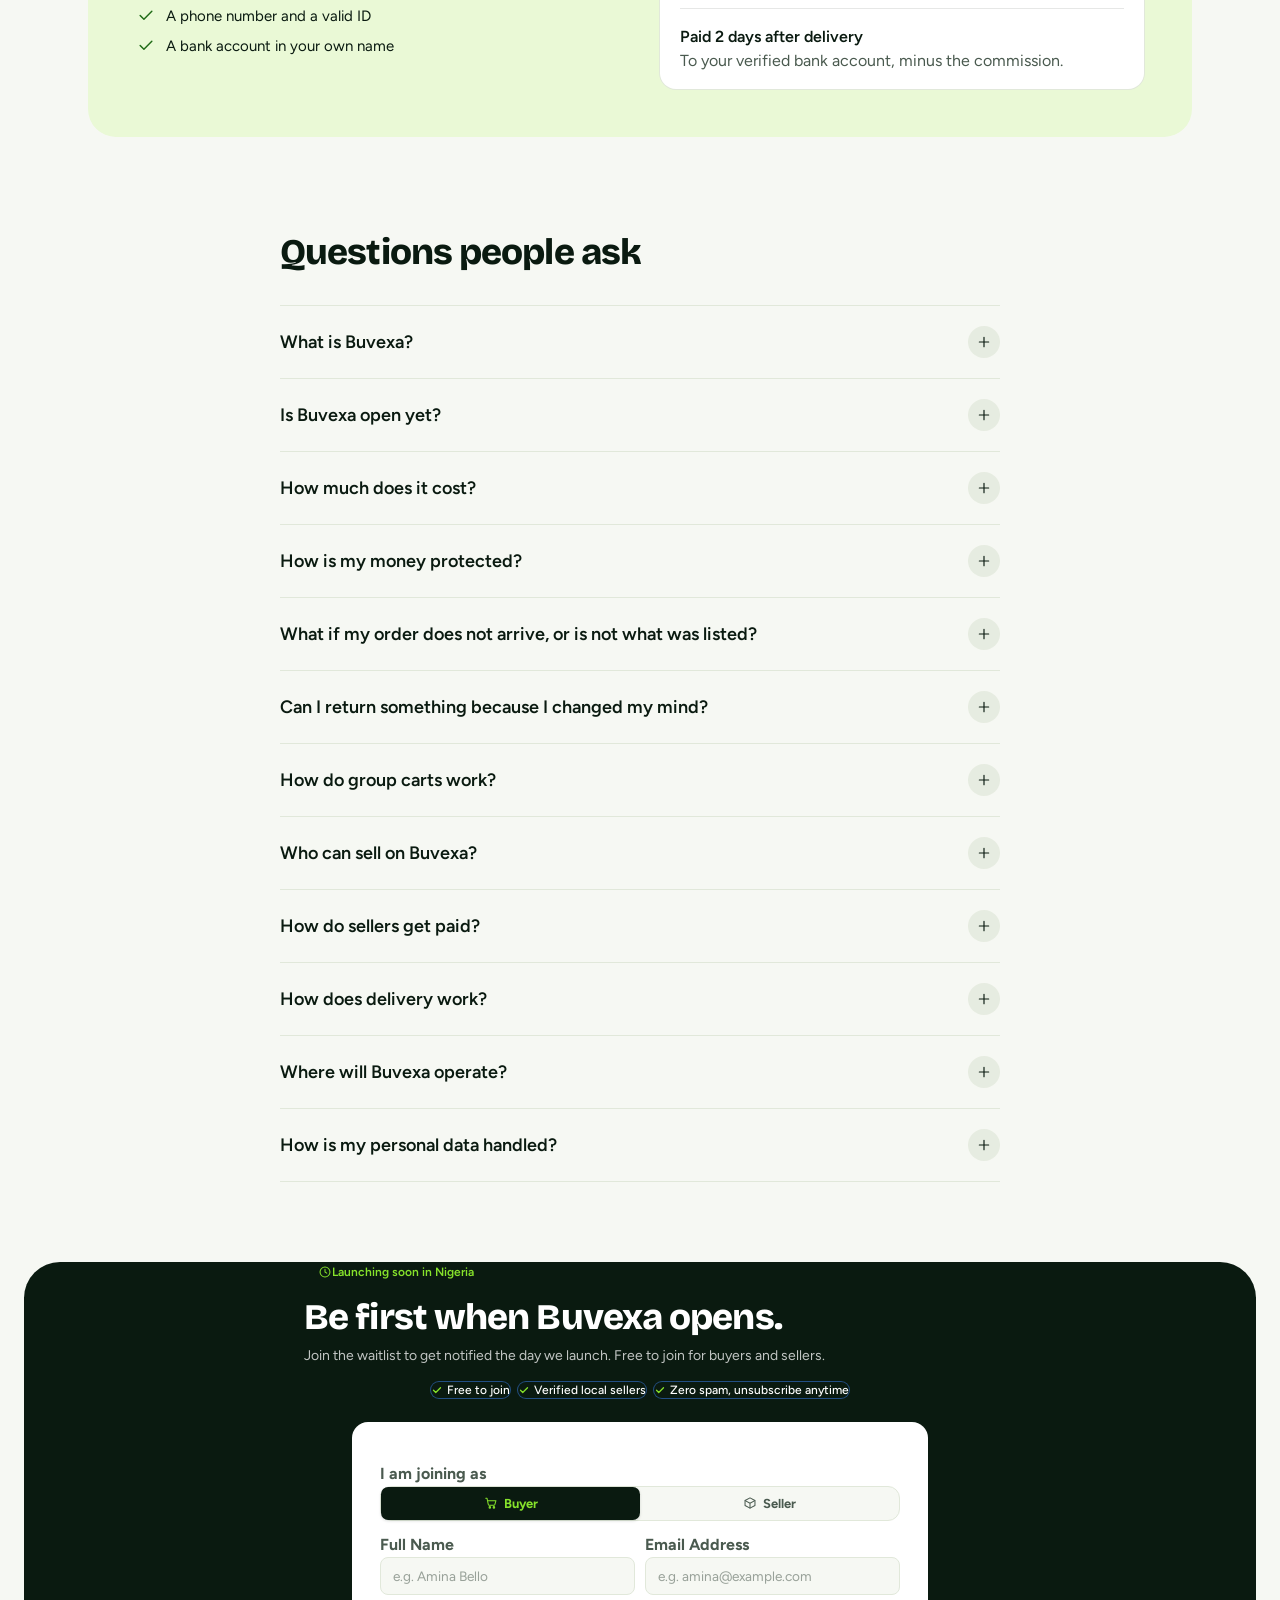
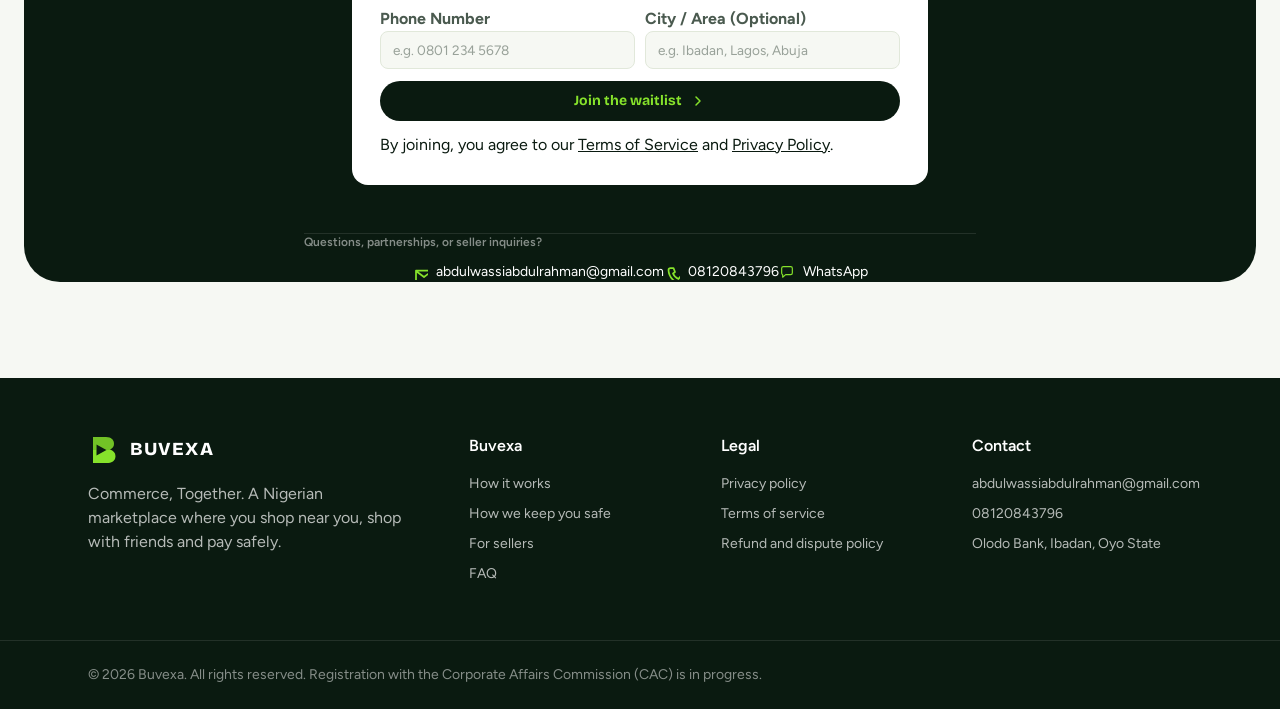
==== commit 274574ef: "Fix waitlist card clipping, add guaranteed padding, and compact inputs for mobile and desktop" ====
--- a/index.html
+++ b/index.html
@@ -17,7 +17,65 @@
 <meta name="twitter:card" content="summary_large_image">
 <link rel="preload" href="assets/fonts/bricolage-grotesque-latin-800-normal.woff2" as="font" type="font/woff2" crossorigin>
 <link rel="preload" href="assets/fonts/figtree-latin-400-normal.woff2" as="font" type="font/woff2" crossorigin>
-<link rel="stylesheet" href="assets/style.css">
+<link rel="stylesheet" href="assets/style.css?v=3">
+<style>
+/* Buvexa Waitlist Embedded Styles */
+.form-input {
+  width: 100%;
+  border-radius: 0.5rem;
+  border: 1px solid #E1E8DA;
+  background-color: #F6F8F3;
+  padding: 0.5rem 0.75rem;
+  font-size: 0.85rem;
+  line-height: 1.25rem;
+  color: #0A1A10;
+  font-family: inherit;
+  transition: border-color 0.15s ease, background-color 0.15s ease, box-shadow 0.15s ease;
+  box-sizing: border-box;
+}
+.form-input:focus {
+  outline: none;
+  border-color: #0A1A10;
+  background-color: #ffffff;
+  box-shadow: 0 0 0 3px rgba(134, 226, 43, 0.35);
+}
+.form-input::placeholder {
+  color: rgba(74, 90, 79, 0.55);
+}
+.form-tab {
+  cursor: pointer;
+  border-radius: 0.45rem;
+  padding: 0.4rem 0.75rem;
+  font-size: 0.8125rem;
+  font-weight: 700;
+  text-align: center;
+  transition: all 0.15s ease;
+  user-select: none;
+  display: flex;
+  align-items: center;
+  justify-content: center;
+  gap: 0.375rem;
+  border: none;
+}
+.form-tab.active {
+  background-color: #0A1A10;
+  color: #86E22B;
+  box-shadow: 0 1px 3px rgba(10, 26, 16, 0.15);
+}
+.form-tab:not(.active) {
+  background-color: transparent;
+  color: #4A5A4F;
+}
+.form-tab:not(.active):hover {
+  background-color: #ffffff;
+  color: #0A1A10;
+}
+.form-input.input-error {
+  border-color: #dc2626 !important;
+  background-color: #fef2f2 !important;
+  box-shadow: 0 0 0 3px rgba(220, 38, 38, 0.2) !important;
+}
+</style>
 </head>
 <body class="bg-paper text-ink"><svg xmlns="http://www.w3.org/2000/svg" style="position:absolute;width:0;height:0;overflow:hidden" aria-hidden="true"><symbol id="logo-mark" viewBox="0 0 64 64"><defs><clipPath id="bm"><path clip-rule="evenodd" d="M10 6H36C46 6 52 11.5 52 19.5C52 25 49 29 44 31C50.500 33 55 37.500 55 44.500C55 53 48.500 58 38 58H10Z M17 21L37 32L17 43Z"/></clipPath></defs><path fill="#86E22B" fill-rule="evenodd" d="M10 6H36C46 6 52 11.5 52 19.5C52 25 49 29 44 31C50.500 33 55 37.500 55 44.500C55 53 48.500 58 38 58H10Z M17 21L37 32L17 43Z"/><rect clip-path="url(#bm)" x="0" y="0" width="64" height="32" fill="#0A1A10" opacity=".16"/></symbol><symbol id="i-search" viewBox="0 0 24 24"><circle cx="11" cy="11" r="7"/><path d="M20 20l-3.5-3.5"/></symbol><symbol id="i-cart" viewBox="0 0 24 24"><path d="M3 4h2.2l2.1 10.2a2 2 0 0 0 2 1.6h7.5a2 2 0 0 0 1.9-1.4L20.5 8H6.2"/><circle cx="10" cy="19.5" r="1.3"/><circle cx="17" cy="19.5" r="1.3"/></symbol><symbol id="i-pin" viewBox="0 0 24 24"><path d="M12 21s7-6 7-11.2a7 7 0 1 0-14 0C5 15 12 21 12 21z"/><circle cx="12" cy="9.8" r="2.4"/></symbol><symbol id="i-chev-down" viewBox="0 0 24 24"><path d="M6 9l6 6 6-6"/></symbol><symbol id="i-chev-right" viewBox="0 0 24 24"><path d="M9 6l6 6-6 6"/></symbol><symbol id="i-bell" viewBox="0 0 24 24"><path d="M6 9a6 6 0 1 1 12 0c0 6 2.2 7.2 2.2 7.2H3.8S6 15 6 9z"/><path d="M10 20a2 2 0 0 0 4 0"/></symbol><symbol id="i-menu" viewBox="0 0 24 24"><path d="M4 7h16M4 12h16M4 17h16"/></symbol><symbol id="i-x" viewBox="0 0 24 24"><path d="M6 6l12 12M18 6L6 18"/></symbol><symbol id="i-heart" viewBox="0 0 24 24"><path d="M12 20s-7.5-4.6-7.5-10A4.3 4.3 0 0 1 12 7.4 4.3 4.3 0 0 1 19.5 10c0 5.4-7.5 10-7.5 10z"/></symbol><symbol id="i-plus" viewBox="0 0 24 24"><path d="M12 5v14M5 12h14"/></symbol><symbol id="i-check" viewBox="0 0 24 24"><path d="M5 12.5l4.5 4.5L19 7.5"/></symbol><symbol id="i-shield" viewBox="0 0 24 24"><path d="M12 3l7.5 2.8v5.7c0 4.6-3.2 7.9-7.5 9.5-4.3-1.6-7.5-4.9-7.5-9.5V5.8z"/><path d="M8.8 12l2.2 2.2 4.2-4.4"/></symbol><symbol id="i-users" viewBox="0 0 24 24"><circle cx="9" cy="8.5" r="3.2"/><path d="M3 19c.6-3.2 3-5 6-5s5.4 1.8 6 5"/><circle cx="17" cy="9.5" r="2.4"/><path d="M17.2 14.2c2 .2 3.4 1.6 3.8 4"/></symbol><symbol id="i-user" viewBox="0 0 24 24"><circle cx="12" cy="8.5" r="3.5"/><path d="M5 20c.8-3.6 3.6-5.5 7-5.5s6.2 1.9 7 5.5"/></symbol><symbol id="i-home" viewBox="0 0 24 24"><path d="M4 11l8-7 8 7v8.5a1 1 0 0 1-1 1h-4.5V15h-5v5.5H5a1 1 0 0 1-1-1z"/></symbol><symbol id="i-grid" viewBox="0 0 24 24"><rect x="4" y="4" width="6.5" height="6.5" rx="1.5"/><rect x="13.5" y="4" width="6.5" height="6.5" rx="1.5"/><rect x="4" y="13.5" width="6.5" height="6.5" rx="1.5"/><rect x="13.5" y="13.5" width="6.5" height="6.5" rx="1.5"/></symbol><symbol id="i-receipt" viewBox="0 0 24 24"><path d="M6 3.5h12v17l-2.5-1.6-2.2 1.6-2.3-1.6-2.2 1.6L6 20.5z"/><path d="M9 8.5h6M9 12h6M9 15.5h3.5"/></symbol><symbol id="i-box" viewBox="0 0 24 24"><path d="M20.5 7.8L12 3.2 3.5 7.8v8.4l8.5 4.6 8.5-4.6z"/><path d="M3.8 8l8.2 4.5L20.2 8M12 12.5V20.6"/></symbol><symbol id="i-qr" viewBox="0 0 24 24"><rect x="4" y="4" width="6" height="6" rx="1"/><rect x="14" y="4" width="6" height="6" rx="1"/><rect x="4" y="14" width="6" height="6" rx="1"/><path d="M14 14h2.5v2.5H14zM19 14h1M17.5 18H20v2M14 20h.01M17.5 20h.01"/></symbol><symbol id="i-wallet" viewBox="0 0 24 24"><path d="M4 7.5A2.5 2.5 0 0 1 6.5 5H18v3"/><path d="M4 7.5V17a2 2 0 0 0 2 2h12.5a1 1 0 0 0 1-1V9a1 1 0 0 0-1-1H6.5A2.5 2.5 0 0 1 4 7.5z"/><circle cx="15.5" cy="13.5" r="1.1"/></symbol><symbol id="i-star" viewBox="0 0 24 24"><path d="M12 3.6l2.5 5.2 5.7.8-4.1 4 1 5.7L12 16.6 6.9 19.3l1-5.7-4.1-4 5.7-.8z"/></symbol><symbol id="i-flag" viewBox="0 0 24 24"><path d="M6 21V4M6 5h11l-2 4 2 4H6"/></symbol><symbol id="i-chat" viewBox="0 0 24 24"><path d="M4 6.5A2.5 2.5 0 0 1 6.5 4h11A2.5 2.5 0 0 1 20 6.5v7a2.5 2.5 0 0 1-2.5 2.5H10l-4.5 3.8V16A2.5 2.5 0 0 1 4 13.5z"/></symbol><symbol id="i-sliders" viewBox="0 0 24 24"><path d="M4 7h9M17 7h3M4 17h3M11 17h9"/><circle cx="15" cy="7" r="2"/><circle cx="9" cy="17" r="2"/></symbol><symbol id="i-help" viewBox="0 0 24 24"><circle cx="12" cy="12" r="8.5"/><path d="M9.8 9.6a2.3 2.3 0 1 1 3.2 2.1c-.7.4-1 .9-1 1.6M12 16.6h.01"/></symbol><symbol id="i-logout" viewBox="0 0 24 24"><path d="M10 4H6.5A1.5 1.5 0 0 0 5 5.5v13A1.5 1.5 0 0 0 6.5 20H10M15 8l4 4-4 4M19 12H9.5"/></symbol><symbol id="i-external" viewBox="0 0 24 24"><path d="M14 5h5v5M19 5l-8 8M18 14v4.5a1 1 0 0 1-1 1H5.5a1 1 0 0 1-1-1V7a1 1 0 0 1 1-1H10"/></symbol><symbol id="i-truck" viewBox="0 0 24 24"><path d="M3 6.5h11v9H3zM14 9.5h4l3 3v3h-7"/><circle cx="7" cy="17.5" r="1.7"/><circle cx="17" cy="17.5" r="1.7"/></symbol><symbol id="i-filter" viewBox="0 0 24 24"><path d="M4 6h16M7 12h10M10 18h4"/></symbol><symbol id="i-more" viewBox="0 0 24 24"><circle cx="5.5" cy="12" r="1.3" fill="currentColor"/><circle cx="12" cy="12" r="1.3" fill="currentColor"/><circle cx="18.5" cy="12" r="1.3" fill="currentColor"/></symbol><symbol id="i-clock" viewBox="0 0 24 24"><circle cx="12" cy="12" r="8.5"/><path d="M12 7.5V12l3 2"/></symbol><symbol id="i-edit" viewBox="0 0 24 24"><path d="M4 20h4L19 9a2.1 2.1 0 0 0-3-3L5 17z"/><path d="M14.5 7.5l3 3"/></symbol><symbol id="i-dl" viewBox="0 0 24 24"><path d="M12 4v11M7.5 11L12 15.5 16.5 11M5 19.5h14"/></symbol><symbol id="p-shirt" viewBox="0 0 24 24"><path d="M8.5 4L3.5 6.8l1.8 3.7L8 9.3V20h8V9.3l2.7 1.2 1.8-3.7L15.5 4a3.6 3.6 0 0 1-7 0z"/></symbol><symbol id="p-shoe" viewBox="0 0 24 24"><path d="M3 17V11.8c0-.5.3-.9.8-1L8 9.5 9.2 7l3 3.2 4.3 1.6c2.5.8 4.5 1.5 4.5 4V17z"/><path d="M3 17.2h18v1.6H3zM10 9.2l1.2 1.2M12 10.6l1.1 1.1"/></symbol><symbol id="p-plug" viewBox="0 0 24 24"><path d="M9 3.5v4M15 3.5v4M6.5 7.5h11v3.5a5.5 5.5 0 0 1-11 0z"/><path d="M12 16.5v4"/></symbol><symbol id="p-speaker" viewBox="0 0 24 24"><rect x="6" y="3.5" width="12" height="17" rx="2.5"/><circle cx="12" cy="14.5" r="3.2"/><circle cx="12" cy="7.5" r="1"/></symbol><symbol id="p-jar" viewBox="0 0 24 24"><rect x="6.5" y="3.5" width="11" height="3" rx="1"/><path d="M7.5 6.5v12a2 2 0 0 0 2 2h5a2 2 0 0 0 2-2v-12"/><path d="M7.5 11h9M7.5 15h9"/></symbol><symbol id="p-phones" viewBox="0 0 24 24"><path d="M4.5 14v-2a7.5 7.5 0 0 1 15 0v2"/><rect x="3.5" y="13.5" width="4" height="6.5" rx="1.6"/><rect x="16.5" y="13.5" width="4" height="6.5" rx="1.6"/></symbol><symbol id="p-bag" viewBox="0 0 24 24"><path d="M5.5 8h13l-1 12h-11z"/><path d="M9 8V6.5a3 3 0 0 1 6 0V8"/></symbol><symbol id="p-fan" viewBox="0 0 24 24"><circle cx="12" cy="10.5" r="7.5"/><circle cx="12" cy="10.5" r="1.4"/><path d="M12 9.1C11 6.6 11.5 4.8 12 3.4M13.3 11.2c2.5.4 4 1.5 5.2 2.9M10.8 11.4c-2.1 1.3-2.4 3.2-2.2 5"/><path d="M12 18v3M8.5 21h7"/></symbol><symbol id="p-bowl" viewBox="0 0 24 24"><path d="M4 11h16v3a6 6 0 0 1-6 6h-4a6 6 0 0 1-6-6z"/><path d="M9 8c0-1.3 1-1.6 1-3M14 8c0-1.3 1-1.6 1-3"/></symbol><symbol id="p-sparkle" viewBox="0 0 24 24"><path d="M11 3.5l1.8 5.2 5.2 1.8-5.2 1.8L11 17.5l-1.8-5.2L4 10.5l5.2-1.8z"/><path d="M18.5 16.5l.7 1.8 1.8.7-1.8.7-.7 1.8-.7-1.8-1.8-.7 1.8-.7z"/></symbol><symbol id="p-phone" viewBox="0 0 24 24"><rect x="7" y="3" width="10" height="18" rx="2.5"/><path d="M11 18h2"/></symbol><symbol id="p-couch" viewBox="0 0 24 24"><path d="M5 12V9a2 2 0 0 1 2-2h10a2 2 0 0 1 2 2v3"/><path d="M3.5 12.5a1.8 1.8 0 0 1 3.5.5v2h10v-2a1.8 1.8 0 0 1 3.5-.5V17a1 1 0 0 1-1 1h-15a1 1 0 0 1-1-1z"/><path d="M6.5 18v2M17.5 18v2"/></symbol></svg><header class="sticky top-0 z-40 border-b border-mist bg-paper/95 backdrop-blur">
   <div class="mx-auto flex h-16 max-w-6xl items-center gap-6 px-4 sm:px-6">
@@ -112,36 +170,36 @@
 
 <section id="faq" class="mx-auto mt-24 max-w-3xl scroll-mt-24 px-4 sm:px-6"><h2 class="font-display text-3xl font-extrabold tracking-tight sm:text-4xl">Questions people ask</h2><div class="mt-8 border-t border-mist"><details class="group border-b border-mist py-5"><summary class="flex cursor-pointer list-none items-center justify-between gap-4 text-lg font-semibold [&::-webkit-details-marker]:hidden">What is Buvexa?<span class="grid h-8 w-8 shrink-0 place-items-center rounded-full bg-mist/70 transition-transform group-open:rotate-45"><svg class="h-4 w-4" fill="none" stroke="currentColor" stroke-width="1.75" stroke-linecap="round" stroke-linejoin="round" aria-hidden="true"><use href="#i-plus"/></svg></span></summary><div class="mt-3 max-w-2xl text-ink-2">Buvexa is an online marketplace for Nigeria. You shop from sellers near you, you can build a shared cart with friends, and your payment is held until your order arrives.</div></details><details class="group border-b border-mist py-5"><summary class="flex cursor-pointer list-none items-center justify-between gap-4 text-lg font-semibold [&::-webkit-details-marker]:hidden">Is Buvexa open yet?<span class="grid h-8 w-8 shrink-0 place-items-center rounded-full bg-mist/70 transition-transform group-open:rotate-45"><svg class="h-4 w-4" fill="none" stroke="currentColor" stroke-width="1.75" stroke-linecap="round" stroke-linejoin="round" aria-hidden="true"><use href="#i-plus"/></svg></span></summary><div class="mt-3 max-w-2xl text-ink-2">Not yet. We are preparing to launch. Join the waitlist and we will email you the day it opens.</div></details><details class="group border-b border-mist py-5"><summary class="flex cursor-pointer list-none items-center justify-between gap-4 text-lg font-semibold [&::-webkit-details-marker]:hidden">How much does it cost?<span class="grid h-8 w-8 shrink-0 place-items-center rounded-full bg-mist/70 transition-transform group-open:rotate-45"><svg class="h-4 w-4" fill="none" stroke="currentColor" stroke-width="1.75" stroke-linecap="round" stroke-linejoin="round" aria-hidden="true"><use href="#i-plus"/></svg></span></summary><div class="mt-3 max-w-2xl text-ink-2">It is free to join, for buyers and sellers. Buyers pay for their items and the delivery fee shown at checkout. Sellers pay a small commission only on orders that are delivered.</div></details><details class="group border-b border-mist py-5"><summary class="flex cursor-pointer list-none items-center justify-between gap-4 text-lg font-semibold [&::-webkit-details-marker]:hidden">How is my money protected?<span class="grid h-8 w-8 shrink-0 place-items-center rounded-full bg-mist/70 transition-transform group-open:rotate-45"><svg class="h-4 w-4" fill="none" stroke="currentColor" stroke-width="1.75" stroke-linecap="round" stroke-linejoin="round" aria-hidden="true"><use href="#i-plus"/></svg></span></summary><div class="mt-3 max-w-2xl text-ink-2">When you pay, Buvexa holds your payment. The seller is not paid until your order has been delivered and you have had 2 days to report a problem. We never see your card details. Payments go through licensed payment providers.</div></details><details class="group border-b border-mist py-5"><summary class="flex cursor-pointer list-none items-center justify-between gap-4 text-lg font-semibold [&::-webkit-details-marker]:hidden">What if my order does not arrive, or is not what was listed?<span class="grid h-8 w-8 shrink-0 place-items-center rounded-full bg-mist/70 transition-transform group-open:rotate-45"><svg class="h-4 w-4" fill="none" stroke="currentColor" stroke-width="1.75" stroke-linecap="round" stroke-linejoin="round" aria-hidden="true"><use href="#i-plus"/></svg></span></summary><div class="mt-3 max-w-2xl text-ink-2">Report a problem in the app within 2 days of delivery. The seller can reply, then our team decides. If you are right, you get a refund. Read the <a class="font-semibold underline underline-offset-2" href="refunds.html">refund and dispute policy</a>.</div></details><details class="group border-b border-mist py-5"><summary class="flex cursor-pointer list-none items-center justify-between gap-4 text-lg font-semibold [&::-webkit-details-marker]:hidden">Can I return something because I changed my mind?<span class="grid h-8 w-8 shrink-0 place-items-center rounded-full bg-mist/70 transition-transform group-open:rotate-45"><svg class="h-4 w-4" fill="none" stroke="currentColor" stroke-width="1.75" stroke-linecap="round" stroke-linejoin="round" aria-hidden="true"><use href="#i-plus"/></svg></span></summary><div class="mt-3 max-w-2xl text-ink-2">Not at launch. Our protection covers orders that do not arrive, are not as listed, or are cancelled by the seller.</div></details><details class="group border-b border-mist py-5"><summary class="flex cursor-pointer list-none items-center justify-between gap-4 text-lg font-semibold [&::-webkit-details-marker]:hidden">How do group carts work?<span class="grid h-8 w-8 shrink-0 place-items-center rounded-full bg-mist/70 transition-transform group-open:rotate-45"><svg class="h-4 w-4" fill="none" stroke="currentColor" stroke-width="1.75" stroke-linecap="round" stroke-linejoin="round" aria-hidden="true"><use href="#i-plus"/></svg></span></summary><div class="mt-3 max-w-2xl text-ink-2">Start a group cart and invite friends from your friend list. Everyone can add items, and each addition shows in the group chat. One person pays through one ordinary checkout, and the group settles up between themselves outside Buvexa.</div></details><details class="group border-b border-mist py-5"><summary class="flex cursor-pointer list-none items-center justify-between gap-4 text-lg font-semibold [&::-webkit-details-marker]:hidden">Who can sell on Buvexa?<span class="grid h-8 w-8 shrink-0 place-items-center rounded-full bg-mist/70 transition-transform group-open:rotate-45"><svg class="h-4 w-4" fill="none" stroke="currentColor" stroke-width="1.75" stroke-linecap="round" stroke-linejoin="round" aria-hidden="true"><use href="#i-plus"/></svg></span></summary><div class="mt-3 max-w-2xl text-ink-2">Anyone aged 18 or over in Nigeria with a valid ID and a bank account in their own name. We verify each seller before they can publish products.</div></details><details class="group border-b border-mist py-5"><summary class="flex cursor-pointer list-none items-center justify-between gap-4 text-lg font-semibold [&::-webkit-details-marker]:hidden">How do sellers get paid?<span class="grid h-8 w-8 shrink-0 place-items-center rounded-full bg-mist/70 transition-transform group-open:rotate-45"><svg class="h-4 w-4" fill="none" stroke="currentColor" stroke-width="1.75" stroke-linecap="round" stroke-linejoin="round" aria-hidden="true"><use href="#i-plus"/></svg></span></summary><div class="mt-3 max-w-2xl text-ink-2">Two days after delivery, to the seller's verified bank account, minus our commission. If a buyer reports a problem, the payout waits until it is resolved.</div></details><details class="group border-b border-mist py-5"><summary class="flex cursor-pointer list-none items-center justify-between gap-4 text-lg font-semibold [&::-webkit-details-marker]:hidden">How does delivery work?<span class="grid h-8 w-8 shrink-0 place-items-center rounded-full bg-mist/70 transition-transform group-open:rotate-45"><svg class="h-4 w-4" fill="none" stroke="currentColor" stroke-width="1.75" stroke-linecap="round" stroke-linejoin="round" aria-hidden="true"><use href="#i-plus"/></svg></span></summary><div class="mt-3 max-w-2xl text-ink-2">Sellers ship with courier partners, starting with Sendbox, or deliver themselves. A self-delivered order is confirmed with a 4-digit code that only the buyer has.</div></details><details class="group border-b border-mist py-5"><summary class="flex cursor-pointer list-none items-center justify-between gap-4 text-lg font-semibold [&::-webkit-details-marker]:hidden">Where will Buvexa operate?<span class="grid h-8 w-8 shrink-0 place-items-center rounded-full bg-mist/70 transition-transform group-open:rotate-45"><svg class="h-4 w-4" fill="none" stroke="currentColor" stroke-width="1.75" stroke-linecap="round" stroke-linejoin="round" aria-hidden="true"><use href="#i-plus"/></svg></span></summary><div class="mt-3 max-w-2xl text-ink-2">Across Nigeria, starting close to home so deliveries are fast. We will announce the first cities at launch.</div></details><details class="group border-b border-mist py-5"><summary class="flex cursor-pointer list-none items-center justify-between gap-4 text-lg font-semibold [&::-webkit-details-marker]:hidden">How is my personal data handled?<span class="grid h-8 w-8 shrink-0 place-items-center rounded-full bg-mist/70 transition-transform group-open:rotate-45"><svg class="h-4 w-4" fill="none" stroke="currentColor" stroke-width="1.75" stroke-linecap="round" stroke-linejoin="round" aria-hidden="true"><use href="#i-plus"/></svg></span></summary><div class="mt-3 max-w-2xl text-ink-2">We collect only what we need to run the service and we never sell it. Read our <a class="font-semibold underline underline-offset-2" href="privacy.html">privacy policy</a>.</div></details></div></section>
 
-<section id="waitlist" class="mx-auto mt-24 max-w-5xl scroll-mt-24 px-4 sm:px-6">
-  <div class="waitlist-container overflow-hidden rounded-[28px] bg-ink text-white sm:rounded-[36px]">
+<section id="waitlist" class="mx-auto mt-20 max-w-5xl scroll-mt-24 px-4 sm:px-6">
+  <div class="rounded-[24px] bg-ink p-4 text-white sm:rounded-[36px] sm:p-10 lg:p-12">
     <div class="mx-auto max-w-2xl text-center">
-      <span class="inline-flex items-center gap-2 rounded-full bg-white/10 px-4 py-1.5 text-xs font-semibold text-lime">
+      <span class="inline-flex items-center gap-1.5 rounded-full bg-white/10 px-3.5 py-1 text-xs font-semibold text-lime">
         <svg class="h-3.5 w-3.5" fill="none" stroke="currentColor" stroke-width="1.75" stroke-linecap="round" stroke-linejoin="round" aria-hidden="true"><use href="#i-clock"/></svg>
         Launching soon in Nigeria
       </span>
-      <h2 class="mt-4 font-display text-3xl font-extrabold tracking-tight sm:text-4xl lg:text-5xl">Be first when Buvexa opens.</h2>
-      <p class="mt-3 text-base text-white/75 sm:text-lg">Join the waitlist to get notified the day we launch. Free to join for buyers and sellers.</p>
+      <h2 class="mt-3 font-display text-2xl font-extrabold tracking-tight sm:text-4xl lg:text-5xl">Be first when Buvexa opens.</h2>
+      <p class="mt-2 text-sm text-white/75 sm:text-base">Join the waitlist to get notified the day we launch. Free to join for buyers and sellers.</p>
       
       <!-- Trust badges -->
-      <div class="mt-6 flex flex-wrap items-center justify-center gap-2.5 text-xs font-medium text-white/80">
-        <span class="inline-flex items-center gap-1.5 rounded-full bg-white/5 px-3 py-1 ring-1 ring-white/10">
-          <svg class="h-3.5 w-3.5 text-lime" fill="none" stroke="currentColor" stroke-width="2" stroke-linecap="round" stroke-linejoin="round" aria-hidden="true"><use href="#i-check"/></svg>
+      <div class="mt-4 flex flex-wrap items-center justify-center gap-2 text-xs font-medium text-white/80">
+        <span class="inline-flex items-center gap-1 rounded-full bg-white/5 px-2.5 py-1 ring-1 ring-white/10">
+          <svg class="h-3 w-3 text-lime" fill="none" stroke="currentColor" stroke-width="2.5" stroke-linecap="round" stroke-linejoin="round" aria-hidden="true"><use href="#i-check"/></svg>
           Free to join
         </span>
-        <span class="inline-flex items-center gap-1.5 rounded-full bg-white/5 px-3 py-1 ring-1 ring-white/10">
-          <svg class="h-3.5 w-3.5 text-lime" fill="none" stroke="currentColor" stroke-width="2" stroke-linecap="round" stroke-linejoin="round" aria-hidden="true"><use href="#i-check"/></svg>
+        <span class="inline-flex items-center gap-1 rounded-full bg-white/5 px-2.5 py-1 ring-1 ring-white/10">
+          <svg class="h-3 w-3 text-lime" fill="none" stroke="currentColor" stroke-width="2.5" stroke-linecap="round" stroke-linejoin="round" aria-hidden="true"><use href="#i-check"/></svg>
           Verified local sellers
         </span>
-        <span class="inline-flex items-center gap-1.5 rounded-full bg-white/5 px-3 py-1 ring-1 ring-white/10">
-          <svg class="h-3.5 w-3.5 text-lime" fill="none" stroke="currentColor" stroke-width="2" stroke-linecap="round" stroke-linejoin="round" aria-hidden="true"><use href="#i-check"/></svg>
+        <span class="inline-flex items-center gap-1 rounded-full bg-white/5 px-2.5 py-1 ring-1 ring-white/10">
+          <svg class="h-3 w-3 text-lime" fill="none" stroke="currentColor" stroke-width="2.5" stroke-linecap="round" stroke-linejoin="round" aria-hidden="true"><use href="#i-check"/></svg>
           Zero spam, unsubscribe anytime
         </span>
       </div>
     </div>
 
-    <!-- The Form Card: Wide, spacious, and styled to match site -->
-    <div class="waitlist-card mx-auto max-w-xl rounded-2xl bg-white text-ink shadow-[0_20px_50px_-20px_rgba(0,0,0,0.5)] sm:max-w-2xl sm:rounded-3xl">
-      <form id="waitlistForm" action="https://api.web3forms.com/submit" method="POST" class="space-y-4">
+    <!-- The Form Card -->
+    <div class="mx-auto mt-6 w-full max-w-xl rounded-2xl bg-white p-4 text-ink shadow-xl sm:mt-8 sm:max-w-2xl sm:rounded-3xl sm:p-7 md:p-8">
+      <form id="waitlistForm" action="https://api.web3forms.com/submit" method="POST" class="space-y-3 sm:space-y-3.5">
         <input type="hidden" name="access_key" value="4dbb9cc5-0a87-42d6-a355-4c439ce4c647">
         <input type="hidden" name="subject" value="New Buvexa Waitlist Submission">
         <input type="hidden" name="from_name" value="Buvexa Waitlist">
@@ -150,7 +208,7 @@
 
         <!-- Role Selector Tabs -->
         <div>
-          <label class="block text-[11px] font-bold uppercase tracking-wider text-ink-2 mb-1.5 sm:text-xs">I am joining as</label>
+          <label class="block text-[11px] font-bold uppercase tracking-wider text-ink-2 mb-1">I am joining as</label>
           <div class="grid grid-cols-2 gap-1.5 p-1 rounded-xl bg-paper border border-mist">
             <button type="button" id="tabBuyer" class="form-tab active" aria-pressed="true">
               <svg class="h-3.5 w-3.5" fill="none" stroke="currentColor" stroke-width="1.75" stroke-linecap="round" stroke-linejoin="round" aria-hidden="true"><use href="#i-cart"/></svg>
@@ -164,58 +222,58 @@
         </div>
 
         <!-- 2-Column Grid on Tablet/Desktop for Full Name & Email -->
-        <div class="grid gap-3 sm:grid-cols-2 sm:gap-4">
+        <div class="grid gap-2.5 sm:grid-cols-2 sm:gap-3.5">
           <div>
-            <label for="wlName" class="block text-[11px] font-bold uppercase tracking-wider text-ink-2 mb-1 sm:text-xs">Full Name</label>
+            <label for="wlName" class="block text-[11px] font-bold uppercase tracking-wider text-ink-2 mb-1">Full Name</label>
             <input type="text" id="wlName" name="name" required placeholder="e.g. Amina Bello" class="form-input">
           </div>
           <div>
-            <label for="wlEmail" class="block text-[11px] font-bold uppercase tracking-wider text-ink-2 mb-1 sm:text-xs">Email Address</label>
+            <label for="wlEmail" class="block text-[11px] font-bold uppercase tracking-wider text-ink-2 mb-1">Email Address</label>
             <input type="email" id="wlEmail" name="email" required placeholder="e.g. amina@example.com" class="form-input">
           </div>
         </div>
 
         <!-- 2-Column Grid for Phone & City/Area -->
-        <div class="grid gap-3 sm:grid-cols-2 sm:gap-4">
+        <div class="grid gap-2.5 sm:grid-cols-2 sm:gap-3.5">
           <div>
-            <label for="wlPhone" class="block text-[11px] font-bold uppercase tracking-wider text-ink-2 mb-1 sm:text-xs">Phone Number</label>
+            <label for="wlPhone" class="block text-[11px] font-bold uppercase tracking-wider text-ink-2 mb-1">Phone Number</label>
             <input type="tel" id="wlPhone" name="phone" required placeholder="e.g. 0801 234 5678" class="form-input">
           </div>
           <div>
-            <label for="wlCity" class="block text-[11px] font-bold uppercase tracking-wider text-ink-2 mb-1 sm:text-xs">City / Area <span class="font-normal text-ink-2/70">(Optional)</span></label>
+            <label for="wlCity" class="block text-[11px] font-bold uppercase tracking-wider text-ink-2 mb-1">City / Area <span class="font-normal text-ink-2/70">(Optional)</span></label>
             <input type="text" id="wlCity" name="city" placeholder="e.g. Ibadan, Lagos, Abuja" class="form-input">
           </div>
         </div>
 
         <!-- Conditional Seller Fields -->
-        <div id="sellerFields" class="hidden space-y-3 pt-2 border-t border-mist sm:space-y-4">
-          <div class="grid gap-3 sm:grid-cols-2 sm:gap-4">
+        <div id="sellerFields" class="hidden space-y-2.5 pt-2 border-t border-mist sm:space-y-3">
+          <div class="grid gap-2.5 sm:grid-cols-2 sm:gap-3.5">
             <div>
-              <label for="wlShopName" class="block text-[11px] font-bold uppercase tracking-wider text-ink-2 mb-1 sm:text-xs">Shop / Business Name <span class="font-normal text-ink-2/70">(Optional)</span></label>
+              <label for="wlShopName" class="block text-[11px] font-bold uppercase tracking-wider text-ink-2 mb-1">Shop / Business Name <span class="font-normal text-ink-2/70">(Optional)</span></label>
               <input type="text" id="wlShopName" name="shop_name" placeholder="e.g. Zainab Fabrics" class="form-input">
             </div>
             <div>
-              <label for="wlWhatYouSell" class="block text-[11px] font-bold uppercase tracking-wider text-ink-2 mb-1 sm:text-xs">What do you sell? <span class="font-normal text-ink-2/70">(Optional)</span></label>
+              <label for="wlWhatYouSell" class="block text-[11px] font-bold uppercase tracking-wider text-ink-2 mb-1">What do you sell? <span class="font-normal text-ink-2/70">(Optional)</span></label>
               <input type="text" id="wlWhatYouSell" name="what_you_sell" placeholder="e.g. Fashion, Gadgets, Food" class="form-input">
             </div>
           </div>
         </div>
 
         <!-- Submit Button -->
-        <button type="submit" id="waitlistSubmitBtn" class="flex w-full items-center justify-center gap-2 rounded-full bg-ink px-5 py-3 font-display text-sm font-bold text-lime hover:bg-black transition cursor-pointer shadow-sm sm:py-3.5 sm:text-base">
+        <button type="submit" id="waitlistSubmitBtn" class="flex w-full items-center justify-center gap-2 rounded-full bg-ink px-5 py-2.5 font-display text-sm font-bold text-lime hover:bg-black transition cursor-pointer shadow-sm sm:py-3 sm:text-base">
           <span id="submitBtnText">Join the waitlist</span>
           <svg class="h-4 w-4" fill="none" stroke="currentColor" stroke-width="2.25" stroke-linecap="round" stroke-linejoin="round" aria-hidden="true"><use href="#i-chev-right"/></svg>
         </button>
 
-        <p class="text-center text-xs text-ink-2/75">
+        <p class="text-center text-[11px] text-ink-2/75 sm:text-xs">
           By joining, you agree to our <a href="terms.html" class="underline hover:text-ink">Terms of Service</a> and <a href="privacy.html" class="underline hover:text-ink">Privacy Policy</a>.
         </p>
 
         <!-- Feedback Alert -->
-        <div id="waitlistResult" class="hidden rounded-xl p-3 text-center text-xs font-semibold transition sm:rounded-2xl sm:p-4 sm:text-sm" aria-live="polite"></div>
+        <div id="waitlistResult" class="hidden rounded-xl p-3 text-center text-xs font-semibold transition" aria-live="polite"></div>
       </form>
     </div>
-
+    
     <!-- Contact details row underneath -->
     <div class="mx-auto mt-12 max-w-2xl border-t border-white/10 pt-8 text-center">
       <p class="text-xs font-semibold uppercase tracking-wider text-white/50">Questions, partnerships, or seller inquiries?</p>
--- a/assets/style.css
+++ b/assets/style.css
@@ -7,12 +7,13 @@
   border-radius: 0.5rem;
   border: 1px solid #E1E8DA;
   background-color: #F6F8F3;
-  padding: 0.5625rem 0.8125rem;
-  font-size: 0.875rem;
-  line-height: 1.35rem;
+  padding: 0.5rem 0.75rem;
+  font-size: 0.85rem;
+  line-height: 1.25rem;
   color: #0A1A10;
   font-family: inherit;
   transition: border-color 0.15s ease, background-color 0.15s ease, box-shadow 0.15s ease;
+  box-sizing: border-box;
 }
 .form-input:focus {
   outline: none;
@@ -26,7 +27,7 @@
 .form-tab {
   cursor: pointer;
   border-radius: 0.45rem;
-  padding: 0.45rem 0.75rem;
+  padding: 0.4rem 0.75rem;
   font-size: 0.8125rem;
   font-weight: 700;
   text-align: center;
@@ -51,40 +52,6 @@
   background-color: #ffffff;
   color: #0A1A10;
 }
-
-/* Buvexa Waitlist Container & Card Spacing */
-.waitlist-container {
-  padding: 2.25rem 1rem;
-}
-@media (min-width: 640px) {
-  .waitlist-container {
-    padding: 3.5rem 2.25rem;
-  }
-}
-@media (min-width: 1024px) {
-  .waitlist-container {
-    padding: 4.5rem 3.5rem;
-  }
-}
-
-.waitlist-card {
-  margin: 1.75rem auto 0;
-  padding: 1.75rem 1.25rem;
-  width: 100%;
-}
-@media (min-width: 480px) {
-  .waitlist-card {
-    margin: 2rem auto 0;
-    padding: 2rem 1.75rem;
-  }
-}
-@media (min-width: 640px) {
-  .waitlist-card {
-    margin: 2.5rem auto 0;
-    padding: 2.5rem 2.25rem;
-  }
-}
-
 .form-input.input-error {
   border-color: #dc2626 !important;
   background-color: #fef2f2 !important;
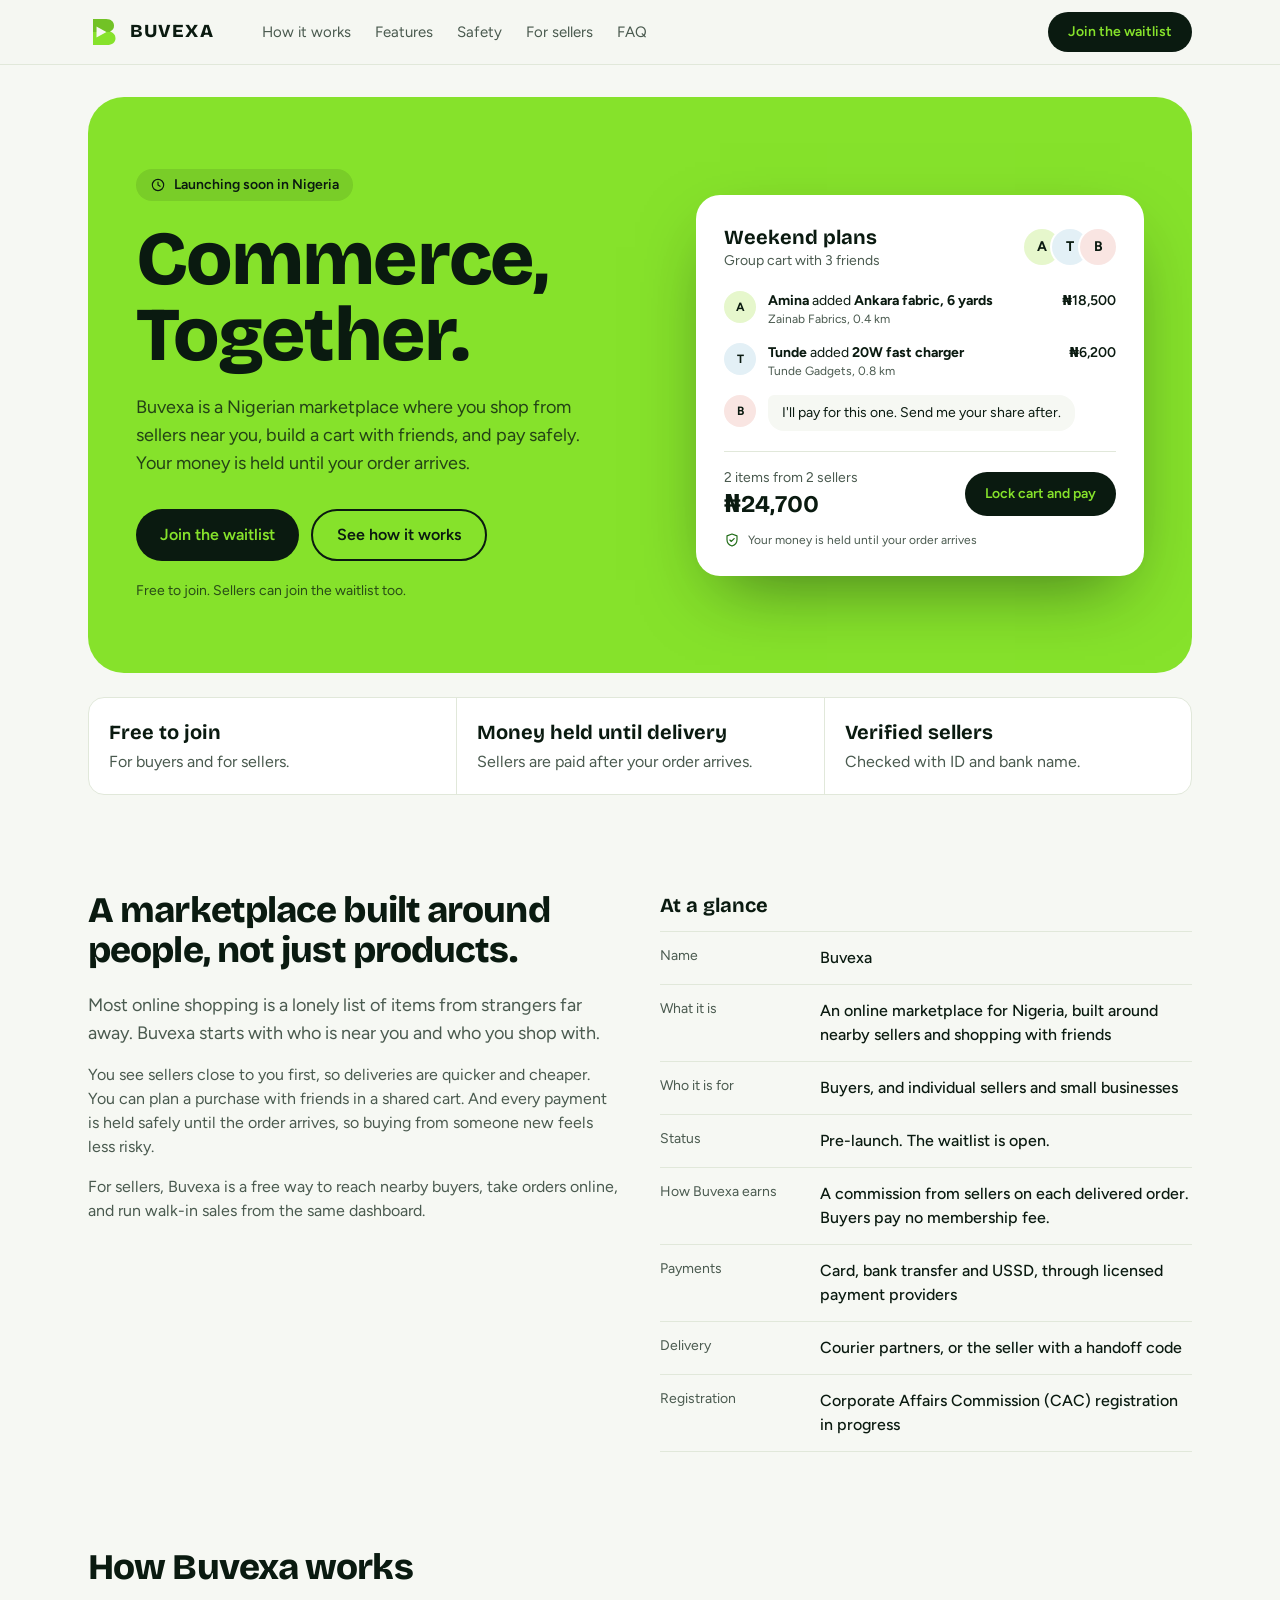
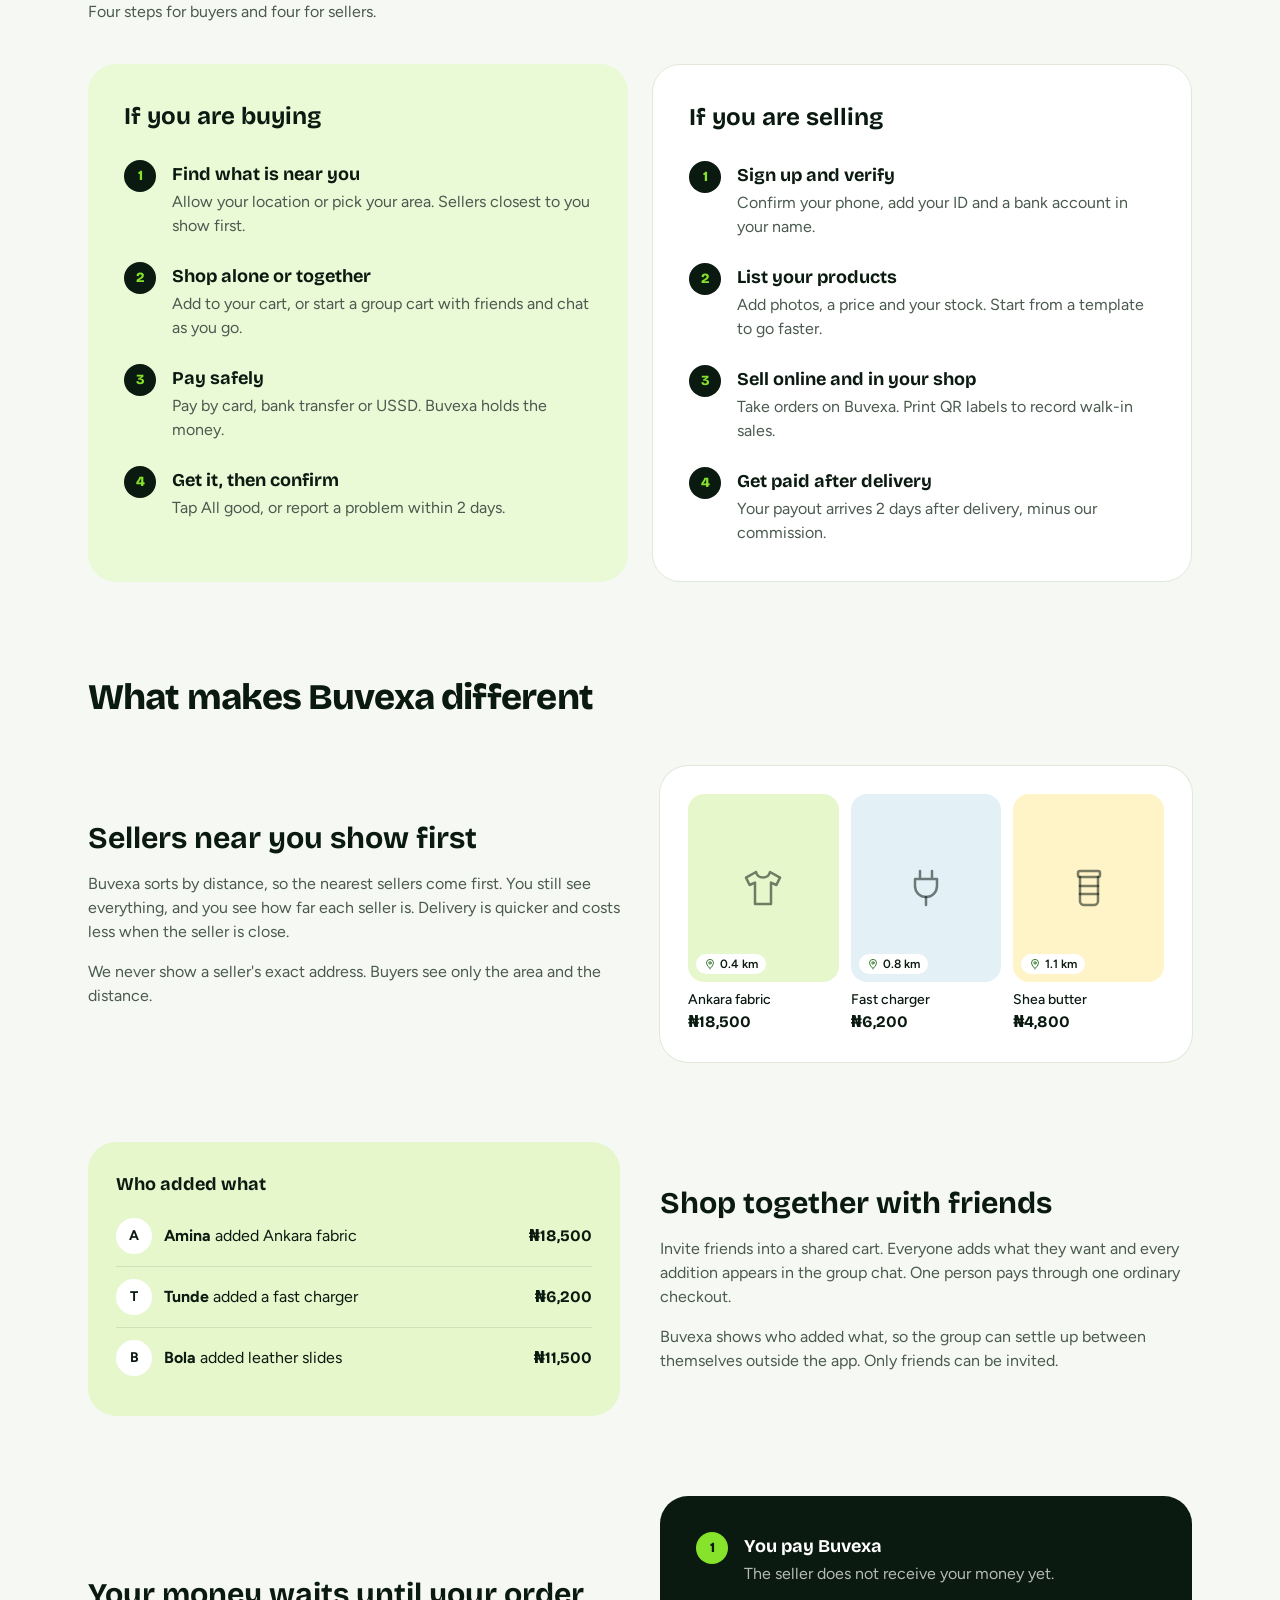
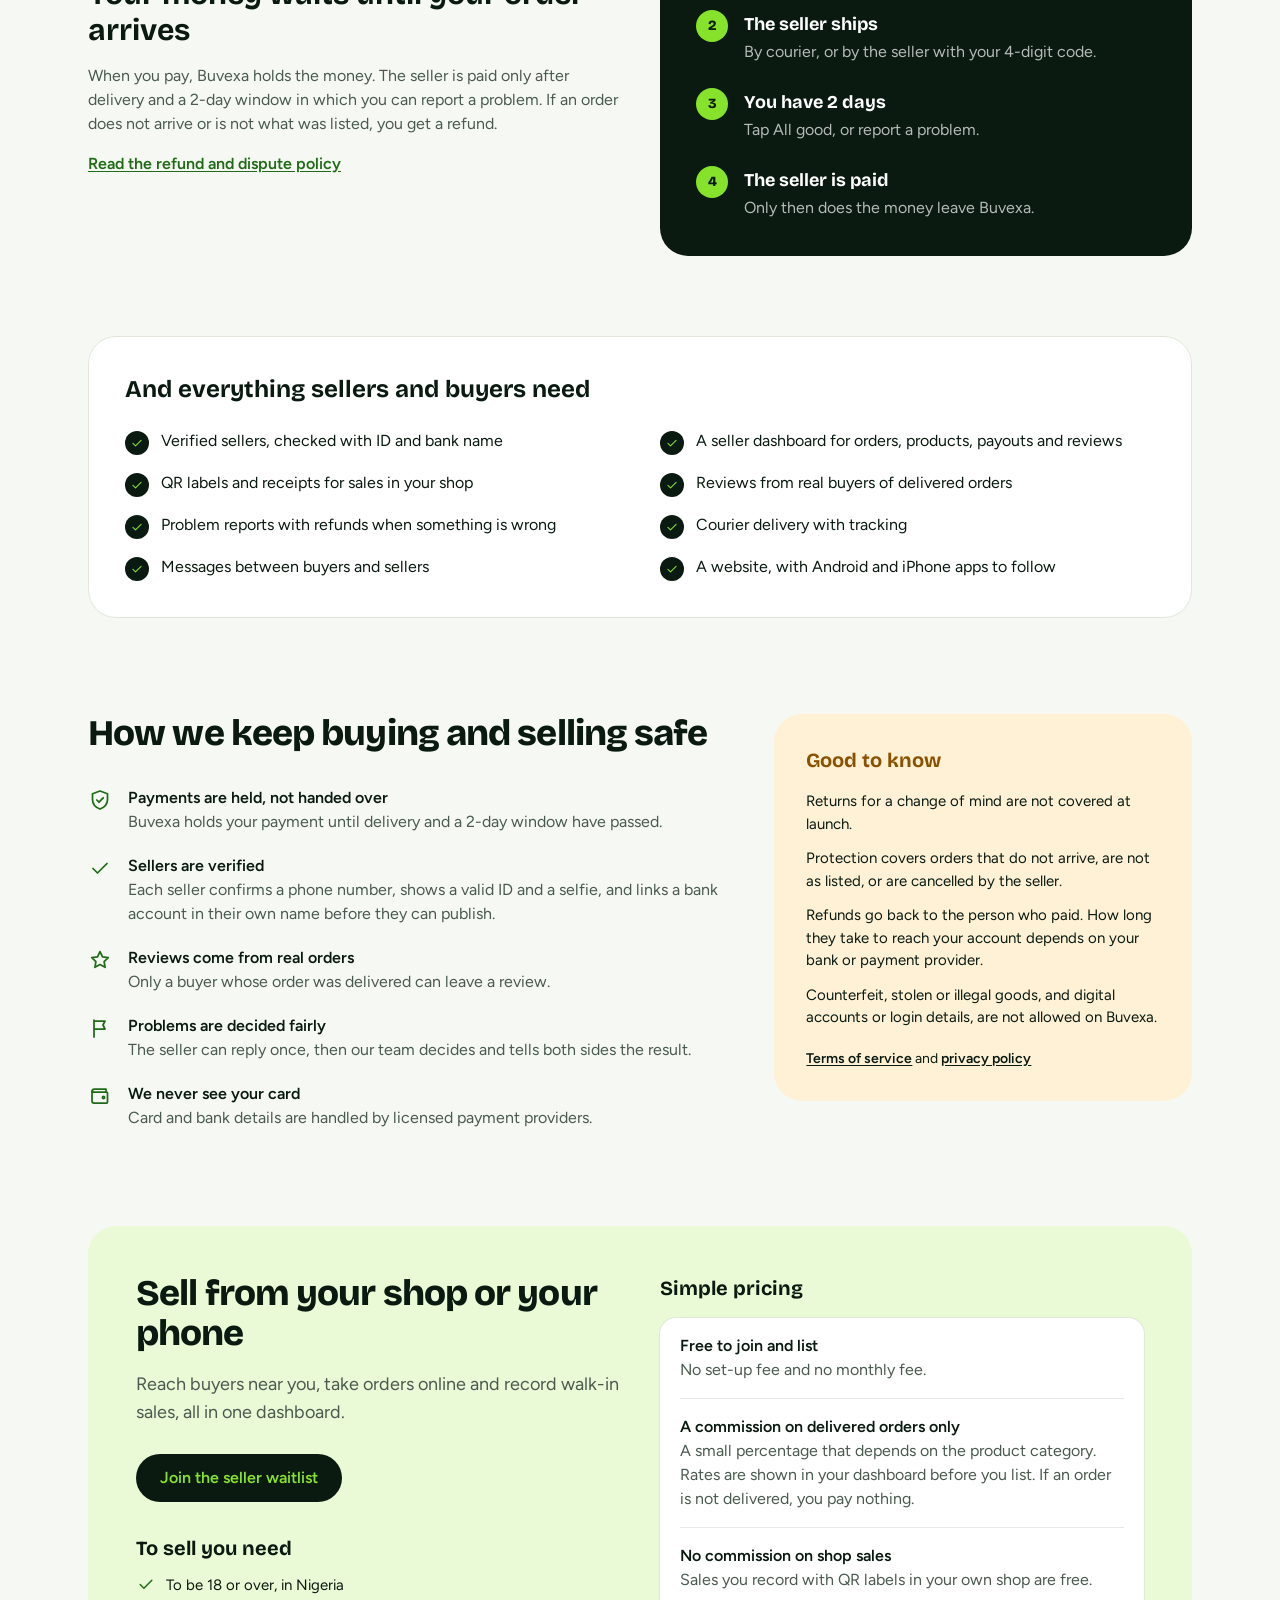
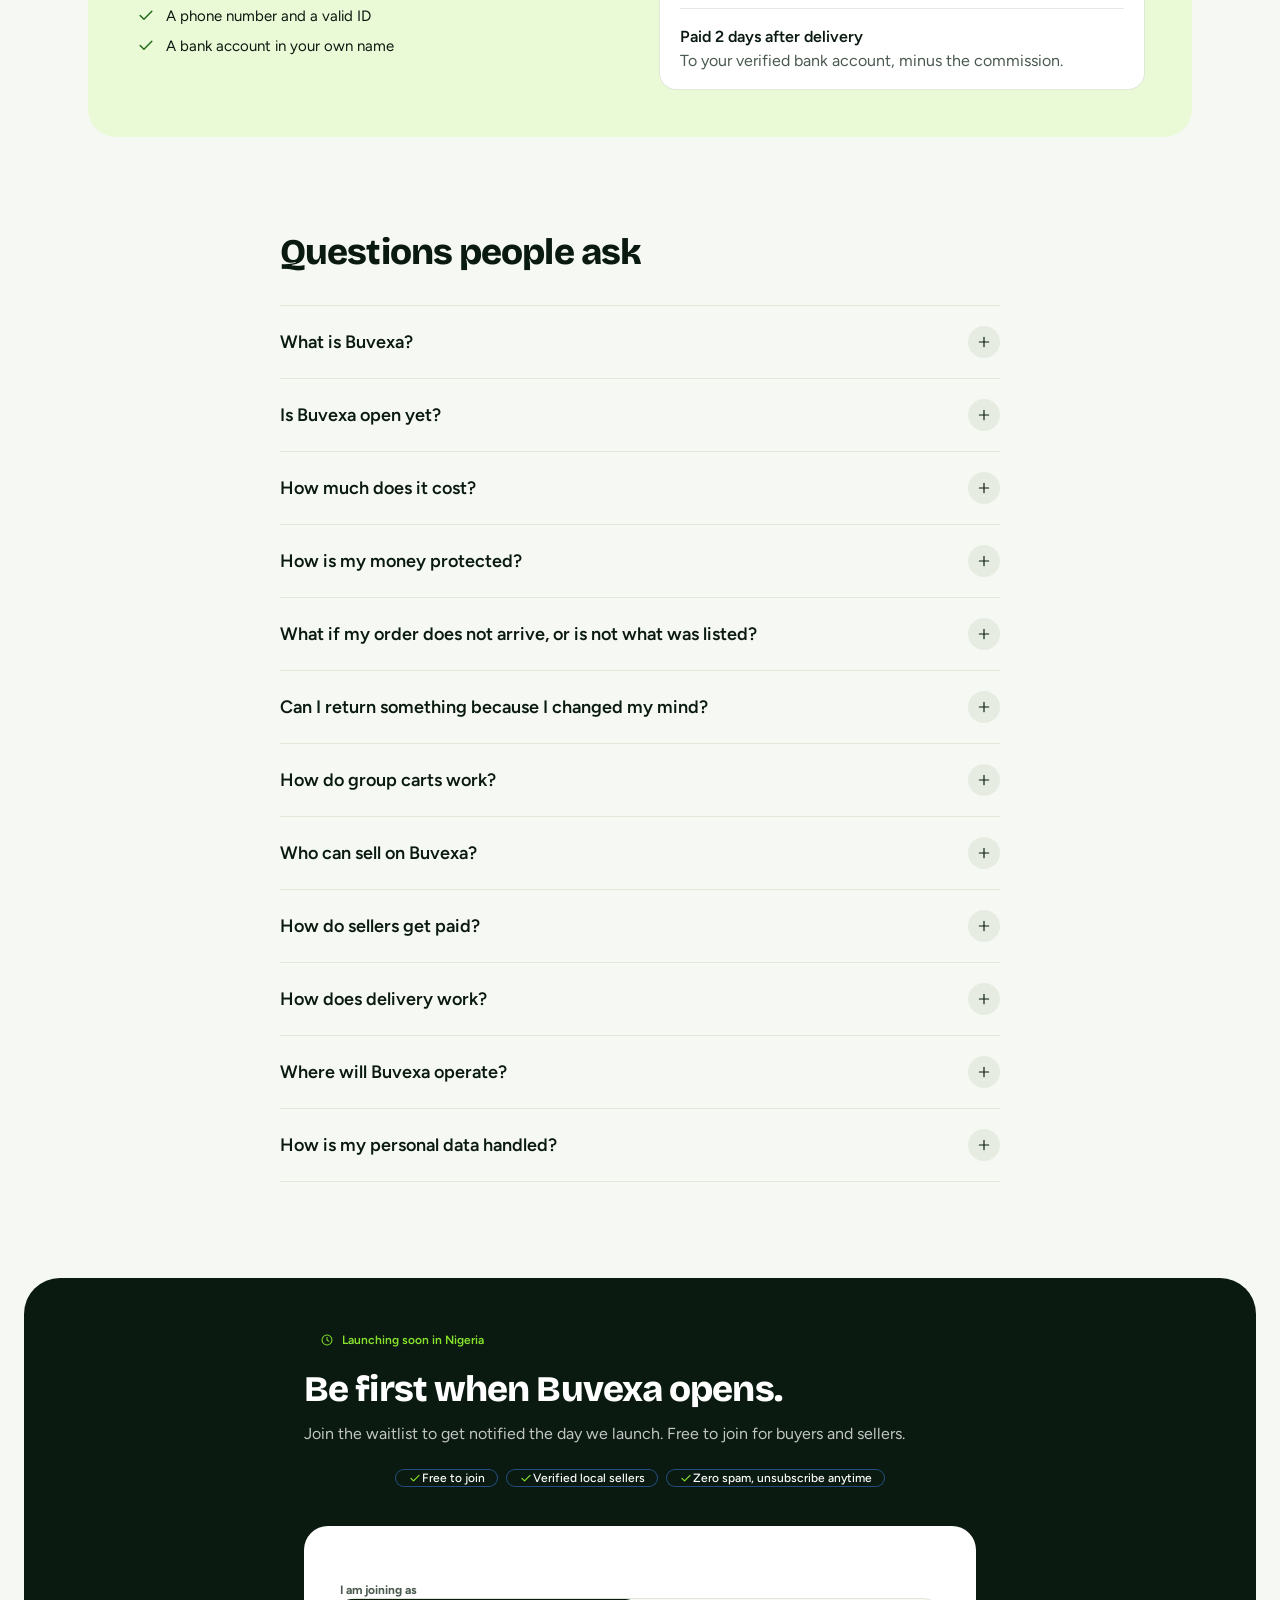
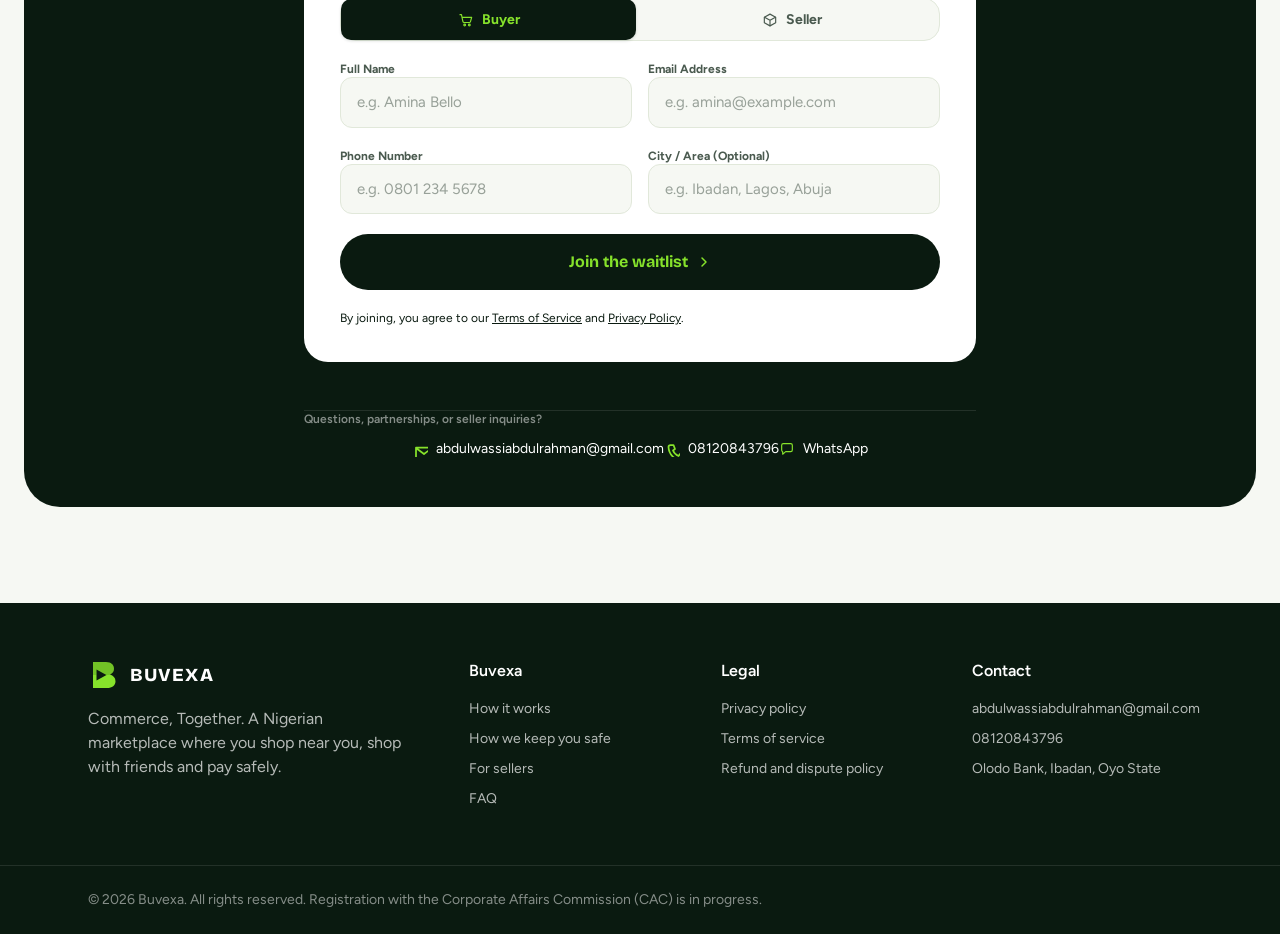
==== commit 53ed99bc: "Restore mobile layout padding and original desktop waitlist card design" ====
--- a/index.html
+++ b/index.html
@@ -17,65 +17,7 @@
 <meta name="twitter:card" content="summary_large_image">
 <link rel="preload" href="assets/fonts/bricolage-grotesque-latin-800-normal.woff2" as="font" type="font/woff2" crossorigin>
 <link rel="preload" href="assets/fonts/figtree-latin-400-normal.woff2" as="font" type="font/woff2" crossorigin>
-<link rel="stylesheet" href="assets/style.css?v=3">
-<style>
-/* Buvexa Waitlist Embedded Styles */
-.form-input {
-  width: 100%;
-  border-radius: 0.5rem;
-  border: 1px solid #E1E8DA;
-  background-color: #F6F8F3;
-  padding: 0.5rem 0.75rem;
-  font-size: 0.85rem;
-  line-height: 1.25rem;
-  color: #0A1A10;
-  font-family: inherit;
-  transition: border-color 0.15s ease, background-color 0.15s ease, box-shadow 0.15s ease;
-  box-sizing: border-box;
-}
-.form-input:focus {
-  outline: none;
-  border-color: #0A1A10;
-  background-color: #ffffff;
-  box-shadow: 0 0 0 3px rgba(134, 226, 43, 0.35);
-}
-.form-input::placeholder {
-  color: rgba(74, 90, 79, 0.55);
-}
-.form-tab {
-  cursor: pointer;
-  border-radius: 0.45rem;
-  padding: 0.4rem 0.75rem;
-  font-size: 0.8125rem;
-  font-weight: 700;
-  text-align: center;
-  transition: all 0.15s ease;
-  user-select: none;
-  display: flex;
-  align-items: center;
-  justify-content: center;
-  gap: 0.375rem;
-  border: none;
-}
-.form-tab.active {
-  background-color: #0A1A10;
-  color: #86E22B;
-  box-shadow: 0 1px 3px rgba(10, 26, 16, 0.15);
-}
-.form-tab:not(.active) {
-  background-color: transparent;
-  color: #4A5A4F;
-}
-.form-tab:not(.active):hover {
-  background-color: #ffffff;
-  color: #0A1A10;
-}
-.form-input.input-error {
-  border-color: #dc2626 !important;
-  background-color: #fef2f2 !important;
-  box-shadow: 0 0 0 3px rgba(220, 38, 38, 0.2) !important;
-}
-</style>
+<link rel="stylesheet" href="assets/style.css">
 </head>
 <body class="bg-paper text-ink"><svg xmlns="http://www.w3.org/2000/svg" style="position:absolute;width:0;height:0;overflow:hidden" aria-hidden="true"><symbol id="logo-mark" viewBox="0 0 64 64"><defs><clipPath id="bm"><path clip-rule="evenodd" d="M10 6H36C46 6 52 11.5 52 19.5C52 25 49 29 44 31C50.500 33 55 37.500 55 44.500C55 53 48.500 58 38 58H10Z M17 21L37 32L17 43Z"/></clipPath></defs><path fill="#86E22B" fill-rule="evenodd" d="M10 6H36C46 6 52 11.5 52 19.5C52 25 49 29 44 31C50.500 33 55 37.500 55 44.500C55 53 48.500 58 38 58H10Z M17 21L37 32L17 43Z"/><rect clip-path="url(#bm)" x="0" y="0" width="64" height="32" fill="#0A1A10" opacity=".16"/></symbol><symbol id="i-search" viewBox="0 0 24 24"><circle cx="11" cy="11" r="7"/><path d="M20 20l-3.5-3.5"/></symbol><symbol id="i-cart" viewBox="0 0 24 24"><path d="M3 4h2.2l2.1 10.2a2 2 0 0 0 2 1.6h7.5a2 2 0 0 0 1.9-1.4L20.5 8H6.2"/><circle cx="10" cy="19.5" r="1.3"/><circle cx="17" cy="19.5" r="1.3"/></symbol><symbol id="i-pin" viewBox="0 0 24 24"><path d="M12 21s7-6 7-11.2a7 7 0 1 0-14 0C5 15 12 21 12 21z"/><circle cx="12" cy="9.8" r="2.4"/></symbol><symbol id="i-chev-down" viewBox="0 0 24 24"><path d="M6 9l6 6 6-6"/></symbol><symbol id="i-chev-right" viewBox="0 0 24 24"><path d="M9 6l6 6-6 6"/></symbol><symbol id="i-bell" viewBox="0 0 24 24"><path d="M6 9a6 6 0 1 1 12 0c0 6 2.2 7.2 2.2 7.2H3.8S6 15 6 9z"/><path d="M10 20a2 2 0 0 0 4 0"/></symbol><symbol id="i-menu" viewBox="0 0 24 24"><path d="M4 7h16M4 12h16M4 17h16"/></symbol><symbol id="i-x" viewBox="0 0 24 24"><path d="M6 6l12 12M18 6L6 18"/></symbol><symbol id="i-heart" viewBox="0 0 24 24"><path d="M12 20s-7.5-4.6-7.5-10A4.3 4.3 0 0 1 12 7.4 4.3 4.3 0 0 1 19.5 10c0 5.4-7.5 10-7.5 10z"/></symbol><symbol id="i-plus" viewBox="0 0 24 24"><path d="M12 5v14M5 12h14"/></symbol><symbol id="i-check" viewBox="0 0 24 24"><path d="M5 12.5l4.5 4.5L19 7.5"/></symbol><symbol id="i-shield" viewBox="0 0 24 24"><path d="M12 3l7.5 2.8v5.7c0 4.6-3.2 7.9-7.5 9.5-4.3-1.6-7.5-4.9-7.5-9.5V5.8z"/><path d="M8.8 12l2.2 2.2 4.2-4.4"/></symbol><symbol id="i-users" viewBox="0 0 24 24"><circle cx="9" cy="8.5" r="3.2"/><path d="M3 19c.6-3.2 3-5 6-5s5.4 1.8 6 5"/><circle cx="17" cy="9.5" r="2.4"/><path d="M17.2 14.2c2 .2 3.4 1.6 3.8 4"/></symbol><symbol id="i-user" viewBox="0 0 24 24"><circle cx="12" cy="8.5" r="3.5"/><path d="M5 20c.8-3.6 3.6-5.5 7-5.5s6.2 1.9 7 5.5"/></symbol><symbol id="i-home" viewBox="0 0 24 24"><path d="M4 11l8-7 8 7v8.5a1 1 0 0 1-1 1h-4.5V15h-5v5.5H5a1 1 0 0 1-1-1z"/></symbol><symbol id="i-grid" viewBox="0 0 24 24"><rect x="4" y="4" width="6.5" height="6.5" rx="1.5"/><rect x="13.5" y="4" width="6.5" height="6.5" rx="1.5"/><rect x="4" y="13.5" width="6.5" height="6.5" rx="1.5"/><rect x="13.5" y="13.5" width="6.5" height="6.5" rx="1.5"/></symbol><symbol id="i-receipt" viewBox="0 0 24 24"><path d="M6 3.5h12v17l-2.5-1.6-2.2 1.6-2.3-1.6-2.2 1.6L6 20.5z"/><path d="M9 8.5h6M9 12h6M9 15.5h3.5"/></symbol><symbol id="i-box" viewBox="0 0 24 24"><path d="M20.5 7.8L12 3.2 3.5 7.8v8.4l8.5 4.6 8.5-4.6z"/><path d="M3.8 8l8.2 4.5L20.2 8M12 12.5V20.6"/></symbol><symbol id="i-qr" viewBox="0 0 24 24"><rect x="4" y="4" width="6" height="6" rx="1"/><rect x="14" y="4" width="6" height="6" rx="1"/><rect x="4" y="14" width="6" height="6" rx="1"/><path d="M14 14h2.5v2.5H14zM19 14h1M17.5 18H20v2M14 20h.01M17.5 20h.01"/></symbol><symbol id="i-wallet" viewBox="0 0 24 24"><path d="M4 7.5A2.5 2.5 0 0 1 6.5 5H18v3"/><path d="M4 7.5V17a2 2 0 0 0 2 2h12.5a1 1 0 0 0 1-1V9a1 1 0 0 0-1-1H6.5A2.5 2.5 0 0 1 4 7.5z"/><circle cx="15.5" cy="13.5" r="1.1"/></symbol><symbol id="i-star" viewBox="0 0 24 24"><path d="M12 3.6l2.5 5.2 5.7.8-4.1 4 1 5.7L12 16.6 6.9 19.3l1-5.7-4.1-4 5.7-.8z"/></symbol><symbol id="i-flag" viewBox="0 0 24 24"><path d="M6 21V4M6 5h11l-2 4 2 4H6"/></symbol><symbol id="i-chat" viewBox="0 0 24 24"><path d="M4 6.5A2.5 2.5 0 0 1 6.5 4h11A2.5 2.5 0 0 1 20 6.5v7a2.5 2.5 0 0 1-2.5 2.5H10l-4.5 3.8V16A2.5 2.5 0 0 1 4 13.5z"/></symbol><symbol id="i-sliders" viewBox="0 0 24 24"><path d="M4 7h9M17 7h3M4 17h3M11 17h9"/><circle cx="15" cy="7" r="2"/><circle cx="9" cy="17" r="2"/></symbol><symbol id="i-help" viewBox="0 0 24 24"><circle cx="12" cy="12" r="8.5"/><path d="M9.8 9.6a2.3 2.3 0 1 1 3.2 2.1c-.7.4-1 .9-1 1.6M12 16.6h.01"/></symbol><symbol id="i-logout" viewBox="0 0 24 24"><path d="M10 4H6.5A1.5 1.5 0 0 0 5 5.5v13A1.5 1.5 0 0 0 6.5 20H10M15 8l4 4-4 4M19 12H9.5"/></symbol><symbol id="i-external" viewBox="0 0 24 24"><path d="M14 5h5v5M19 5l-8 8M18 14v4.5a1 1 0 0 1-1 1H5.5a1 1 0 0 1-1-1V7a1 1 0 0 1 1-1H10"/></symbol><symbol id="i-truck" viewBox="0 0 24 24"><path d="M3 6.5h11v9H3zM14 9.5h4l3 3v3h-7"/><circle cx="7" cy="17.5" r="1.7"/><circle cx="17" cy="17.5" r="1.7"/></symbol><symbol id="i-filter" viewBox="0 0 24 24"><path d="M4 6h16M7 12h10M10 18h4"/></symbol><symbol id="i-more" viewBox="0 0 24 24"><circle cx="5.5" cy="12" r="1.3" fill="currentColor"/><circle cx="12" cy="12" r="1.3" fill="currentColor"/><circle cx="18.5" cy="12" r="1.3" fill="currentColor"/></symbol><symbol id="i-clock" viewBox="0 0 24 24"><circle cx="12" cy="12" r="8.5"/><path d="M12 7.5V12l3 2"/></symbol><symbol id="i-edit" viewBox="0 0 24 24"><path d="M4 20h4L19 9a2.1 2.1 0 0 0-3-3L5 17z"/><path d="M14.5 7.5l3 3"/></symbol><symbol id="i-dl" viewBox="0 0 24 24"><path d="M12 4v11M7.5 11L12 15.5 16.5 11M5 19.5h14"/></symbol><symbol id="p-shirt" viewBox="0 0 24 24"><path d="M8.5 4L3.5 6.8l1.8 3.7L8 9.3V20h8V9.3l2.7 1.2 1.8-3.7L15.5 4a3.6 3.6 0 0 1-7 0z"/></symbol><symbol id="p-shoe" viewBox="0 0 24 24"><path d="M3 17V11.8c0-.5.3-.9.8-1L8 9.5 9.2 7l3 3.2 4.3 1.6c2.5.8 4.5 1.5 4.5 4V17z"/><path d="M3 17.2h18v1.6H3zM10 9.2l1.2 1.2M12 10.6l1.1 1.1"/></symbol><symbol id="p-plug" viewBox="0 0 24 24"><path d="M9 3.5v4M15 3.5v4M6.5 7.5h11v3.5a5.5 5.5 0 0 1-11 0z"/><path d="M12 16.5v4"/></symbol><symbol id="p-speaker" viewBox="0 0 24 24"><rect x="6" y="3.5" width="12" height="17" rx="2.5"/><circle cx="12" cy="14.5" r="3.2"/><circle cx="12" cy="7.5" r="1"/></symbol><symbol id="p-jar" viewBox="0 0 24 24"><rect x="6.5" y="3.5" width="11" height="3" rx="1"/><path d="M7.5 6.5v12a2 2 0 0 0 2 2h5a2 2 0 0 0 2-2v-12"/><path d="M7.5 11h9M7.5 15h9"/></symbol><symbol id="p-phones" viewBox="0 0 24 24"><path d="M4.5 14v-2a7.5 7.5 0 0 1 15 0v2"/><rect x="3.5" y="13.5" width="4" height="6.5" rx="1.6"/><rect x="16.5" y="13.5" width="4" height="6.5" rx="1.6"/></symbol><symbol id="p-bag" viewBox="0 0 24 24"><path d="M5.5 8h13l-1 12h-11z"/><path d="M9 8V6.5a3 3 0 0 1 6 0V8"/></symbol><symbol id="p-fan" viewBox="0 0 24 24"><circle cx="12" cy="10.5" r="7.5"/><circle cx="12" cy="10.5" r="1.4"/><path d="M12 9.1C11 6.6 11.5 4.8 12 3.4M13.3 11.2c2.5.4 4 1.5 5.2 2.9M10.8 11.4c-2.1 1.3-2.4 3.2-2.2 5"/><path d="M12 18v3M8.5 21h7"/></symbol><symbol id="p-bowl" viewBox="0 0 24 24"><path d="M4 11h16v3a6 6 0 0 1-6 6h-4a6 6 0 0 1-6-6z"/><path d="M9 8c0-1.3 1-1.6 1-3M14 8c0-1.3 1-1.6 1-3"/></symbol><symbol id="p-sparkle" viewBox="0 0 24 24"><path d="M11 3.5l1.8 5.2 5.2 1.8-5.2 1.8L11 17.5l-1.8-5.2L4 10.5l5.2-1.8z"/><path d="M18.5 16.5l.7 1.8 1.8.7-1.8.7-.7 1.8-.7-1.8-1.8-.7 1.8-.7z"/></symbol><symbol id="p-phone" viewBox="0 0 24 24"><rect x="7" y="3" width="10" height="18" rx="2.5"/><path d="M11 18h2"/></symbol><symbol id="p-couch" viewBox="0 0 24 24"><path d="M5 12V9a2 2 0 0 1 2-2h10a2 2 0 0 1 2 2v3"/><path d="M3.5 12.5a1.8 1.8 0 0 1 3.5.5v2h10v-2a1.8 1.8 0 0 1 3.5-.5V17a1 1 0 0 1-1 1h-15a1 1 0 0 1-1-1z"/><path d="M6.5 18v2M17.5 18v2"/></symbol></svg><header class="sticky top-0 z-40 border-b border-mist bg-paper/95 backdrop-blur">
   <div class="mx-auto flex h-16 max-w-6xl items-center gap-6 px-4 sm:px-6">
@@ -170,36 +112,36 @@
 
 <section id="faq" class="mx-auto mt-24 max-w-3xl scroll-mt-24 px-4 sm:px-6"><h2 class="font-display text-3xl font-extrabold tracking-tight sm:text-4xl">Questions people ask</h2><div class="mt-8 border-t border-mist"><details class="group border-b border-mist py-5"><summary class="flex cursor-pointer list-none items-center justify-between gap-4 text-lg font-semibold [&::-webkit-details-marker]:hidden">What is Buvexa?<span class="grid h-8 w-8 shrink-0 place-items-center rounded-full bg-mist/70 transition-transform group-open:rotate-45"><svg class="h-4 w-4" fill="none" stroke="currentColor" stroke-width="1.75" stroke-linecap="round" stroke-linejoin="round" aria-hidden="true"><use href="#i-plus"/></svg></span></summary><div class="mt-3 max-w-2xl text-ink-2">Buvexa is an online marketplace for Nigeria. You shop from sellers near you, you can build a shared cart with friends, and your payment is held until your order arrives.</div></details><details class="group border-b border-mist py-5"><summary class="flex cursor-pointer list-none items-center justify-between gap-4 text-lg font-semibold [&::-webkit-details-marker]:hidden">Is Buvexa open yet?<span class="grid h-8 w-8 shrink-0 place-items-center rounded-full bg-mist/70 transition-transform group-open:rotate-45"><svg class="h-4 w-4" fill="none" stroke="currentColor" stroke-width="1.75" stroke-linecap="round" stroke-linejoin="round" aria-hidden="true"><use href="#i-plus"/></svg></span></summary><div class="mt-3 max-w-2xl text-ink-2">Not yet. We are preparing to launch. Join the waitlist and we will email you the day it opens.</div></details><details class="group border-b border-mist py-5"><summary class="flex cursor-pointer list-none items-center justify-between gap-4 text-lg font-semibold [&::-webkit-details-marker]:hidden">How much does it cost?<span class="grid h-8 w-8 shrink-0 place-items-center rounded-full bg-mist/70 transition-transform group-open:rotate-45"><svg class="h-4 w-4" fill="none" stroke="currentColor" stroke-width="1.75" stroke-linecap="round" stroke-linejoin="round" aria-hidden="true"><use href="#i-plus"/></svg></span></summary><div class="mt-3 max-w-2xl text-ink-2">It is free to join, for buyers and sellers. Buyers pay for their items and the delivery fee shown at checkout. Sellers pay a small commission only on orders that are delivered.</div></details><details class="group border-b border-mist py-5"><summary class="flex cursor-pointer list-none items-center justify-between gap-4 text-lg font-semibold [&::-webkit-details-marker]:hidden">How is my money protected?<span class="grid h-8 w-8 shrink-0 place-items-center rounded-full bg-mist/70 transition-transform group-open:rotate-45"><svg class="h-4 w-4" fill="none" stroke="currentColor" stroke-width="1.75" stroke-linecap="round" stroke-linejoin="round" aria-hidden="true"><use href="#i-plus"/></svg></span></summary><div class="mt-3 max-w-2xl text-ink-2">When you pay, Buvexa holds your payment. The seller is not paid until your order has been delivered and you have had 2 days to report a problem. We never see your card details. Payments go through licensed payment providers.</div></details><details class="group border-b border-mist py-5"><summary class="flex cursor-pointer list-none items-center justify-between gap-4 text-lg font-semibold [&::-webkit-details-marker]:hidden">What if my order does not arrive, or is not what was listed?<span class="grid h-8 w-8 shrink-0 place-items-center rounded-full bg-mist/70 transition-transform group-open:rotate-45"><svg class="h-4 w-4" fill="none" stroke="currentColor" stroke-width="1.75" stroke-linecap="round" stroke-linejoin="round" aria-hidden="true"><use href="#i-plus"/></svg></span></summary><div class="mt-3 max-w-2xl text-ink-2">Report a problem in the app within 2 days of delivery. The seller can reply, then our team decides. If you are right, you get a refund. Read the <a class="font-semibold underline underline-offset-2" href="refunds.html">refund and dispute policy</a>.</div></details><details class="group border-b border-mist py-5"><summary class="flex cursor-pointer list-none items-center justify-between gap-4 text-lg font-semibold [&::-webkit-details-marker]:hidden">Can I return something because I changed my mind?<span class="grid h-8 w-8 shrink-0 place-items-center rounded-full bg-mist/70 transition-transform group-open:rotate-45"><svg class="h-4 w-4" fill="none" stroke="currentColor" stroke-width="1.75" stroke-linecap="round" stroke-linejoin="round" aria-hidden="true"><use href="#i-plus"/></svg></span></summary><div class="mt-3 max-w-2xl text-ink-2">Not at launch. Our protection covers orders that do not arrive, are not as listed, or are cancelled by the seller.</div></details><details class="group border-b border-mist py-5"><summary class="flex cursor-pointer list-none items-center justify-between gap-4 text-lg font-semibold [&::-webkit-details-marker]:hidden">How do group carts work?<span class="grid h-8 w-8 shrink-0 place-items-center rounded-full bg-mist/70 transition-transform group-open:rotate-45"><svg class="h-4 w-4" fill="none" stroke="currentColor" stroke-width="1.75" stroke-linecap="round" stroke-linejoin="round" aria-hidden="true"><use href="#i-plus"/></svg></span></summary><div class="mt-3 max-w-2xl text-ink-2">Start a group cart and invite friends from your friend list. Everyone can add items, and each addition shows in the group chat. One person pays through one ordinary checkout, and the group settles up between themselves outside Buvexa.</div></details><details class="group border-b border-mist py-5"><summary class="flex cursor-pointer list-none items-center justify-between gap-4 text-lg font-semibold [&::-webkit-details-marker]:hidden">Who can sell on Buvexa?<span class="grid h-8 w-8 shrink-0 place-items-center rounded-full bg-mist/70 transition-transform group-open:rotate-45"><svg class="h-4 w-4" fill="none" stroke="currentColor" stroke-width="1.75" stroke-linecap="round" stroke-linejoin="round" aria-hidden="true"><use href="#i-plus"/></svg></span></summary><div class="mt-3 max-w-2xl text-ink-2">Anyone aged 18 or over in Nigeria with a valid ID and a bank account in their own name. We verify each seller before they can publish products.</div></details><details class="group border-b border-mist py-5"><summary class="flex cursor-pointer list-none items-center justify-between gap-4 text-lg font-semibold [&::-webkit-details-marker]:hidden">How do sellers get paid?<span class="grid h-8 w-8 shrink-0 place-items-center rounded-full bg-mist/70 transition-transform group-open:rotate-45"><svg class="h-4 w-4" fill="none" stroke="currentColor" stroke-width="1.75" stroke-linecap="round" stroke-linejoin="round" aria-hidden="true"><use href="#i-plus"/></svg></span></summary><div class="mt-3 max-w-2xl text-ink-2">Two days after delivery, to the seller's verified bank account, minus our commission. If a buyer reports a problem, the payout waits until it is resolved.</div></details><details class="group border-b border-mist py-5"><summary class="flex cursor-pointer list-none items-center justify-between gap-4 text-lg font-semibold [&::-webkit-details-marker]:hidden">How does delivery work?<span class="grid h-8 w-8 shrink-0 place-items-center rounded-full bg-mist/70 transition-transform group-open:rotate-45"><svg class="h-4 w-4" fill="none" stroke="currentColor" stroke-width="1.75" stroke-linecap="round" stroke-linejoin="round" aria-hidden="true"><use href="#i-plus"/></svg></span></summary><div class="mt-3 max-w-2xl text-ink-2">Sellers ship with courier partners, starting with Sendbox, or deliver themselves. A self-delivered order is confirmed with a 4-digit code that only the buyer has.</div></details><details class="group border-b border-mist py-5"><summary class="flex cursor-pointer list-none items-center justify-between gap-4 text-lg font-semibold [&::-webkit-details-marker]:hidden">Where will Buvexa operate?<span class="grid h-8 w-8 shrink-0 place-items-center rounded-full bg-mist/70 transition-transform group-open:rotate-45"><svg class="h-4 w-4" fill="none" stroke="currentColor" stroke-width="1.75" stroke-linecap="round" stroke-linejoin="round" aria-hidden="true"><use href="#i-plus"/></svg></span></summary><div class="mt-3 max-w-2xl text-ink-2">Across Nigeria, starting close to home so deliveries are fast. We will announce the first cities at launch.</div></details><details class="group border-b border-mist py-5"><summary class="flex cursor-pointer list-none items-center justify-between gap-4 text-lg font-semibold [&::-webkit-details-marker]:hidden">How is my personal data handled?<span class="grid h-8 w-8 shrink-0 place-items-center rounded-full bg-mist/70 transition-transform group-open:rotate-45"><svg class="h-4 w-4" fill="none" stroke="currentColor" stroke-width="1.75" stroke-linecap="round" stroke-linejoin="round" aria-hidden="true"><use href="#i-plus"/></svg></span></summary><div class="mt-3 max-w-2xl text-ink-2">We collect only what we need to run the service and we never sell it. Read our <a class="font-semibold underline underline-offset-2" href="privacy.html">privacy policy</a>.</div></details></div></section>
 
-<section id="waitlist" class="mx-auto mt-20 max-w-5xl scroll-mt-24 px-4 sm:px-6">
-  <div class="rounded-[24px] bg-ink p-4 text-white sm:rounded-[36px] sm:p-10 lg:p-12">
+<section id="waitlist" class="mx-auto mt-24 max-w-5xl scroll-mt-24 px-4 sm:px-6">
+  <div class="rounded-[28px] bg-ink p-6 text-white sm:rounded-[36px] sm:p-12 lg:p-16">
     <div class="mx-auto max-w-2xl text-center">
-      <span class="inline-flex items-center gap-1.5 rounded-full bg-white/10 px-3.5 py-1 text-xs font-semibold text-lime">
+      <span class="inline-flex items-center gap-2 rounded-full bg-white/10 px-4 py-1.5 text-xs font-semibold text-lime">
         <svg class="h-3.5 w-3.5" fill="none" stroke="currentColor" stroke-width="1.75" stroke-linecap="round" stroke-linejoin="round" aria-hidden="true"><use href="#i-clock"/></svg>
         Launching soon in Nigeria
       </span>
-      <h2 class="mt-3 font-display text-2xl font-extrabold tracking-tight sm:text-4xl lg:text-5xl">Be first when Buvexa opens.</h2>
-      <p class="mt-2 text-sm text-white/75 sm:text-base">Join the waitlist to get notified the day we launch. Free to join for buyers and sellers.</p>
+      <h2 class="mt-4 font-display text-3xl font-extrabold tracking-tight sm:text-4xl lg:text-5xl">Be first when Buvexa opens.</h2>
+      <p class="mt-3 text-base text-white/75 sm:text-lg">Join the waitlist to get notified the day we launch. Free to join for buyers and sellers.</p>
       
       <!-- Trust badges -->
-      <div class="mt-4 flex flex-wrap items-center justify-center gap-2 text-xs font-medium text-white/80">
-        <span class="inline-flex items-center gap-1 rounded-full bg-white/5 px-2.5 py-1 ring-1 ring-white/10">
-          <svg class="h-3 w-3 text-lime" fill="none" stroke="currentColor" stroke-width="2.5" stroke-linecap="round" stroke-linejoin="round" aria-hidden="true"><use href="#i-check"/></svg>
+      <div class="mt-6 flex flex-wrap items-center justify-center gap-2.5 text-xs font-medium text-white/80">
+        <span class="inline-flex items-center gap-1.5 rounded-full bg-white/5 px-3 py-1 ring-1 ring-white/10">
+          <svg class="h-3.5 w-3.5 text-lime" fill="none" stroke="currentColor" stroke-width="2" stroke-linecap="round" stroke-linejoin="round" aria-hidden="true"><use href="#i-check"/></svg>
           Free to join
         </span>
-        <span class="inline-flex items-center gap-1 rounded-full bg-white/5 px-2.5 py-1 ring-1 ring-white/10">
-          <svg class="h-3 w-3 text-lime" fill="none" stroke="currentColor" stroke-width="2.5" stroke-linecap="round" stroke-linejoin="round" aria-hidden="true"><use href="#i-check"/></svg>
+        <span class="inline-flex items-center gap-1.5 rounded-full bg-white/5 px-3 py-1 ring-1 ring-white/10">
+          <svg class="h-3.5 w-3.5 text-lime" fill="none" stroke="currentColor" stroke-width="2" stroke-linecap="round" stroke-linejoin="round" aria-hidden="true"><use href="#i-check"/></svg>
           Verified local sellers
         </span>
-        <span class="inline-flex items-center gap-1 rounded-full bg-white/5 px-2.5 py-1 ring-1 ring-white/10">
-          <svg class="h-3 w-3 text-lime" fill="none" stroke="currentColor" stroke-width="2.5" stroke-linecap="round" stroke-linejoin="round" aria-hidden="true"><use href="#i-check"/></svg>
+        <span class="inline-flex items-center gap-1.5 rounded-full bg-white/5 px-3 py-1 ring-1 ring-white/10">
+          <svg class="h-3.5 w-3.5 text-lime" fill="none" stroke="currentColor" stroke-width="2" stroke-linecap="round" stroke-linejoin="round" aria-hidden="true"><use href="#i-check"/></svg>
           Zero spam, unsubscribe anytime
         </span>
       </div>
     </div>
 
-    <!-- The Form Card -->
-    <div class="mx-auto mt-6 w-full max-w-xl rounded-2xl bg-white p-4 text-ink shadow-xl sm:mt-8 sm:max-w-2xl sm:rounded-3xl sm:p-7 md:p-8">
-      <form id="waitlistForm" action="https://api.web3forms.com/submit" method="POST" class="space-y-3 sm:space-y-3.5">
+    <!-- The Form Card: Wide, spacious, and styled to match site -->
+    <div class="mx-auto mt-10 max-w-2xl rounded-3xl bg-white p-6 text-ink shadow-[0_28px_70px_-24px_rgba(0,0,0,0.65)] sm:p-9">
+      <form id="waitlistForm" action="https://api.web3forms.com/submit" method="POST" class="space-y-5">
         <input type="hidden" name="access_key" value="4dbb9cc5-0a87-42d6-a355-4c439ce4c647">
         <input type="hidden" name="subject" value="New Buvexa Waitlist Submission">
         <input type="hidden" name="from_name" value="Buvexa Waitlist">
@@ -208,72 +150,72 @@
 
         <!-- Role Selector Tabs -->
         <div>
-          <label class="block text-[11px] font-bold uppercase tracking-wider text-ink-2 mb-1">I am joining as</label>
-          <div class="grid grid-cols-2 gap-1.5 p-1 rounded-xl bg-paper border border-mist">
+          <label class="block text-xs font-bold uppercase tracking-wider text-ink-2 mb-2">I am joining as</label>
+          <div class="grid grid-cols-2 gap-2 p-1.5 rounded-2xl bg-paper border border-mist">
             <button type="button" id="tabBuyer" class="form-tab active" aria-pressed="true">
-              <svg class="h-3.5 w-3.5" fill="none" stroke="currentColor" stroke-width="1.75" stroke-linecap="round" stroke-linejoin="round" aria-hidden="true"><use href="#i-cart"/></svg>
+              <svg class="h-4 w-4" fill="none" stroke="currentColor" stroke-width="1.75" stroke-linecap="round" stroke-linejoin="round" aria-hidden="true"><use href="#i-cart"/></svg>
               <span>Buyer</span>
             </button>
             <button type="button" id="tabSeller" class="form-tab" aria-pressed="false">
-              <svg class="h-3.5 w-3.5" fill="none" stroke="currentColor" stroke-width="1.75" stroke-linecap="round" stroke-linejoin="round" aria-hidden="true"><use href="#i-box"/></svg>
+              <svg class="h-4 w-4" fill="none" stroke="currentColor" stroke-width="1.75" stroke-linecap="round" stroke-linejoin="round" aria-hidden="true"><use href="#i-box"/></svg>
               <span>Seller</span>
             </button>
           </div>
         </div>
 
         <!-- 2-Column Grid on Tablet/Desktop for Full Name & Email -->
-        <div class="grid gap-2.5 sm:grid-cols-2 sm:gap-3.5">
+        <div class="grid gap-4 sm:grid-cols-2">
           <div>
-            <label for="wlName" class="block text-[11px] font-bold uppercase tracking-wider text-ink-2 mb-1">Full Name</label>
+            <label for="wlName" class="block text-xs font-bold uppercase tracking-wider text-ink-2 mb-1.5">Full Name</label>
             <input type="text" id="wlName" name="name" required placeholder="e.g. Amina Bello" class="form-input">
           </div>
           <div>
-            <label for="wlEmail" class="block text-[11px] font-bold uppercase tracking-wider text-ink-2 mb-1">Email Address</label>
+            <label for="wlEmail" class="block text-xs font-bold uppercase tracking-wider text-ink-2 mb-1.5">Email Address</label>
             <input type="email" id="wlEmail" name="email" required placeholder="e.g. amina@example.com" class="form-input">
           </div>
         </div>
 
         <!-- 2-Column Grid for Phone & City/Area -->
-        <div class="grid gap-2.5 sm:grid-cols-2 sm:gap-3.5">
+        <div class="grid gap-4 sm:grid-cols-2">
           <div>
-            <label for="wlPhone" class="block text-[11px] font-bold uppercase tracking-wider text-ink-2 mb-1">Phone Number</label>
+            <label for="wlPhone" class="block text-xs font-bold uppercase tracking-wider text-ink-2 mb-1.5">Phone Number</label>
             <input type="tel" id="wlPhone" name="phone" required placeholder="e.g. 0801 234 5678" class="form-input">
           </div>
           <div>
-            <label for="wlCity" class="block text-[11px] font-bold uppercase tracking-wider text-ink-2 mb-1">City / Area <span class="font-normal text-ink-2/70">(Optional)</span></label>
+            <label for="wlCity" class="block text-xs font-bold uppercase tracking-wider text-ink-2 mb-1.5">City / Area <span class="font-normal text-ink-2/70">(Optional)</span></label>
             <input type="text" id="wlCity" name="city" placeholder="e.g. Ibadan, Lagos, Abuja" class="form-input">
           </div>
         </div>
 
         <!-- Conditional Seller Fields -->
-        <div id="sellerFields" class="hidden space-y-2.5 pt-2 border-t border-mist sm:space-y-3">
-          <div class="grid gap-2.5 sm:grid-cols-2 sm:gap-3.5">
+        <div id="sellerFields" class="hidden space-y-4 pt-2 border-t border-mist">
+          <div class="grid gap-4 sm:grid-cols-2">
             <div>
-              <label for="wlShopName" class="block text-[11px] font-bold uppercase tracking-wider text-ink-2 mb-1">Shop / Business Name <span class="font-normal text-ink-2/70">(Optional)</span></label>
+              <label for="wlShopName" class="block text-xs font-bold uppercase tracking-wider text-ink-2 mb-1.5">Shop / Business Name <span class="font-normal text-ink-2/70">(Optional)</span></label>
               <input type="text" id="wlShopName" name="shop_name" placeholder="e.g. Zainab Fabrics" class="form-input">
             </div>
             <div>
-              <label for="wlWhatYouSell" class="block text-[11px] font-bold uppercase tracking-wider text-ink-2 mb-1">What do you sell? <span class="font-normal text-ink-2/70">(Optional)</span></label>
+              <label for="wlWhatYouSell" class="block text-xs font-bold uppercase tracking-wider text-ink-2 mb-1.5">What do you sell? <span class="font-normal text-ink-2/70">(Optional)</span></label>
               <input type="text" id="wlWhatYouSell" name="what_you_sell" placeholder="e.g. Fashion, Gadgets, Food" class="form-input">
             </div>
           </div>
         </div>
 
         <!-- Submit Button -->
-        <button type="submit" id="waitlistSubmitBtn" class="flex w-full items-center justify-center gap-2 rounded-full bg-ink px-5 py-2.5 font-display text-sm font-bold text-lime hover:bg-black transition cursor-pointer shadow-sm sm:py-3 sm:text-base">
+        <button type="submit" id="waitlistSubmitBtn" class="flex w-full items-center justify-center gap-2 rounded-full bg-ink px-6 py-4 font-display text-base font-bold text-lime hover:bg-black transition cursor-pointer shadow-sm">
           <span id="submitBtnText">Join the waitlist</span>
           <svg class="h-4 w-4" fill="none" stroke="currentColor" stroke-width="2.25" stroke-linecap="round" stroke-linejoin="round" aria-hidden="true"><use href="#i-chev-right"/></svg>
         </button>
 
-        <p class="text-center text-[11px] text-ink-2/75 sm:text-xs">
+        <p class="text-center text-xs text-ink-2/75">
           By joining, you agree to our <a href="terms.html" class="underline hover:text-ink">Terms of Service</a> and <a href="privacy.html" class="underline hover:text-ink">Privacy Policy</a>.
         </p>
 
         <!-- Feedback Alert -->
-        <div id="waitlistResult" class="hidden rounded-xl p-3 text-center text-xs font-semibold transition" aria-live="polite"></div>
+        <div id="waitlistResult" class="hidden rounded-2xl p-4 text-center text-sm font-semibold transition" aria-live="polite"></div>
       </form>
     </div>
-    
+
     <!-- Contact details row underneath -->
     <div class="mx-auto mt-12 max-w-2xl border-t border-white/10 pt-8 text-center">
       <p class="text-xs font-semibold uppercase tracking-wider text-white/50">Questions, partnerships, or seller inquiries?</p>
--- a/assets/style.css
+++ b/assets/style.css
@@ -4,16 +4,14 @@
 /* Buvexa Waitlist Form */
 .form-input {
   width: 100%;
-  border-radius: 0.5rem;
+  border-radius: 0.75rem;
   border: 1px solid #E1E8DA;
   background-color: #F6F8F3;
-  padding: 0.5rem 0.75rem;
-  font-size: 0.85rem;
-  line-height: 1.25rem;
+  padding: 0.8125rem 1rem;
+  font-size: 0.9375rem;
   color: #0A1A10;
   font-family: inherit;
   transition: border-color 0.15s ease, background-color 0.15s ease, box-shadow 0.15s ease;
-  box-sizing: border-box;
 }
 .form-input:focus {
   outline: none;
@@ -26,9 +24,9 @@
 }
 .form-tab {
   cursor: pointer;
-  border-radius: 0.45rem;
-  padding: 0.4rem 0.75rem;
-  font-size: 0.8125rem;
+  border-radius: 0.625rem;
+  padding: 0.625rem 1rem;
+  font-size: 0.875rem;
   font-weight: 700;
   text-align: center;
   transition: all 0.15s ease;
@@ -36,7 +34,7 @@
   display: flex;
   align-items: center;
   justify-content: center;
-  gap: 0.375rem;
+  gap: 0.5rem;
   border: none;
 }
 .form-tab.active {
